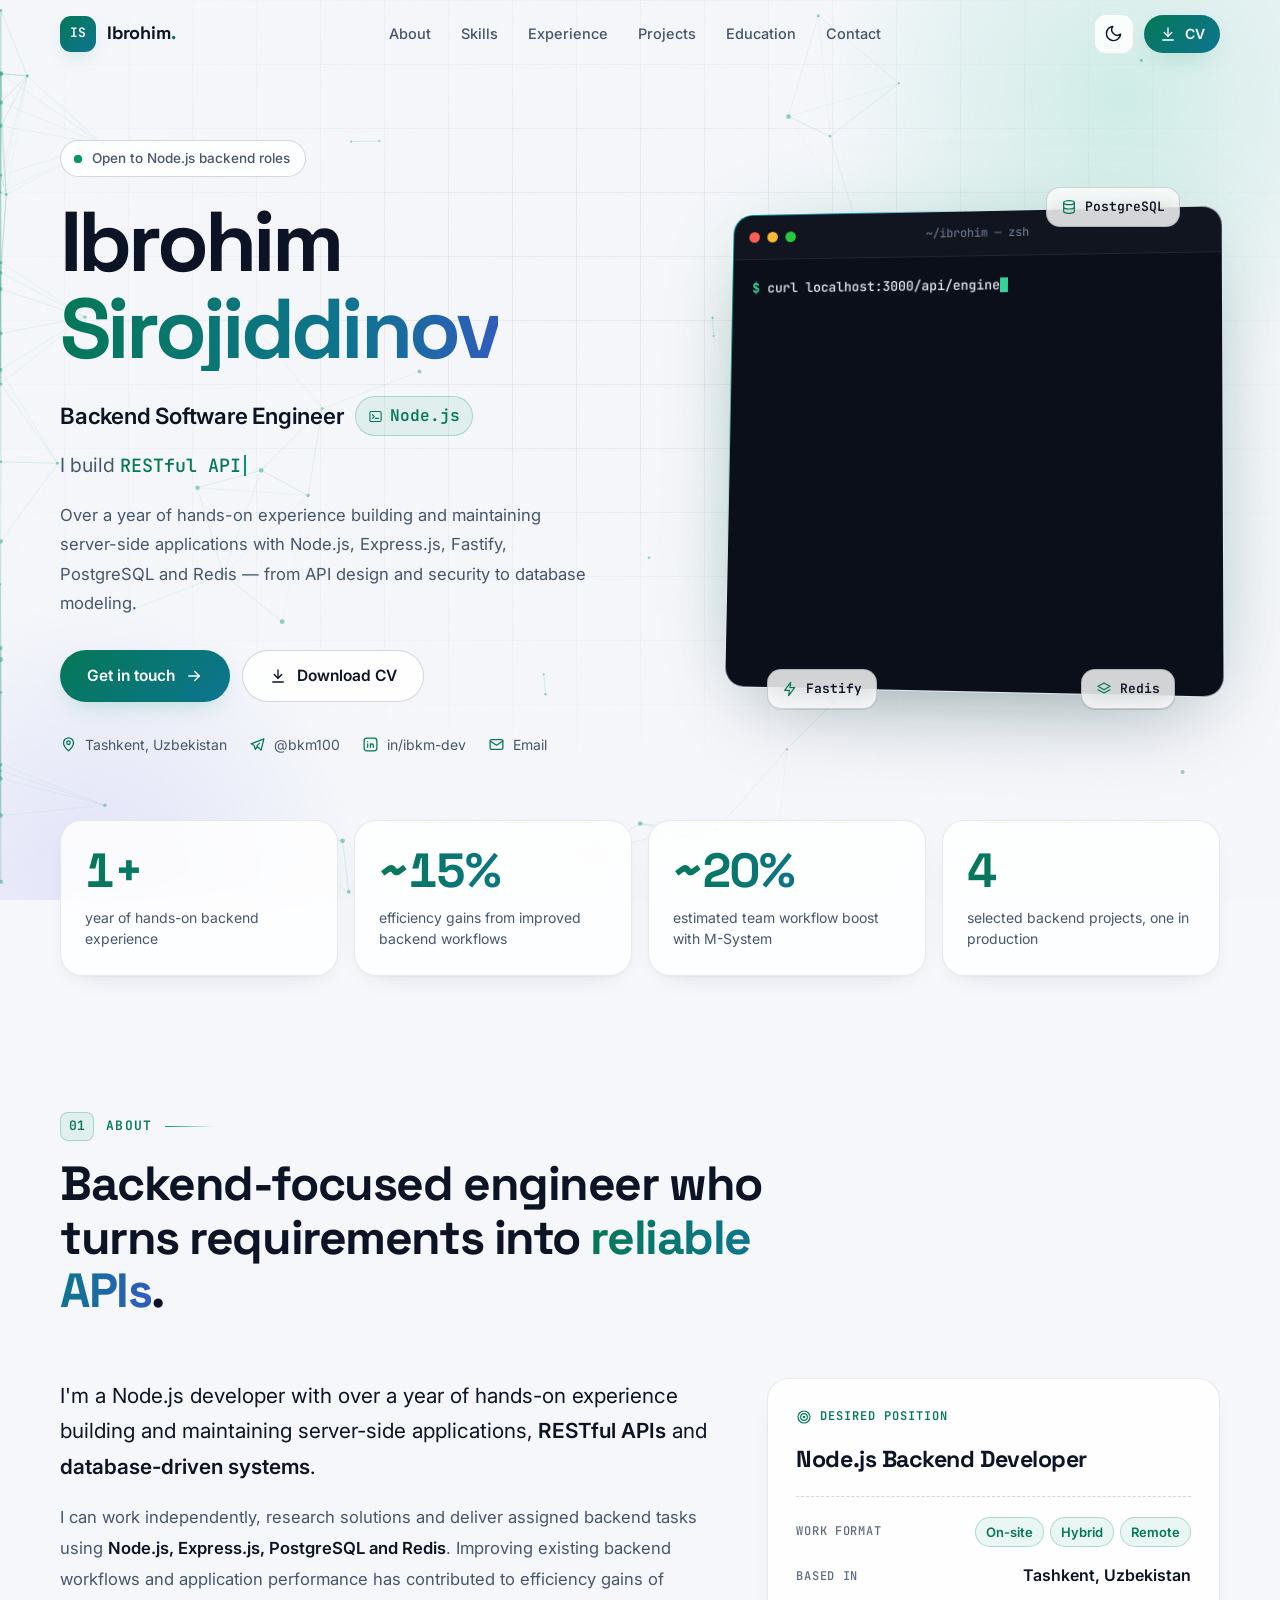
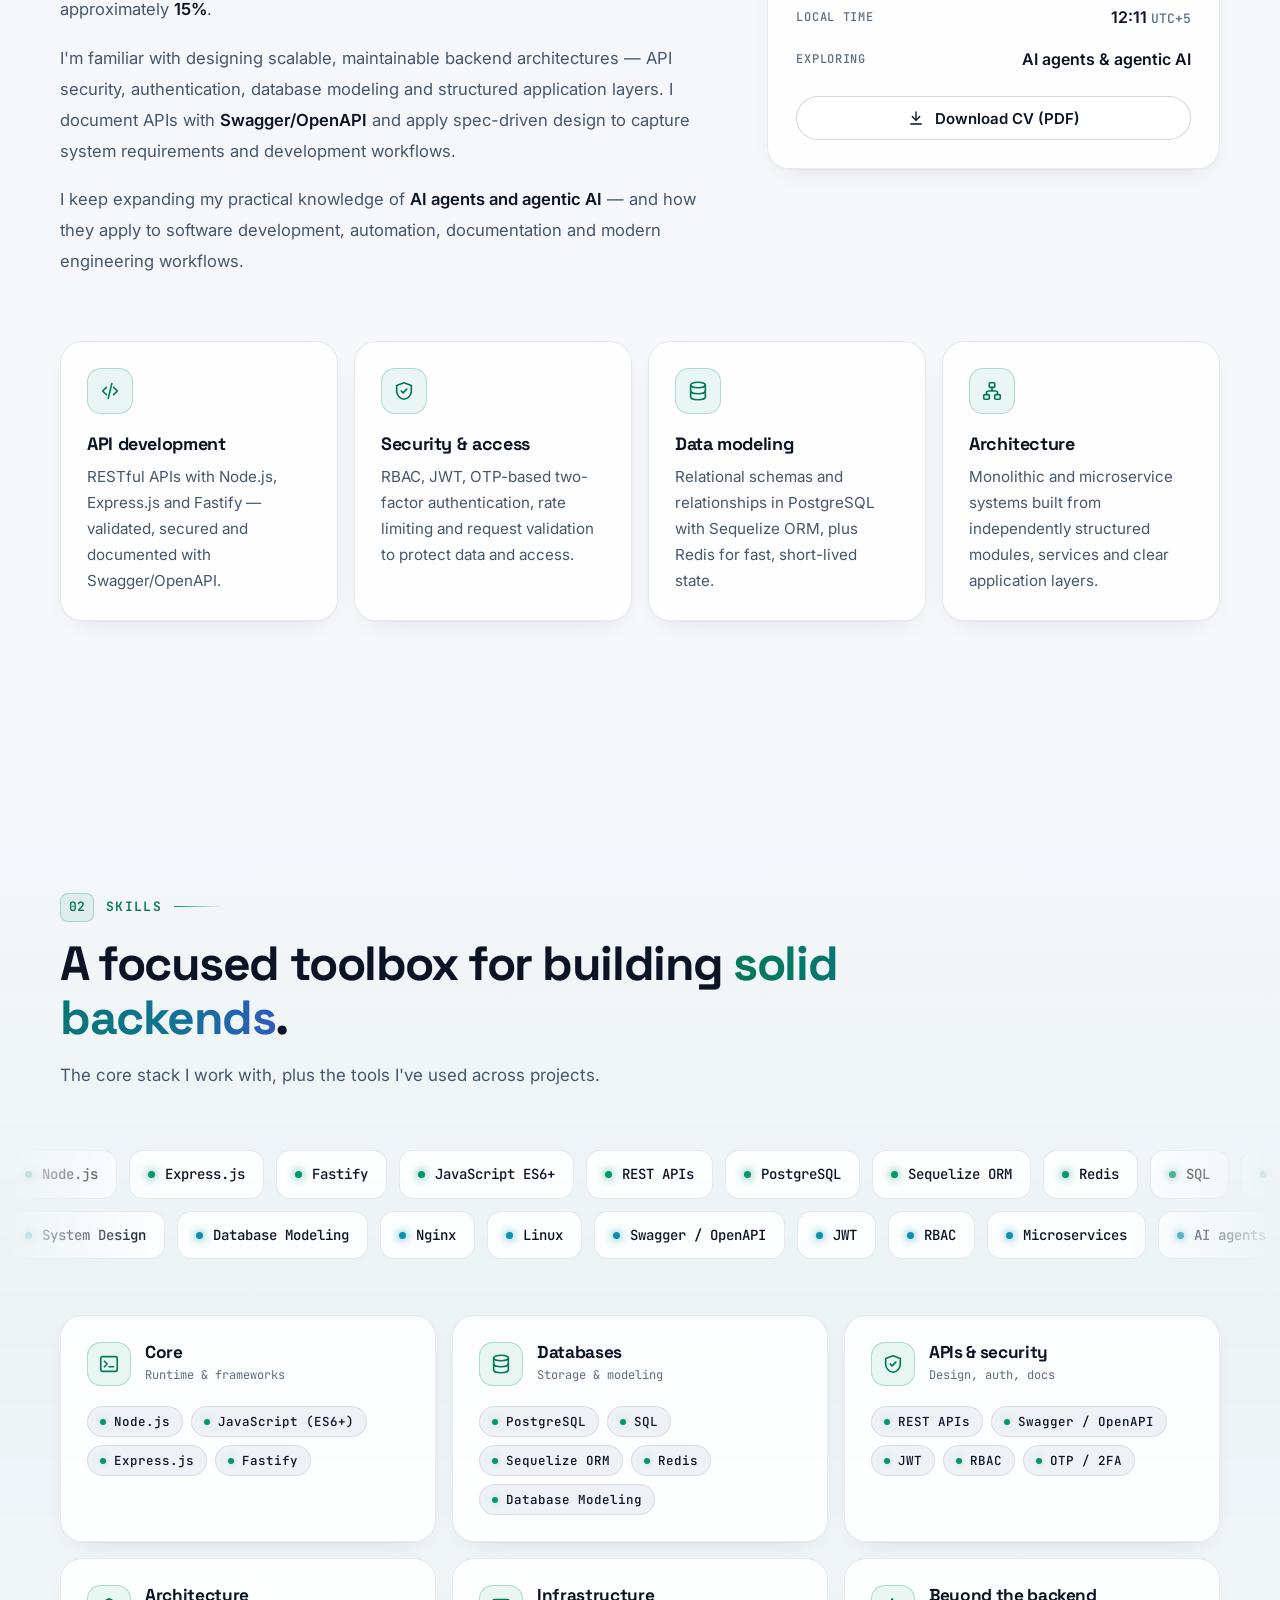
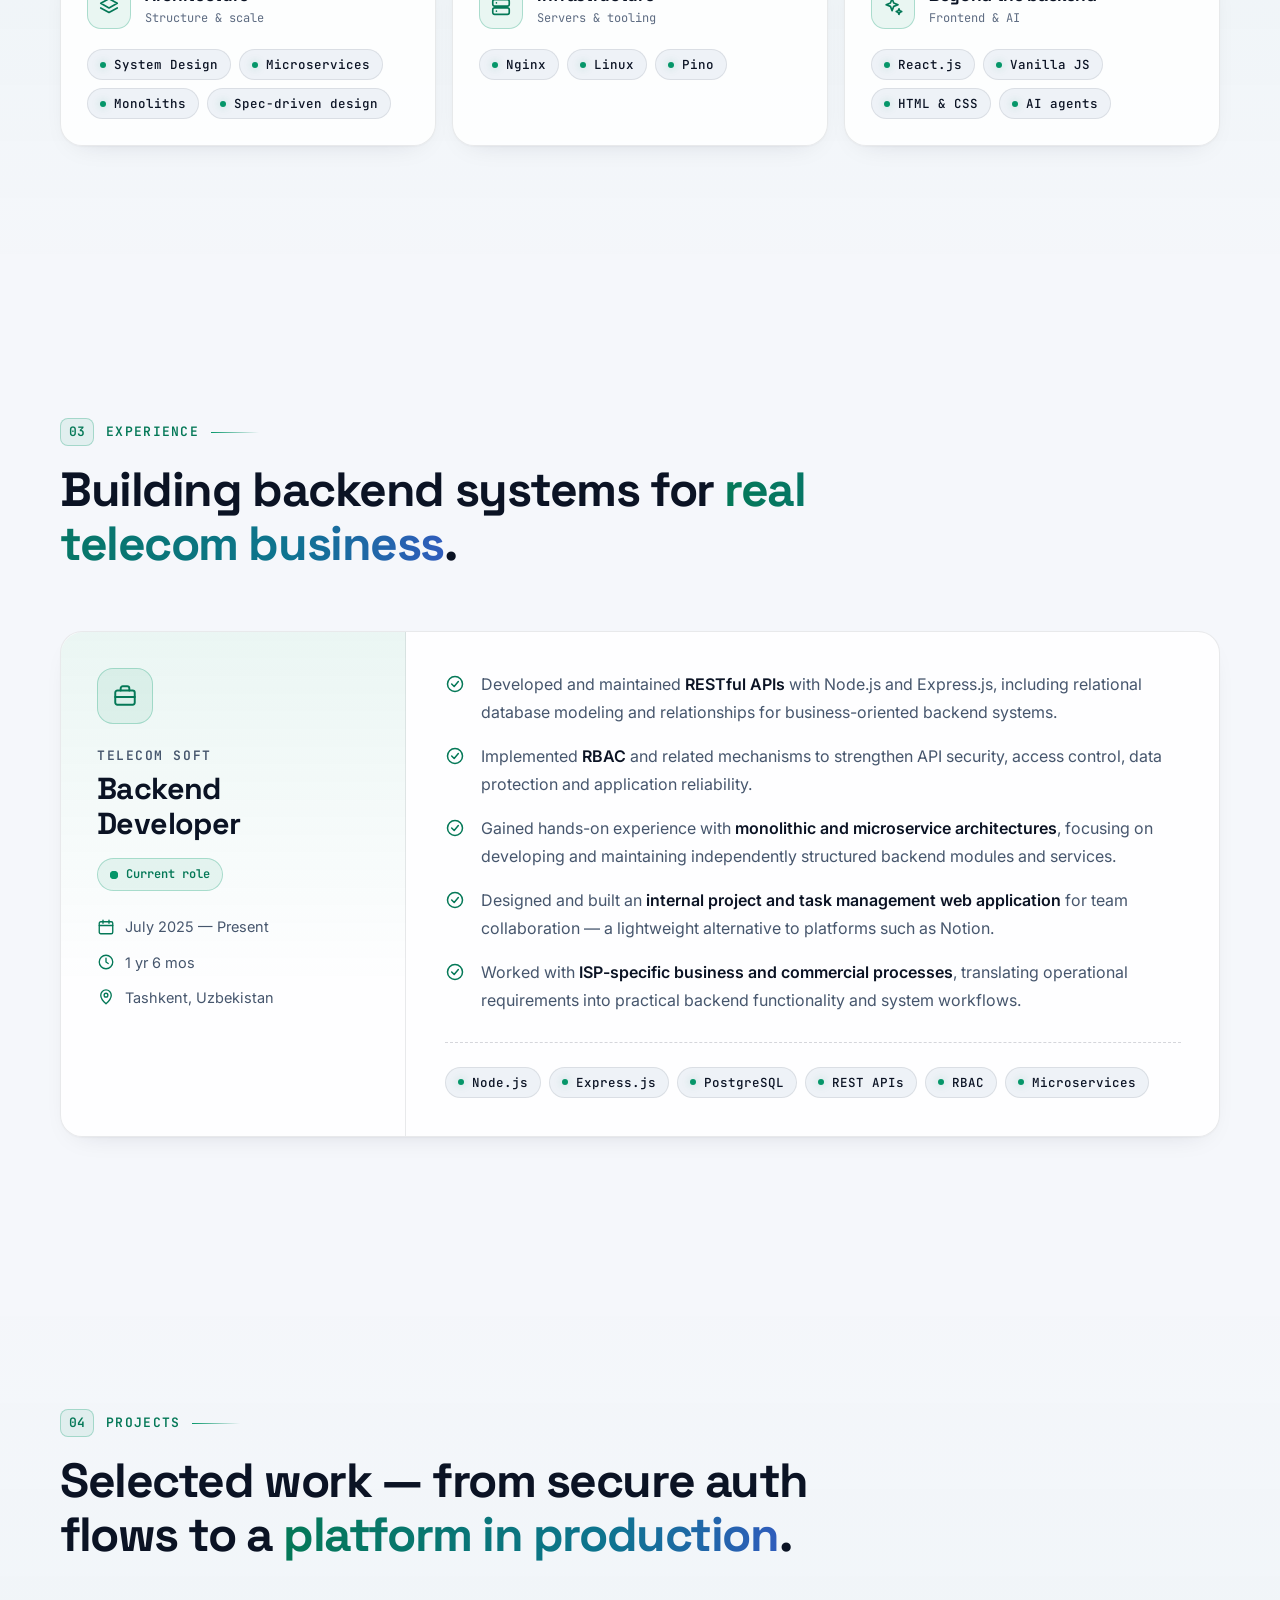
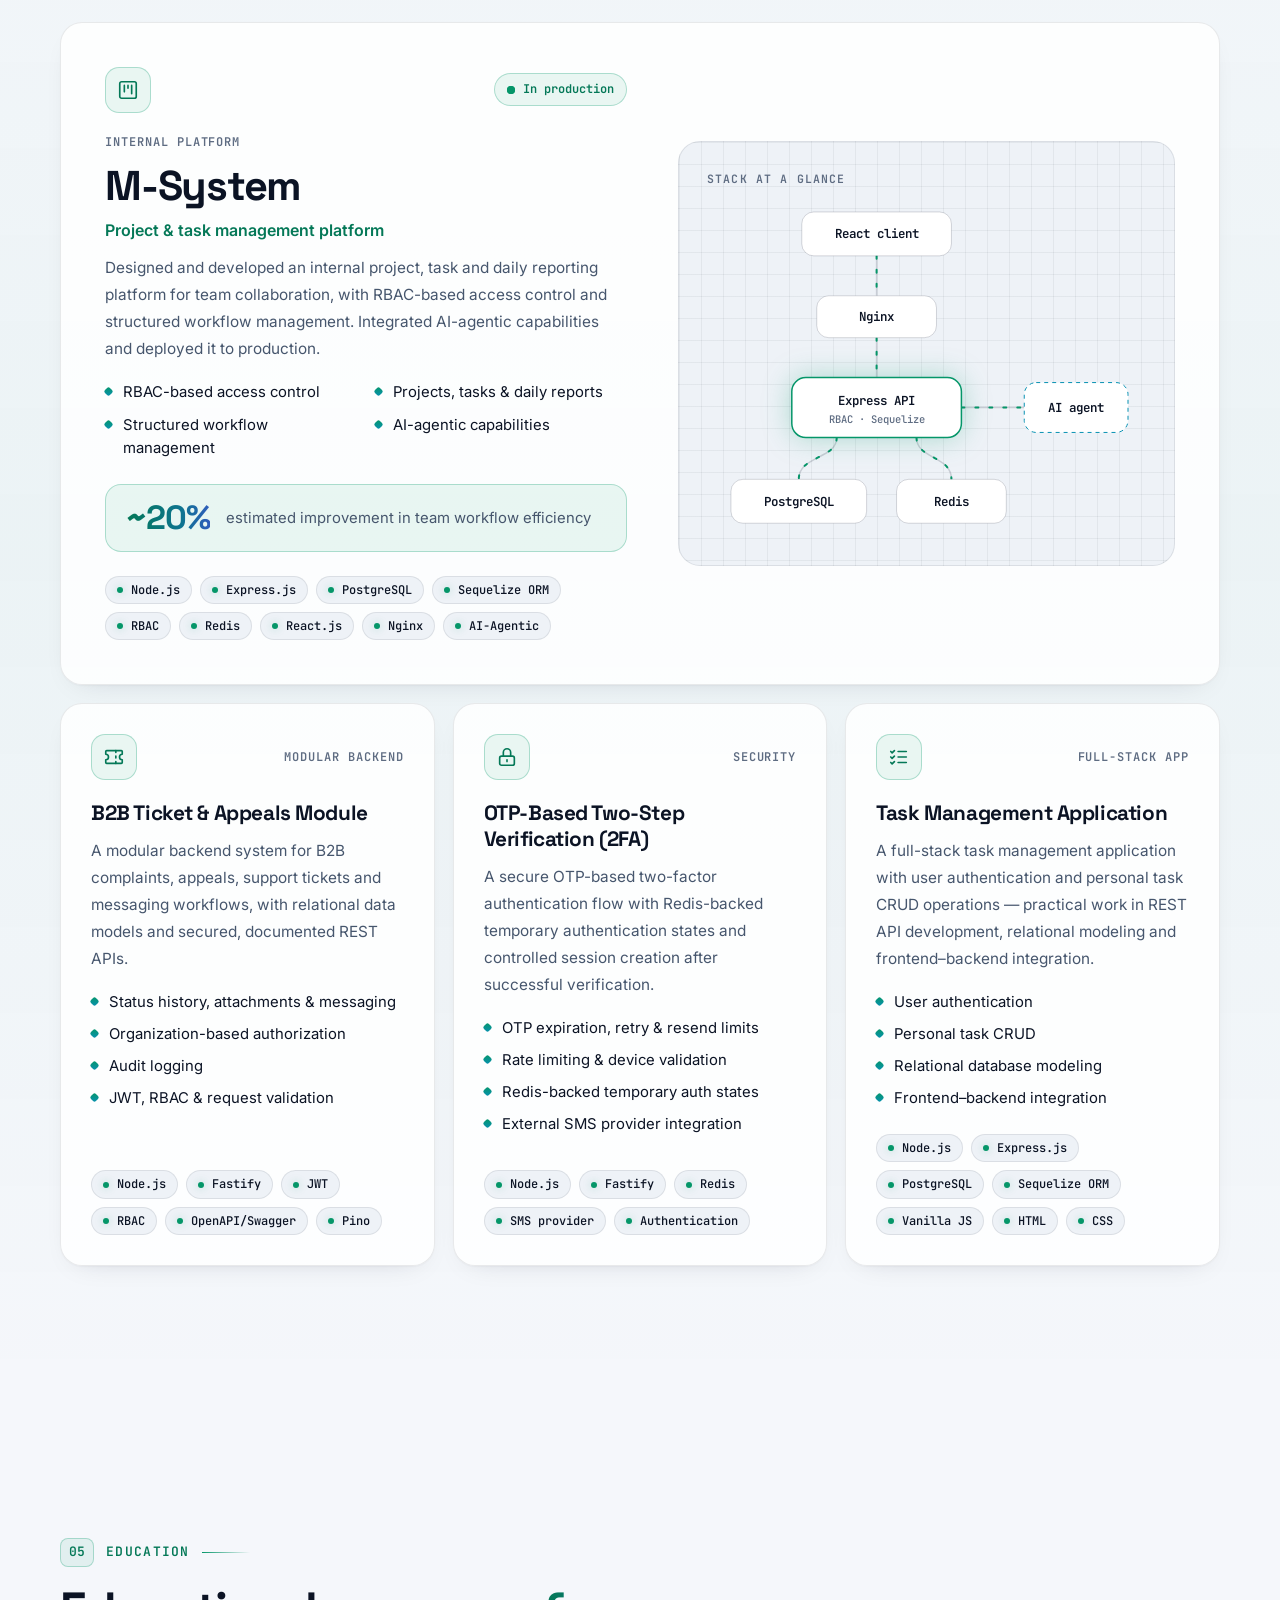
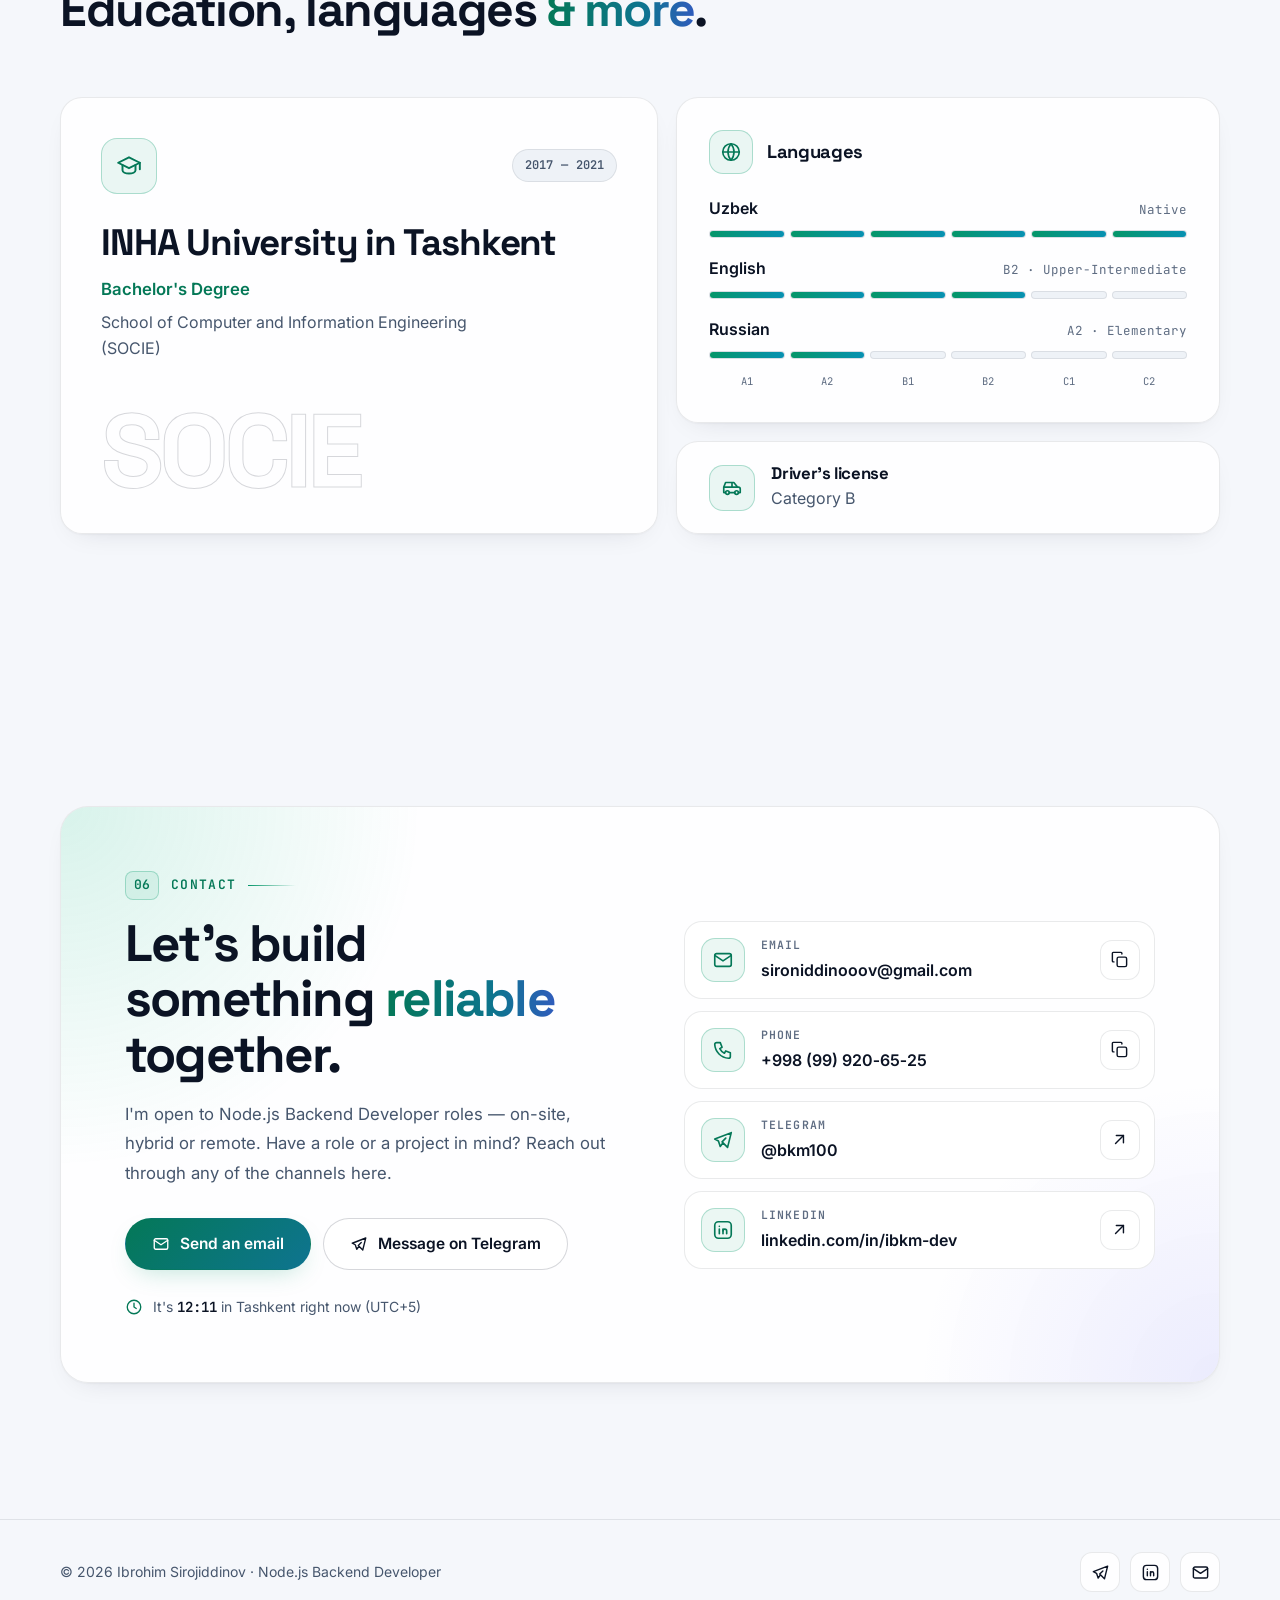
==== index.html @ a5672de3 "Сайт-резюме Ibrohim Sirojiddinov — Node.js Backend Developer Одностраничный адаптивный сайт на чисты" ====
<!DOCTYPE html>
<html lang="en">
<head>
  <meta charset="utf-8">
  <meta name="viewport" content="width=device-width, initial-scale=1, viewport-fit=cover">
  <title>Ibrohim Sirojiddinov — Node.js Backend Developer</title>
  <meta name="description" content="Ibrohim Sirojiddinov — Backend Software Engineer (Node.js) in Tashkent, Uzbekistan. RESTful APIs and database-driven systems with Express.js, Fastify, PostgreSQL and Redis.">
  <meta name="author" content="Ibrohim Sirojiddinov">
  <meta name="color-scheme" content="dark light">
  <meta name="theme-color" content="#070b12">

  <meta property="og:type" content="profile">
  <meta property="og:site_name" content="Ibrohim Sirojiddinov">
  <meta property="og:title" content="Ibrohim Sirojiddinov — Node.js Backend Developer">
  <meta property="og:description" content="Backend Software Engineer from Tashkent building RESTful APIs and database-driven systems with Node.js, Express.js, Fastify, PostgreSQL and Redis.">
  <meta property="og:url" content="https://muza005.github.io/CV-Ibrohim/">
  <meta property="og:image" content="https://muza005.github.io/CV-Ibrohim/assets/img/og-image.png">
  <meta property="og:image:width" content="1200">
  <meta property="og:image:height" content="630">
  <meta property="og:image:alt" content="Ibrohim Sirojiddinov — Backend Software Engineer (Node.js), Tashkent, Uzbekistan">
  <meta property="profile:first_name" content="Ibrohim">
  <meta property="profile:last_name" content="Sirojiddinov">
  <meta name="twitter:card" content="summary_large_image">

  <link rel="icon" href="assets/img/favicon.svg" type="image/svg+xml">
  <link rel="apple-touch-icon" href="assets/img/apple-touch-icon.png">

  <script>
    // Apply the saved (or system) theme before the first paint to avoid a flash.
    (function () {
      var root = document.documentElement;
      var theme = null;
      root.classList.add('js');
      try { theme = localStorage.getItem('theme'); } catch (e) {}
      if (theme !== 'light' && theme !== 'dark') {
        theme = window.matchMedia && window.matchMedia('(prefers-color-scheme: light)').matches ? 'light' : 'dark';
      }
      root.setAttribute('data-theme', theme);
    })();
  </script>

  <link rel="preconnect" href="https://fonts.googleapis.com">
  <link rel="preconnect" href="https://fonts.gstatic.com" crossorigin>
  <link rel="stylesheet" href="https://fonts.googleapis.com/css2?family=Inter:wght@400;500;600;700&family=JetBrains+Mono:wght@400;500;600&family=Space+Grotesk:wght@500;600;700&display=swap">
  <link rel="stylesheet" href="assets/css/style.css">
  <script src="assets/js/main.js" defer></script>

  <script type="application/ld+json">
  {
    "@context": "https://schema.org",
    "@type": "Person",
    "name": "Ibrohim Sirojiddinov",
    "jobTitle": "Backend Software Engineer (Node.js)",
    "email": "mailto:sironiddinooov@gmail.com",
    "telephone": "+998999206525",
    "address": { "@type": "PostalAddress", "addressLocality": "Tashkent", "addressCountry": "UZ" },
    "worksFor": { "@type": "Organization", "name": "Telecom Soft" },
    "alumniOf": { "@type": "CollegeOrUniversity", "name": "INHA University in Tashkent" },
    "knowsAbout": ["Node.js", "Express.js", "Fastify", "JavaScript", "REST APIs", "PostgreSQL", "Sequelize ORM", "Redis", "System Design", "Database Modeling", "SQL", "Nginx", "Linux"],
    "knowsLanguage": ["uz", "en", "ru"],
    "sameAs": ["https://www.linkedin.com/in/ibkm-dev", "https://t.me/bkm100"]
  }
  </script>
</head>
<body>
  <svg class="sprite" aria-hidden="true" focusable="false" xmlns="http://www.w3.org/2000/svg">
    <symbol id="i-pin" viewBox="0 0 24 24"><path d="M12 21s-7-6.2-7-11.5a7 7 0 0 1 14 0C19 14.8 12 21 12 21z"/><circle cx="12" cy="9.5" r="2.5"/></symbol>
    <symbol id="i-mail" viewBox="0 0 24 24"><rect x="3" y="5" width="18" height="14" rx="2"/><path d="m3 7 9 6 9-6"/></symbol>
    <symbol id="i-phone" viewBox="0 0 24 24"><path d="M5 4h4l2 5-2.5 1.5a11 11 0 0 0 5 5L15 13l5 2v4a2 2 0 0 1-2 2A16 16 0 0 1 3 6a2 2 0 0 1 2-2"/></symbol>
    <symbol id="i-telegram" viewBox="0 0 24 24"><path d="m15 10-4 4 6 6 4-16-18 7 4 2 2 6 3-4"/></symbol>
    <symbol id="i-linkedin" viewBox="0 0 24 24"><path d="M8 11v5"/><path d="M8 8v.01"/><path d="M12 16v-5"/><path d="M16 16v-3a2 2 0 1 0-4 0"/><path d="M3 7a4 4 0 0 1 4-4h10a4 4 0 0 1 4 4v10a4 4 0 0 1-4 4H7a4 4 0 0 1-4-4z"/></symbol>
    <symbol id="i-download" viewBox="0 0 24 24"><path d="M12 4v11"/><path d="m7 10 5 5 5-5"/><path d="M5 20h14"/></symbol>
    <symbol id="i-arrow-right" viewBox="0 0 24 24"><path d="M5 12h14"/><path d="m13 6 6 6-6 6"/></symbol>
    <symbol id="i-arrow-up-right" viewBox="0 0 24 24"><path d="M7 17 17 7"/><path d="M8 7h9v9"/></symbol>
    <symbol id="i-arrow-up" viewBox="0 0 24 24"><path d="M12 19V5"/><path d="m6 11 6-6 6 6"/></symbol>
    <symbol id="i-copy" viewBox="0 0 24 24"><rect x="9" y="9" width="12" height="12" rx="2"/><path d="M5 15H4a1 1 0 0 1-1-1V4a1 1 0 0 1 1-1h10a1 1 0 0 1 1 1v1"/></symbol>
    <symbol id="i-check" viewBox="0 0 24 24"><path d="m5 12 5 5L20 7"/></symbol>
    <symbol id="i-check-circle" viewBox="0 0 24 24"><circle cx="12" cy="12" r="9"/><path d="m8 12 3 3 5-6"/></symbol>
    <symbol id="i-sun" viewBox="0 0 24 24"><circle cx="12" cy="12" r="4"/><path d="M12 2v2M12 20v2M4.9 4.9l1.4 1.4M17.7 17.7l1.4 1.4M2 12h2M20 12h2M4.9 19.1l1.4-1.4M17.7 6.3l1.4-1.4"/></symbol>
    <symbol id="i-moon" viewBox="0 0 24 24"><path d="M21 12.8A9 9 0 1 1 11.2 3a7 7 0 0 0 9.8 9.8z"/></symbol>
    <symbol id="i-code" viewBox="0 0 24 24"><path d="m8 8-4 4 4 4"/><path d="m16 8 4 4-4 4"/><path d="m14 4-4 16"/></symbol>
    <symbol id="i-shield" viewBox="0 0 24 24"><path d="M12 3 4 6v6c0 4.5 3.4 8.3 8 9 4.6-.7 8-4.5 8-9V6l-8-3z"/><path d="m9 12 2 2 4-4"/></symbol>
    <symbol id="i-database" viewBox="0 0 24 24"><ellipse cx="12" cy="5.5" rx="8" ry="3"/><path d="M4 5.5v6.5c0 1.7 3.6 3 8 3s8-1.3 8-3V5.5"/><path d="M4 12v6.5c0 1.7 3.6 3 8 3s8-1.3 8-3V12"/></symbol>
    <symbol id="i-network" viewBox="0 0 24 24"><rect x="9" y="3" width="6" height="5" rx="1"/><rect x="3" y="16" width="6" height="5" rx="1"/><rect x="15" y="16" width="6" height="5" rx="1"/><path d="M12 8v4M6 16v-2a2 2 0 0 1 2-2h8a2 2 0 0 1 2 2v2"/></symbol>
    <symbol id="i-layers" viewBox="0 0 24 24"><path d="m12 3 9 5-9 5-9-5 9-5z"/><path d="m3 13 9 5 9-5"/></symbol>
    <symbol id="i-server" viewBox="0 0 24 24"><rect x="3" y="4" width="18" height="7" rx="2"/><rect x="3" y="13" width="18" height="7" rx="2"/><path d="M7 7.5h.01M7 16.5h.01"/></symbol>
    <symbol id="i-sparkles" viewBox="0 0 24 24"><path d="M11 3l1.8 4.7L17.5 9.5l-4.7 1.8L11 16l-1.8-4.7L4.5 9.5l4.7-1.8z"/><path d="M18.5 14l.9 2.1 2.1.9-2.1.9-.9 2.1-.9-2.1-2.1-.9 2.1-.9z"/></symbol>
    <symbol id="i-terminal" viewBox="0 0 24 24"><rect x="3" y="4" width="18" height="16" rx="2"/><path d="m7 9 3 3-3 3"/><path d="M12 15h5"/></symbol>
    <symbol id="i-briefcase" viewBox="0 0 24 24"><rect x="3" y="7" width="18" height="13" rx="2"/><path d="M8 7V5a2 2 0 0 1 2-2h4a2 2 0 0 1 2 2v2"/><path d="M3 13h18"/></symbol>
    <symbol id="i-calendar" viewBox="0 0 24 24"><rect x="3" y="5" width="18" height="16" rx="2"/><path d="M16 3v4M8 3v4M3 10h18"/></symbol>
    <symbol id="i-clock" viewBox="0 0 24 24"><circle cx="12" cy="12" r="9"/><path d="M12 7v5l3 2"/></symbol>
    <symbol id="i-cap" viewBox="0 0 24 24"><path d="M22 9 12 4 2 9l10 5 10-5z"/><path d="M6 11v5c0 1.7 2.7 3 6 3s6-1.3 6-3v-5"/><path d="M22 9v6"/></symbol>
    <symbol id="i-globe" viewBox="0 0 24 24"><circle cx="12" cy="12" r="9"/><path d="M3 12h18"/><path d="M12 3a14 14 0 0 1 0 18 14 14 0 0 1 0-18"/></symbol>
    <symbol id="i-car" viewBox="0 0 24 24"><circle cx="7" cy="17" r="2"/><circle cx="17" cy="17" r="2"/><path d="M5 17H3v-6l2-5h9l4 5h1a2 2 0 0 1 2 2v4h-2M15 17H9M3 11h15M12 11V6"/></symbol>
    <symbol id="i-target" viewBox="0 0 24 24"><circle cx="12" cy="12" r="9"/><circle cx="12" cy="12" r="5"/><circle cx="12" cy="12" r="1"/></symbol>
    <symbol id="i-zap" viewBox="0 0 24 24"><path d="M13 2 4 14h7l-1 8 9-12h-7l1-8z"/></symbol>
    <symbol id="i-lock" viewBox="0 0 24 24"><rect x="4" y="11" width="16" height="10" rx="2"/><path d="M8 11V7a4 4 0 0 1 8 0v4"/><path d="M12 15v2"/></symbol>
    <symbol id="i-ticket" viewBox="0 0 24 24"><path d="M4 5h16a1 1 0 0 1 1 1v3a3 3 0 0 0 0 6v3a1 1 0 0 1-1 1H4a1 1 0 0 1-1-1v-3a3 3 0 0 0 0-6V6a1 1 0 0 1 1-1z"/><path d="M14 5v2M14 11v2M14 17v2"/></symbol>
    <symbol id="i-list-check" viewBox="0 0 24 24"><path d="M11 6h9M11 12h9M11 18h9"/><path d="m3 6 1.5 1.5L7 5M3 12l1.5 1.5L7 11M3 18l1.5 1.5L7 17"/></symbol>
    <symbol id="i-kanban" viewBox="0 0 24 24"><rect x="3" y="3" width="18" height="18" rx="2"/><path d="M8 7v7M12 7v3M16 7v9"/></symbol>
  </svg>

  <a class="skip-link" href="#main">Skip to content</a>
  <div class="progress" aria-hidden="true"><span class="progress-bar"></span></div>
  <div class="bg-noise" aria-hidden="true"></div>

  <header class="site-header" data-header>
    <div class="container header-inner">
      <a class="brand" href="#top" aria-label="Ibrohim Sirojiddinov — back to top">
        <span class="brand-mark" aria-hidden="true">IS</span>
        <span class="brand-name" aria-hidden="true">Ibrohim<span class="brand-dot">.</span></span>
      </a>

      <nav class="nav" aria-label="Main">
        <ul class="nav-list">
          <li><a class="nav-link" href="#about">About</a></li>
          <li><a class="nav-link" href="#skills">Skills</a></li>
          <li><a class="nav-link" href="#experience">Experience</a></li>
          <li><a class="nav-link" href="#projects">Projects</a></li>
          <li><a class="nav-link" href="#education">Education</a></li>
          <li><a class="nav-link" href="#contact">Contact</a></li>
        </ul>
        <span class="nav-indicator" aria-hidden="true"></span>
      </nav>

      <div class="header-actions">
        <button class="icon-btn theme-toggle" type="button" data-theme-toggle aria-label="Switch color theme">
          <svg class="icon icon-sun" aria-hidden="true"><use href="#i-sun"/></svg>
          <svg class="icon icon-moon" aria-hidden="true"><use href="#i-moon"/></svg>
        </button>
        <a class="btn btn-primary btn-sm" href="assets/Ibrohim-Sirojiddinov-CV.pdf" download>
          <svg class="icon" aria-hidden="true"><use href="#i-download"/></svg>
          <span>CV</span>
        </a>
        <button class="icon-btn menu-toggle" type="button" data-menu-toggle aria-expanded="false" aria-controls="mobile-menu" aria-label="Open menu">
          <span class="burger" aria-hidden="true"><span></span><span></span><span></span></span>
        </button>
      </div>
    </div>
  </header>

  <div class="mobile-menu" id="mobile-menu" data-menu inert>
    <nav aria-label="Mobile">
      <ul class="mobile-list">
        <li style="--i:0"><a href="#about"><span class="mono">01</span>About</a></li>
        <li style="--i:1"><a href="#skills"><span class="mono">02</span>Skills</a></li>
        <li style="--i:2"><a href="#experience"><span class="mono">03</span>Experience</a></li>
        <li style="--i:3"><a href="#projects"><span class="mono">04</span>Projects</a></li>
        <li style="--i:4"><a href="#education"><span class="mono">05</span>Education</a></li>
        <li style="--i:5"><a href="#contact"><span class="mono">06</span>Contact</a></li>
      </ul>
    </nav>
    <div class="mobile-foot">
      <a class="btn btn-primary" href="assets/Ibrohim-Sirojiddinov-CV.pdf" download>
        <svg class="icon" aria-hidden="true"><use href="#i-download"/></svg>
        Download CV
      </a>
      <div class="social-row">
        <a class="icon-btn" href="https://t.me/bkm100" target="_blank" rel="noopener" aria-label="Telegram"><svg class="icon" aria-hidden="true"><use href="#i-telegram"/></svg></a>
        <a class="icon-btn" href="https://www.linkedin.com/in/ibkm-dev" target="_blank" rel="noopener" aria-label="LinkedIn"><svg class="icon" aria-hidden="true"><use href="#i-linkedin"/></svg></a>
        <a class="icon-btn" href="mailto:sironiddinooov@gmail.com" aria-label="Email"><svg class="icon" aria-hidden="true"><use href="#i-mail"/></svg></a>
      </div>
    </div>
  </div>

  <main id="main">
    <!-- Hero -->
    <section class="hero" id="top" aria-labelledby="hero-title">
      <div class="hero-bg" aria-hidden="true">
        <canvas class="hero-canvas" data-network></canvas>
        <div class="hero-grid"></div>
        <div class="hero-orb hero-orb-1"></div>
        <div class="hero-orb hero-orb-2"></div>
      </div>

      <div class="container hero-inner">
        <div class="hero-copy">
          <p class="status-pill intro" style="--i:0">
            <span class="pulse-dot" aria-hidden="true"></span>
            Open to Node.js backend roles
          </p>

          <h1 class="hero-title" id="hero-title">
            <span class="line-mask"><span class="line" style="--l:0">Ibrohim</span></span>
            <span class="line-mask"><span class="line gradient-text" style="--l:1">Sirojiddinov</span></span>
          </h1>

          <p class="hero-role intro" style="--i:2">
            Backend Software Engineer
            <span class="hero-role-tag"><svg class="icon" aria-hidden="true"><use href="#i-terminal"/></svg>Node.js</span>
          </p>

          <p class="hero-typed intro" style="--i:3">
            <span class="visually-hidden">I build RESTful APIs, database-driven systems, secure authentication flows and maintainable backend architectures.</span>
            <span aria-hidden="true">I build <span class="typed" data-typed='["RESTful APIs","database-driven systems","secure auth flows","RBAC &amp; access control","maintainable backends"]'>RESTful APIs</span><span class="typed-caret"></span></span>
          </p>

          <p class="hero-desc intro" style="--i:4">
            Over a year of hands-on experience building and maintaining server-side applications with
            Node.js, Express.js, Fastify, PostgreSQL and Redis — from API design and security to database modeling.
          </p>

          <div class="hero-cta intro" style="--i:5">
            <a class="btn btn-primary btn-lg" href="#contact">
              Get in touch
              <svg class="icon icon-arrow" aria-hidden="true"><use href="#i-arrow-right"/></svg>
            </a>
            <a class="btn btn-ghost btn-lg" href="assets/Ibrohim-Sirojiddinov-CV.pdf" download>
              <svg class="icon" aria-hidden="true"><use href="#i-download"/></svg>
              Download CV
            </a>
          </div>

          <ul class="hero-links intro" style="--i:6">
            <li><svg class="icon" aria-hidden="true"><use href="#i-pin"/></svg>Tashkent, Uzbekistan</li>
            <li><a href="https://t.me/bkm100" target="_blank" rel="noopener"><svg class="icon" aria-hidden="true"><use href="#i-telegram"/></svg>@bkm100</a></li>
            <li><a href="https://www.linkedin.com/in/ibkm-dev" target="_blank" rel="noopener"><svg class="icon" aria-hidden="true"><use href="#i-linkedin"/></svg>in/ibkm-dev</a></li>
            <li><a href="mailto:sironiddinooov@gmail.com"><svg class="icon" aria-hidden="true"><use href="#i-mail"/></svg>Email</a></li>
          </ul>
        </div>

        <div class="hero-visual intro" style="--i:3" aria-hidden="true">
          <div class="terminal-frame">
            <div class="terminal" data-terminal>
              <div class="terminal-bar">
                <span class="tdot tdot-r"></span><span class="tdot tdot-y"></span><span class="tdot tdot-g"></span>
                <span class="terminal-title">~/ibrohim — zsh</span>
              </div>
              <div class="terminal-body">
                <div class="t-line"><span class="t-prompt">$</span> <span class="t-cmd">curl localhost:3000/api/engineer</span></div>
                <div class="t-line"><span class="t-dim">HTTP/1.1</span> <span class="t-ok">200 OK</span></div>
                <div class="t-line"><span class="t-dim">content-type: application/json</span></div>
                <div class="t-line"> </div>
                <div class="t-line"><span class="t-p">{</span></div>
                <div class="t-line">  <span class="t-k">"name"</span><span class="t-p">:</span> <span class="t-s">"Ibrohim Sirojiddinov"</span><span class="t-p">,</span></div>
                <div class="t-line">  <span class="t-k">"role"</span><span class="t-p">:</span> <span class="t-s">"Node.js Backend Developer"</span><span class="t-p">,</span></div>
                <div class="t-line">  <span class="t-k">"experience"</span><span class="t-p">:</span> <span class="t-s">"1+ year"</span><span class="t-p">,</span></div>
                <div class="t-line">  <span class="t-k">"stack"</span><span class="t-p">: [</span></div>
                <div class="t-line">    <span class="t-s">"Express.js"</span><span class="t-p">,</span> <span class="t-s">"Fastify"</span><span class="t-p">,</span></div>
                <div class="t-line">    <span class="t-s">"PostgreSQL"</span><span class="t-p">,</span> <span class="t-s">"Redis"</span></div>
                <div class="t-line">  <span class="t-p">],</span></div>
                <div class="t-line">  <span class="t-k">"focus"</span><span class="t-p">: [</span><span class="t-s">"REST APIs"</span><span class="t-p">,</span> <span class="t-s">"RBAC"</span><span class="t-p">],</span></div>
                <div class="t-line">  <span class="t-k">"location"</span><span class="t-p">:</span> <span class="t-s">"Tashkent, UZ"</span><span class="t-p">,</span></div>
                <div class="t-line">  <span class="t-k">"openTo"</span><span class="t-p">:</span> <span class="t-s">"On-site | Hybrid | Remote"</span></div>
                <div class="t-line"><span class="t-p">}</span></div>
                <div class="t-line"><span class="t-prompt">$</span> <span class="t-caret"></span></div>
              </div>
            </div>
          </div>
          <span class="float-badge fb-1"><svg class="icon"><use href="#i-database"/></svg>PostgreSQL</span>
          <span class="float-badge fb-2"><svg class="icon"><use href="#i-zap"/></svg>Fastify</span>
          <span class="float-badge fb-3"><svg class="icon"><use href="#i-layers"/></svg>Redis</span>
        </div>
      </div>
    </section>

    <!-- Highlights -->
    <section class="stats" aria-label="Highlights">
      <div class="container">
        <ul class="stats-grid">
          <li class="card stat" data-spotlight>
            <span class="stat-value gradient-text" aria-hidden="true" data-count="1" data-suffix="+">1+</span>
            <span class="visually-hidden">More than 1</span>
            <span class="stat-label">year of hands-on backend experience</span>
          </li>
          <li class="card stat" data-spotlight>
            <span class="stat-value gradient-text" aria-hidden="true" data-count="15" data-prefix="~" data-suffix="%">~15%</span>
            <span class="visually-hidden">About 15%</span>
            <span class="stat-label">efficiency gains from improved backend workflows</span>
          </li>
          <li class="card stat" data-spotlight>
            <span class="stat-value gradient-text" aria-hidden="true" data-count="20" data-prefix="~" data-suffix="%">~20%</span>
            <span class="visually-hidden">About 20%</span>
            <span class="stat-label">estimated team workflow boost with M-System</span>
          </li>
          <li class="card stat" data-spotlight>
            <span class="stat-value gradient-text" aria-hidden="true" data-count="4">4</span>
            <span class="visually-hidden">4</span>
            <span class="stat-label">selected backend projects, one in production</span>
          </li>
        </ul>
      </div>
    </section>

    <!-- About -->
    <section class="section" id="about" aria-labelledby="about-title">
      <div class="container">
        <header class="section-head reveal">
          <p class="eyebrow"><span>01</span>About</p>
          <h2 class="section-title" id="about-title">Backend-focused engineer who turns requirements into <span class="gradient-text">reliable APIs</span>.</h2>
        </header>

        <div class="about-grid">
          <div class="about-text reveal">
            <p class="lead">I'm a Node.js developer with over a year of hands-on experience building and maintaining server-side applications, <strong>RESTful APIs</strong> and <strong>database-driven systems</strong>.</p>
            <p>I can work independently, research solutions and deliver assigned backend tasks using <strong>Node.js, Express.js, PostgreSQL and Redis</strong>. Improving existing backend workflows and application performance has contributed to efficiency gains of approximately <strong>15%</strong>.</p>
            <p>I'm familiar with designing scalable, maintainable backend architectures — API security, authentication, database modeling and structured application layers. I document APIs with <strong>Swagger/OpenAPI</strong> and apply spec-driven design to capture system requirements and development workflows.</p>
            <p>I keep expanding my practical knowledge of <strong>AI agents and agentic AI</strong> — and how they apply to software development, automation, documentation and modern engineering workflows.</p>
          </div>

          <aside class="card position-card reveal" data-spotlight aria-labelledby="position-title">
            <p class="pc-eyebrow"><svg class="icon" aria-hidden="true"><use href="#i-target"/></svg>Desired position</p>
            <p class="pc-title" id="position-title">Node.js Backend Developer</p>
            <dl class="pc-list">
              <div class="pc-row">
                <dt>Work format</dt>
                <dd>
                  <ul class="format-chips">
                    <li>On-site</li>
                    <li>Hybrid</li>
                    <li>Remote</li>
                  </ul>
                </dd>
              </div>
              <div class="pc-row">
                <dt>Based in</dt>
                <dd>Tashkent, Uzbekistan</dd>
              </div>
              <div class="pc-row">
                <dt>Local time</dt>
                <dd><span data-local-time>—</span> <span class="pc-muted">UTC+5</span></dd>
              </div>
              <div class="pc-row">
                <dt>Exploring</dt>
                <dd>AI agents &amp; agentic AI</dd>
              </div>
            </dl>
            <a class="btn btn-ghost btn-block" href="assets/Ibrohim-Sirojiddinov-CV.pdf" download>
              <svg class="icon" aria-hidden="true"><use href="#i-download"/></svg>
              Download CV (PDF)
            </a>
          </aside>
        </div>

        <ul class="focus-grid" data-stagger>
          <li class="card focus-card reveal" data-spotlight>
            <span class="icon-tile" aria-hidden="true"><svg class="icon"><use href="#i-code"/></svg></span>
            <h3>API development</h3>
            <p>RESTful APIs with Node.js, Express.js and Fastify — validated, secured and documented with Swagger/OpenAPI.</p>
          </li>
          <li class="card focus-card reveal" data-spotlight>
            <span class="icon-tile" aria-hidden="true"><svg class="icon"><use href="#i-shield"/></svg></span>
            <h3>Security &amp; access</h3>
            <p>RBAC, JWT, OTP-based two-factor authentication, rate limiting and request validation to protect data and access.</p>
          </li>
          <li class="card focus-card reveal" data-spotlight>
            <span class="icon-tile" aria-hidden="true"><svg class="icon"><use href="#i-database"/></svg></span>
            <h3>Data modeling</h3>
            <p>Relational schemas and relationships in PostgreSQL with Sequelize ORM, plus Redis for fast, short-lived state.</p>
          </li>
          <li class="card focus-card reveal" data-spotlight>
            <span class="icon-tile" aria-hidden="true"><svg class="icon"><use href="#i-network"/></svg></span>
            <h3>Architecture</h3>
            <p>Monolithic and microservice systems built from independently structured modules, services and clear application layers.</p>
          </li>
        </ul>
      </div>
    </section>

    <!-- Skills -->
    <section class="section section-alt" id="skills" aria-labelledby="skills-title">
      <div class="container">
        <header class="section-head reveal">
          <p class="eyebrow"><span>02</span>Skills</p>
          <h2 class="section-title" id="skills-title">A focused toolbox for building <span class="gradient-text">solid backends</span>.</h2>
          <p class="section-lead">The core stack I work with, plus the tools I've used across projects.</p>
        </header>
      </div>

      <div class="marquee-group reveal" aria-hidden="true">
        <div class="marquee" data-marquee>
          <div class="marquee-track">
            <span class="marquee-item">Node.js</span>
            <span class="marquee-item">Express.js</span>
            <span class="marquee-item">Fastify</span>
            <span class="marquee-item">JavaScript ES6+</span>
            <span class="marquee-item">REST APIs</span>
            <span class="marquee-item">PostgreSQL</span>
            <span class="marquee-item">Sequelize ORM</span>
            <span class="marquee-item">Redis</span>
            <span class="marquee-item">SQL</span>
          </div>
        </div>
        <div class="marquee marquee-reverse" data-marquee>
          <div class="marquee-track">
            <span class="marquee-item">System Design</span>
            <span class="marquee-item">Database Modeling</span>
            <span class="marquee-item">Nginx</span>
            <span class="marquee-item">Linux</span>
            <span class="marquee-item">Swagger / OpenAPI</span>
            <span class="marquee-item">JWT</span>
            <span class="marquee-item">RBAC</span>
            <span class="marquee-item">Microservices</span>
            <span class="marquee-item">AI agents</span>
          </div>
        </div>
      </div>

      <div class="container">
        <ul class="skills-grid" data-stagger>
          <li class="card skill-card reveal" data-spotlight>
            <div class="skill-head">
              <span class="icon-tile" aria-hidden="true"><svg class="icon"><use href="#i-terminal"/></svg></span>
              <div><h3>Core</h3><p class="skill-sub">Runtime &amp; frameworks</p></div>
            </div>
            <ul class="chips">
              <li class="chip">Node.js</li>
              <li class="chip">JavaScript (ES6+)</li>
              <li class="chip">Express.js</li>
              <li class="chip">Fastify</li>
            </ul>
          </li>
          <li class="card skill-card reveal" data-spotlight>
            <div class="skill-head">
              <span class="icon-tile" aria-hidden="true"><svg class="icon"><use href="#i-database"/></svg></span>
              <div><h3>Databases</h3><p class="skill-sub">Storage &amp; modeling</p></div>
            </div>
            <ul class="chips">
              <li class="chip">PostgreSQL</li>
              <li class="chip">SQL</li>
              <li class="chip">Sequelize ORM</li>
              <li class="chip">Redis</li>
              <li class="chip">Database Modeling</li>
            </ul>
          </li>
          <li class="card skill-card reveal" data-spotlight>
            <div class="skill-head">
              <span class="icon-tile" aria-hidden="true"><svg class="icon"><use href="#i-shield"/></svg></span>
              <div><h3>APIs &amp; security</h3><p class="skill-sub">Design, auth, docs</p></div>
            </div>
            <ul class="chips">
              <li class="chip">REST APIs</li>
              <li class="chip">Swagger / OpenAPI</li>
              <li class="chip">JWT</li>
              <li class="chip">RBAC</li>
              <li class="chip">OTP / 2FA</li>
            </ul>
          </li>
          <li class="card skill-card reveal" data-spotlight>
            <div class="skill-head">
              <span class="icon-tile" aria-hidden="true"><svg class="icon"><use href="#i-layers"/></svg></span>
              <div><h3>Architecture</h3><p class="skill-sub">Structure &amp; scale</p></div>
            </div>
            <ul class="chips">
              <li class="chip">System Design</li>
              <li class="chip">Microservices</li>
              <li class="chip">Monoliths</li>
              <li class="chip">Spec-driven design</li>
            </ul>
          </li>
          <li class="card skill-card reveal" data-spotlight>
            <div class="skill-head">
              <span class="icon-tile" aria-hidden="true"><svg class="icon"><use href="#i-server"/></svg></span>
              <div><h3>Infrastructure</h3><p class="skill-sub">Servers &amp; tooling</p></div>
            </div>
            <ul class="chips">
              <li class="chip">Nginx</li>
              <li class="chip">Linux</li>
              <li class="chip">Pino</li>
            </ul>
          </li>
          <li class="card skill-card reveal" data-spotlight>
            <div class="skill-head">
              <span class="icon-tile" aria-hidden="true"><svg class="icon"><use href="#i-sparkles"/></svg></span>
              <div><h3>Beyond the backend</h3><p class="skill-sub">Frontend &amp; AI</p></div>
            </div>
            <ul class="chips">
              <li class="chip">React.js</li>
              <li class="chip">Vanilla JS</li>
              <li class="chip">HTML &amp; CSS</li>
              <li class="chip">AI agents</li>
            </ul>
          </li>
        </ul>
      </div>
    </section>

    <!-- Experience -->
    <section class="section" id="experience" aria-labelledby="experience-title">
      <div class="container">
        <header class="section-head reveal">
          <p class="eyebrow"><span>03</span>Experience</p>
          <h2 class="section-title" id="experience-title">Building backend systems for <span class="gradient-text">real telecom business</span>.</h2>
        </header>

        <article class="card job reveal" data-spotlight aria-labelledby="job-title">
          <div class="job-aside">
            <span class="icon-tile icon-tile-lg" aria-hidden="true"><svg class="icon"><use href="#i-briefcase"/></svg></span>
            <p class="job-company">TELECOM SOFT</p>
            <h3 class="job-role" id="job-title">Backend Developer</h3>
            <span class="badge"><span class="pulse-dot" aria-hidden="true"></span>Current role</span>
            <ul class="job-meta">
              <li><svg class="icon" aria-hidden="true"><use href="#i-calendar"/></svg><span><time datetime="2025-07">July 2025</time> — Present</span></li>
              <li><svg class="icon" aria-hidden="true"><use href="#i-clock"/></svg><span data-since="2025-07">1 yr 4 mos</span></li>
              <li><svg class="icon" aria-hidden="true"><use href="#i-pin"/></svg><span>Tashkent, Uzbekistan</span></li>
            </ul>
          </div>

          <div class="job-main">
            <ul class="job-points">
              <li><svg class="icon" aria-hidden="true"><use href="#i-check-circle"/></svg><span>Developed and maintained <strong>RESTful APIs</strong> with Node.js and Express.js, including relational database modeling and relationships for business-oriented backend systems.</span></li>
              <li><svg class="icon" aria-hidden="true"><use href="#i-check-circle"/></svg><span>Implemented <strong>RBAC</strong> and related mechanisms to strengthen API security, access control, data protection and application reliability.</span></li>
              <li><svg class="icon" aria-hidden="true"><use href="#i-check-circle"/></svg><span>Gained hands-on experience with <strong>monolithic and microservice architectures</strong>, focusing on developing and maintaining independently structured backend modules and services.</span></li>
              <li><svg class="icon" aria-hidden="true"><use href="#i-check-circle"/></svg><span>Designed and built an <strong>internal project and task management web application</strong> for team collaboration — a lightweight alternative to platforms such as Notion.</span></li>
              <li><svg class="icon" aria-hidden="true"><use href="#i-check-circle"/></svg><span>Worked with <strong>ISP-specific business and commercial processes</strong>, translating operational requirements into practical backend functionality and system workflows.</span></li>
            </ul>
            <ul class="chips job-chips">
              <li class="chip">Node.js</li>
              <li class="chip">Express.js</li>
              <li class="chip">PostgreSQL</li>
              <li class="chip">REST APIs</li>
              <li class="chip">RBAC</li>
              <li class="chip">Microservices</li>
            </ul>
          </div>
        </article>
      </div>
    </section>

    <!-- Projects -->
    <section class="section section-alt" id="projects" aria-labelledby="projects-title">
      <div class="container">
        <header class="section-head reveal">
          <p class="eyebrow"><span>04</span>Projects</p>
          <h2 class="section-title" id="projects-title">Selected work — from secure auth flows to a <span class="gradient-text">platform in production</span>.</h2>
        </header>

        <div class="projects-grid" data-stagger>
          <article class="card project-card project-featured reveal" data-spotlight aria-labelledby="p-msystem">
            <div class="project-body">
              <div class="project-top">
                <span class="icon-tile" aria-hidden="true"><svg class="icon"><use href="#i-kanban"/></svg></span>
                <span class="badge"><span class="pulse-dot" aria-hidden="true"></span>In production</span>
              </div>
              <p class="project-kind">Internal platform</p>
              <h3 class="project-title" id="p-msystem">M-System</h3>
              <p class="project-subtitle">Project &amp; task management platform</p>
              <p class="project-desc">Designed and developed an internal project, task and daily reporting platform for team collaboration, with RBAC-based access control and structured workflow management. Integrated AI-agentic capabilities and deployed it to production.</p>
              <ul class="project-points">
                <li>RBAC-based access control</li>
                <li>Projects, tasks &amp; daily reports</li>
                <li>Structured workflow management</li>
                <li>AI-agentic capabilities</li>
              </ul>
              <div class="project-impact">
                <strong class="gradient-text">~20%</strong>
                <span>estimated improvement in team workflow efficiency</span>
              </div>
              <ul class="chips">
                <li class="chip">Node.js</li>
                <li class="chip">Express.js</li>
                <li class="chip">PostgreSQL</li>
                <li class="chip">Sequelize ORM</li>
                <li class="chip">RBAC</li>
                <li class="chip">Redis</li>
                <li class="chip">React.js</li>
                <li class="chip">Nginx</li>
                <li class="chip">AI-Agentic</li>
              </ul>
            </div>

            <figure class="arch-wrap" aria-hidden="true">
              <figcaption class="arch-caption">stack at a glance</figcaption>
              <svg class="arch" viewBox="0 0 440 340">
                <g class="arch-edges">
                  <path d="M170 58V98"/>
                  <path d="M170 140v40"/>
                  <path d="M255 210h63"/>
                  <path d="M130 240c0 22-38 18-38 42"/>
                  <path d="M210 240c0 22 35 18 35 42"/>
                </g>
                <g class="arch-flows">
                  <path d="M170 58V98"/>
                  <path d="M170 140v40"/>
                  <path d="M255 210h63"/>
                  <path d="M130 240c0 22-38 18-38 42"/>
                  <path d="M210 240c0 22 35 18 35 42"/>
                </g>
                <g class="arch-node" transform="translate(95 14)"><rect width="150" height="44" rx="12"/><text x="75" y="22">React client</text></g>
                <g class="arch-node" transform="translate(110 98)"><rect width="120" height="42" rx="12"/><text x="60" y="21">Nginx</text></g>
                <g class="arch-node arch-core" transform="translate(85 180)"><rect width="170" height="60" rx="14"/><text x="85" y="23">Express API</text><text class="arch-sub" x="85" y="42">RBAC · Sequelize</text></g>
                <g class="arch-node arch-ai" transform="translate(318 185)"><rect width="104" height="50" rx="12"/><text x="52" y="25">AI agent</text></g>
                <g class="arch-node" transform="translate(24 282)"><rect width="136" height="44" rx="12"/><text x="68" y="22">PostgreSQL</text></g>
                <g class="arch-node" transform="translate(190 282)"><rect width="110" height="44" rx="12"/><text x="55" y="22">Redis</text></g>
              </svg>
            </figure>
          </article>

          <article class="card project-card reveal" data-spotlight aria-labelledby="p-b2b">
            <div class="project-top">
              <span class="icon-tile" aria-hidden="true"><svg class="icon"><use href="#i-ticket"/></svg></span>
              <span class="project-kind">Modular backend</span>
            </div>
            <h3 class="project-title" id="p-b2b">B2B Ticket &amp; Appeals Module</h3>
            <p class="project-desc">A modular backend system for B2B complaints, appeals, support tickets and messaging workflows, with relational data models and secured, documented REST APIs.</p>
            <ul class="project-points">
              <li>Status history, attachments &amp; messaging</li>
              <li>Organization-based authorization</li>
              <li>Audit logging</li>
              <li>JWT, RBAC &amp; request validation</li>
            </ul>
            <ul class="chips">
              <li class="chip">Node.js</li>
              <li class="chip">Fastify</li>
              <li class="chip">JWT</li>
              <li class="chip">RBAC</li>
              <li class="chip">OpenAPI/Swagger</li>
              <li class="chip">Pino</li>
            </ul>
          </article>

          <article class="card project-card reveal" data-spotlight aria-labelledby="p-otp">
            <div class="project-top">
              <span class="icon-tile" aria-hidden="true"><svg class="icon"><use href="#i-lock"/></svg></span>
              <span class="project-kind">Security</span>
            </div>
            <h3 class="project-title" id="p-otp">OTP-Based Two-Step Verification (2FA)</h3>
            <p class="project-desc">A secure OTP-based two-factor authentication flow with Redis-backed temporary authentication states and controlled session creation after successful verification.</p>
            <ul class="project-points">
              <li>OTP expiration, retry &amp; resend limits</li>
              <li>Rate limiting &amp; device validation</li>
              <li>Redis-backed temporary auth states</li>
              <li>External SMS provider integration</li>
            </ul>
            <ul class="chips">
              <li class="chip">Node.js</li>
              <li class="chip">Fastify</li>
              <li class="chip">Redis</li>
              <li class="chip">SMS provider</li>
              <li class="chip">Authentication</li>
            </ul>
          </article>

          <article class="card project-card reveal" data-spotlight aria-labelledby="p-tasks">
            <div class="project-top">
              <span class="icon-tile" aria-hidden="true"><svg class="icon"><use href="#i-list-check"/></svg></span>
              <span class="project-kind">Full-stack app</span>
            </div>
            <h3 class="project-title" id="p-tasks">Task Management Application</h3>
            <p class="project-desc">A full-stack task management application with user authentication and personal task CRUD operations — practical work in REST API development, relational modeling and frontend–backend integration.</p>
            <ul class="project-points">
              <li>User authentication</li>
              <li>Personal task CRUD</li>
              <li>Relational database modeling</li>
              <li>Frontend–backend integration</li>
            </ul>
            <ul class="chips">
              <li class="chip">Node.js</li>
              <li class="chip">Express.js</li>
              <li class="chip">PostgreSQL</li>
              <li class="chip">Sequelize ORM</li>
              <li class="chip">Vanilla JS</li>
              <li class="chip">HTML</li>
              <li class="chip">CSS</li>
            </ul>
          </article>
        </div>
      </div>
    </section>

    <!-- Education & languages -->
    <section class="section" id="education" aria-labelledby="education-title">
      <div class="container">
        <header class="section-head reveal">
          <p class="eyebrow"><span>05</span>Education</p>
          <h2 class="section-title" id="education-title">Education, languages <span class="gradient-text">&amp; more</span>.</h2>
        </header>

        <div class="edu-grid" data-stagger>
          <article class="card edu-card reveal" data-spotlight aria-labelledby="edu-school">
            <div class="edu-top">
              <span class="icon-tile icon-tile-lg" aria-hidden="true"><svg class="icon"><use href="#i-cap"/></svg></span>
              <span class="badge badge-muted"><time datetime="2017">2017</time> — <time datetime="2021">2021</time></span>
            </div>
            <h3 class="edu-school" id="edu-school">INHA University in Tashkent</h3>
            <p class="edu-degree">Bachelor's Degree</p>
            <p class="edu-faculty">School of Computer and Information Engineering (SOCIE)</p>
            <span class="edu-watermark" aria-hidden="true">SOCIE</span>
          </article>

          <div class="edu-side">
            <article class="card lang-card reveal" data-spotlight aria-labelledby="lang-title">
              <div class="lang-title-row">
                <span class="icon-tile" aria-hidden="true"><svg class="icon"><use href="#i-globe"/></svg></span>
                <h3 id="lang-title">Languages</h3>
              </div>
              <ul class="langs">
                <li class="lang">
                  <div class="lang-head"><span class="lang-name">Uzbek</span><span class="lang-level">Native</span></div>
                  <div class="lang-bar" aria-hidden="true"><span class="on" style="--s:0"></span><span class="on" style="--s:1"></span><span class="on" style="--s:2"></span><span class="on" style="--s:3"></span><span class="on" style="--s:4"></span><span class="on" style="--s:5"></span></div>
                </li>
                <li class="lang">
                  <div class="lang-head"><span class="lang-name">English</span><span class="lang-level">B2 · Upper-Intermediate</span></div>
                  <div class="lang-bar" aria-hidden="true"><span class="on" style="--s:0"></span><span class="on" style="--s:1"></span><span class="on" style="--s:2"></span><span class="on" style="--s:3"></span><span></span><span></span></div>
                </li>
                <li class="lang">
                  <div class="lang-head"><span class="lang-name">Russian</span><span class="lang-level">A2 · Elementary</span></div>
                  <div class="lang-bar" aria-hidden="true"><span class="on" style="--s:0"></span><span class="on" style="--s:1"></span><span></span><span></span><span></span><span></span></div>
                </li>
              </ul>
              <div class="lang-scale" aria-hidden="true"><span>A1</span><span>A2</span><span>B1</span><span>B2</span><span>C1</span><span>C2</span></div>
            </article>

            <article class="card extra-card reveal" data-spotlight aria-labelledby="extra-title">
              <span class="icon-tile" aria-hidden="true"><svg class="icon"><use href="#i-car"/></svg></span>
              <div>
                <h3 id="extra-title">Driver's license</h3>
                <p>Category B</p>
              </div>
            </article>
          </div>
        </div>
      </div>
    </section>

    <!-- Contact -->
    <section class="section contact" id="contact" aria-labelledby="contact-title">
      <div class="container">
        <div class="contact-panel reveal">
          <div class="contact-intro">
            <p class="eyebrow"><span>06</span>Contact</p>
            <h2 class="contact-title" id="contact-title">Let's build something <span class="gradient-text">reliable</span> together.</h2>
            <p class="contact-text">I'm open to Node.js Backend Developer roles — on-site, hybrid or remote. Have a role or a project in mind? Reach out through any of the channels here.</p>
            <div class="contact-actions">
              <a class="btn btn-primary btn-lg" href="mailto:sironiddinooov@gmail.com?subject=Node.js%20Backend%20Developer%20opportunity">
                <svg class="icon" aria-hidden="true"><use href="#i-mail"/></svg>
                Send an email
              </a>
              <a class="btn btn-ghost btn-lg" href="https://t.me/bkm100" target="_blank" rel="noopener">
                <svg class="icon" aria-hidden="true"><use href="#i-telegram"/></svg>
                Message on Telegram
              </a>
            </div>
            <p class="contact-local">
              <svg class="icon" aria-hidden="true"><use href="#i-clock"/></svg>
              <span>It's <strong data-local-time>—</strong> in Tashkent right now (UTC+5)</span>
            </p>
          </div>

          <ul class="contact-list">
            <li class="contact-item">
              <span class="icon-tile" aria-hidden="true"><svg class="icon"><use href="#i-mail"/></svg></span>
              <div class="contact-body">
                <span class="contact-label">Email</span>
                <a class="contact-value" href="mailto:sironiddinooov@gmail.com">sironiddinooov@gmail.com</a>
              </div>
              <button class="icon-btn copy-btn" type="button" data-copy="sironiddinooov@gmail.com" aria-label="Copy email address">
                <svg class="icon" aria-hidden="true"><use href="#i-copy"/></svg>
              </button>
            </li>
            <li class="contact-item">
              <span class="icon-tile" aria-hidden="true"><svg class="icon"><use href="#i-phone"/></svg></span>
              <div class="contact-body">
                <span class="contact-label">Phone</span>
                <a class="contact-value" href="tel:+998999206525">+998&nbsp;(99)&nbsp;920&#8209;65&#8209;25</a>
              </div>
              <button class="icon-btn copy-btn" type="button" data-copy="+998 99 920 65 25" aria-label="Copy phone number">
                <svg class="icon" aria-hidden="true"><use href="#i-copy"/></svg>
              </button>
            </li>
            <li class="contact-item">
              <span class="icon-tile" aria-hidden="true"><svg class="icon"><use href="#i-telegram"/></svg></span>
              <div class="contact-body">
                <span class="contact-label">Telegram</span>
                <a class="contact-value" href="https://t.me/bkm100" target="_blank" rel="noopener">@bkm100</a>
              </div>
              <a class="icon-btn" href="https://t.me/bkm100" target="_blank" rel="noopener" aria-label="Open Telegram chat" tabindex="-1">
                <svg class="icon" aria-hidden="true"><use href="#i-arrow-up-right"/></svg>
              </a>
            </li>
            <li class="contact-item">
              <span class="icon-tile" aria-hidden="true"><svg class="icon"><use href="#i-linkedin"/></svg></span>
              <div class="contact-body">
                <span class="contact-label">LinkedIn</span>
                <a class="contact-value" href="https://www.linkedin.com/in/ibkm-dev" target="_blank" rel="noopener">linkedin.com/in/ibkm-dev</a>
              </div>
              <a class="icon-btn" href="https://www.linkedin.com/in/ibkm-dev" target="_blank" rel="noopener" aria-label="Open LinkedIn profile" tabindex="-1">
                <svg class="icon" aria-hidden="true"><use href="#i-arrow-up-right"/></svg>
              </a>
            </li>
          </ul>
        </div>
      </div>
    </section>
  </main>

  <footer class="site-footer">
    <div class="container footer-inner">
      <p>© <span data-year>2026</span> Ibrohim Sirojiddinov · Node.js Backend Developer</p>
      <div class="social-row">
        <a class="icon-btn" href="https://t.me/bkm100" target="_blank" rel="noopener" aria-label="Telegram"><svg class="icon" aria-hidden="true"><use href="#i-telegram"/></svg></a>
        <a class="icon-btn" href="https://www.linkedin.com/in/ibkm-dev" target="_blank" rel="noopener" aria-label="LinkedIn"><svg class="icon" aria-hidden="true"><use href="#i-linkedin"/></svg></a>
        <a class="icon-btn" href="mailto:sironiddinooov@gmail.com" aria-label="Email"><svg class="icon" aria-hidden="true"><use href="#i-mail"/></svg></a>
      </div>
    </div>
  </footer>

  <button class="to-top" type="button" data-to-top aria-label="Back to top">
    <svg class="icon" aria-hidden="true"><use href="#i-arrow-up"/></svg>
  </button>

  <div class="toast" data-toast role="status" aria-live="polite">
    <svg class="icon" aria-hidden="true"><use href="#i-check-circle"/></svg>
    <span data-toast-text></span>
  </div>
</body>
</html>
---- assets/css/style.css ----
/* =========================================================
   Ibrohim Sirojiddinov — CV website
   Plain CSS, no build step. Design tokens live at the top.
   ========================================================= */

/* ---------- Design tokens ---------- */
:root {
  --font-sans: "Inter", system-ui, -apple-system, "Segoe UI", Roboto, "Helvetica Neue", Arial, sans-serif;
  --font-display: "Space Grotesk", "Inter", system-ui, -apple-system, "Segoe UI", sans-serif;
  --font-mono: "JetBrains Mono", ui-monospace, SFMono-Regular, Menlo, Consolas, "Liberation Mono", monospace;

  --ease-out: cubic-bezier(.16, 1, .3, 1);
  --ease-spring: cubic-bezier(.34, 1.56, .64, 1);
  --radius-sm: 12px;
  --radius: 16px;
  --radius-lg: 22px;
  --container: 1160px;
  --gutter: clamp(16px, 4vw, 32px);
  --header-h: 68px;

  /* Dark theme (default) */
  color-scheme: dark;
  --bg: #070b12;
  --surface: rgba(16, 23, 37, .72);
  --surface-solid: #0e1523;
  --surface-2: #121b2b;
  --surface-glass: rgba(14, 21, 35, .72);
  --header-bg: rgba(7, 11, 18, .72);
  --menu-bg: rgba(7, 11, 18, .97);
  --border: rgba(148, 163, 184, .13);
  --border-strong: rgba(148, 163, 184, .26);
  --text: #e8eef7;
  --text-muted: #9caabd;
  --text-dim: #7d8ca2;
  --accent: #34d399;
  --accent-2: #22d3ee;
  --accent-text: #34d399;
  --accent-ink: #04130d;
  --accent-soft: rgba(52, 211, 153, .1);
  --accent-border: rgba(52, 211, 153, .3);
  --accent-glow: rgba(52, 211, 153, .35);
  --btn-from: #34d399;
  --btn-to: #22d3ee;
  --g1: #34d399;
  --g2: #22d3ee;
  --g3: #a5b4fc;
  --spot: rgba(52, 211, 153, .09);
  --grid-line: rgba(148, 163, 184, .07);
  --orb-1: rgba(52, 211, 153, .2);
  --orb-2: rgba(129, 140, 248, .18);
  --card-shadow: inset 0 1px 0 rgba(255, 255, 255, .03);
  --shadow: 0 18px 40px -18px rgba(0, 0, 0, .7);
  --shadow-lg: 0 40px 80px -30px rgba(0, 0, 0, .8);
  --net-rgb: 52, 211, 153;
  --net-packet: #67e8f9;
  --net-line-alpha: .16;
  --net-node-alpha: .55;
  --noise-opacity: .035;
}

:root[data-theme="light"] {
  color-scheme: light;
  --bg: #f5f7fb;
  --surface: rgba(255, 255, 255, .84);
  --surface-solid: #ffffff;
  --surface-2: #eef2f7;
  --surface-glass: rgba(255, 255, 255, .82);
  --header-bg: rgba(245, 247, 251, .8);
  --menu-bg: rgba(245, 247, 251, .98);
  --border: rgba(15, 23, 42, .09);
  --border-strong: rgba(15, 23, 42, .17);
  --text: #0b1324;
  --text-muted: #46566d;
  --text-dim: #5e6c82;
  --accent: #059669;
  --accent-2: #0891b2;
  --accent-text: #047857;
  --accent-ink: #ffffff;
  --accent-soft: rgba(5, 150, 105, .08);
  --accent-border: rgba(5, 150, 105, .28);
  --accent-glow: rgba(5, 150, 105, .28);
  --btn-from: #047857;
  --btn-to: #0e7490;
  --g1: #047857;
  --g2: #0e7490;
  --g3: #4f46e5;
  --spot: rgba(5, 150, 105, .07);
  --grid-line: rgba(15, 23, 42, .055);
  --orb-1: rgba(16, 185, 129, .16);
  --orb-2: rgba(99, 102, 241, .12);
  --card-shadow: 0 1px 2px rgba(15, 23, 42, .04), 0 10px 30px -18px rgba(15, 23, 42, .18);
  --shadow: 0 18px 40px -20px rgba(15, 23, 42, .25);
  --shadow-lg: 0 40px 80px -36px rgba(15, 23, 42, .35);
  --net-rgb: 5, 150, 105;
  --net-packet: #0891b2;
  --net-line-alpha: .14;
  --net-node-alpha: .4;
  --noise-opacity: .025;
}

/* ---------- Base ---------- */
*,
*::before,
*::after { box-sizing: border-box; }

html {
  -webkit-text-size-adjust: 100%;
  text-size-adjust: 100%;
  scroll-behavior: smooth;
  scroll-padding-top: calc(var(--header-h) + 16px);
  scrollbar-color: var(--border-strong) transparent;
}

body {
  margin: 0;
  min-height: 100vh;
  font-family: var(--font-sans);
  font-size: 16px;
  line-height: 1.6;
  color: var(--text);
  background-color: var(--bg);
  -webkit-font-smoothing: antialiased;
  -moz-osx-font-smoothing: grayscale;
  overflow-x: hidden;
  overflow-x: clip;
}

h1, h2, h3, h4 {
  margin: 0;
  font-family: var(--font-display);
  font-weight: 700;
  line-height: 1.15;
  letter-spacing: -.02em;
}

p, figure, dl, dd { margin: 0; }
ul { margin: 0; padding: 0; list-style: none; }
a { color: inherit; text-decoration: none; }
strong { font-weight: 600; color: var(--text); }

button {
  font: inherit;
  color: inherit;
  background: none;
  border: 0;
  padding: 0;
  cursor: pointer;
}

::selection { background: var(--accent); color: var(--accent-ink); }

:focus-visible {
  outline: 2px solid var(--accent);
  outline-offset: 3px;
  border-radius: 8px;
}

.sprite { position: absolute; width: 0; height: 0; overflow: hidden; }

.icon {
  display: inline-block;
  flex-shrink: 0;
  width: 1.15em;
  height: 1.15em;
  fill: none;
  stroke: currentColor;
  stroke-width: 1.8;
  stroke-linecap: round;
  stroke-linejoin: round;
}

/* ---------- Utilities ---------- */
.container {
  width: 100%;
  max-width: calc(var(--container) + var(--gutter) * 2);
  margin-inline: auto;
  padding-inline: var(--gutter);
}

.visually-hidden {
  position: absolute !important;
  width: 1px;
  height: 1px;
  margin: -1px;
  padding: 0;
  overflow: hidden;
  clip: rect(0 0 0 0);
  white-space: nowrap;
  border: 0;
}

.mono { font-family: var(--font-mono); }

.gradient-text {
  background-image: linear-gradient(90deg, var(--g1) 0%, var(--g2) 33%, var(--g3) 66%, var(--g1) 100%);
  background-size: 200% 100%;
  -webkit-background-clip: text;
  background-clip: text;
  color: transparent;
  -webkit-text-fill-color: transparent;
}

.skip-link {
  position: fixed;
  top: 12px;
  left: 12px;
  z-index: 100;
  padding: 10px 16px;
  border-radius: 10px;
  background: var(--accent);
  color: var(--accent-ink);
  font-weight: 600;
  transform: translateY(-160%);
  transition: transform .2s;
}
.skip-link:focus { transform: none; }

/* Scroll progress + background texture */
.progress {
  position: fixed;
  inset: 0 0 auto;
  z-index: 60;
  height: 2px;
  pointer-events: none;
}
.progress-bar {
  display: block;
  height: 100%;
  transform: scaleX(0);
  transform-origin: 0 50%;
  background: linear-gradient(90deg, var(--accent), var(--accent-2), var(--g3));
  box-shadow: 0 0 12px var(--accent-glow);
}

.bg-noise {
  position: fixed;
  inset: 0;
  z-index: -1;
  pointer-events: none;
  opacity: var(--noise-opacity);
  background-image: url("data:image/svg+xml,%3Csvg xmlns='http://www.w3.org/2000/svg' width='160' height='160'%3E%3Cfilter id='n'%3E%3CfeTurbulence type='fractalNoise' baseFrequency='.85' numOctaves='3' stitchTiles='stitch'/%3E%3C/filter%3E%3Crect width='100%25' height='100%25' filter='url(%23n)'/%3E%3C/svg%3E");
}

/* ---------- Buttons ---------- */
.btn {
  position: relative;
  display: inline-flex;
  align-items: center;
  justify-content: center;
  gap: 10px;
  height: 44px;
  padding: 0 20px;
  border-radius: 999px;
  border: 1px solid transparent;
  font-size: 15px;
  font-weight: 600;
  line-height: 1;
  white-space: nowrap;
  overflow: hidden;
  isolation: isolate;
  transition: transform .3s var(--ease-out), box-shadow .3s, border-color .3s, color .3s, background-color .3s;
}
.btn-sm { height: 38px; padding: 0 14px; font-size: 14px; gap: 8px; }
.btn-lg { height: 52px; padding: 0 26px; font-size: 15.5px; }
.btn-block { width: 100%; }

.btn-primary {
  color: var(--accent-ink);
  background: linear-gradient(135deg, var(--btn-from), var(--btn-to));
  box-shadow: 0 10px 26px -10px var(--accent-glow);
}
.btn-primary::after {
  content: "";
  position: absolute;
  inset: 0;
  z-index: -1;
  background: linear-gradient(120deg, transparent 30%, rgba(255, 255, 255, .45) 50%, transparent 70%);
  transform: translateX(-120%);
  transition: transform .8s var(--ease-out);
}
.btn-primary:hover {
  transform: translateY(-2px);
  box-shadow: 0 16px 36px -12px var(--accent-glow);
}
.btn-primary:hover::after { transform: translateX(120%); }

.btn-ghost {
  color: var(--text);
  background: var(--surface);
  border-color: var(--border-strong);
}
.btn-ghost:hover {
  transform: translateY(-2px);
  color: var(--accent-text);
  border-color: var(--accent-border);
}

.btn .icon { width: 18px; height: 18px; }
.btn .icon-arrow { transition: transform .3s var(--ease-out); }
.btn:hover .icon-arrow { transform: translateX(4px); }

.icon-btn {
  display: inline-grid;
  place-items: center;
  flex-shrink: 0;
  width: 40px;
  height: 40px;
  border-radius: 12px;
  color: var(--text);
  background: var(--surface);
  border: 1px solid var(--border);
  transition: transform .25s var(--ease-out), border-color .25s, color .25s, background-color .25s;
}
.icon-btn:hover {
  transform: translateY(-2px);
  color: var(--accent-text);
  border-color: var(--accent-border);
}
.icon-btn .icon { width: 19px; height: 19px; }

/* ---------- Header ---------- */
.site-header {
  position: fixed;
  inset: 0 0 auto;
  z-index: 50;
  height: var(--header-h);
  border-bottom: 1px solid transparent;
  transition: background-color .35s, border-color .35s;
}
.site-header.is-scrolled,
.menu-open .site-header {
  background-color: var(--header-bg);
  border-bottom-color: var(--border);
  -webkit-backdrop-filter: saturate(160%) blur(16px);
  backdrop-filter: saturate(160%) blur(16px);
}

.header-inner {
  height: 100%;
  display: flex;
  align-items: center;
  justify-content: space-between;
  gap: 16px;
}

.brand {
  display: inline-flex;
  align-items: center;
  gap: 11px;
  font-family: var(--font-display);
  font-size: 18px;
  font-weight: 700;
  letter-spacing: -.01em;
}
.brand-mark {
  display: grid;
  place-items: center;
  width: 36px;
  height: 36px;
  border-radius: 11px;
  font-family: var(--font-mono);
  font-size: 13px;
  font-weight: 600;
  color: var(--accent-ink);
  background: linear-gradient(135deg, var(--btn-from), var(--btn-to));
  box-shadow: 0 8px 20px -8px var(--accent-glow);
  transition: transform .5s var(--ease-spring);
}
.brand:hover .brand-mark { transform: rotate(-8deg) scale(1.06); }
.brand-dot { color: var(--accent-text); }

.nav { position: relative; }
.nav-list { display: flex; align-items: center; gap: 2px; }
.nav-link {
  position: relative;
  z-index: 1;
  display: block;
  padding: 8px 14px;
  border-radius: 999px;
  font-size: 14.5px;
  font-weight: 500;
  color: var(--text-muted);
  transition: color .25s;
}
.nav-link:hover,
.nav-link.is-active { color: var(--text); }

.nav-indicator {
  position: absolute;
  top: 50%;
  left: 0;
  width: var(--w, 0);
  height: 36px;
  border-radius: 999px;
  background: var(--surface-2);
  border: 1px solid var(--border);
  opacity: 0;
  transform: translate(var(--x, 0), -50%);
  transition: transform .5s var(--ease-out), width .5s var(--ease-out), opacity .3s;
  pointer-events: none;
}
.nav-indicator.is-visible { opacity: 1; }

.header-actions { display: flex; align-items: center; gap: 10px; }

.theme-toggle { position: relative; overflow: hidden; }
.theme-toggle .icon {
  position: absolute;
  transition: transform .6s var(--ease-spring), opacity .3s;
}
[data-theme="dark"] .theme-toggle .icon-moon,
[data-theme="light"] .theme-toggle .icon-sun {
  opacity: 0;
  transform: rotate(-90deg) scale(.4);
}

.menu-toggle { display: none; }
.burger { position: relative; width: 18px; height: 12px; }
.burger span {
  position: absolute;
  left: 0;
  width: 100%;
  height: 2px;
  border-radius: 2px;
  background: currentColor;
  transition: transform .4s var(--ease-out), opacity .2s, top .4s var(--ease-out);
}
.burger span:nth-child(1) { top: 0; }
.burger span:nth-child(2) { top: 5px; }
.burger span:nth-child(3) { top: 10px; }
.menu-open .burger span:nth-child(1) { top: 5px; transform: rotate(45deg); }
.menu-open .burger span:nth-child(2) { opacity: 0; }
.menu-open .burger span:nth-child(3) { top: 5px; transform: rotate(-45deg); }

/* Mobile menu */
.mobile-menu {
  position: fixed;
  inset: var(--header-h) 0 0;
  z-index: 45;
  display: flex;
  flex-direction: column;
  justify-content: space-between;
  gap: 32px;
  padding: 20px var(--gutter) calc(28px + env(safe-area-inset-bottom));
  overflow-y: auto;
  background: var(--menu-bg);
  -webkit-backdrop-filter: blur(18px);
  backdrop-filter: blur(18px);
  opacity: 0;
  visibility: hidden;
  transform: translateY(-10px);
  transition: opacity .3s, transform .45s var(--ease-out), visibility 0s .45s;
}
.menu-open .mobile-menu {
  opacity: 1;
  visibility: visible;
  transform: none;
  transition: opacity .3s, transform .45s var(--ease-out), visibility 0s;
}
.menu-open body { overflow: hidden; }

.mobile-list a {
  display: flex;
  align-items: baseline;
  gap: 16px;
  padding: 15px 0;
  border-bottom: 1px solid var(--border);
  font-family: var(--font-display);
  font-size: clamp(1.6rem, 7vw, 2.1rem);
  font-weight: 600;
  letter-spacing: -.02em;
  opacity: 0;
  transform: translateY(16px);
  transition: opacity .4s, transform .55s var(--ease-out), color .2s;
}
.mobile-list a:hover { color: var(--accent-text); }
.mobile-list .mono { font-size: 13px; font-weight: 500; color: var(--accent-text); letter-spacing: 0; }
.menu-open .mobile-list a {
  opacity: 1;
  transform: none;
  transition-delay: calc(var(--i, 0) * 50ms + 80ms);
}
.mobile-foot { display: grid; gap: 18px; }
.social-row { display: flex; gap: 10px; }

/* ---------- Hero ---------- */
.hero {
  position: relative;
  isolation: isolate;
  display: flex;
  align-items: center;
  min-height: 100vh;
  min-height: 100svh;
  padding: calc(var(--header-h) + clamp(28px, 6vh, 64px)) 0 clamp(110px, 14vh, 150px);
  overflow: hidden;
}

.hero-bg { position: absolute; inset: 0; z-index: -1; pointer-events: none; }
.hero-canvas { position: absolute; inset: 0; width: 100%; height: 100%; }
.hero-grid {
  position: absolute;
  inset: 0;
  background-image:
    linear-gradient(var(--grid-line) 1px, transparent 1px),
    linear-gradient(90deg, var(--grid-line) 1px, transparent 1px);
  background-size: 64px 64px;
  -webkit-mask-image: radial-gradient(ellipse 75% 65% at 50% 35%, #000 25%, transparent 80%);
  mask-image: radial-gradient(ellipse 75% 65% at 50% 35%, #000 25%, transparent 80%);
}
.hero-orb {
  position: absolute;
  border-radius: 50%;
  will-change: transform;
}
.hero-orb-1 {
  top: -220px;
  right: -160px;
  width: 640px;
  height: 640px;
  background: radial-gradient(circle, var(--orb-1), transparent 65%);
  animation: orb 18s ease-in-out infinite alternate;
}
.hero-orb-2 {
  bottom: -260px;
  left: -200px;
  width: 580px;
  height: 580px;
  background: radial-gradient(circle, var(--orb-2), transparent 65%);
  animation: orb 22s ease-in-out infinite alternate-reverse;
}

.hero-inner {
  display: grid;
  grid-template-columns: minmax(0, 1.08fr) minmax(0, .92fr);
  align-items: center;
  gap: clamp(40px, 6vw, 80px);
}

.status-pill {
  display: inline-flex;
  align-items: center;
  gap: 10px;
  padding: 7px 15px 7px 13px;
  border-radius: 999px;
  border: 1px solid var(--border-strong);
  background: var(--surface-glass);
  -webkit-backdrop-filter: blur(10px);
  backdrop-filter: blur(10px);
  font-size: 13.5px;
  font-weight: 500;
  color: var(--text-muted);
}

.pulse-dot {
  position: relative;
  flex-shrink: 0;
  width: 8px;
  height: 8px;
  border-radius: 50%;
  background: var(--accent);
}
.pulse-dot::after {
  content: "";
  position: absolute;
  inset: 0;
  border-radius: 50%;
  background: var(--accent);
  animation: pulse 2s var(--ease-out) infinite;
}

.hero-title {
  margin-top: 24px;
  font-size: clamp(2.7rem, 1.2rem + 5.6vw, 5.3rem);
  line-height: .98;
  letter-spacing: -.045em;
}
.line-mask {
  display: block;
  overflow: hidden;
  padding-bottom: .12em;
  margin-bottom: -.08em;
}
.line { display: inline-block; }

.hero-role {
  margin-top: 22px;
  display: flex;
  flex-wrap: wrap;
  align-items: center;
  gap: 10px 12px;
  font-size: clamp(1.1rem, .95rem + .6vw, 1.4rem);
  font-weight: 600;
  letter-spacing: -.01em;
}
.hero-role-tag {
  display: inline-flex;
  align-items: center;
  gap: 7px;
  padding: 6px 12px;
  border-radius: 999px;
  font-family: var(--font-mono);
  font-size: .72em;
  font-weight: 600;
  letter-spacing: 0;
  color: var(--accent-text);
  background: var(--accent-soft);
  border: 1px solid var(--accent-border);
}
.hero-role-tag .icon { width: 15px; height: 15px; }

.hero-typed {
  margin-top: 14px;
  min-height: 1.7em;
  font-size: clamp(1.02rem, .92rem + .45vw, 1.22rem);
  color: var(--text-muted);
}
.typed {
  font-family: var(--font-mono);
  font-size: .94em;
  font-weight: 500;
  color: var(--accent-text);
}
.typed-caret {
  display: inline-block;
  width: 2px;
  height: 1.1em;
  margin-left: 3px;
  vertical-align: -.2em;
  background: var(--accent);
  animation: blink 1s steps(1) infinite;
}

.hero-desc {
  margin-top: 18px;
  max-width: 54ch;
  font-size: 1.04rem;
  line-height: 1.75;
  color: var(--text-muted);
}

.hero-cta { margin-top: 32px; display: flex; flex-wrap: wrap; gap: 12px; }

.hero-links {
  margin-top: 32px;
  display: flex;
  flex-wrap: wrap;
  gap: 10px 22px;
  font-size: 14px;
  color: var(--text-muted);
}
.hero-links li,
.hero-links a {
  display: inline-flex;
  align-items: center;
  gap: 8px;
}
.hero-links a { transition: color .2s; }
.hero-links a:hover { color: var(--accent-text); }
.hero-links .icon { width: 17px; height: 17px; color: var(--accent-text); }

/* Terminal */
.hero-visual { position: relative; }

@property --beam {
  syntax: "<angle>";
  inherits: false;
  initial-value: 0deg;
}

.terminal-frame {
  position: relative;
  padding: 1px;
  border-radius: 20px;
  background: conic-gradient(from var(--beam),
    rgba(148, 163, 184, .16) 0deg,
    rgba(148, 163, 184, .16) 240deg,
    var(--accent) 300deg,
    var(--accent-2) 330deg,
    rgba(148, 163, 184, .16) 360deg);
  box-shadow: var(--shadow-lg), 0 0 90px -30px var(--accent-glow);
  transform: perspective(1400px) rotateY(-7deg) rotateX(4deg);
  transition: transform .9s var(--ease-out);
  animation: beam 6s linear infinite;
}
.hero-visual:hover .terminal-frame { transform: perspective(1400px) rotateY(0) rotateX(0); }

.terminal {
  border-radius: 19px;
  background: #0a0f1a;
  overflow: hidden;
}
.terminal-bar {
  display: flex;
  align-items: center;
  gap: 8px;
  padding: 13px 16px;
  background: rgba(255, 255, 255, .025);
  border-bottom: 1px solid rgba(148, 163, 184, .12);
}
.tdot { width: 11px; height: 11px; border-radius: 50%; }
.tdot-r { background: #ff5f57; }
.tdot-y { background: #febc2e; }
.tdot-g { background: #28c840; }
.terminal-title {
  flex: 1;
  margin-right: 49px;
  text-align: center;
  font-family: var(--font-mono);
  font-size: 12px;
  color: #74839b;
}
.terminal-body {
  padding: 18px 20px 22px;
  font-family: var(--font-mono);
  font-size: clamp(10.5px, 2.9vw, 13.5px);
  font-weight: 500;
  line-height: 1.72;
  color: #c7d2e1;
}
.t-line { min-height: 1.72em; white-space: pre; }
.terminal.is-animating .t-line:not(.is-shown) { visibility: hidden; }
.terminal.is-animating .t-line.is-shown { animation: tline .35s var(--ease-out) both; }
.t-prompt { color: #34d399; font-weight: 700; }
.t-cmd { color: #e2e8f0; }
.t-ok { color: #34d399; font-weight: 700; }
.t-dim { color: #64748b; }
.t-k { color: #7dd3fc; }
.t-s { color: #a7f3d0; }
.t-p { color: #64748b; }
.t-caret {
  display: inline-block;
  width: .6em;
  height: 1.15em;
  vertical-align: -.22em;
  background: #34d399;
  animation: blink 1s steps(1) infinite;
}

.float-badge {
  position: absolute;
  display: inline-flex;
  align-items: center;
  gap: 8px;
  padding: 9px 14px;
  border-radius: 14px;
  font-family: var(--font-mono);
  font-size: 13px;
  font-weight: 600;
  color: var(--text);
  background: var(--surface-glass);
  border: 1px solid var(--border-strong);
  -webkit-backdrop-filter: blur(12px);
  backdrop-filter: blur(12px);
  box-shadow: var(--shadow);
  animation: float 6s ease-in-out infinite;
}
.float-badge .icon { width: 16px; height: 16px; color: var(--accent-text); }
.fb-1 { top: -20px; right: 8%; animation-delay: -1s; }
.fb-2 { bottom: -20px; left: 9%; animation-delay: -3s; }
.fb-3 { bottom: -20px; right: 9%; animation-delay: -4.5s; }

/* ---------- Cards ---------- */
.card {
  position: relative;
  isolation: isolate;
  border-radius: var(--radius-lg);
  background: var(--surface);
  border: 1px solid var(--border);
  box-shadow: var(--card-shadow);
  transition: transform .45s var(--ease-out), border-color .45s, box-shadow .45s;
}
.card::before {
  content: "";
  position: absolute;
  inset: 0;
  z-index: -1;
  border-radius: inherit;
  background: radial-gradient(520px circle at var(--mx, 50%) var(--my, 0%), var(--spot), transparent 42%);
  opacity: 0;
  transition: opacity .45s;
  pointer-events: none;
}
.card::after {
  content: "";
  position: absolute;
  inset: -1px;
  padding: 1px;
  border-radius: inherit;
  background: radial-gradient(340px circle at var(--mx, 50%) var(--my, 0%), var(--accent), transparent 42%);
  -webkit-mask: linear-gradient(#000 0 0) content-box, linear-gradient(#000 0 0);
  -webkit-mask-composite: xor;
  mask-composite: exclude;
  opacity: 0;
  transition: opacity .45s;
  pointer-events: none;
}
.card:hover {
  transform: translateY(-4px);
  border-color: var(--border-strong);
  box-shadow: var(--shadow);
}
.card:hover::before,
.card:hover::after { opacity: 1; }

.icon-tile {
  display: grid;
  place-items: center;
  flex-shrink: 0;
  width: 46px;
  height: 46px;
  border-radius: 14px;
  color: var(--accent-text);
  background: var(--accent-soft);
  border: 1px solid var(--accent-border);
  transition: transform .5s var(--ease-spring);
}
.icon-tile .icon { width: 22px; height: 22px; }
.icon-tile-lg { width: 56px; height: 56px; border-radius: 16px; }
.icon-tile-lg .icon { width: 26px; height: 26px; }
.card:hover .icon-tile { transform: rotate(-6deg) scale(1.06); }

.badge {
  display: inline-flex;
  align-items: center;
  gap: 8px;
  padding: 6px 12px;
  border-radius: 999px;
  font-family: var(--font-mono);
  font-size: 12px;
  font-weight: 600;
  white-space: nowrap;
  color: var(--accent-text);
  background: var(--accent-soft);
  border: 1px solid var(--accent-border);
}
.badge-muted {
  color: var(--text-muted);
  background: var(--surface-2);
  border-color: var(--border);
}

.chips { display: flex; flex-wrap: wrap; gap: 8px; }
.chip {
  display: inline-flex;
  align-items: center;
  gap: 8px;
  padding: 7px 12px;
  border-radius: 999px;
  font-family: var(--font-mono);
  font-size: 12.5px;
  font-weight: 500;
  line-height: 1.2;
  color: var(--text);
  background: var(--surface-2);
  border: 1px solid var(--border);
  transition: transform .25s var(--ease-out), border-color .25s, color .25s;
}
.chip::before {
  content: "";
  flex-shrink: 0;
  width: 6px;
  height: 6px;
  border-radius: 50%;
  background: var(--accent);
  box-shadow: 0 0 8px var(--accent-glow);
}
.chip:hover {
  transform: translateY(-2px);
  color: var(--accent-text);
  border-color: var(--accent-border);
}

/* ---------- Stats ---------- */
.stats {
  position: relative;
  z-index: 2;
  margin-top: clamp(-80px, -7vw, -48px);
}
.stats-grid {
  display: grid;
  grid-template-columns: repeat(4, minmax(0, 1fr));
  gap: 16px;
}
.stat {
  display: flex;
  flex-direction: column;
  padding: 26px 24px;
  background: var(--surface-glass);
  -webkit-backdrop-filter: blur(14px);
  backdrop-filter: blur(14px);
}
.stat-value {
  font-family: var(--font-display);
  font-size: clamp(2.1rem, 1.5rem + 2vw, 3rem);
  font-weight: 700;
  line-height: 1;
  letter-spacing: -.03em;
  font-variant-numeric: tabular-nums;
}
.stat-label {
  margin-top: 12px;
  font-size: 14px;
  line-height: 1.5;
  color: var(--text-muted);
}

/* ---------- Sections ---------- */
.section {
  position: relative;
  padding-block: clamp(84px, 11vw, 136px);
}
.section-alt::before {
  content: "";
  position: absolute;
  inset: 0;
  z-index: -1;
  background: linear-gradient(180deg, transparent, var(--accent-soft) 50%, transparent);
  opacity: .5;
  pointer-events: none;
}

.section-head {
  max-width: 800px;
  margin-bottom: clamp(40px, 5vw, 60px);
}
.eyebrow {
  display: inline-flex;
  align-items: center;
  gap: 12px;
  font-family: var(--font-mono);
  font-size: 13px;
  font-weight: 600;
  letter-spacing: .1em;
  text-transform: uppercase;
  color: var(--accent-text);
}
.eyebrow span {
  padding: 3px 8px;
  border-radius: 8px;
  letter-spacing: 0;
  background: var(--accent-soft);
  border: 1px solid var(--accent-border);
}
.eyebrow::after {
  content: "";
  width: 48px;
  height: 1px;
  background: linear-gradient(90deg, var(--accent), transparent);
}
.section-title {
  margin-top: 16px;
  font-size: clamp(1.9rem, 1.2rem + 2.6vw, 3rem);
  line-height: 1.12;
  letter-spacing: -.03em;
}
.section-lead {
  margin-top: 16px;
  max-width: 62ch;
  font-size: 1.06rem;
  line-height: 1.75;
  color: var(--text-muted);
}

/* ---------- About ---------- */
.about-grid {
  display: grid;
  grid-template-columns: minmax(0, 1.45fr) minmax(0, 1fr);
  align-items: start;
  gap: clamp(28px, 4vw, 56px);
}
.about-text p {
  font-size: 1.04rem;
  line-height: 1.85;
  color: var(--text-muted);
}
.about-text p + p { margin-top: 18px; }
.about-text .lead {
  font-size: clamp(1.15rem, 1.05rem + .4vw, 1.3rem);
  line-height: 1.7;
  color: var(--text);
}

.position-card { padding: 28px; }
.pc-eyebrow {
  display: inline-flex;
  align-items: center;
  gap: 8px;
  font-family: var(--font-mono);
  font-size: 12px;
  font-weight: 600;
  letter-spacing: .08em;
  text-transform: uppercase;
  color: var(--accent-text);
}
.pc-eyebrow .icon { width: 16px; height: 16px; }
.pc-title {
  margin-top: 12px;
  font-family: var(--font-display);
  font-size: 1.45rem;
  font-weight: 700;
  line-height: 1.25;
  letter-spacing: -.02em;
}
.pc-list {
  margin: 22px 0 24px;
  padding-top: 20px;
  display: grid;
  gap: 16px;
  border-top: 1px dashed var(--border-strong);
}
.pc-row {
  display: flex;
  flex-wrap: wrap;
  align-items: center;
  justify-content: space-between;
  gap: 8px 16px;
}
.pc-row dt {
  font-family: var(--font-mono);
  font-size: 12px;
  font-weight: 500;
  letter-spacing: .06em;
  text-transform: uppercase;
  color: var(--text-dim);
}
.pc-row dd { font-weight: 600; text-align: right; }
.pc-muted { color: var(--text-dim); font-weight: 500; font-family: var(--font-mono); font-size: 13px; }
.format-chips { display: flex; flex-wrap: wrap; justify-content: flex-end; gap: 6px; }
.format-chips li {
  padding: 4px 10px;
  border-radius: 999px;
  font-size: 13px;
  font-weight: 600;
  color: var(--accent-text);
  background: var(--accent-soft);
  border: 1px solid var(--accent-border);
}

.focus-grid {
  margin-top: clamp(40px, 5vw, 64px);
  display: grid;
  grid-template-columns: repeat(4, minmax(0, 1fr));
  gap: 16px;
}
.focus-card { padding: 26px; }
.focus-card .icon-tile { margin-bottom: 20px; }
.focus-card h3 { font-size: 1.12rem; }
.focus-card p {
  margin-top: 10px;
  font-size: .95rem;
  line-height: 1.7;
  color: var(--text-muted);
}

/* ---------- Skills ---------- */
.marquee-group {
  display: grid;
  gap: 12px;
  margin-bottom: clamp(40px, 5vw, 56px);
}
.marquee {
  overflow: hidden;
  -webkit-mask-image: linear-gradient(90deg, transparent, #000 12%, #000 88%, transparent);
  mask-image: linear-gradient(90deg, transparent, #000 12%, #000 88%, transparent);
}
.marquee-track {
  display: flex;
  gap: 12px;
  width: max-content;
  padding-inline: 6px;
}
.marquee.is-ready .marquee-track { animation: marquee 46s linear infinite; }
.marquee-reverse.is-ready .marquee-track { animation-duration: 52s; animation-direction: reverse; }
.marquee:hover .marquee-track { animation-play-state: paused; }
.marquee-item {
  display: inline-flex;
  align-items: center;
  gap: 10px;
  padding: 12px 18px;
  border-radius: 14px;
  font-family: var(--font-mono);
  font-size: 14px;
  font-weight: 500;
  white-space: nowrap;
  color: var(--text);
  background: var(--surface);
  border: 1px solid var(--border);
}
.marquee-item::before {
  content: "";
  width: 7px;
  height: 7px;
  border-radius: 50%;
  background: var(--accent);
  box-shadow: 0 0 10px var(--accent);
}
.marquee-reverse .marquee-item::before { background: var(--accent-2); box-shadow: 0 0 10px var(--accent-2); }

.skills-grid {
  display: grid;
  grid-template-columns: repeat(3, minmax(0, 1fr));
  gap: 16px;
}
.skill-card { padding: 26px; }
.skill-head { display: flex; align-items: center; gap: 14px; margin-bottom: 20px; }
.skill-head .icon-tile { width: 44px; height: 44px; }
.skill-card h3 { font-size: 1.08rem; }
.skill-sub {
  margin-top: 3px;
  font-family: var(--font-mono);
  font-size: 12px;
  color: var(--text-dim);
}

/* ---------- Experience ---------- */
.job {
  display: grid;
  grid-template-columns: minmax(0, .85fr) minmax(0, 2fr);
}
.job-aside {
  display: flex;
  flex-direction: column;
  align-items: flex-start;
  padding: clamp(26px, 3vw, 36px);
  border-right: 1px solid var(--border);
  border-radius: var(--radius-lg) 0 0 var(--radius-lg);
  background: linear-gradient(180deg, var(--accent-soft), transparent 70%);
}
.job-company {
  margin-top: 22px;
  font-family: var(--font-mono);
  font-size: 13px;
  font-weight: 600;
  letter-spacing: .12em;
  color: var(--text-muted);
}
.job-role {
  margin-top: 6px;
  margin-bottom: 16px;
  font-size: clamp(1.5rem, 1.2rem + 1vw, 1.9rem);
}
.job-meta {
  margin-top: 24px;
  display: grid;
  gap: 12px;
  font-size: 14.5px;
  color: var(--text-muted);
}
.job-meta li { display: flex; align-items: center; gap: 10px; }
.job-meta .icon { width: 18px; height: 18px; color: var(--accent-text); }

.job-main { padding: clamp(26px, 3vw, 40px); }
.job-points { display: grid; gap: 16px; }
.job-points li {
  display: grid;
  grid-template-columns: 22px 1fr;
  gap: 14px;
  line-height: 1.75;
  color: var(--text-muted);
}
.job-points .icon { width: 20px; height: 20px; margin-top: 4px; color: var(--accent-text); }
.job-chips {
  margin-top: 28px;
  padding-top: 24px;
  border-top: 1px dashed var(--border-strong);
}

/* ---------- Projects ---------- */
.projects-grid {
  display: grid;
  grid-template-columns: repeat(3, minmax(0, 1fr));
  gap: 18px;
}
.project-card {
  display: flex;
  flex-direction: column;
  padding: clamp(24px, 2.6vw, 30px);
}
.project-top {
  display: flex;
  align-items: center;
  justify-content: space-between;
  gap: 12px;
  margin-bottom: 20px;
}
.project-kind {
  font-family: var(--font-mono);
  font-size: 12px;
  font-weight: 600;
  letter-spacing: .08em;
  text-transform: uppercase;
  color: var(--text-dim);
}
.project-title { font-size: 1.3rem; line-height: 1.25; }
.project-desc {
  margin-top: 12px;
  font-size: .96rem;
  line-height: 1.75;
  color: var(--text-muted);
}
.project-points { margin-top: 18px; display: grid; gap: 9px; }
.project-points li {
  display: flex;
  align-items: flex-start;
  gap: 11px;
  font-size: .93rem;
  line-height: 1.55;
}
.project-points li::before {
  content: "";
  flex-shrink: 0;
  width: 7px;
  height: 7px;
  margin-top: .5em;
  border-radius: 2px;
  background: linear-gradient(135deg, var(--accent), var(--accent-2));
  transform: rotate(45deg);
}
.project-card > .chips,
.project-body > .chips { margin-top: auto; padding-top: 24px; }
.project-card .chip { font-size: 12px; padding: 6px 11px; }

.project-featured {
  grid-column: 1 / -1;
  display: grid;
  grid-template-columns: minmax(0, 1.05fr) minmax(0, 1fr);
  align-items: center;
  gap: clamp(28px, 4vw, 56px);
  padding: clamp(26px, 3.5vw, 44px);
}
.project-body { display: flex; flex-direction: column; height: 100%; }
.project-featured .project-kind { margin-bottom: 8px; }
.project-featured .project-title { font-size: clamp(1.9rem, 1.4rem + 1.6vw, 2.6rem); letter-spacing: -.03em; }
.project-subtitle { margin-top: 6px; font-weight: 600; color: var(--accent-text); }
.project-featured .project-points { grid-template-columns: repeat(2, minmax(0, 1fr)); gap: 10px 18px; }
.project-impact {
  margin-top: 24px;
  display: flex;
  align-items: center;
  gap: 16px;
  padding: 16px 20px;
  border-radius: var(--radius);
  background: var(--accent-soft);
  border: 1px solid var(--accent-border);
}
.project-impact strong {
  font-family: var(--font-display);
  font-size: 2.1rem;
  font-weight: 700;
  line-height: 1;
  letter-spacing: -.03em;
}
.project-impact span { font-size: .93rem; line-height: 1.5; color: var(--text-muted); }

/* Architecture diagram */
.arch-wrap {
  position: relative;
  padding: clamp(18px, 2.5vw, 28px);
  border-radius: var(--radius-lg);
  background-color: var(--surface-2);
  background-image:
    linear-gradient(var(--grid-line) 1px, transparent 1px),
    linear-gradient(90deg, var(--grid-line) 1px, transparent 1px);
  background-size: 22px 22px;
  border: 1px solid var(--border);
}
.arch-caption {
  margin-bottom: 10px;
  font-family: var(--font-mono);
  font-size: 11.5px;
  font-weight: 600;
  letter-spacing: .1em;
  text-transform: uppercase;
  color: var(--text-dim);
}
.arch { display: block; width: 100%; height: auto; overflow: visible; }
.arch-edges path { fill: none; stroke: var(--border-strong); stroke-width: 1.5; }
.arch-flows path {
  fill: none;
  stroke: var(--accent);
  stroke-width: 2;
  stroke-linecap: round;
  stroke-dasharray: 3 11;
  animation: flow 1.1s linear infinite;
}
.arch-node rect {
  fill: var(--surface-solid);
  stroke: var(--border-strong);
  stroke-width: 1;
}
.arch-node text {
  fill: var(--text);
  font-family: var(--font-mono);
  font-size: 12.5px;
  font-weight: 600;
  text-anchor: middle;
  dominant-baseline: central;
}
.arch-node .arch-sub { fill: var(--text-dim); font-size: 10.5px; font-weight: 500; }
.arch-core rect { stroke: var(--accent); stroke-width: 1.5; }
.arch-core { filter: drop-shadow(0 0 14px var(--accent-glow)); animation: glow 3s ease-in-out infinite; }
.arch-ai rect { stroke: var(--accent-2); stroke-dasharray: 4 4; }

/* ---------- Education ---------- */
.edu-grid {
  display: grid;
  grid-template-columns: minmax(0, 1.1fr) minmax(0, 1fr);
  gap: 18px;
}
.edu-card {
  display: flex;
  flex-direction: column;
  padding: clamp(26px, 3.5vw, 40px);
  overflow: hidden;
}
.edu-top { display: flex; align-items: center; justify-content: space-between; gap: 12px; }
.edu-school {
  margin-top: 28px;
  font-size: clamp(1.6rem, 1.2rem + 1.4vw, 2.3rem);
  letter-spacing: -.03em;
}
.edu-degree { margin-top: 12px; font-size: 1.05rem; font-weight: 600; color: var(--accent-text); }
.edu-faculty { margin-top: 6px; max-width: 40ch; line-height: 1.65; color: var(--text-muted); }
.edu-watermark {
  margin-top: auto;
  padding-top: 32px;
  font-family: var(--font-display);
  font-size: clamp(3.5rem, 2rem + 6vw, 6.5rem);
  font-weight: 700;
  line-height: .8;
  letter-spacing: -.05em;
  color: transparent;
  -webkit-text-stroke: 1px var(--border-strong);
  user-select: none;
  transition: -webkit-text-stroke-color .45s;
}
.edu-card:hover .edu-watermark { -webkit-text-stroke-color: var(--accent-border); }

.edu-side { display: grid; gap: 18px; }
.lang-card { padding: clamp(24px, 3vw, 32px); }
.lang-title-row { display: flex; align-items: center; gap: 14px; margin-bottom: 22px; }
.lang-title-row .icon-tile { width: 44px; height: 44px; }
.lang-title-row h3 { font-size: 1.15rem; }
.langs { display: grid; gap: 18px; }
.lang-head {
  display: flex;
  align-items: baseline;
  justify-content: space-between;
  gap: 12px;
  margin-bottom: 9px;
}
.lang-name { font-weight: 600; }
.lang-level {
  font-family: var(--font-mono);
  font-size: 12.5px;
  text-align: right;
  color: var(--text-dim);
}
.lang-bar,
.lang-scale {
  display: grid;
  grid-template-columns: repeat(6, minmax(0, 1fr));
  gap: 5px;
}
.lang-bar span {
  position: relative;
  height: 8px;
  overflow: hidden;
  border-radius: 4px;
  background: var(--surface-2);
  border: 1px solid var(--border);
}
.lang-bar span.on::after {
  content: "";
  position: absolute;
  inset: 0;
  background: linear-gradient(90deg, var(--accent), var(--accent-2));
  transform-origin: 0 50%;
  transition: transform .5s var(--ease-out);
  transition-delay: calc(var(--s, 0) * 90ms + 200ms);
}
.js-ready .lang-card:not(.is-visible) .lang-bar span.on::after { transform: scaleX(0); }
.lang-scale {
  margin-top: 14px;
  font-family: var(--font-mono);
  font-size: 10.5px;
  text-align: center;
  color: var(--text-dim);
}

.extra-card {
  display: flex;
  align-items: center;
  gap: 16px;
  padding: 22px clamp(24px, 3vw, 32px);
}
.extra-card h3 { font-size: 1.05rem; }
.extra-card p { margin-top: 2px; color: var(--text-muted); }

/* ---------- Contact ---------- */
.contact-panel {
  position: relative;
  isolation: isolate;
  display: grid;
  grid-template-columns: minmax(0, 1.05fr) minmax(0, 1fr);
  align-items: center;
  gap: clamp(32px, 5vw, 64px);
  padding: clamp(20px, 5vw, 64px);
  overflow: hidden;
  border-radius: 28px;
  background: var(--surface);
  border: 1px solid var(--border);
  box-shadow: var(--card-shadow);
}
.contact-panel::before {
  content: "";
  position: absolute;
  inset: 0;
  z-index: -1;
  background:
    radial-gradient(600px circle at 0% 0%, var(--orb-1), transparent 60%),
    radial-gradient(500px circle at 100% 100%, var(--orb-2), transparent 60%);
  pointer-events: none;
}
.contact-title {
  margin-top: 16px;
  font-size: clamp(2rem, 1.3rem + 2.6vw, 3.2rem);
  line-height: 1.08;
  letter-spacing: -.035em;
}
.contact-text {
  margin-top: 18px;
  max-width: 46ch;
  font-size: 1.05rem;
  line-height: 1.75;
  color: var(--text-muted);
}
.contact-actions { margin-top: 30px; display: flex; flex-wrap: wrap; gap: 12px; }
.contact-local {
  margin-top: 26px;
  display: flex;
  align-items: center;
  gap: 10px;
  font-size: 14px;
  color: var(--text-muted);
}
.contact-local .icon { width: 18px; height: 18px; color: var(--accent-text); }
.contact-local strong { font-family: var(--font-mono); font-variant-numeric: tabular-nums; }

.contact-list { display: grid; grid-template-columns: minmax(0, 1fr); gap: 12px; }
.contact-item {
  display: flex;
  align-items: center;
  min-width: 0;
  gap: 16px;
  padding: 14px 14px 14px 16px;
  border-radius: 18px;
  background: var(--surface-solid);
  border: 1px solid var(--border);
  transition: transform .35s var(--ease-out), border-color .35s, box-shadow .35s;
}
.contact-item:hover {
  transform: translateX(4px);
  border-color: var(--accent-border);
  box-shadow: var(--shadow);
}
.contact-item .icon-tile { width: 44px; height: 44px; }
.contact-item:hover .icon-tile { transform: rotate(-6deg) scale(1.06); }
.contact-body { flex: 1; min-width: 0; display: flex; flex-direction: column; gap: 4px; }
.contact-label {
  font-family: var(--font-mono);
  font-size: 11.5px;
  font-weight: 600;
  letter-spacing: .1em;
  text-transform: uppercase;
  color: var(--text-dim);
}
.contact-value {
  overflow: hidden;
  font-weight: 600;
  white-space: nowrap;
  text-overflow: ellipsis;
  transition: color .2s;
}
.contact-value:hover { color: var(--accent-text); }
.copy-btn.is-copied { color: var(--accent-text); border-color: var(--accent-border); }

/* ---------- Footer, back-to-top, toast ---------- */
.site-footer {
  padding: 32px 0 calc(32px + env(safe-area-inset-bottom));
  border-top: 1px solid var(--border);
}
.footer-inner {
  display: flex;
  flex-wrap: wrap;
  align-items: center;
  justify-content: space-between;
  gap: 16px 24px;
  font-size: 14px;
  color: var(--text-muted);
}

.to-top {
  position: fixed;
  right: max(16px, env(safe-area-inset-right));
  bottom: max(16px, env(safe-area-inset-bottom));
  z-index: 40;
  display: grid;
  place-items: center;
  width: 46px;
  height: 46px;
  border-radius: 14px;
  color: var(--text);
  background: var(--surface-solid);
  border: 1px solid var(--border-strong);
  box-shadow: var(--shadow);
  opacity: 0;
  visibility: hidden;
  transform: translateY(14px);
  transition: opacity .3s, transform .35s var(--ease-out), visibility 0s .35s, border-color .2s, color .2s;
}
.to-top.is-visible {
  opacity: 1;
  visibility: visible;
  transform: none;
  transition: opacity .3s, transform .35s var(--ease-out), visibility 0s, border-color .2s, color .2s;
}
.to-top:hover { color: var(--accent-text); border-color: var(--accent-border); }
.to-top .icon { width: 20px; height: 20px; }

.toast {
  position: fixed;
  left: 50%;
  bottom: max(24px, env(safe-area-inset-bottom));
  z-index: 70;
  display: flex;
  align-items: center;
  gap: 10px;
  max-width: calc(100vw - 32px);
  padding: 12px 18px;
  border-radius: 14px;
  font-size: 14px;
  font-weight: 500;
  color: var(--text);
  background: var(--surface-solid);
  border: 1px solid var(--accent-border);
  box-shadow: var(--shadow-lg);
  opacity: 0;
  transform: translate(-50%, 20px);
  transition: opacity .3s, transform .45s var(--ease-out);
  pointer-events: none;
}
.toast.is-visible { opacity: 1; transform: translate(-50%, 0); }
.toast .icon { width: 18px; height: 18px; color: var(--accent-text); }

/* ---------- Motion ---------- */
.js .intro {
  opacity: 0;
  animation: rise 1s var(--ease-out) forwards;
  animation-delay: calc(var(--i, 0) * 90ms + 250ms);
}
.js .hero-title .line {
  transform: translateY(110%);
  animation: line-up 1.1s var(--ease-out) forwards;
  animation-delay: calc(var(--l, 0) * 120ms + 120ms);
}
.js .hero-title .line.gradient-text {
  animation:
    line-up 1.1s var(--ease-out) calc(var(--l, 0) * 120ms + 120ms) forwards,
    shimmer 9s linear 1.4s infinite;
}

.js-ready .reveal { opacity: 0; }
.js-ready .reveal.is-visible { animation: reveal .9s var(--ease-out) var(--d, 0ms) both; }

.theme-anim,
.theme-anim *,
.theme-anim *::before,
.theme-anim *::after {
  transition: background-color .45s ease, border-color .45s ease, color .45s ease, fill .45s ease, stroke .45s ease !important;
  transition-delay: 0s !important;
}

@keyframes rise {
  from { opacity: 0; transform: translateY(22px); }
  to { opacity: 1; transform: none; }
}
@keyframes line-up { to { transform: translateY(0); } }
@keyframes reveal {
  from { opacity: 0; translate: 0 28px; }
  to { opacity: 1; translate: 0 0; }
}
@keyframes shimmer { to { background-position: -200% 0; } }
@keyframes pulse {
  0% { transform: scale(1); opacity: .7; }
  100% { transform: scale(3.2); opacity: 0; }
}
@keyframes blink { 50% { opacity: 0; } }
@keyframes orb { to { transform: translate3d(-60px, 50px, 0) scale(1.08); } }
@keyframes beam { to { --beam: 360deg; } }
@keyframes float {
  0%, 100% { transform: translateY(0); }
  50% { transform: translateY(-10px); }
}
@keyframes tline {
  from { opacity: 0; transform: translateX(-6px); }
  to { opacity: 1; transform: none; }
}
@keyframes marquee { to { transform: translateX(calc(-50% - 6px)); } }
@keyframes flow { to { stroke-dashoffset: -14; } }
@keyframes glow {
  0%, 100% { filter: drop-shadow(0 0 8px var(--accent-glow)); }
  50% { filter: drop-shadow(0 0 18px var(--accent-glow)); }
}

/* ---------- Responsive ---------- */
@media (max-width: 1080px) {
  .focus-grid { grid-template-columns: repeat(2, minmax(0, 1fr)); }
  .projects-grid { grid-template-columns: repeat(2, minmax(0, 1fr)); }
  .projects-grid > :last-child { grid-column: 1 / -1; }
}

@media (max-width: 980px) {
  .hero-inner { grid-template-columns: minmax(0, 1fr); }
  .hero-visual { max-width: 560px; margin-top: 12px; }
  .terminal-frame,
  .hero-visual:hover .terminal-frame { transform: none; }
  .skills-grid { grid-template-columns: repeat(2, minmax(0, 1fr)); }
  .about-grid,
  .edu-grid,
  .contact-panel { grid-template-columns: minmax(0, 1fr); }
  .project-featured { grid-template-columns: minmax(0, 1fr); }
  .arch-wrap { max-width: 520px; }
}

@media (max-width: 920px) {
  .nav { display: none; }
  .menu-toggle { display: inline-grid; }
}

@media (min-width: 921px) {
  .mobile-menu { display: none; }
}

@media (max-width: 860px) {
  .stats-grid { grid-template-columns: repeat(2, minmax(0, 1fr)); }
  .job { grid-template-columns: minmax(0, 1fr); }
  .job-aside {
    border-right: 0;
    border-bottom: 1px solid var(--border);
    border-radius: var(--radius-lg) var(--radius-lg) 0 0;
  }
}

@media (max-width: 640px) {
  .focus-grid,
  .skills-grid,
  .projects-grid { grid-template-columns: minmax(0, 1fr); }
  .projects-grid > :last-child { grid-column: auto; }
  .project-featured .project-points { grid-template-columns: minmax(0, 1fr); }
  .stat { padding: 20px 18px; }
  .stat-label { font-size: 13px; }
  .hero-cta .btn { flex: 1 1 auto; }
  .pc-row { flex-direction: column; align-items: flex-start; }
  .pc-row dd { text-align: left; }
  .format-chips { justify-content: flex-start; }
  .footer-inner { flex-direction: column; text-align: center; }
}

@media (max-width: 420px) {
  .contact-item { gap: 12px; padding: 12px 12px 12px 16px; }
  .contact-item .icon-tile { display: none; }
  .float-badge { padding: 7px 11px; font-size: 12px; }
}

@media (max-width: 360px) {
  .brand-name { display: none; }
  .contact-value { font-size: 15px; white-space: normal; overflow-wrap: anywhere; }
}

@media (hover: none) {
  .card:hover,
  .contact-item:hover { transform: none; }
}

@media (prefers-reduced-motion: reduce) {
  html { scroll-behavior: auto; }
  *,
  *::before,
  *::after {
    animation-duration: .001ms !important;
    animation-iteration-count: 1 !important;
    transition-duration: .001ms !important;
    scroll-behavior: auto !important;
  }
  .js .intro,
  .js .hero-title .line,
  .js-ready .reveal { opacity: 1; transform: none; animation: none !important; }
  .marquee-group { display: none; }
  .terminal-frame { transform: none; }
}

@media (forced-colors: active) {
  .gradient-text {
    background: none;
    color: CanvasText;
    -webkit-text-fill-color: CanvasText;
  }
}

/* ---------- Print ---------- */
@media print {
  :root,
  :root[data-theme] {
    --bg: #fff;
    --surface: #fff;
    --surface-solid: #fff;
    --surface-2: #fff;
    --text: #000;
    --text-muted: #222;
    --text-dim: #444;
    --border: #ccc;
    --border-strong: #bbb;
    --accent-text: #000;
    --accent-soft: transparent;
    --accent-border: #bbb;
  }
  body { font-size: 12pt; }
  .site-header, .mobile-menu, .progress, .bg-noise, .hero-bg, .hero-visual,
  .marquee-group, .to-top, .toast, .skip-link, .hero-cta, .contact-actions,
  .copy-btn, .contact-item a.icon-btn, .arch-wrap, .edu-watermark, .site-footer .social-row,
  .position-card .btn, .contact-local { display: none !important; }
  .hero { min-height: 0; padding: 0 0 16pt; }
  .stats { margin-top: 0; }
  .section { padding-block: 18pt; }
  .card, .contact-panel { box-shadow: none !important; break-inside: avoid; backdrop-filter: none !important; }
  .card::before, .card::after, .contact-panel::before, .section-alt::before { display: none; }
  .gradient-text { background: none !important; color: #000 !important; -webkit-text-fill-color: #000 !important; }
  .js .intro, .js .hero-title .line, .js-ready .reveal { opacity: 1 !important; transform: none !important; animation: none !important; }
  .contact-value[href^="http"]::after { content: " (" attr(href) ")"; font-weight: 400; color: #444; }
}
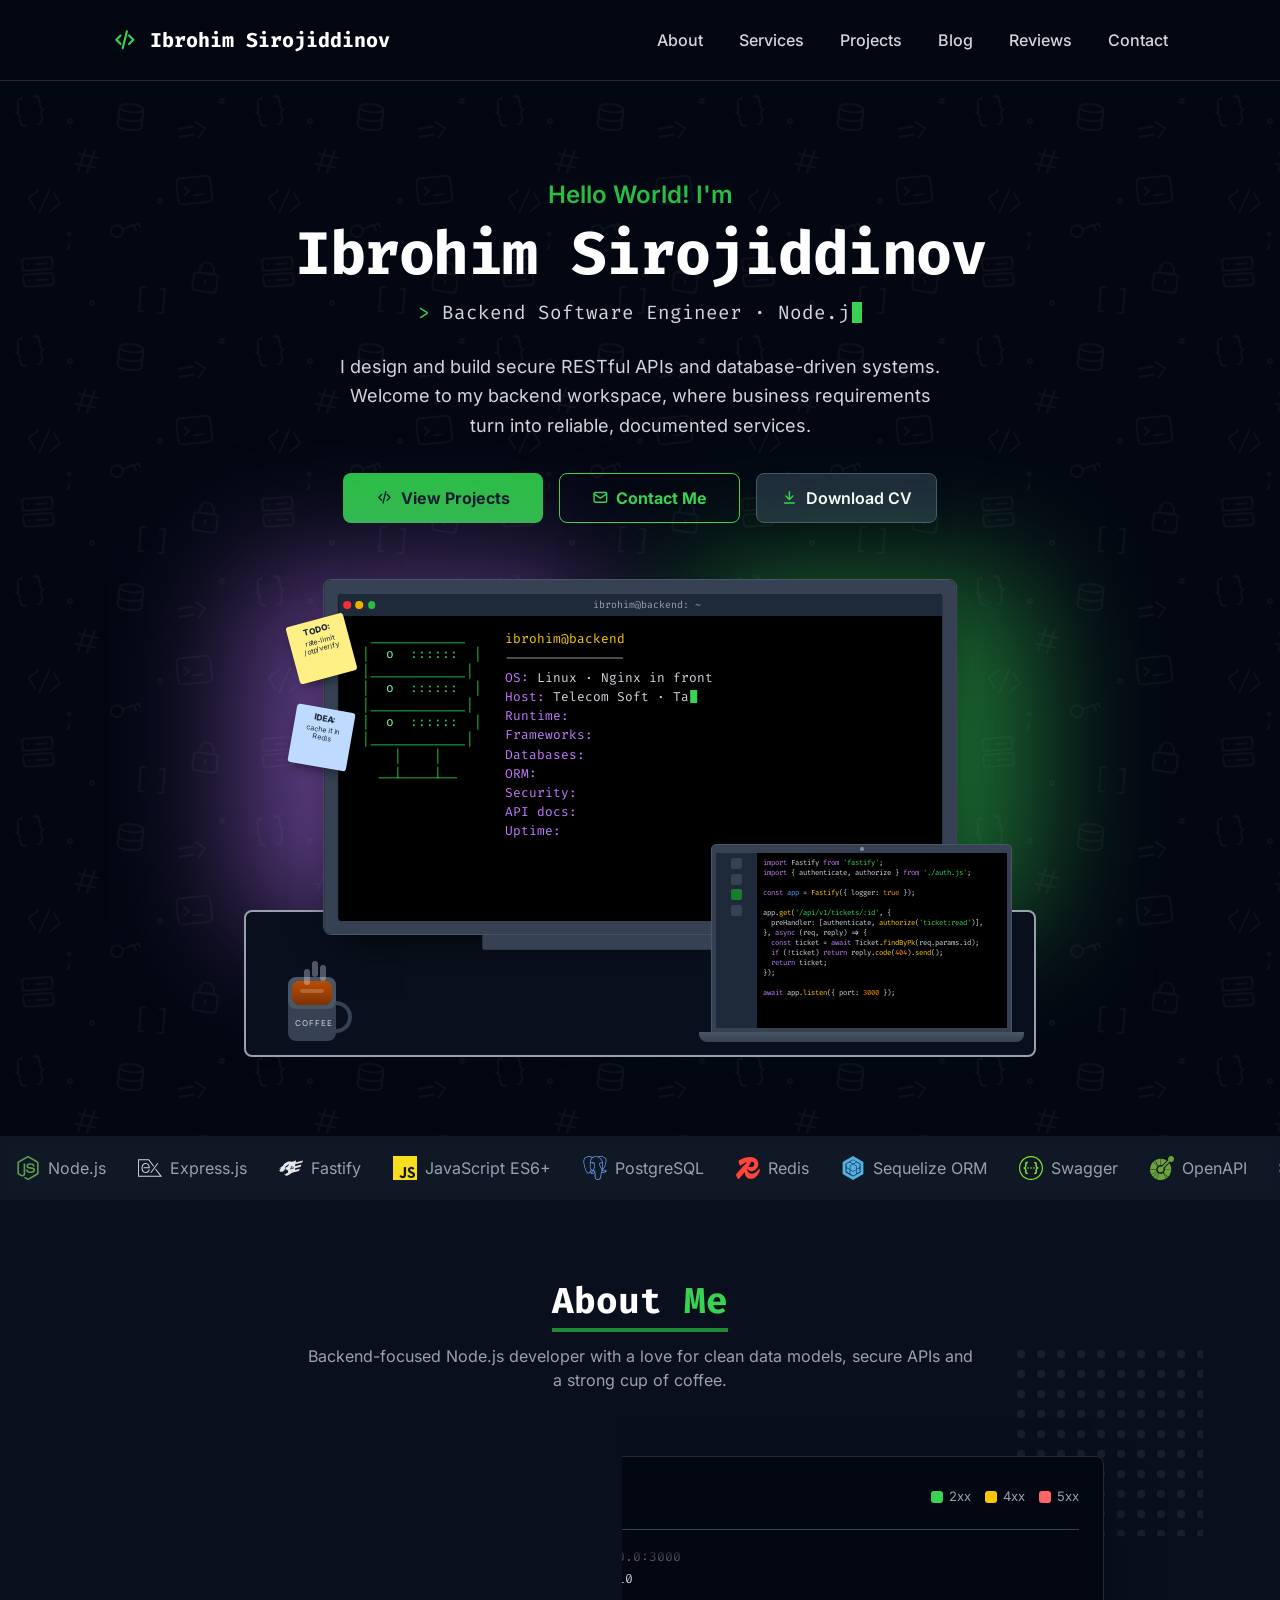
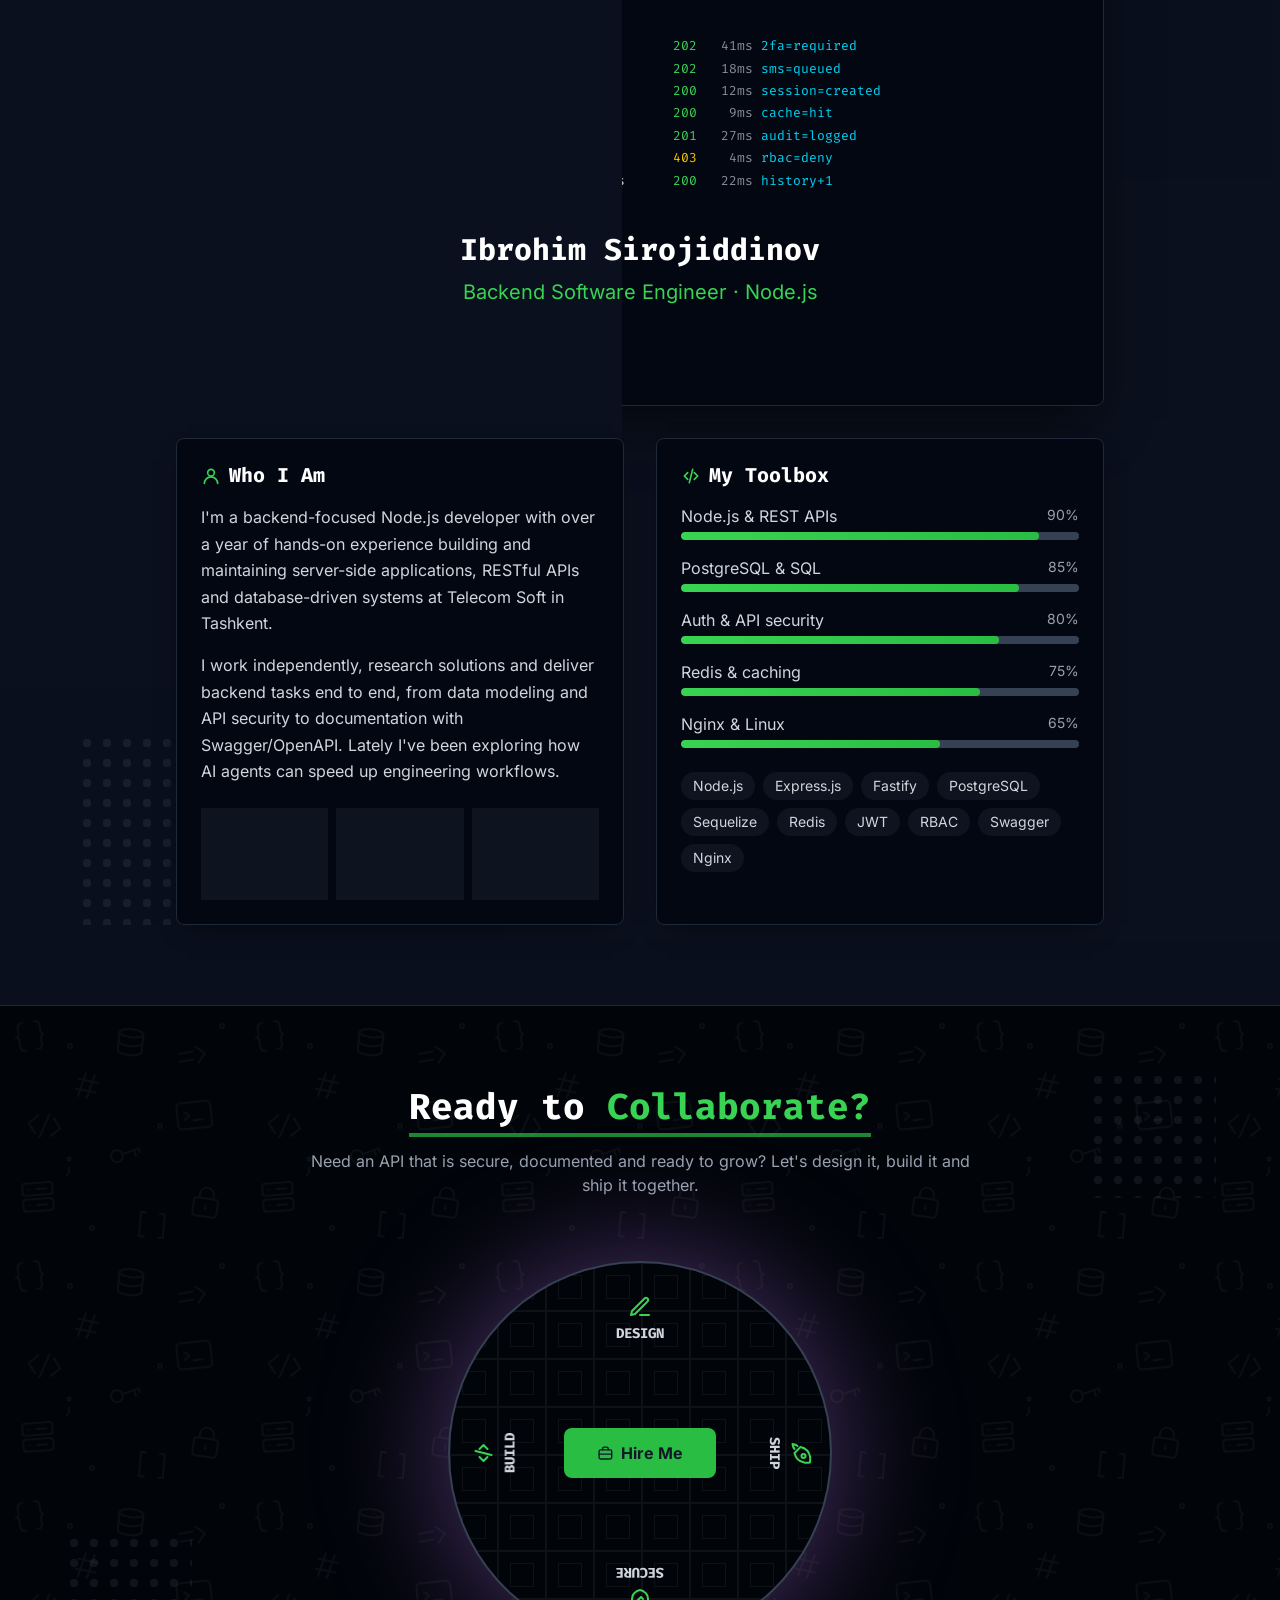
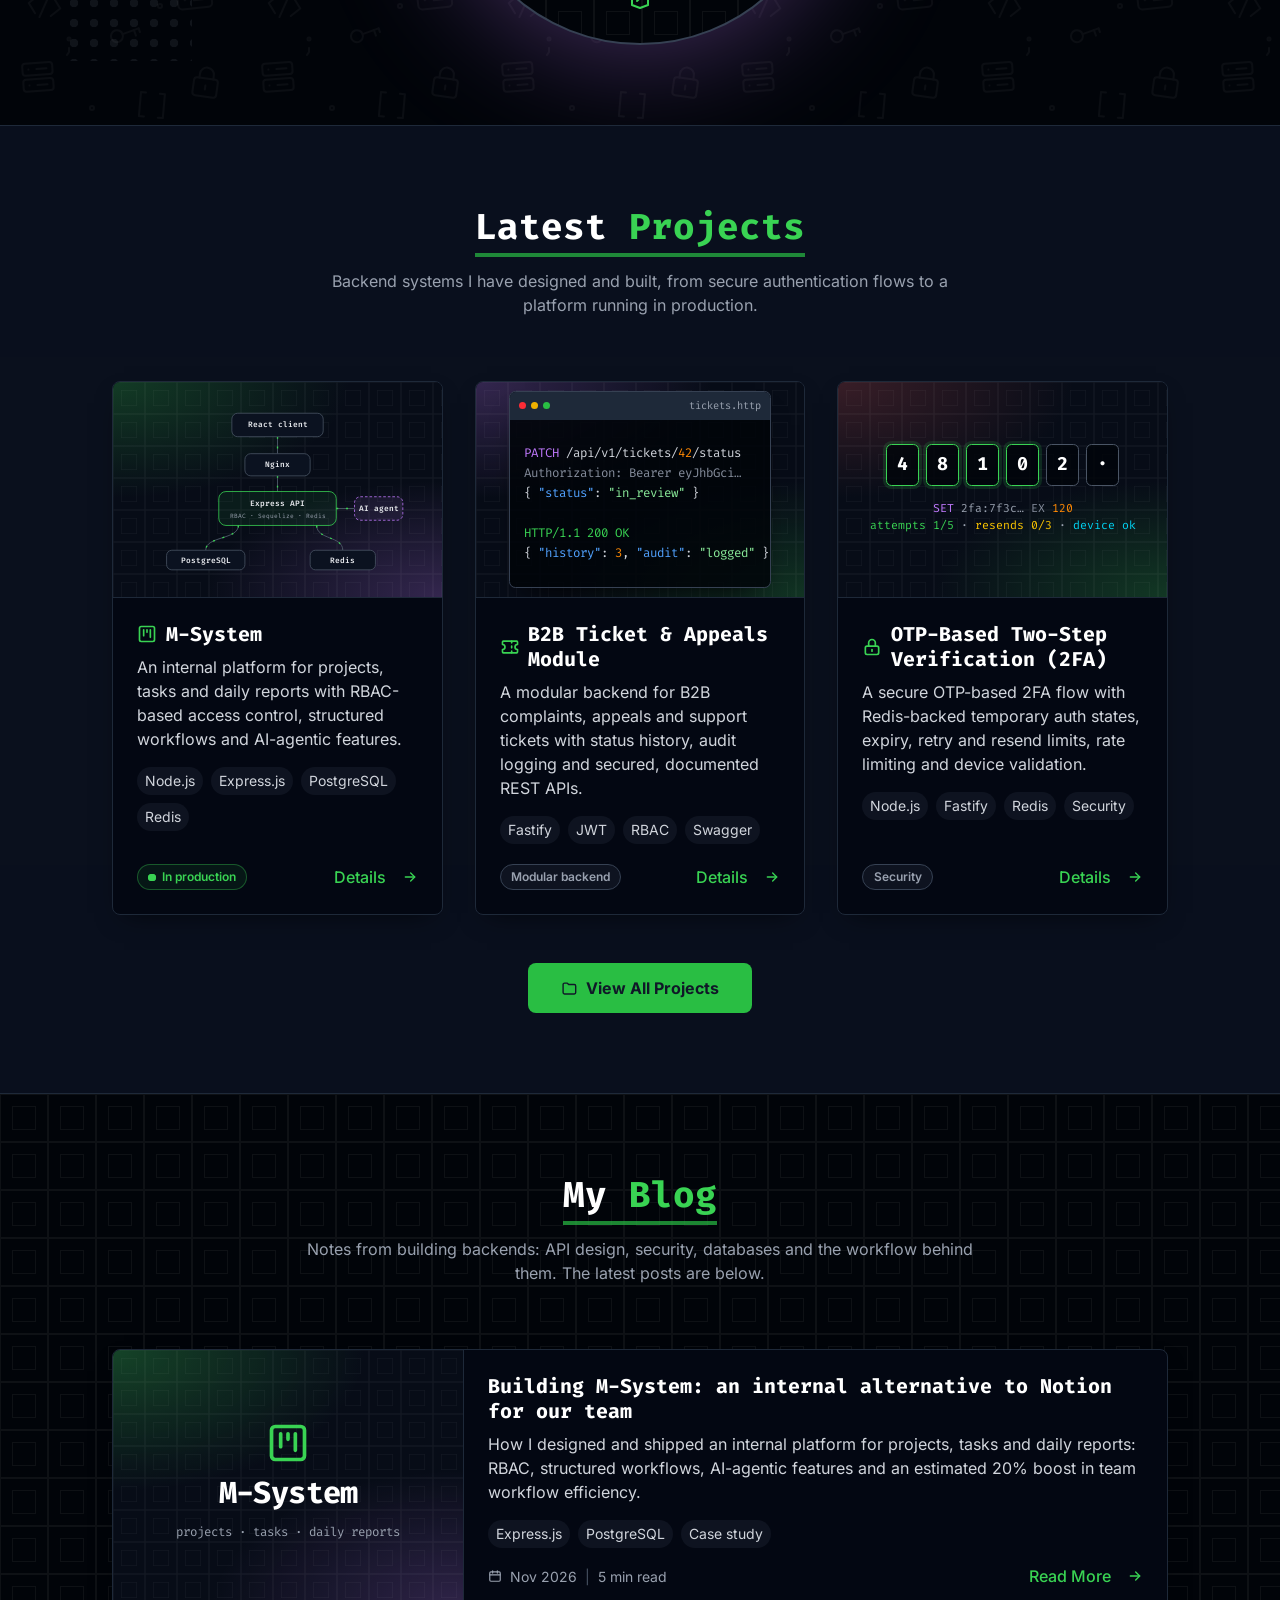
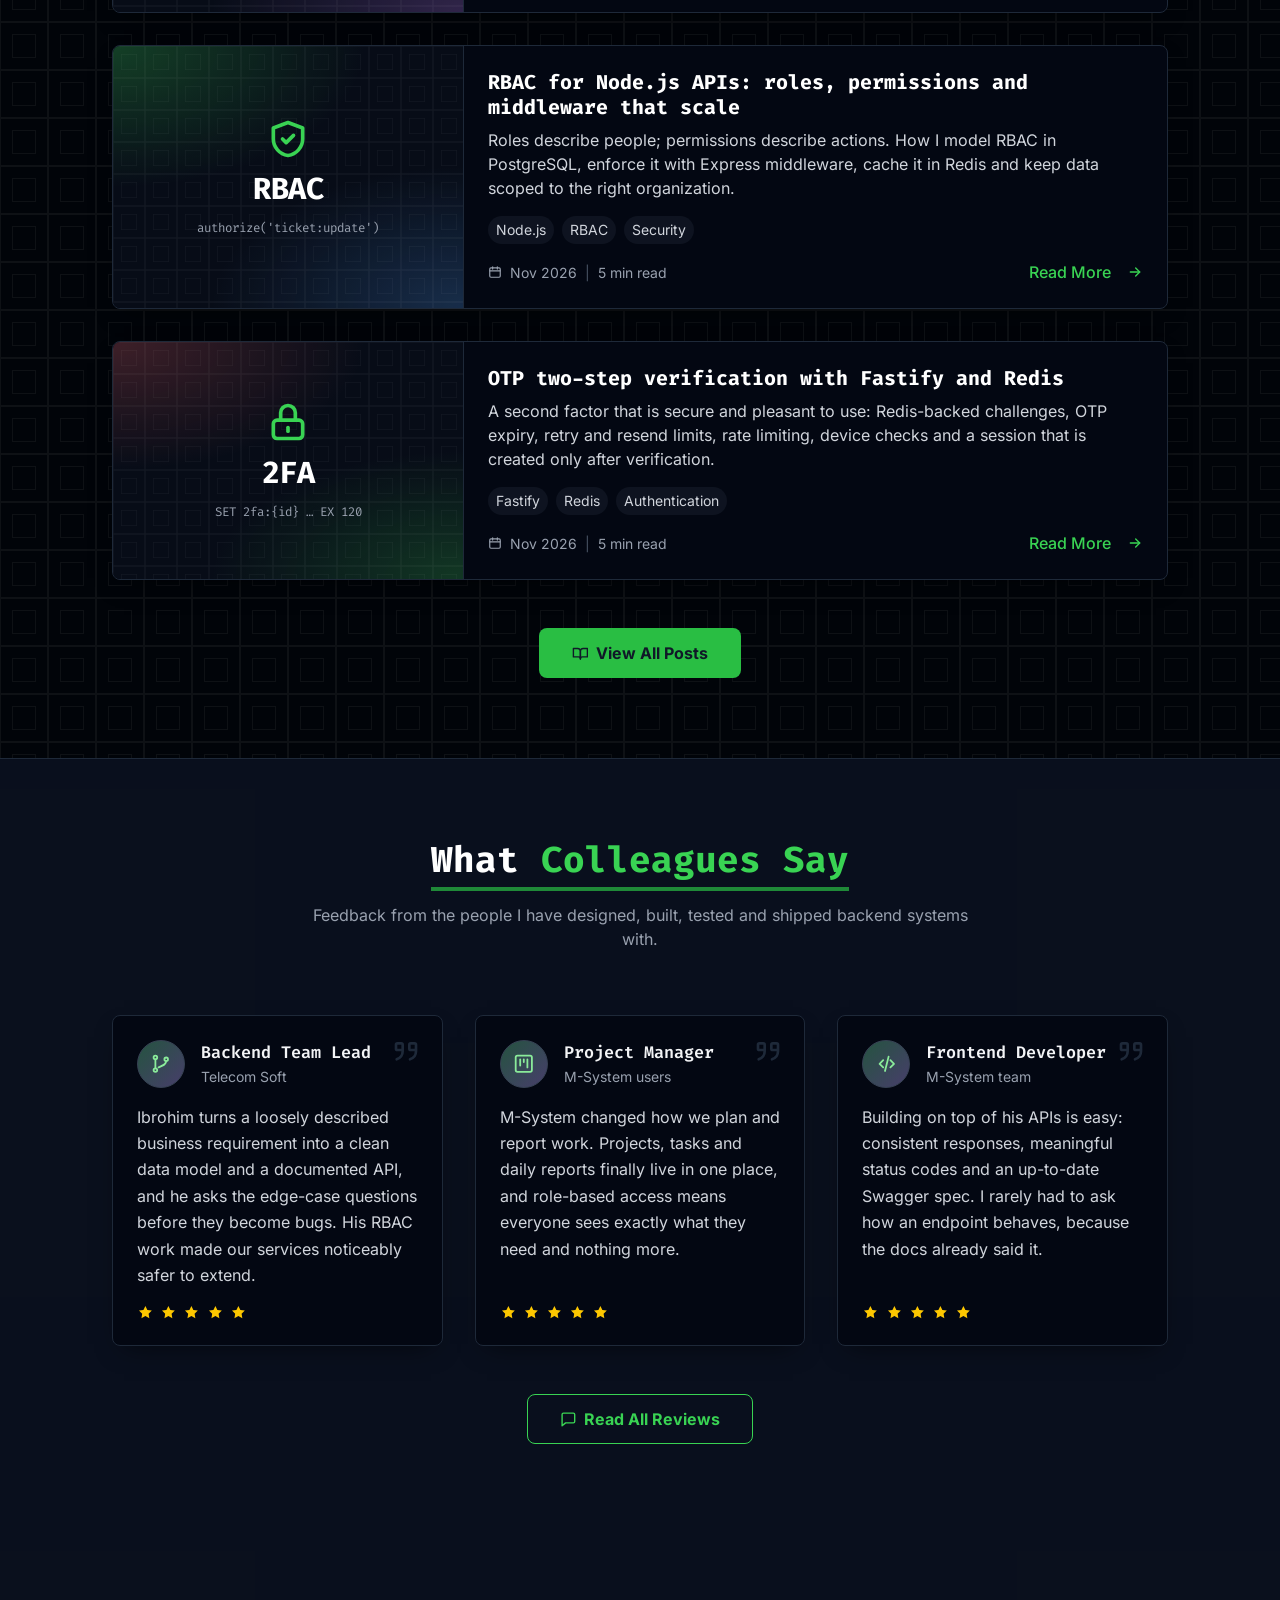
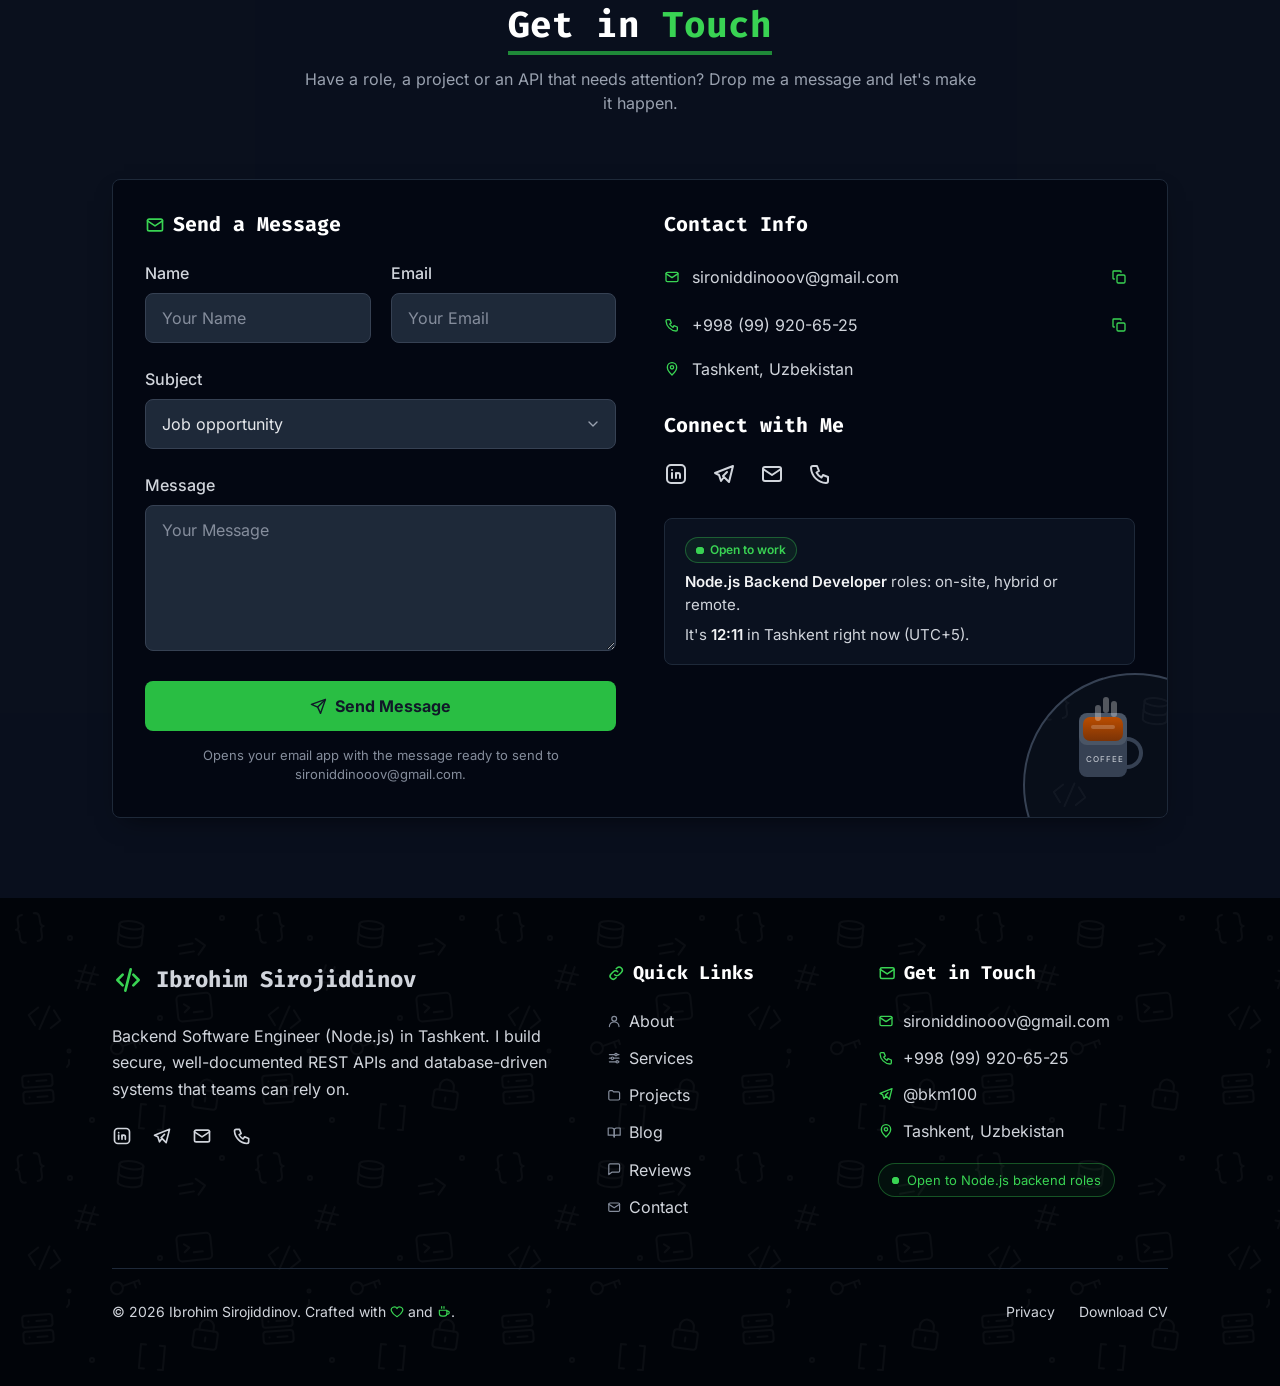
==== commit c81487eb: "Новое портфолио для Vercel в стиле шаблона DevPro (бэкенд) Многостраничный сайт на HTML, CSS и JS бе" ====
--- a/index.html
+++ b/index.html
@@ -1,807 +1,646 @@
 <!DOCTYPE html>
-<html lang="en">
+<html lang="en" class="no-js">
 <head>
   <meta charset="utf-8">
   <meta name="viewport" content="width=device-width, initial-scale=1, viewport-fit=cover">
-  <title>Ibrohim Sirojiddinov — Node.js Backend Developer</title>
-  <meta name="description" content="Ibrohim Sirojiddinov — Backend Software Engineer (Node.js) in Tashkent, Uzbekistan. RESTful APIs and database-driven systems with Express.js, Fastify, PostgreSQL and Redis.">
+  <title>Ibrohim Sirojiddinov · Backend Software Engineer (Node.js)</title>
+  <meta name="description" content="Ibrohim Sirojiddinov, Backend Software Engineer (Node.js) in Tashkent. Secure REST APIs and database-driven systems with Express.js, Fastify, PostgreSQL and Redis.">
   <meta name="author" content="Ibrohim Sirojiddinov">
-  <meta name="color-scheme" content="dark light">
-  <meta name="theme-color" content="#070b12">
+  <meta name="theme-color" content="#030712">
+  <meta name="color-scheme" content="dark">
 
   <meta property="og:type" content="profile">
   <meta property="og:site_name" content="Ibrohim Sirojiddinov">
-  <meta property="og:title" content="Ibrohim Sirojiddinov — Node.js Backend Developer">
-  <meta property="og:description" content="Backend Software Engineer from Tashkent building RESTful APIs and database-driven systems with Node.js, Express.js, Fastify, PostgreSQL and Redis.">
-  <meta property="og:url" content="https://muza005.github.io/CV-Ibrohim/">
-  <meta property="og:image" content="https://muza005.github.io/CV-Ibrohim/assets/img/og-image.png">
+  <meta property="og:title" content="Ibrohim Sirojiddinov · Backend Software Engineer (Node.js)">
+  <meta property="og:description" content="Ibrohim Sirojiddinov, Backend Software Engineer (Node.js) in Tashkent. Secure REST APIs and database-driven systems with Express.js, Fastify, PostgreSQL and Redis.">
+  <meta property="og:url" content="https://ibrohim-sirojiddinov.vercel.app/">
+  <meta property="og:image" content="https://ibrohim-sirojiddinov.vercel.app/assets/img/og-image.png">
   <meta property="og:image:width" content="1200">
   <meta property="og:image:height" content="630">
-  <meta property="og:image:alt" content="Ibrohim Sirojiddinov — Backend Software Engineer (Node.js), Tashkent, Uzbekistan">
-  <meta property="profile:first_name" content="Ibrohim">
-  <meta property="profile:last_name" content="Sirojiddinov">
+  <meta property="og:image:alt" content="Ibrohim Sirojiddinov, Backend Software Engineer (Node.js), Tashkent">
   <meta name="twitter:card" content="summary_large_image">
 
   <link rel="icon" href="assets/img/favicon.svg" type="image/svg+xml">
   <link rel="apple-touch-icon" href="assets/img/apple-touch-icon.png">
-
-  <script>
-    // Apply the saved (or system) theme before the first paint to avoid a flash.
-    (function () {
-      var root = document.documentElement;
-      var theme = null;
-      root.classList.add('js');
-      try { theme = localStorage.getItem('theme'); } catch (e) {}
-      if (theme !== 'light' && theme !== 'dark') {
-        theme = window.matchMedia && window.matchMedia('(prefers-color-scheme: light)').matches ? 'light' : 'dark';
-      }
-      root.setAttribute('data-theme', theme);
-    })();
-  </script>
-
-  <link rel="preconnect" href="https://fonts.googleapis.com">
-  <link rel="preconnect" href="https://fonts.gstatic.com" crossorigin>
-  <link rel="stylesheet" href="https://fonts.googleapis.com/css2?family=Inter:wght@400;500;600;700&family=JetBrains+Mono:wght@400;500;600&family=Space+Grotesk:wght@500;600;700&display=swap">
+  <link rel="preload" href="assets/fonts/inter-latin-wght-normal.woff2" as="font" type="font/woff2" crossorigin>
+  <link rel="preload" href="assets/fonts/fira-code-latin-wght-normal.woff2" as="font" type="font/woff2" crossorigin>
   <link rel="stylesheet" href="assets/css/style.css">
-  <script src="assets/js/main.js" defer></script>
-
+  <script>document.documentElement.classList.replace('no-js', 'js');</script>
+  <script src="assets/js/main.js" defer onerror="document.documentElement.classList.replace('js', 'no-js')"></script>
   <script type="application/ld+json">
   {
     "@context": "https://schema.org",
     "@type": "Person",
     "name": "Ibrohim Sirojiddinov",
     "jobTitle": "Backend Software Engineer (Node.js)",
+    "url": "https://ibrohim-sirojiddinov.vercel.app/",
+    "image": "https://ibrohim-sirojiddinov.vercel.app/assets/img/ibrohim.jpg",
     "email": "mailto:sironiddinooov@gmail.com",
     "telephone": "+998999206525",
     "address": { "@type": "PostalAddress", "addressLocality": "Tashkent", "addressCountry": "UZ" },
     "worksFor": { "@type": "Organization", "name": "Telecom Soft" },
     "alumniOf": { "@type": "CollegeOrUniversity", "name": "INHA University in Tashkent" },
-    "knowsAbout": ["Node.js", "Express.js", "Fastify", "JavaScript", "REST APIs", "PostgreSQL", "Sequelize ORM", "Redis", "System Design", "Database Modeling", "SQL", "Nginx", "Linux"],
+    "knowsAbout": ["Node.js", "Express.js", "Fastify", "JavaScript", "REST APIs", "PostgreSQL", "Sequelize ORM", "Redis", "System Design", "Database Modeling", "SQL", "Nginx", "Linux", "RBAC", "OpenAPI"],
     "knowsLanguage": ["uz", "en", "ru"],
     "sameAs": ["https://www.linkedin.com/in/ibkm-dev", "https://t.me/bkm100"]
   }
   </script>
 </head>
 <body>
-  <svg class="sprite" aria-hidden="true" focusable="false" xmlns="http://www.w3.org/2000/svg">
-    <symbol id="i-pin" viewBox="0 0 24 24"><path d="M12 21s-7-6.2-7-11.5a7 7 0 0 1 14 0C19 14.8 12 21 12 21z"/><circle cx="12" cy="9.5" r="2.5"/></symbol>
-    <symbol id="i-mail" viewBox="0 0 24 24"><rect x="3" y="5" width="18" height="14" rx="2"/><path d="m3 7 9 6 9-6"/></symbol>
-    <symbol id="i-phone" viewBox="0 0 24 24"><path d="M5 4h4l2 5-2.5 1.5a11 11 0 0 0 5 5L15 13l5 2v4a2 2 0 0 1-2 2A16 16 0 0 1 3 6a2 2 0 0 1 2-2"/></symbol>
-    <symbol id="i-telegram" viewBox="0 0 24 24"><path d="m15 10-4 4 6 6 4-16-18 7 4 2 2 6 3-4"/></symbol>
-    <symbol id="i-linkedin" viewBox="0 0 24 24"><path d="M8 11v5"/><path d="M8 8v.01"/><path d="M12 16v-5"/><path d="M16 16v-3a2 2 0 1 0-4 0"/><path d="M3 7a4 4 0 0 1 4-4h10a4 4 0 0 1 4 4v10a4 4 0 0 1-4 4H7a4 4 0 0 1-4-4z"/></symbol>
-    <symbol id="i-download" viewBox="0 0 24 24"><path d="M12 4v11"/><path d="m7 10 5 5 5-5"/><path d="M5 20h14"/></symbol>
-    <symbol id="i-arrow-right" viewBox="0 0 24 24"><path d="M5 12h14"/><path d="m13 6 6 6-6 6"/></symbol>
-    <symbol id="i-arrow-up-right" viewBox="0 0 24 24"><path d="M7 17 17 7"/><path d="M8 7h9v9"/></symbol>
-    <symbol id="i-arrow-up" viewBox="0 0 24 24"><path d="M12 19V5"/><path d="m6 11 6-6 6 6"/></symbol>
-    <symbol id="i-copy" viewBox="0 0 24 24"><rect x="9" y="9" width="12" height="12" rx="2"/><path d="M5 15H4a1 1 0 0 1-1-1V4a1 1 0 0 1 1-1h10a1 1 0 0 1 1 1v1"/></symbol>
-    <symbol id="i-check" viewBox="0 0 24 24"><path d="m5 12 5 5L20 7"/></symbol>
-    <symbol id="i-check-circle" viewBox="0 0 24 24"><circle cx="12" cy="12" r="9"/><path d="m8 12 3 3 5-6"/></symbol>
-    <symbol id="i-sun" viewBox="0 0 24 24"><circle cx="12" cy="12" r="4"/><path d="M12 2v2M12 20v2M4.9 4.9l1.4 1.4M17.7 17.7l1.4 1.4M2 12h2M20 12h2M4.9 19.1l1.4-1.4M17.7 6.3l1.4-1.4"/></symbol>
-    <symbol id="i-moon" viewBox="0 0 24 24"><path d="M21 12.8A9 9 0 1 1 11.2 3a7 7 0 0 0 9.8 9.8z"/></symbol>
-    <symbol id="i-code" viewBox="0 0 24 24"><path d="m8 8-4 4 4 4"/><path d="m16 8 4 4-4 4"/><path d="m14 4-4 16"/></symbol>
-    <symbol id="i-shield" viewBox="0 0 24 24"><path d="M12 3 4 6v6c0 4.5 3.4 8.3 8 9 4.6-.7 8-4.5 8-9V6l-8-3z"/><path d="m9 12 2 2 4-4"/></symbol>
-    <symbol id="i-database" viewBox="0 0 24 24"><ellipse cx="12" cy="5.5" rx="8" ry="3"/><path d="M4 5.5v6.5c0 1.7 3.6 3 8 3s8-1.3 8-3V5.5"/><path d="M4 12v6.5c0 1.7 3.6 3 8 3s8-1.3 8-3V12"/></symbol>
-    <symbol id="i-network" viewBox="0 0 24 24"><rect x="9" y="3" width="6" height="5" rx="1"/><rect x="3" y="16" width="6" height="5" rx="1"/><rect x="15" y="16" width="6" height="5" rx="1"/><path d="M12 8v4M6 16v-2a2 2 0 0 1 2-2h8a2 2 0 0 1 2 2v2"/></symbol>
-    <symbol id="i-layers" viewBox="0 0 24 24"><path d="m12 3 9 5-9 5-9-5 9-5z"/><path d="m3 13 9 5 9-5"/></symbol>
-    <symbol id="i-server" viewBox="0 0 24 24"><rect x="3" y="4" width="18" height="7" rx="2"/><rect x="3" y="13" width="18" height="7" rx="2"/><path d="M7 7.5h.01M7 16.5h.01"/></symbol>
-    <symbol id="i-sparkles" viewBox="0 0 24 24"><path d="M11 3l1.8 4.7L17.5 9.5l-4.7 1.8L11 16l-1.8-4.7L4.5 9.5l4.7-1.8z"/><path d="M18.5 14l.9 2.1 2.1.9-2.1.9-.9 2.1-.9-2.1-2.1-.9 2.1-.9z"/></symbol>
-    <symbol id="i-terminal" viewBox="0 0 24 24"><rect x="3" y="4" width="18" height="16" rx="2"/><path d="m7 9 3 3-3 3"/><path d="M12 15h5"/></symbol>
-    <symbol id="i-briefcase" viewBox="0 0 24 24"><rect x="3" y="7" width="18" height="13" rx="2"/><path d="M8 7V5a2 2 0 0 1 2-2h4a2 2 0 0 1 2 2v2"/><path d="M3 13h18"/></symbol>
-    <symbol id="i-calendar" viewBox="0 0 24 24"><rect x="3" y="5" width="18" height="16" rx="2"/><path d="M16 3v4M8 3v4M3 10h18"/></symbol>
-    <symbol id="i-clock" viewBox="0 0 24 24"><circle cx="12" cy="12" r="9"/><path d="M12 7v5l3 2"/></symbol>
-    <symbol id="i-cap" viewBox="0 0 24 24"><path d="M22 9 12 4 2 9l10 5 10-5z"/><path d="M6 11v5c0 1.7 2.7 3 6 3s6-1.3 6-3v-5"/><path d="M22 9v6"/></symbol>
-    <symbol id="i-globe" viewBox="0 0 24 24"><circle cx="12" cy="12" r="9"/><path d="M3 12h18"/><path d="M12 3a14 14 0 0 1 0 18 14 14 0 0 1 0-18"/></symbol>
-    <symbol id="i-car" viewBox="0 0 24 24"><circle cx="7" cy="17" r="2"/><circle cx="17" cy="17" r="2"/><path d="M5 17H3v-6l2-5h9l4 5h1a2 2 0 0 1 2 2v4h-2M15 17H9M3 11h15M12 11V6"/></symbol>
-    <symbol id="i-target" viewBox="0 0 24 24"><circle cx="12" cy="12" r="9"/><circle cx="12" cy="12" r="5"/><circle cx="12" cy="12" r="1"/></symbol>
-    <symbol id="i-zap" viewBox="0 0 24 24"><path d="M13 2 4 14h7l-1 8 9-12h-7l1-8z"/></symbol>
-    <symbol id="i-lock" viewBox="0 0 24 24"><rect x="4" y="11" width="16" height="10" rx="2"/><path d="M8 11V7a4 4 0 0 1 8 0v4"/><path d="M12 15v2"/></symbol>
-    <symbol id="i-ticket" viewBox="0 0 24 24"><path d="M4 5h16a1 1 0 0 1 1 1v3a3 3 0 0 0 0 6v3a1 1 0 0 1-1 1H4a1 1 0 0 1-1-1v-3a3 3 0 0 0 0-6V6a1 1 0 0 1 1-1z"/><path d="M14 5v2M14 11v2M14 17v2"/></symbol>
-    <symbol id="i-list-check" viewBox="0 0 24 24"><path d="M11 6h9M11 12h9M11 18h9"/><path d="m3 6 1.5 1.5L7 5M3 12l1.5 1.5L7 11M3 18l1.5 1.5L7 17"/></symbol>
-    <symbol id="i-kanban" viewBox="0 0 24 24"><rect x="3" y="3" width="18" height="18" rx="2"/><path d="M8 7v7M12 7v3M16 7v9"/></symbol>
-  </svg>
-
+  <svg class="sprite" aria-hidden="true" focusable="false" xmlns="http://www.w3.org/2000/svg"><symbol id="i-arrow-right" viewBox="0 0 24 24"><path d="M5 12h14"/><path d="m13 6 6 6-6 6"/></symbol><symbol id="i-arrow-up" viewBox="0 0 24 24"><path d="M12 19V5"/><path d="m6 11 6-6 6 6"/></symbol><symbol id="i-book" viewBox="0 0 24 24"><path d="M2 5h6a4 4 0 0 1 4 4v11a3 3 0 0 0-3-3H2z"/><path d="M22 5h-6a4 4 0 0 0-4 4v11a3 3 0 0 1 3-3h7z"/></symbol><symbol id="i-briefcase" viewBox="0 0 24 24"><rect x="3" y="7" width="18" height="13" rx="2"/><path d="M8 7V5a2 2 0 0 1 2-2h4a2 2 0 0 1 2 2v2"/><path d="M3 13h18"/></symbol><symbol id="i-calendar" viewBox="0 0 24 24"><rect x="3" y="5" width="18" height="16" rx="2"/><path d="M16 3v4M8 3v4M3 10h18"/></symbol><symbol id="i-check-circle" viewBox="0 0 24 24"><circle cx="12" cy="12" r="9"/><path d="m8 12 3 3 5-6"/></symbol><symbol id="i-code" viewBox="0 0 24 24"><path d="m8 8-4 4 4 4"/><path d="m16 8 4 4-4 4"/><path d="m14 4-4 16"/></symbol><symbol id="i-coffee" viewBox="0 0 24 24"><path d="M4 9h13v5a5 5 0 0 1-5 5H9a5 5 0 0 1-5-5z"/><path d="M17 10.5h1.5a2.5 2.5 0 0 1 0 5H17"/><path d="M8 2.5v3M12 2.5v3"/></symbol><symbol id="i-copy" viewBox="0 0 24 24"><rect x="9" y="9" width="12" height="12" rx="2"/><path d="M5 15H4a1 1 0 0 1-1-1V4a1 1 0 0 1 1-1h10a1 1 0 0 1 1 1v1"/></symbol><symbol id="i-download" viewBox="0 0 24 24"><path d="M12 4v11"/><path d="m7 10 5 5 5-5"/><path d="M5 20h14"/></symbol><symbol id="i-external" viewBox="0 0 24 24"><path d="M14 4h6v6"/><path d="M20 4 10 14"/><path d="M18 14v5a1 1 0 0 1-1 1H5a1 1 0 0 1-1-1V7a1 1 0 0 1 1-1h5"/></symbol><symbol id="i-folder" viewBox="0 0 24 24"><path d="M3 6.5a2 2 0 0 1 2-2h4l2 2h8a2 2 0 0 1 2 2V18a2 2 0 0 1-2 2H5a2 2 0 0 1-2-2z"/></symbol><symbol id="i-git-branch" viewBox="0 0 24 24"><circle cx="6" cy="5" r="2"/><circle cx="6" cy="19" r="2"/><circle cx="18" cy="7" r="2"/><path d="M6 7v10"/><path d="M18 9c0 4-4 5-8.5 7"/></symbol><symbol id="i-heart" viewBox="0 0 24 24"><path d="M12 20s-7.5-4.6-9.3-9.4A5 5 0 0 1 12 6.2a5 5 0 0 1 9.3 4.4C19.5 15.4 12 20 12 20z"/></symbol><symbol id="i-kanban" viewBox="0 0 24 24"><rect x="3" y="3" width="18" height="18" rx="2"/><path d="M8 7v7M12 7v3M16 7v9"/></symbol><symbol id="i-link" viewBox="0 0 24 24"><path d="M10 14a4 4 0 0 0 5.7 0l3-3a4 4 0 0 0-5.7-5.7l-1 1"/><path d="M14 10a4 4 0 0 0-5.7 0l-3 3a4 4 0 0 0 5.7 5.7l1-1"/></symbol><symbol id="i-linkedin" viewBox="0 0 24 24"><path d="M8 11v5"/><path d="M8 8v.01"/><path d="M12 16v-5"/><path d="M16 16v-3a2 2 0 1 0-4 0"/><path d="M3 7a4 4 0 0 1 4-4h10a4 4 0 0 1 4 4v10a4 4 0 0 1-4 4H7a4 4 0 0 1-4-4z"/></symbol><symbol id="i-lock" viewBox="0 0 24 24"><rect x="4" y="11" width="16" height="10" rx="2"/><path d="M8 11V7a4 4 0 0 1 8 0v4"/><path d="M12 15v2"/></symbol><symbol id="i-mail" viewBox="0 0 24 24"><rect x="3" y="5" width="18" height="14" rx="2"/><path d="m3 7 9 6 9-6"/></symbol><symbol id="i-menu" viewBox="0 0 24 24"><path d="M4 7h16M4 12h16M4 17h16"/></symbol><symbol id="i-message" viewBox="0 0 24 24"><path d="M21 15a2 2 0 0 1-2 2H8l-5 4V5a2 2 0 0 1 2-2h14a2 2 0 0 1 2 2z"/></symbol><symbol id="i-pen" viewBox="0 0 24 24"><path d="M12 20h9"/><path d="M16.5 3.5a2.1 2.1 0 0 1 3 3L7 19l-4 1 1-4z"/></symbol><symbol id="i-phone" viewBox="0 0 24 24"><path d="M5 4h4l2 5-2.5 1.5a11 11 0 0 0 5 5L15 13l5 2v4a2 2 0 0 1-2 2A16 16 0 0 1 3 6a2 2 0 0 1 2-2"/></symbol><symbol id="i-pin" viewBox="0 0 24 24"><path d="M12 21s-7-6.2-7-11.5a7 7 0 0 1 14 0C19 14.8 12 21 12 21z"/><circle cx="12" cy="9.5" r="2.5"/></symbol><symbol id="i-quote" viewBox="0 0 24 24"><path d="M9.5 10.5H5.5a1 1 0 0 1-1-1V6.5a1 1 0 0 1 1-1h3a1 1 0 0 1 1 1v5c0 3-1.6 5-4.5 6"/><path d="M19.5 10.5h-4a1 1 0 0 1-1-1V6.5a1 1 0 0 1 1-1h3a1 1 0 0 1 1 1v5c0 3-1.6 5-4.5 6"/></symbol><symbol id="i-rocket" viewBox="0 0 24 24"><path d="M5 15c-1.5 1.5-2 5-2 5s3.5-.5 5-2"/><path d="m9 15-3-3c1-4.5 4.5-8.5 9.5-9.5 1.9-.4 3.8-.3 5.9 0 .3 2.1.4 4 0 5.9C20.5 13.5 16.5 17 12 18z"/><circle cx="15" cy="9" r="2"/></symbol><symbol id="i-send" viewBox="0 0 24 24"><path d="M22 2 11 13"/><path d="M22 2 15 22l-4-9-9-4z"/></symbol><symbol id="i-shield" viewBox="0 0 24 24"><path d="M12 3 4 6v6c0 4.5 3.4 8.3 8 9 4.6-.7 8-4.5 8-9V6l-8-3z"/><path d="m9 12 2 2 4-4"/></symbol><symbol id="i-sliders" viewBox="0 0 24 24"><path d="M4 6h9M17 6h3M4 12h3M11 12h9M4 18h11M19 18h1"/><circle cx="15" cy="6" r="2"/><circle cx="9" cy="12" r="2"/><circle cx="17" cy="18" r="2"/></symbol><symbol id="i-star" viewBox="0 0 24 24"><path fill="currentColor" stroke="none" d="M12 2.8l2.83 5.74 6.33.92-4.58 4.47 1.08 6.3L12 17.25l-5.66 2.98 1.08-6.3L2.84 9.46l6.33-.92z"/></symbol><symbol id="i-telegram" viewBox="0 0 24 24"><path d="m15 10-4 4 6 6 4-16-18 7 4 2 2 6 3-4"/></symbol><symbol id="i-ticket" viewBox="0 0 24 24"><path d="M4 5h16a1 1 0 0 1 1 1v3a3 3 0 0 0 0 6v3a1 1 0 0 1-1 1H4a1 1 0 0 1-1-1v-3a3 3 0 0 0 0-6V6a1 1 0 0 1 1-1z"/><path d="M14 5v2M14 11v2M14 17v2"/></symbol><symbol id="i-user" viewBox="0 0 24 24"><circle cx="12" cy="8" r="4"/><path d="M4 21a8 8 0 0 1 16 0"/></symbol><symbol id="i-x" viewBox="0 0 24 24"><path d="M6 6l12 12M18 6 6 18"/></symbol><symbol id="b-express" viewBox="0 0 24 24"><path d="M12.262 16.666h1.146l6.975-9.325H19.22zm9.778 1.441v.004l-4.334-5.706-.557.74 4.873 6.682H.945V4.173h9.505l5.026 6.7.574-.772-4.374-5.928h.003l-.719-.945H0v17.544h24zM10.917 8.705a3.8 3.8 0 0 0-1.292-1.183q-.796-.45-1.916-.45c-.746 0-1.37.14-1.906.424a3.76 3.76 0 0 0-1.31 1.12 4.9 4.9 0 0 0-.75 1.581 7.17 7.17 0 0 0 0 3.696c.148.567.402 1.101.75 1.573a3.5 3.5 0 0 0 1.31 1.066q.803.39 1.906.389 1.77 0 2.739-.868.966-.867 1.328-2.457h-1.139q-.271 1.084-.977 1.734-.704.651-1.952.65-.812 0-1.392-.342a3.1 3.1 0 0 1-.957-.869 3.5 3.5 0 0 1-.551-1.182 5 5 0 0 1-.17-1.133 9 9 0 0 0-.015-.286 4.5 4.5 0 0 1 .015-.829c.047-.418.147-.83.296-1.223A3.7 3.7 0 0 1 5.54 9.05a2.9 2.9 0 0 1 .922-.742q.541-.28 1.246-.28c.47 0 .869.093 1.23.28q.541.281.922.742.379.461.587 1.057t.225 1.246H5.625l.004.957h6.182a7.3 7.3 0 0 0-.18-1.924 4.9 4.9 0 0 0-.715-1.68z"/></symbol><symbol id="b-fastify" viewBox="0 0 24 24"><path d="M23.245 6.49L24 4.533l-.031-.121-7.473 1.967c.797-1.153.523-2.078.523-2.078s-2.387 1.524-4.193 1.485c-1.804-.04-2.387-.52-5.155.362-2.768.882-3.551 3.59-4.351 4.173-.804.583-3.32 2.477-3.32 2.477l.006.034 2.27-.724s-.622.585-1.945 2.37l-.062-.057.002.011s1.064 1.626 2.107 1.324a2.14 2.14 0 0 0 .353-.147c.419.234.967.463 1.572.525 0 0-.41-.475-.752-1.017l.238-.154.865.318-.096-.812c.003-.003.006-.003.008-.006l.849.311-.105-.738a5.65 5.65 0 0 1 .322-.158l.885-3.345 3.662-2.497-.291.733c-.741 1.826-2.135 2.256-2.135 2.256l-.582.22c-.433.512-.614.637-.764 2.353.348-.088.682-.107.984-.028 1.564.421 2.107 2.307 1.685 2.827-.104.13-.356.354-.673.617H7.77l-.008.514-.065.051h-.645l-.009.504-.17.127c-.607.011-1.373-.518-1.373-.518 0 .481.401 1.225.401 1.225l.07-.034-.061.045s1.625 1.083 2.646.681c.91-.356 3.263-2.213 5.296-3.093l6.15-1.62.811-2.1-4.688 1.235v-1.889l5.5-1.448.811-2.1-6.31 1.662V8.367zm-11.163 4l1.459-.384.02.074-.455 1.179-1.513.398zm.503 2.526l-1.512.398.489-1.266 1.459-.385.02.074zm1.971-.424l-1.513.398.49-1.266 1.459-.385.02.073Z"/></symbol><symbol id="b-js" viewBox="0 0 24 24"><path d="M0 0h24v24H0V0zm22.034 18.276c-.175-1.095-.888-2.015-3.003-2.873-.736-.345-1.554-.585-1.797-1.14-.091-.33-.105-.51-.046-.705.15-.646.915-.84 1.515-.66.39.12.75.42.976.9 1.034-.676 1.034-.676 1.755-1.125-.27-.42-.404-.601-.586-.78-.63-.705-1.469-1.065-2.834-1.034l-.705.089c-.676.165-1.32.525-1.71 1.005-1.14 1.291-.811 3.541.569 4.471 1.365 1.02 3.361 1.244 3.616 2.205.24 1.17-.87 1.545-1.966 1.41-.811-.18-1.26-.586-1.755-1.336l-1.83 1.051c.21.48.45.689.81 1.109 1.74 1.756 6.09 1.666 6.871-1.004.029-.09.24-.705.074-1.65l.046.067zm-8.983-7.245h-2.248c0 1.938-.009 3.864-.009 5.805 0 1.232.063 2.363-.138 2.711-.33.689-1.18.601-1.566.48-.396-.196-.597-.466-.83-.855-.063-.105-.11-.196-.127-.196l-1.825 1.125c.305.63.75 1.172 1.324 1.517.855.51 2.004.675 3.207.405.783-.226 1.458-.691 1.811-1.411.51-.93.402-2.07.397-3.346.012-2.054 0-4.109 0-6.179l.004-.056z"/></symbol><symbol id="b-jwt" viewBox="0 0 24 24"><path d="M10.2 0v6.456L12 8.928l1.8-2.472V0zm3.6 6.456v3.072l2.904-.96L20.52 3.36l-2.928-2.136zm2.904 2.112l-1.8 2.496 2.928.936 6.144-1.992-1.128-3.432zM17.832 12l-2.928.936 1.8 2.496 6.144 1.992 1.128-3.432zm-1.128 3.432l-2.904-.96v3.072l3.792 5.232 2.928-2.136zM13.8 17.544L12 15.072l-1.8 2.472V24h3.6zm-3.6 0v-3.072l-2.904.96L3.48 20.64l2.928 2.136zm-2.904-2.112l1.8-2.496L6.168 12 .024 13.992l1.128 3.432zM6.168 12l2.928-.936-1.8-2.496-6.144-1.992-1.128 3.432zm1.128-3.432l2.904.96V6.456L6.408 1.224 3.48 3.36Z"/></symbol><symbol id="b-linux" viewBox="0 0 24 24"><path d="M12.504 0c-.155 0-.315.008-.48.021-4.226.333-3.105 4.807-3.17 6.298-.076 1.092-.3 1.953-1.05 3.02-.885 1.051-2.127 2.75-2.716 4.521-.278.832-.41 1.684-.287 2.489a.424.424 0 00-.11.135c-.26.268-.45.6-.663.839-.199.199-.485.267-.797.4-.313.136-.658.269-.864.68-.09.189-.136.394-.132.602 0 .199.027.4.055.536.058.399.116.728.04.97-.249.68-.28 1.145-.106 1.484.174.334.535.47.94.601.81.2 1.91.135 2.774.6.926.466 1.866.67 2.616.47.526-.116.97-.464 1.208-.946.587-.003 1.23-.269 2.26-.334.699-.058 1.574.267 2.577.2.025.134.063.198.114.333l.003.003c.391.778 1.113 1.132 1.884 1.071.771-.06 1.592-.536 2.257-1.306.631-.765 1.683-1.084 2.378-1.503.348-.199.629-.469.649-.853.023-.4-.2-.811-.714-1.376v-.097l-.003-.003c-.17-.2-.25-.535-.338-.926-.085-.401-.182-.786-.492-1.046h-.003c-.059-.054-.123-.067-.188-.135a.357.357 0 00-.19-.064c.431-1.278.264-2.55-.173-3.694-.533-1.41-1.465-2.638-2.175-3.483-.796-1.005-1.576-1.957-1.56-3.368.026-2.152.236-6.133-3.544-6.139zm.529 3.405h.013c.213 0 .396.062.584.198.19.135.33.332.438.533.105.259.158.459.166.724 0-.02.006-.04.006-.06v.105a.086.086 0 01-.004-.021l-.004-.024a1.807 1.807 0 01-.15.706.953.953 0 01-.213.335.71.71 0 00-.088-.042c-.104-.045-.198-.064-.284-.133a1.312 1.312 0 00-.22-.066c.05-.06.146-.133.183-.198.053-.128.082-.264.088-.402v-.02a1.21 1.21 0 00-.061-.4c-.045-.134-.101-.2-.183-.333-.084-.066-.167-.132-.267-.132h-.016c-.093 0-.176.03-.262.132a.8.8 0 00-.205.334 1.18 1.18 0 00-.09.4v.019c.002.089.008.179.02.267-.193-.067-.438-.135-.607-.202a1.635 1.635 0 01-.018-.2v-.02a1.772 1.772 0 01.15-.768c.082-.22.232-.406.43-.533a.985.985 0 01.594-.2zm-2.962.059h.036c.142 0 .27.048.399.135.146.129.264.288.344.465.09.199.14.4.153.667v.004c.007.134.006.2-.002.266v.08c-.03.007-.056.018-.083.024-.152.055-.274.135-.393.2.012-.09.013-.18.003-.267v-.015c-.012-.133-.04-.2-.082-.333a.613.613 0 00-.166-.267.248.248 0 00-.183-.064h-.021c-.071.006-.13.04-.186.132a.552.552 0 00-.12.27.944.944 0 00-.023.33v.015c.012.135.037.2.08.334.046.134.098.2.166.268.01.009.02.018.034.024-.07.057-.117.07-.176.136a.304.304 0 01-.131.068 2.62 2.62 0 01-.275-.402 1.772 1.772 0 01-.155-.667 1.759 1.759 0 01.08-.668 1.43 1.43 0 01.283-.535c.128-.133.26-.2.418-.2zm1.37 1.706c.332 0 .733.065 1.216.399.293.2.523.269 1.052.468h.003c.255.136.405.266.478.399v-.131a.571.571 0 01.016.47c-.123.31-.516.643-1.063.842v.002c-.268.135-.501.333-.775.465-.276.135-.588.292-1.012.267a1.139 1.139 0 01-.448-.067 3.566 3.566 0 01-.322-.198c-.195-.135-.363-.332-.612-.465v-.005h-.005c-.4-.246-.616-.512-.686-.71-.07-.268-.005-.47.193-.6.224-.135.38-.271.483-.336.104-.074.143-.102.176-.131h.002v-.003c.169-.202.436-.47.839-.601.139-.036.294-.065.466-.065zm2.8 2.142c.358 1.417 1.196 3.475 1.735 4.473.286.534.855 1.659 1.102 3.024.156-.005.33.018.513.064.646-1.671-.546-3.467-1.089-3.966-.22-.2-.232-.335-.123-.335.59.534 1.365 1.572 1.646 2.757.13.535.16 1.104.021 1.67.067.028.135.06.205.067 1.032.534 1.413.938 1.23 1.537v-.043c-.06-.003-.12 0-.18 0h-.016c.151-.467-.182-.825-1.065-1.224-.915-.4-1.646-.336-1.77.465-.008.043-.013.066-.018.135-.068.023-.139.053-.209.064-.43.268-.662.669-.793 1.187-.13.533-.17 1.156-.205 1.869v.003c-.02.334-.17.838-.319 1.35-1.5 1.072-3.58 1.538-5.348.334a2.645 2.645 0 00-.402-.533 1.45 1.45 0 00-.275-.333c.182 0 .338-.03.465-.067a.615.615 0 00.314-.334c.108-.267 0-.697-.345-1.163-.345-.467-.931-.995-1.788-1.521-.63-.4-.986-.87-1.15-1.396-.165-.534-.143-1.085-.015-1.645.245-1.07.873-2.11 1.274-2.763.107-.065.037.135-.408.974-.396.751-1.14 2.497-.122 3.854a8.123 8.123 0 01.647-2.876c.564-1.278 1.743-3.504 1.836-5.268.048.036.217.135.289.202.218.133.38.333.59.465.21.201.477.335.876.335.039.003.075.006.11.006.412 0 .73-.134.997-.268.29-.134.52-.334.74-.4h.005c.467-.135.835-.402 1.044-.7zm2.185 8.958c.037.6.343 1.245.882 1.377.588.134 1.434-.333 1.791-.765l.211-.01c.315-.007.577.01.847.268l.003.003c.208.199.305.53.391.876.085.4.154.78.409 1.066.486.527.645.906.636 1.14l.003-.007v.018l-.003-.012c-.015.262-.185.396-.498.595-.63.401-1.746.712-2.457 1.57-.618.737-1.37 1.14-2.036 1.191-.664.053-1.237-.2-1.574-.898l-.005-.003c-.21-.4-.12-1.025.056-1.69.176-.668.428-1.344.463-1.897.037-.714.076-1.335.195-1.814.12-.465.308-.797.641-.984l.045-.022zm-10.814.049h.01c.053 0 .105.005.157.014.376.055.706.333 1.023.752l.91 1.664.003.003c.243.533.754 1.064 1.189 1.637.434.598.77 1.131.729 1.57v.006c-.057.744-.48 1.148-1.125 1.294-.645.135-1.52.002-2.395-.464-.968-.536-2.118-.469-2.857-.602-.369-.066-.61-.2-.723-.4-.11-.2-.113-.602.123-1.23v-.004l.002-.003c.117-.334.03-.752-.027-1.118-.055-.401-.083-.71.043-.94.16-.334.396-.4.69-.533.294-.135.64-.202.915-.47h.002v-.002c.256-.268.445-.601.668-.838.19-.201.38-.336.663-.336zm7.159-9.074c-.435.201-.945.535-1.488.535-.542 0-.97-.267-1.28-.466-.154-.134-.28-.268-.373-.335-.164-.134-.144-.333-.074-.333.109.016.129.134.199.2.096.066.215.2.36.333.292.2.68.467 1.167.467.485 0 1.053-.267 1.398-.466.195-.135.445-.334.648-.467.156-.136.149-.267.279-.267.128.016.034.134-.147.332a8.097 8.097 0 01-.69.468zm-1.082-1.583V5.64c-.006-.02.013-.042.029-.05.074-.043.18-.027.26.004.063 0 .16.067.15.135-.006.049-.085.066-.135.066-.055 0-.092-.043-.141-.068-.052-.018-.146-.008-.163-.065zm-.551 0c-.02.058-.113.049-.166.066-.047.025-.086.068-.14.068-.05 0-.13-.02-.136-.068-.01-.066.088-.133.15-.133.08-.031.184-.047.259-.005.019.009.036.03.03.05v.02h.003z"/></symbol><symbol id="b-nginx" viewBox="0 0 24 24"><path d="M12 0L1.605 6v12L12 24l10.395-6V6L12 0zm6 16.59c0 .705-.646 1.29-1.529 1.29-.631 0-1.351-.255-1.801-.81l-6-7.141v6.66c0 .721-.57 1.29-1.274 1.29H7.32c-.721 0-1.29-.6-1.29-1.29V7.41c0-.705.63-1.29 1.5-1.29.646 0 1.38.255 1.83.81l5.97 7.141V7.41c0-.721.6-1.29 1.29-1.29h.075c.72 0 1.29.6 1.29 1.29v9.18H18z"/></symbol><symbol id="b-node" viewBox="0 0 24 24"><path d="M11.998,24c-0.321,0-0.641-0.084-0.922-0.247l-2.936-1.737c-0.438-0.245-0.224-0.332-0.08-0.383 c0.585-0.203,0.703-0.25,1.328-0.604c0.065-0.037,0.151-0.023,0.218,0.017l2.256,1.339c0.082,0.045,0.197,0.045,0.272,0l8.795-5.076 c0.082-0.047,0.134-0.141,0.134-0.238V6.921c0-0.099-0.053-0.192-0.137-0.242l-8.791-5.072c-0.081-0.047-0.189-0.047-0.271,0 L3.075,6.68C2.99,6.729,2.936,6.825,2.936,6.921v10.15c0,0.097,0.054,0.189,0.139,0.235l2.409,1.392 c1.307,0.654,2.108-0.116,2.108-0.89V7.787c0-0.142,0.114-0.253,0.256-0.253h1.115c0.139,0,0.255,0.112,0.255,0.253v10.021 c0,1.745-0.95,2.745-2.604,2.745c-0.508,0-0.909,0-2.026-0.551L2.28,18.675c-0.57-0.329-0.922-0.945-0.922-1.604V6.921 c0-0.659,0.353-1.275,0.922-1.603l8.795-5.082c0.557-0.315,1.296-0.315,1.848,0l8.794,5.082c0.57,0.329,0.924,0.944,0.924,1.603 v10.15c0,0.659-0.354,1.273-0.924,1.604l-8.794,5.078C12.643,23.916,12.324,24,11.998,24z M19.099,13.993 c0-1.9-1.284-2.406-3.987-2.763c-2.731-0.361-3.009-0.548-3.009-1.187c0-0.528,0.235-1.233,2.258-1.233 c1.807,0,2.473,0.389,2.747,1.607c0.024,0.115,0.129,0.199,0.247,0.199h1.141c0.071,0,0.138-0.031,0.186-0.081 c0.048-0.054,0.074-0.123,0.067-0.196c-0.177-2.098-1.571-3.076-4.388-3.076c-2.508,0-4.004,1.058-4.004,2.833 c0,1.925,1.488,2.457,3.895,2.695c2.88,0.282,3.103,0.703,3.103,1.269c0,0.983-0.789,1.402-2.642,1.402 c-2.327,0-2.839-0.584-3.011-1.742c-0.02-0.124-0.126-0.215-0.253-0.215h-1.137c-0.141,0-0.254,0.112-0.254,0.253 c0,1.482,0.806,3.248,4.655,3.248C17.501,17.007,19.099,15.91,19.099,13.993z"/></symbol><symbol id="b-openapi" viewBox="0 0 24 24"><path d="M21.039 0a2.959 2.959 0 00-2.65 4.274l-6.447 6.447a2.96 2.96 0 101.335 1.336l6.447-6.447A2.959 2.959 0 1021.04 0zM10.628 2.745c-.072 0-.143.003-.214.004-.072.002-.143.002-.215.005-.447.018-.893.064-1.335.138l-.03.005-.185.033-.105.02a7.718 7.718 0 00-.289.062l-.032.008a10.69 10.69 0 00-2.55.95l-.155.089c-.063.034-.125.07-.187.105-.046.027-.093.051-.14.079H5.19l-.01.005-.036.02v.002l.111.184 3.15 5.23a4.168 4.168 0 01.38-.202 4.294 4.294 0 011.628-.413c.071-.004.143-.008.214-.008zm.428.01v6.333c.325.034.647.103.96.209l4.66-4.66c-.173-.12-.348-.237-.528-.347l-.026-.015c-.056-.035-.112-.067-.168-.1l-.098-.056-.099-.055a12.735 12.735 0 00-.171-.092l-.027-.014a10.628 10.628 0 00-1.425-.617c-.69-.241-1.403-.41-2.128-.505l-.089-.012-.09-.01a6.56 6.56 0 00-.17-.019l-.049-.004-.204-.017a6.44 6.44 0 00-.255-.015c-.031-.003-.062-.003-.093-.004zM4.782 4.498a9.92 9.92 0 00-1.36 1.062l4.461 4.461.018.018c.049-.04.098-.078.149-.116l-.011-.018zm-1.67 1.36c-.05.05-.098.103-.147.154l-.149.155c-.33.357-.63.73-.902 1.118l-.039.056a10.588 10.588 0 00-.216.326 10.6 10.6 0 00-1.65 5.276l-.006.215-.003.214h6.317c0-.072.007-.143.01-.214.005-.072.006-.144.013-.215.081-.822.399-1.625.952-2.3.045-.055.096-.106.144-.16.048-.052.093-.107.144-.158zm16.255 1.464l-4.663 4.663c.106.312.175.634.21.959h6.332l-.004-.094a11.579 11.579 0 00-.032-.456l-.005-.052a13.044 13.044 0 00-.026-.241v-.009l-.033-.24v-.009a10.618 10.618 0 00-.327-1.493l-.003-.01a15.839 15.839 0 00-.07-.228l-.01-.03a14.111 14.111 0 00-.069-.204l-.02-.055a5.65 5.65 0 00-.153-.405 7.84 7.84 0 00-.093-.227 16.67 16.67 0 00-.063-.144l-.037-.081a13.776 13.776 0 00-.08-.171l-.024-.052-.096-.194-.014-.027a11.2 11.2 0 00-.112-.212l-.004-.008a10.615 10.615 0 00-.604-.98zm-4.43 6.05c0 .071-.006.142-.01.214-.003.072-.005.143-.012.214a4.29 4.29 0 01-.952 2.301c-.045.055-.096.107-.144.16-.048.053-.093.108-.144.159l4.467 4.467c.051-.051.099-.104.148-.155.05-.052.1-.103.148-.155.331-.358.633-.733.905-1.122l.032-.046.098-.144.085-.13.04-.063a10.597 10.597 0 001.647-5.272c.003-.071.004-.143.006-.214.001-.071.004-.143.004-.214zM.01 13.8l.004.093.01.179.005.076.017.206.005.046c.007.076.015.153.024.228l.003.022a9.605 9.605 0 00.033.248c.072.505.182 1.005.327 1.497l.002.006c.022.077.047.154.071.23l.004.014.005.014a15.737 15.737 0 00.153.439l.03.08.059.148a7.702 7.702 0 00.093.228l.062.14.038.084.078.169.027.054a10.677 10.677 0 00.225.441l.025.043 5.408-3.258.02-.012a4.314 4.314 0 01-.395-1.414h-.025zm.505 2.846l-.206.058.002.005zm6.425-1.052l-5.415 3.262c.083.139.17.273.259.406l.008.014.004.005.008.014h.001c.007.012.014.022.022.032l.001.002v.001a10.634 10.634 0 00.298.417l.006.008a9.963 9.963 0 00.29.368l.033.04c.043.052.086.103.13.153l.057.065.112.127.064.069.029.031.083.09.035.035c.049.051.098.103.149.153L7.58 16.42a3.86 3.86 0 01-.285-.321 4.422 4.422 0 01-.356-.505zm6.416 1.111c-.05.04-.1.079-.15.116l.011.018 3.257 5.407c.151-.099.3-.2.446-.307.315-.232.62-.484.914-.756l-4.46-4.46zm-5.457.003l-.015.015-4.46 4.46a8.966 8.966 0 00.195.176c.022.02.043.04.065.058l.152.13a10.622 10.622 0 00.215.174l.023.017.191.148.008.005c.268.2.547.389.834.564l.03.018.164.097.101.057a5.458 5.458 0 00.27.148c.008.004.016.01.025.013.162.085.327.164.493.24l.158-.385 2.243-5.448.009-.02a4.328 4.328 0 01-.701-.467zm4.951.353c-.061.037-.124.07-.187.104a4.318 4.318 0 01-3.271.336c-.069-.02-.135-.047-.203-.071-.067-.024-.136-.044-.202-.072l-2.242 5.444-.088.213-.075.183v.001l.017.007a.137.137 0 00.019.007l.005.003c.052.021.106.04.159.06.067.027.133.053.2.077l.102.04c.702.247 1.43.42 2.168.518l.087.012.09.01.172.019a7.173 7.173 0 00.252.022c.023.001.048.001.071.003l.184.011.112.005a7.06 7.06 0 00.358.007h.05a10.667 10.667 0 001.793-.15l.185-.034.105-.02.109-.023.18-.04.032-.008a10.684 10.684 0 002.55-.95c.052-.028.104-.06.156-.089.063-.034.125-.07.187-.105.043-.024.087-.047.13-.073h.001l.002-.002.002-.001.002-.001.007-.004.042-.025-.11-.183-.11-.184zm3.262 5.414l-.042.025.042-.024zm-.05.029zm-.005.004h-.002z"/></symbol><symbol id="b-pino" viewBox="0 0 24 24"><path d="m9.225 5.555 2.789 5.472 2.756-5.505L11.999 0M1.979 20.123h13.769v-.037L8.862 6.29m3.524 5.522 4.131 8.311h5.505L15.137 6.291M4.5 24h14.87l-1.554-3.188H6.056"/></symbol><symbol id="b-postgres" viewBox="0 0 24 24"><path d="M23.5594 14.7228a.5269.5269 0 0 0-.0563-.1191c-.139-.2632-.4768-.3418-1.0074-.2321-1.6533.3411-2.2935.1312-2.5256-.0191 1.342-2.0482 2.445-4.522 3.0411-6.8297.2714-1.0507.7982-3.5237.1222-4.7316a1.5641 1.5641 0 0 0-.1509-.235C21.6931.9086 19.8007.0248 17.5099.0005c-1.4947-.0158-2.7705.3461-3.1161.4794a9.449 9.449 0 0 0-.5159-.0816 8.044 8.044 0 0 0-1.3114-.1278c-1.1822-.0184-2.2038.2642-3.0498.8406-.8573-.3211-4.7888-1.645-7.2219.0788C.9359 2.1526.3086 3.8733.4302 6.3043c.0409.818.5069 3.334 1.2423 5.7436.4598 1.5065.9387 2.7019 1.4334 3.582.553.9942 1.1259 1.5933 1.7143 1.7895.4474.1491 1.1327.1441 1.8581-.7279.8012-.9635 1.5903-1.8258 1.9446-2.2069.4351.2355.9064.3625 1.39.3772a.0569.0569 0 0 0 .0004.0041 11.0312 11.0312 0 0 0-.2472.3054c-.3389.4302-.4094.5197-1.5002.7443-.3102.064-1.1344.2339-1.1464.8115-.0025.1224.0329.2309.0919.3268.2269.4231.9216.6097 1.015.6331 1.3345.3335 2.5044.092 3.3714-.6787-.017 2.231.0775 4.4174.3454 5.0874.2212.5529.7618 1.9045 2.4692 1.9043.2505 0 .5263-.0291.8296-.0941 1.7819-.3821 2.5557-1.1696 2.855-2.9059.1503-.8707.4016-2.8753.5388-4.1012.0169-.0703.0357-.1207.057-.1362.0007-.0005.0697-.0471.4272.0307a.3673.3673 0 0 0 .0443.0068l.2539.0223.0149.001c.8468.0384 1.9114-.1426 2.5312-.4308.6438-.2988 1.8057-1.0323 1.5951-1.6698zM2.371 11.8765c-.7435-2.4358-1.1779-4.8851-1.2123-5.5719-.1086-2.1714.4171-3.6829 1.5623-4.4927 1.8367-1.2986 4.8398-.5408 6.108-.13-.0032.0032-.0066.0061-.0098.0094-2.0238 2.044-1.9758 5.536-1.9708 5.7495-.0002.0823.0066.1989.0162.3593.0348.5873.0996 1.6804-.0735 2.9184-.1609 1.1504.1937 2.2764.9728 3.0892.0806.0841.1648.1631.2518.2374-.3468.3714-1.1004 1.1926-1.9025 2.1576-.5677.6825-.9597.5517-1.0886.5087-.3919-.1307-.813-.5871-1.2381-1.3223-.4796-.839-.9635-2.0317-1.4155-3.5126zm6.0072 5.0871c-.1711-.0428-.3271-.1132-.4322-.1772.0889-.0394.2374-.0902.4833-.1409 1.2833-.2641 1.4815-.4506 1.9143-1.0002.0992-.126.2116-.2687.3673-.4426a.3549.3549 0 0 0 .0737-.1298c.1708-.1513.2724-.1099.4369-.0417.156.0646.3078.26.3695.4752.0291.1016.0619.2945-.0452.4444-.9043 1.2658-2.2216 1.2494-3.1676 1.0128zm2.094-3.988-.0525.141c-.133.3566-.2567.6881-.3334 1.003-.6674-.0021-1.3168-.2872-1.8105-.8024-.6279-.6551-.9131-1.5664-.7825-2.5004.1828-1.3079.1153-2.4468.079-3.0586-.005-.0857-.0095-.1607-.0122-.2199.2957-.2621 1.6659-.9962 2.6429-.7724.4459.1022.7176.4057.8305.928.5846 2.7038.0774 3.8307-.3302 4.7363-.084.1866-.1633.3629-.2311.5454zm7.3637 4.5725c-.0169.1768-.0358.376-.0618.5959l-.146.4383a.3547.3547 0 0 0-.0182.1077c-.0059.4747-.054.6489-.115.8693-.0634.2292-.1353.4891-.1794 1.0575-.11 1.4143-.8782 2.2267-2.4172 2.5565-1.5155.3251-1.7843-.4968-2.0212-1.2217a6.5824 6.5824 0 0 0-.0769-.2266c-.2154-.5858-.1911-1.4119-.1574-2.5551.0165-.5612-.0249-1.9013-.3302-2.6462.0044-.2932.0106-.5909.019-.8918a.3529.3529 0 0 0-.0153-.1126 1.4927 1.4927 0 0 0-.0439-.208c-.1226-.4283-.4213-.7866-.7797-.9351-.1424-.059-.4038-.1672-.7178-.0869.067-.276.1831-.5875.309-.9249l.0529-.142c.0595-.16.134-.3257.213-.5012.4265-.9476 1.0106-2.2453.3766-5.1772-.2374-1.0981-1.0304-1.6343-2.2324-1.5098-.7207.0746-1.3799.3654-1.7088.5321a5.6716 5.6716 0 0 0-.1958.1041c.0918-1.1064.4386-3.1741 1.7357-4.4823a4.0306 4.0306 0 0 1 .3033-.276.3532.3532 0 0 0 .1447-.0644c.7524-.5706 1.6945-.8506 2.802-.8325.4091.0067.8017.0339 1.1742.081 1.939.3544 3.2439 1.4468 4.0359 2.3827.8143.9623 1.2552 1.9315 1.4312 2.4543-1.3232-.1346-2.2234.1268-2.6797.779-.9926 1.4189.543 4.1729 1.2811 5.4964.1353.2426.2522.4522.2889.5413.2403.5825.5515.9713.7787 1.2552.0696.087.1372.1714.1885.245-.4008.1155-1.1208.3825-1.0552 1.717-.0123.1563-.0423.4469-.0834.8148-.0461.2077-.0702.4603-.0994.7662zm.8905-1.6211c-.0405-.8316.2691-.9185.5967-1.0105a2.8566 2.8566 0 0 0 .135-.0406 1.202 1.202 0 0 0 .1342.103c.5703.3765 1.5823.4213 3.0068.1344-.2016.1769-.5189.3994-.9533.6011-.4098.1903-1.0957.333-1.7473.3636-.7197.0336-1.0859-.0807-1.1721-.151zm.5695-9.2712c-.0059.3508-.0542.6692-.1054 1.0017-.055.3576-.112.7274-.1264 1.1762-.0142.4368.0404.8909.0932 1.3301.1066.887.216 1.8003-.2075 2.7014a3.5272 3.5272 0 0 1-.1876-.3856c-.0527-.1276-.1669-.3326-.3251-.6162-.6156-1.1041-2.0574-3.6896-1.3193-4.7446.3795-.5427 1.3408-.5661 2.1781-.463zm.2284 7.0137a12.3762 12.3762 0 0 0-.0853-.1074l-.0355-.0444c.7262-1.1995.5842-2.3862.4578-3.4385-.0519-.4318-.1009-.8396-.0885-1.2226.0129-.4061.0666-.7543.1185-1.0911.0639-.415.1288-.8443.1109-1.3505.0134-.0531.0188-.1158.0118-.1902-.0457-.4855-.5999-1.938-1.7294-3.253-.6076-.7073-1.4896-1.4972-2.6889-2.0395.5251-.1066 1.2328-.2035 2.0244-.1859 2.0515.0456 3.6746.8135 4.8242 2.2824a.908.908 0 0 1 .0667.1002c.7231 1.3556-.2762 6.2751-2.9867 10.5405zm-8.8166-6.1162c-.025.1794-.3089.4225-.6211.4225a.5821.5821 0 0 1-.0809-.0056c-.1873-.026-.3765-.144-.5059-.3156-.0458-.0605-.1203-.178-.1055-.2844.0055-.0401.0261-.0985.0925-.1488.1182-.0894.3518-.1226.6096-.0867.3163.0441.6426.1938.6113.4186zm7.9305-.4114c.0111.0792-.049.201-.1531.3102-.0683.0717-.212.1961-.4079.2232a.5456.5456 0 0 1-.075.0052c-.2935 0-.5414-.2344-.5607-.3717-.024-.1765.2641-.3106.5611-.352.297-.0414.6111.0088.6356.1851z"/></symbol><symbol id="b-react" viewBox="0 0 24 24"><path d="M14.23 12.004a2.236 2.236 0 0 1-2.235 2.236 2.236 2.236 0 0 1-2.236-2.236 2.236 2.236 0 0 1 2.235-2.236 2.236 2.236 0 0 1 2.236 2.236zm2.648-10.69c-1.346 0-3.107.96-4.888 2.622-1.78-1.653-3.542-2.602-4.887-2.602-.41 0-.783.093-1.106.278-1.375.793-1.683 3.264-.973 6.365C1.98 8.917 0 10.42 0 12.004c0 1.59 1.99 3.097 5.043 4.03-.704 3.113-.39 5.588.988 6.38.32.187.69.275 1.102.275 1.345 0 3.107-.96 4.888-2.624 1.78 1.654 3.542 2.603 4.887 2.603.41 0 .783-.09 1.106-.275 1.374-.792 1.683-3.263.973-6.365C22.02 15.096 24 13.59 24 12.004c0-1.59-1.99-3.097-5.043-4.032.704-3.11.39-5.587-.988-6.38-.318-.184-.688-.277-1.092-.278zm-.005 1.09v.006c.225 0 .406.044.558.127.666.382.955 1.835.73 3.704-.054.46-.142.945-.25 1.44-.96-.236-2.006-.417-3.107-.534-.66-.905-1.345-1.727-2.035-2.447 1.592-1.48 3.087-2.292 4.105-2.295zm-9.77.02c1.012 0 2.514.808 4.11 2.28-.686.72-1.37 1.537-2.02 2.442-1.107.117-2.154.298-3.113.538-.112-.49-.195-.964-.254-1.42-.23-1.868.054-3.32.714-3.707.19-.09.4-.127.563-.132zm4.882 3.05c.455.468.91.992 1.36 1.564-.44-.02-.89-.034-1.345-.034-.46 0-.915.01-1.36.034.44-.572.895-1.096 1.345-1.565zM12 8.1c.74 0 1.477.034 2.202.093.406.582.802 1.203 1.183 1.86.372.64.71 1.29 1.018 1.946-.308.655-.646 1.31-1.013 1.95-.38.66-.773 1.288-1.18 1.87-.728.063-1.466.098-2.21.098-.74 0-1.477-.035-2.202-.093-.406-.582-.802-1.204-1.183-1.86-.372-.64-.71-1.29-1.018-1.946.303-.657.646-1.313 1.013-1.954.38-.66.773-1.286 1.18-1.868.728-.064 1.466-.098 2.21-.098zm-3.635.254c-.24.377-.48.763-.704 1.16-.225.39-.435.782-.635 1.174-.265-.656-.49-1.31-.676-1.947.64-.15 1.315-.283 2.015-.386zm7.26 0c.695.103 1.365.23 2.006.387-.18.632-.405 1.282-.66 1.933-.2-.39-.41-.783-.64-1.174-.225-.392-.465-.774-.705-1.146zm3.063.675c.484.15.944.317 1.375.498 1.732.74 2.852 1.708 2.852 2.476-.005.768-1.125 1.74-2.857 2.475-.42.18-.88.342-1.355.493-.28-.958-.646-1.956-1.1-2.98.45-1.017.81-2.01 1.085-2.964zm-13.395.004c.278.96.645 1.957 1.1 2.98-.45 1.017-.812 2.01-1.086 2.964-.484-.15-.944-.318-1.37-.5-1.732-.737-2.852-1.706-2.852-2.474 0-.768 1.12-1.742 2.852-2.476.42-.18.88-.342 1.356-.494zm11.678 4.28c.265.657.49 1.312.676 1.948-.64.157-1.316.29-2.016.39.24-.375.48-.762.705-1.158.225-.39.435-.788.636-1.18zm-9.945.02c.2.392.41.783.64 1.175.23.39.465.772.705 1.143-.695-.102-1.365-.23-2.006-.386.18-.63.406-1.282.66-1.933zM17.92 16.32c.112.493.2.968.254 1.423.23 1.868-.054 3.32-.714 3.708-.147.09-.338.128-.563.128-1.012 0-2.514-.807-4.11-2.28.686-.72 1.37-1.536 2.02-2.44 1.107-.118 2.154-.3 3.113-.54zm-11.83.01c.96.234 2.006.415 3.107.532.66.905 1.345 1.727 2.035 2.446-1.595 1.483-3.092 2.295-4.11 2.295-.22-.005-.406-.05-.553-.132-.666-.38-.955-1.834-.73-3.703.054-.46.142-.944.25-1.438zm4.56.64c.44.02.89.034 1.345.034.46 0 .915-.01 1.36-.034-.44.572-.895 1.095-1.345 1.565-.455-.47-.91-.993-1.36-1.565z"/></symbol><symbol id="b-redis" viewBox="0 0 24 24"><path d="M22.71 13.145c-1.66 2.092-3.452 4.483-7.038 4.483-3.203 0-4.397-2.825-4.48-5.12.701 1.484 2.073 2.685 4.214 2.63 4.117-.133 6.94-3.852 6.94-7.239 0-4.05-3.022-6.972-8.268-6.972-3.752 0-8.4 1.428-11.455 3.685C2.59 6.937 3.885 9.958 4.35 9.626c2.648-1.904 4.748-3.13 6.784-3.744C8.12 9.244.886 17.05 0 18.425c.1 1.261 1.66 4.648 2.424 4.648.232 0 .431-.133.664-.365a100.49 100.49 0 0 0 5.54-6.765c.222 3.104 1.748 6.898 6.014 6.898 3.819 0 7.604-2.756 9.33-8.965.2-.764-.73-1.361-1.261-.73zm-4.349-5.013c0 1.959-1.926 2.922-3.685 2.922-.941 0-1.664-.247-2.235-.568 1.051-1.592 2.092-3.225 3.21-4.973 1.972.334 2.71 1.43 2.71 2.619z"/></symbol><symbol id="b-sequelize" viewBox="0 0 24 24"><path d="M12.0264 0 1.5947 5.9922v12.0156L12.0264 24l10.3789-5.9922V5.9922L12.0264 0zm-.0274 3.4844 7.4297 4.2266v8.5781l-7.4297 4.2266-7.3476-4.1817-.0801-8.623 7.4277-4.2266zm.0489.5898c-.9765.5627-1.9519 1.1274-2.9277 1.6914v.2539l2.6074 1.5234v.4824c.1355-.0781.2616-.1511.4023-.2324l.2559.1504v-.3359c.8844-.5068 1.8073-1.0412 2.5684-1.4805.0035-.1232.0027-.2534.0039-.373-.9703-.5596-1.9403-1.1197-2.9102-1.6797zM8.335 6.1387c-.9705.553-1.9312 1.1228-2.8926 1.6914v3.4023c.965.5553 1.9287 1.1127 2.8926 1.6699l.4023-.2324v-2.916c.8561-.4945 1.7522-1.0126 2.4902-1.4395v-.4843L8.335 6.1387zm7.4433.0879-2.8926 1.6699v.3379l2.6367 1.541v3.0664c.0854.0494.1705.0991.2559.1484l2.8926-1.6699V7.918l-2.8926-1.6914zm-3.6484 2.1445c-.9636.5584-1.9281 1.1151-2.8926 1.6719v3.4238c.965.5553 1.9287 1.1127 2.8926 1.6699l2.8926-1.6719v-3.4023l-2.8926-1.6914zm-6.1973 3.7227c-.1627.0962-.3275.1889-.4902.2852v3.4023c.9643.5571 1.9284 1.1145 2.8926 1.6719l.4023-.2324v-2.918c.1625-.0939.3086-.1787.4727-.2734-.1629-.0945-.3047-.1763-.4727-.2734v-.508l-.4023.2325c-.8251-.4771-1.6902-.976-2.4024-1.3867zm12.2481.0859-2.4023 1.3887c-.088-.0509-.1672-.0972-.2559-.1484v.334l-.4922.2852.4922.2871v3.0664c.0854.0494.1705.0991.2559.1484l2.8926-1.6719v-3.4023l-.4903-.2872zm-8.4688 2.1387c-.1581.0913-.3165.1821-.4746.2734v3.4238c.9637.5575 1.9282 1.1136 2.8926 1.6699l2.8926-1.6699v-3.4023l-.4902-.2871-2.4023 1.3887c-.8307-.4804-1.7013-.9829-2.4181-1.3965z"/></symbol><symbol id="b-swagger" viewBox="0 0 24 24"><path d="M12 0C5.383 0 0 5.383 0 12s5.383 12 12 12c6.616 0 12-5.383 12-12S18.616 0 12 0zm0 1.144c5.995 0 10.856 4.86 10.856 10.856 0 5.995-4.86 10.856-10.856 10.856-5.996 0-10.856-4.86-10.856-10.856C1.144 6.004 6.004 1.144 12 1.144zM8.37 5.868a6.707 6.707 0 0 0-.423.005c-.983.056-1.573.517-1.735 1.472-.115.665-.096 1.348-.143 2.017-.013.35-.05.697-.115 1.038-.134.609-.397.798-1.016.83a2.65 2.65 0 0 0-.244.042v1.463c1.126.055 1.278.452 1.37 1.629.033.429-.013.858.015 1.287.018.406.073.808.156 1.2.259 1.075 1.307 1.435 2.575 1.218v-1.283c-.203 0-.383.005-.558 0-.43-.013-.591-.12-.632-.535-.056-.535-.042-1.08-.075-1.62-.064-1.001-.175-1.988-1.153-2.625.503-.37.868-.812.983-1.398.083-.41.134-.821.166-1.237.028-.415-.023-.84.014-1.25.06-.665.102-.937.9-.91.12 0 .235-.017.369-.027v-1.31c-.16 0-.31-.004-.454-.006zm7.593.009a4.247 4.247 0 0 0-.813.06v1.274c.245 0 .434 0 .623.005.328.004.577.13.61.494.032.332.031.669.064 1.006.065.669.101 1.347.217 2.007.102.544.475.95.941 1.283-.817.549-1.057 1.333-1.098 2.215-.023.604-.037 1.213-.069 1.822-.028.554-.222.734-.78.748-.157.004-.31.018-.484.028v1.305c.327 0 .627.019.927 0 .932-.055 1.495-.507 1.68-1.412.078-.498.124-1 .138-1.504.032-.461.028-.927.074-1.384.069-.715.397-1.01 1.112-1.057a.972.972 0 0 0 .199-.046v-1.463c-.12-.014-.204-.027-.291-.032-.536-.023-.804-.203-.937-.71a5.146 5.146 0 0 1-.152-.993c-.037-.618-.033-1.241-.074-1.86-.08-1.192-.794-1.753-1.887-1.786zm-6.89 5.28a.844.844 0 0 0-.083 1.684h.055a.83.83 0 0 0 .877-.78v-.046a.845.845 0 0 0-.83-.858zm2.911 0a.808.808 0 0 0-.834.78c0 .027 0 .05.004.078 0 .503.342.826.859.826.507 0 .826-.332.826-.853-.005-.503-.342-.836-.855-.831zm2.963 0a.861.861 0 0 0-.876.835c0 .47.378.849.849.849h.009c.425.074.853-.337.881-.83.023-.457-.392-.854-.863-.854z"/></symbol></svg>
   <a class="skip-link" href="#main">Skip to content</a>
-  <div class="progress" aria-hidden="true"><span class="progress-bar"></span></div>
-  <div class="bg-noise" aria-hidden="true"></div>
 
   <header class="site-header" data-header>
-    <div class="container header-inner">
-      <a class="brand" href="#top" aria-label="Ibrohim Sirojiddinov — back to top">
-        <span class="brand-mark" aria-hidden="true">IS</span>
-        <span class="brand-name" aria-hidden="true">Ibrohim<span class="brand-dot">.</span></span>
-      </a>
-
+    <div class="container">
       <nav class="nav" aria-label="Main">
-        <ul class="nav-list">
-          <li><a class="nav-link" href="#about">About</a></li>
-          <li><a class="nav-link" href="#skills">Skills</a></li>
-          <li><a class="nav-link" href="#experience">Experience</a></li>
-          <li><a class="nav-link" href="#projects">Projects</a></li>
-          <li><a class="nav-link" href="#education">Education</a></li>
-          <li><a class="nav-link" href="#contact">Contact</a></li>
+        <a class="brand" href="index.html"><svg class="icon led-glow" aria-hidden="true" focusable="false"><use href="#i-code"/></svg><span>Ibrohim Sirojiddinov</span></a>
+        <ul class="nav-links">
+          <li><a class="nav-link" href="about.html">About</a></li>
+          <li><a class="nav-link" href="services.html">Services</a></li>
+          <li><a class="nav-link" href="projects.html">Projects</a></li>
+          <li><a class="nav-link" href="blog.html">Blog</a></li>
+          <li><a class="nav-link" href="reviews.html">Reviews</a></li>
+          <li><a class="nav-link" href="contact.html">Contact</a></li>
         </ul>
-        <span class="nav-indicator" aria-hidden="true"></span>
+        <button class="menu-toggle" type="button" data-menu-toggle aria-expanded="false" aria-controls="mobile-menu" aria-label="Open menu"><svg class="icon icon-open" aria-hidden="true" focusable="false"><use href="#i-menu"/></svg><svg class="icon icon-close" aria-hidden="true" focusable="false"><use href="#i-x"/></svg></button>
       </nav>
-
-      <div class="header-actions">
-        <button class="icon-btn theme-toggle" type="button" data-theme-toggle aria-label="Switch color theme">
-          <svg class="icon icon-sun" aria-hidden="true"><use href="#i-sun"/></svg>
-          <svg class="icon icon-moon" aria-hidden="true"><use href="#i-moon"/></svg>
-        </button>
-        <a class="btn btn-primary btn-sm" href="assets/Ibrohim-Sirojiddinov-CV.pdf" download>
-          <svg class="icon" aria-hidden="true"><use href="#i-download"/></svg>
-          <span>CV</span>
-        </a>
-        <button class="icon-btn menu-toggle" type="button" data-menu-toggle aria-expanded="false" aria-controls="mobile-menu" aria-label="Open menu">
-          <span class="burger" aria-hidden="true"><span></span><span></span><span></span></span>
-        </button>
-      </div>
-    </div>
+    </div>
+    <nav class="mobile-menu" id="mobile-menu" data-menu aria-label="Mobile">
+      <a href="about.html"><svg class="icon" aria-hidden="true" focusable="false"><use href="#i-user"/></svg>About</a>
+      <a href="services.html"><svg class="icon" aria-hidden="true" focusable="false"><use href="#i-sliders"/></svg>Services</a>
+      <a href="projects.html"><svg class="icon" aria-hidden="true" focusable="false"><use href="#i-folder"/></svg>Projects</a>
+      <a href="blog.html"><svg class="icon" aria-hidden="true" focusable="false"><use href="#i-book"/></svg>Blog</a>
+      <a href="reviews.html"><svg class="icon" aria-hidden="true" focusable="false"><use href="#i-message"/></svg>Reviews</a>
+      <a href="contact.html"><svg class="icon" aria-hidden="true" focusable="false"><use href="#i-mail"/></svg>Contact</a>
+    </nav>
   </header>
 
-  <div class="mobile-menu" id="mobile-menu" data-menu inert>
-    <nav aria-label="Mobile">
-      <ul class="mobile-list">
-        <li style="--i:0"><a href="#about"><span class="mono">01</span>About</a></li>
-        <li style="--i:1"><a href="#skills"><span class="mono">02</span>Skills</a></li>
-        <li style="--i:2"><a href="#experience"><span class="mono">03</span>Experience</a></li>
-        <li style="--i:3"><a href="#projects"><span class="mono">04</span>Projects</a></li>
-        <li style="--i:4"><a href="#education"><span class="mono">05</span>Education</a></li>
-        <li style="--i:5"><a href="#contact"><span class="mono">06</span>Contact</a></li>
-      </ul>
-    </nav>
-    <div class="mobile-foot">
-      <a class="btn btn-primary" href="assets/Ibrohim-Sirojiddinov-CV.pdf" download>
-        <svg class="icon" aria-hidden="true"><use href="#i-download"/></svg>
-        Download CV
-      </a>
-      <div class="social-row">
-        <a class="icon-btn" href="https://t.me/bkm100" target="_blank" rel="noopener" aria-label="Telegram"><svg class="icon" aria-hidden="true"><use href="#i-telegram"/></svg></a>
-        <a class="icon-btn" href="https://www.linkedin.com/in/ibkm-dev" target="_blank" rel="noopener" aria-label="LinkedIn"><svg class="icon" aria-hidden="true"><use href="#i-linkedin"/></svg></a>
-        <a class="icon-btn" href="mailto:sironiddinooov@gmail.com" aria-label="Email"><svg class="icon" aria-hidden="true"><use href="#i-mail"/></svg></a>
-      </div>
-    </div>
-  </div>
-
   <main id="main">
+
     <!-- Hero -->
-    <section class="hero" id="top" aria-labelledby="hero-title">
-      <div class="hero-bg" aria-hidden="true">
-        <canvas class="hero-canvas" data-network></canvas>
-        <div class="hero-grid"></div>
-        <div class="hero-orb hero-orb-1"></div>
-        <div class="hero-orb hero-orb-2"></div>
-      </div>
-
+    <section class="hero pattern-code" aria-labelledby="hero-title">
       <div class="container hero-inner">
         <div class="hero-copy">
-          <p class="status-pill intro" style="--i:0">
-            <span class="pulse-dot" aria-hidden="true"></span>
-            Open to Node.js backend roles
-          </p>
-
-          <h1 class="hero-title" id="hero-title">
-            <span class="line-mask"><span class="line" style="--l:0">Ibrohim</span></span>
-            <span class="line-mask"><span class="line gradient-text" style="--l:1">Sirojiddinov</span></span>
-          </h1>
-
-          <p class="hero-role intro" style="--i:2">
-            Backend Software Engineer
-            <span class="hero-role-tag"><svg class="icon" aria-hidden="true"><use href="#i-terminal"/></svg>Node.js</span>
-          </p>
-
-          <p class="hero-typed intro" style="--i:3">
-            <span class="visually-hidden">I build RESTful APIs, database-driven systems, secure authentication flows and maintainable backend architectures.</span>
-            <span aria-hidden="true">I build <span class="typed" data-typed='["RESTful APIs","database-driven systems","secure auth flows","RBAC &amp; access control","maintainable backends"]'>RESTful APIs</span><span class="typed-caret"></span></span>
-          </p>
-
-          <p class="hero-desc intro" style="--i:4">
-            Over a year of hands-on experience building and maintaining server-side applications with
-            Node.js, Express.js, Fastify, PostgreSQL and Redis — from API design and security to database modeling.
-          </p>
-
-          <div class="hero-cta intro" style="--i:5">
-            <a class="btn btn-primary btn-lg" href="#contact">
-              Get in touch
-              <svg class="icon icon-arrow" aria-hidden="true"><use href="#i-arrow-right"/></svg>
-            </a>
-            <a class="btn btn-ghost btn-lg" href="assets/Ibrohim-Sirojiddinov-CV.pdf" download>
-              <svg class="icon" aria-hidden="true"><use href="#i-download"/></svg>
-              Download CV
-            </a>
-          </div>
-
-          <ul class="hero-links intro" style="--i:6">
-            <li><svg class="icon" aria-hidden="true"><use href="#i-pin"/></svg>Tashkent, Uzbekistan</li>
-            <li><a href="https://t.me/bkm100" target="_blank" rel="noopener"><svg class="icon" aria-hidden="true"><use href="#i-telegram"/></svg>@bkm100</a></li>
-            <li><a href="https://www.linkedin.com/in/ibkm-dev" target="_blank" rel="noopener"><svg class="icon" aria-hidden="true"><use href="#i-linkedin"/></svg>in/ibkm-dev</a></li>
-            <li><a href="mailto:sironiddinooov@gmail.com"><svg class="icon" aria-hidden="true"><use href="#i-mail"/></svg>Email</a></li>
-          </ul>
-        </div>
-
-        <div class="hero-visual intro" style="--i:3" aria-hidden="true">
-          <div class="terminal-frame">
-            <div class="terminal" data-terminal>
-              <div class="terminal-bar">
-                <span class="tdot tdot-r"></span><span class="tdot tdot-y"></span><span class="tdot tdot-g"></span>
-                <span class="terminal-title">~/ibrohim — zsh</span>
-              </div>
-              <div class="terminal-body">
-                <div class="t-line"><span class="t-prompt">$</span> <span class="t-cmd">curl localhost:3000/api/engineer</span></div>
-                <div class="t-line"><span class="t-dim">HTTP/1.1</span> <span class="t-ok">200 OK</span></div>
-                <div class="t-line"><span class="t-dim">content-type: application/json</span></div>
-                <div class="t-line"> </div>
-                <div class="t-line"><span class="t-p">{</span></div>
-                <div class="t-line">  <span class="t-k">"name"</span><span class="t-p">:</span> <span class="t-s">"Ibrohim Sirojiddinov"</span><span class="t-p">,</span></div>
-                <div class="t-line">  <span class="t-k">"role"</span><span class="t-p">:</span> <span class="t-s">"Node.js Backend Developer"</span><span class="t-p">,</span></div>
-                <div class="t-line">  <span class="t-k">"experience"</span><span class="t-p">:</span> <span class="t-s">"1+ year"</span><span class="t-p">,</span></div>
-                <div class="t-line">  <span class="t-k">"stack"</span><span class="t-p">: [</span></div>
-                <div class="t-line">    <span class="t-s">"Express.js"</span><span class="t-p">,</span> <span class="t-s">"Fastify"</span><span class="t-p">,</span></div>
-                <div class="t-line">    <span class="t-s">"PostgreSQL"</span><span class="t-p">,</span> <span class="t-s">"Redis"</span></div>
-                <div class="t-line">  <span class="t-p">],</span></div>
-                <div class="t-line">  <span class="t-k">"focus"</span><span class="t-p">: [</span><span class="t-s">"REST APIs"</span><span class="t-p">,</span> <span class="t-s">"RBAC"</span><span class="t-p">],</span></div>
-                <div class="t-line">  <span class="t-k">"location"</span><span class="t-p">:</span> <span class="t-s">"Tashkent, UZ"</span><span class="t-p">,</span></div>
-                <div class="t-line">  <span class="t-k">"openTo"</span><span class="t-p">:</span> <span class="t-s">"On-site | Hybrid | Remote"</span></div>
-                <div class="t-line"><span class="t-p">}</span></div>
-                <div class="t-line"><span class="t-prompt">$</span> <span class="t-caret"></span></div>
-              </div>
-            </div>
-          </div>
-          <span class="float-badge fb-1"><svg class="icon"><use href="#i-database"/></svg>PostgreSQL</span>
-          <span class="float-badge fb-2"><svg class="icon"><use href="#i-zap"/></svg>Fastify</span>
-          <span class="float-badge fb-3"><svg class="icon"><use href="#i-layers"/></svg>Redis</span>
-        </div>
-      </div>
-    </section>
-
-    <!-- Highlights -->
-    <section class="stats" aria-label="Highlights">
-      <div class="container">
-        <ul class="stats-grid">
-          <li class="card stat" data-spotlight>
-            <span class="stat-value gradient-text" aria-hidden="true" data-count="1" data-suffix="+">1+</span>
-            <span class="visually-hidden">More than 1</span>
-            <span class="stat-label">year of hands-on backend experience</span>
-          </li>
-          <li class="card stat" data-spotlight>
-            <span class="stat-value gradient-text" aria-hidden="true" data-count="15" data-prefix="~" data-suffix="%">~15%</span>
-            <span class="visually-hidden">About 15%</span>
-            <span class="stat-label">efficiency gains from improved backend workflows</span>
-          </li>
-          <li class="card stat" data-spotlight>
-            <span class="stat-value gradient-text" aria-hidden="true" data-count="20" data-prefix="~" data-suffix="%">~20%</span>
-            <span class="visually-hidden">About 20%</span>
-            <span class="stat-label">estimated team workflow boost with M-System</span>
-          </li>
-          <li class="card stat" data-spotlight>
-            <span class="stat-value gradient-text" aria-hidden="true" data-count="4">4</span>
-            <span class="visually-hidden">4</span>
-            <span class="stat-label">selected backend projects, one in production</span>
-          </li>
-        </ul>
-      </div>
+          <div>
+            <p class="hero-hello" data-animate>Hello World! I'm</p>
+            <h1 class="hero-title" id="hero-title" data-animate style="--delay:.1s">Ibrohim Sirojiddinov</h1>
+            <p class="hero-role" data-animate style="--delay:.2s">
+              <span class="visually-hidden">Backend Software Engineer working with Node.js, Express.js, Fastify, PostgreSQL and Redis</span>
+              <span aria-hidden="true"><span class="prompt">&gt;</span> Backend Software Engineer · <span data-rotate='["Node.js","Express.js","Fastify","PostgreSQL","Redis"]'>Node.js</span><span class="typed-caret"></span></span>
+            </p>
+          </div>
+          <p class="hero-desc" data-animate style="--delay:.3s">I design and build secure RESTful APIs and database-driven systems. Welcome to my backend workspace, where business requirements turn into reliable, documented services.</p>
+          <div class="hero-cta">
+            <a class="btn btn-primary" href="#projects" data-animate style="--delay:.45s"><svg class="icon" aria-hidden="true" focusable="false"><use href="#i-code"/></svg> View Projects</a>
+            <a class="btn btn-outline" href="#contact" data-animate style="--delay:.55s"><svg class="icon" aria-hidden="true" focusable="false"><use href="#i-mail"/></svg> Contact Me</a>
+            <a class="btn btn-dark" href="assets/Ibrohim-Sirojiddinov-CV.pdf" download data-animate style="--delay:.65s"><svg class="icon" aria-hidden="true" focusable="false"><use href="#i-download"/></svg> Download CV</a>
+          </div>
+        </div>
+
+        <div class="workspace" aria-hidden="true">
+          <div class="ws-stage">
+            <div class="ws-glow ws-glow-l"></div>
+            <div class="ws-glow ws-glow-r"></div>
+            <div class="ws-desk"></div>
+
+            <div class="ws-monitor">
+              <div class="ws-screen">
+                <div class="ws-terminal">
+                  <div class="ws-term-bar"><i class="dot-r"></i><i class="dot-y"></i><i class="dot-g"></i><span class="ws-term-title">ibrohim@backend: ~</span></div>
+                  <div class="ws-term-body" data-typing-root>
+<pre class="ws-ascii">
+  ____________
+ |  <span class="led">o</span>  ::::::  |
+ |____________|
+ |  <span class="led l2">o</span>  ::::::  |
+ |____________|
+ |  <span class="led l3">o</span>  ::::::  |
+ |____________|
+     |    |
+   __|____|__
+</pre>
+                    <div class="ws-info">
+                      <div><span class="t-user">ibrohim@backend</span></div>
+                      <div><span class="t-sep">---------------</span></div>
+                      <div><span class="t-key">OS:</span> <span data-type="Linux · Nginx in front">Linux · Nginx in front</span></div>
+                      <div><span class="t-key">Host:</span> <span data-type="Telecom Soft · Tashkent">Telecom Soft · Tashkent</span></div>
+                      <div><span class="t-key">Runtime:</span> <span data-type="Node.js · JavaScript ES6+">Node.js · JavaScript ES6+</span></div>
+                      <div><span class="t-key">Frameworks:</span> <span data-type="Express.js, Fastify">Express.js, Fastify</span></div>
+                      <div><span class="t-key">Databases:</span> <span data-type="PostgreSQL, Redis">PostgreSQL, Redis</span></div>
+                      <div><span class="t-key">ORM:</span> <span data-type="Sequelize">Sequelize</span></div>
+                      <div><span class="t-key">Security:</span> <span data-type="JWT, RBAC, OTP 2FA">JWT, RBAC, OTP 2FA</span></div>
+                      <div><span class="t-key">API docs:</span> <span data-type="Swagger / OpenAPI">Swagger / OpenAPI</span></div>
+                      <div><span class="t-key">Uptime:</span> <span data-type="1+ year in production">1+ year in production</span></div>
+                    </div>
+                  </div>
+                </div>
+              </div>
+              <div class="ws-monitor-stand"></div>
+            </div>
+
+            <div class="ws-laptop">
+              <div class="ws-laptop-screen">
+                <div class="ws-laptop-cam"></div>
+                <div class="ws-editor">
+                  <div class="ws-editor-side"><i></i><i></i><i class="on"></i><i></i></div>
+<pre class="ws-editor-code"><span class="c-k">import</span> Fastify <span class="c-k">from</span> <span class="c-s">'fastify'</span>;
+<span class="c-k">import</span> { authenticate, authorize } <span class="c-k">from</span> <span class="c-s">'./auth.js'</span>;
+
+<span class="c-k">const</span> <span class="c-v">app</span> = <span class="c-f">Fastify</span>({ logger: <span class="c-n">true</span> });
+
+app.<span class="c-f">get</span>(<span class="c-s">'/api/v1/tickets/:id'</span>, {
+  preHandler: [authenticate, <span class="c-f">authorize</span>(<span class="c-s">'ticket:read'</span>)],
+}, <span class="c-k">async</span> (req, reply) =&gt; {
+  <span class="c-k">const</span> ticket = <span class="c-k">await</span> Ticket.<span class="c-f">findByPk</span>(req.params.id);
+  <span class="c-k">if</span> (!ticket) <span class="c-k">return</span> reply.<span class="c-f">code</span>(<span class="c-n">404</span>).<span class="c-f">send</span>();
+  <span class="c-k">return</span> ticket;
+});
+
+<span class="c-k">await</span> app.<span class="c-f">listen</span>({ port: <span class="c-n">3000</span> });</pre>
+                </div>
+              </div>
+              <div class="ws-laptop-base"></div>
+            </div>
+
+            <div class="ws-note ws-note-1"><b>TODO:</b><span>rate-limit /otp/verify</span></div>
+            <div class="ws-note ws-note-2"><b>IDEA:</b><span>cache it in Redis</span></div>
+            <div class="coffee" aria-hidden="true">
+  <span class="coffee-handle"></span><span class="coffee-body"></span><span class="coffee-top"></span><span class="coffee-shine"></span>
+  <span class="coffee-steam s1"></span><span class="coffee-steam s2"></span><span class="coffee-steam s3"></span>
+  <span class="coffee-label">COFFEE</span>
+</div>
+          </div>
+        </div>
+      </div>
+    </section>
+
+    <!-- Tech stack -->
+    <section class="techstack" aria-label="Tech stack">
+      <ul class="marquee-track">
+        <li class="tech-item"><svg class="icon icon-brand" style="color:#5fa04e" aria-hidden="true" focusable="false"><use href="#b-node"/></svg>Node.js</li>
+        <li class="tech-item"><svg class="icon icon-brand" style="color:#d1d5dc" aria-hidden="true" focusable="false"><use href="#b-express"/></svg>Express.js</li>
+        <li class="tech-item"><svg class="icon icon-brand" style="color:#e5e7eb" aria-hidden="true" focusable="false"><use href="#b-fastify"/></svg>Fastify</li>
+        <li class="tech-item"><svg class="icon icon-brand" style="color:#f7df1e" aria-hidden="true" focusable="false"><use href="#b-js"/></svg>JavaScript ES6+</li>
+        <li class="tech-item"><svg class="icon icon-brand" style="color:#6b9cf0" aria-hidden="true" focusable="false"><use href="#b-postgres"/></svg>PostgreSQL</li>
+        <li class="tech-item"><svg class="icon icon-brand" style="color:#ff4438" aria-hidden="true" focusable="false"><use href="#b-redis"/></svg>Redis</li>
+        <li class="tech-item"><svg class="icon icon-brand" style="color:#52b0e7" aria-hidden="true" focusable="false"><use href="#b-sequelize"/></svg>Sequelize ORM</li>
+        <li class="tech-item"><svg class="icon icon-brand" style="color:#85ea2d" aria-hidden="true" focusable="false"><use href="#b-swagger"/></svg>Swagger</li>
+        <li class="tech-item"><svg class="icon icon-brand" style="color:#6ba539" aria-hidden="true" focusable="false"><use href="#b-openapi"/></svg>OpenAPI</li>
+        <li class="tech-item"><svg class="icon icon-brand" style="color:#d63aff" aria-hidden="true" focusable="false"><use href="#b-jwt"/></svg>JWT</li>
+        <li class="tech-item"><svg class="icon icon-brand" style="color:#2bb673" aria-hidden="true" focusable="false"><use href="#b-nginx"/></svg>Nginx</li>
+        <li class="tech-item"><svg class="icon icon-brand" style="color:#fcc624" aria-hidden="true" focusable="false"><use href="#b-linux"/></svg>Linux</li>
+        <li class="tech-item"><svg class="icon icon-brand" style="color:#9fbf55" aria-hidden="true" focusable="false"><use href="#b-pino"/></svg>Pino</li>
+        <li class="tech-item"><svg class="icon icon-brand" style="color:#61dafb" aria-hidden="true" focusable="false"><use href="#b-react"/></svg>React.js</li>
+        <li class="tech-item dup" aria-hidden="true"><svg class="icon icon-brand" style="color:#5fa04e" aria-hidden="true" focusable="false"><use href="#b-node"/></svg>Node.js</li>
+        <li class="tech-item dup" aria-hidden="true"><svg class="icon icon-brand" style="color:#d1d5dc" aria-hidden="true" focusable="false"><use href="#b-express"/></svg>Express.js</li>
+        <li class="tech-item dup" aria-hidden="true"><svg class="icon icon-brand" style="color:#e5e7eb" aria-hidden="true" focusable="false"><use href="#b-fastify"/></svg>Fastify</li>
+        <li class="tech-item dup" aria-hidden="true"><svg class="icon icon-brand" style="color:#f7df1e" aria-hidden="true" focusable="false"><use href="#b-js"/></svg>JavaScript ES6+</li>
+        <li class="tech-item dup" aria-hidden="true"><svg class="icon icon-brand" style="color:#6b9cf0" aria-hidden="true" focusable="false"><use href="#b-postgres"/></svg>PostgreSQL</li>
+        <li class="tech-item dup" aria-hidden="true"><svg class="icon icon-brand" style="color:#ff4438" aria-hidden="true" focusable="false"><use href="#b-redis"/></svg>Redis</li>
+        <li class="tech-item dup" aria-hidden="true"><svg class="icon icon-brand" style="color:#52b0e7" aria-hidden="true" focusable="false"><use href="#b-sequelize"/></svg>Sequelize ORM</li>
+        <li class="tech-item dup" aria-hidden="true"><svg class="icon icon-brand" style="color:#85ea2d" aria-hidden="true" focusable="false"><use href="#b-swagger"/></svg>Swagger</li>
+        <li class="tech-item dup" aria-hidden="true"><svg class="icon icon-brand" style="color:#6ba539" aria-hidden="true" focusable="false"><use href="#b-openapi"/></svg>OpenAPI</li>
+        <li class="tech-item dup" aria-hidden="true"><svg class="icon icon-brand" style="color:#d63aff" aria-hidden="true" focusable="false"><use href="#b-jwt"/></svg>JWT</li>
+        <li class="tech-item dup" aria-hidden="true"><svg class="icon icon-brand" style="color:#2bb673" aria-hidden="true" focusable="false"><use href="#b-nginx"/></svg>Nginx</li>
+        <li class="tech-item dup" aria-hidden="true"><svg class="icon icon-brand" style="color:#fcc624" aria-hidden="true" focusable="false"><use href="#b-linux"/></svg>Linux</li>
+        <li class="tech-item dup" aria-hidden="true"><svg class="icon icon-brand" style="color:#9fbf55" aria-hidden="true" focusable="false"><use href="#b-pino"/></svg>Pino</li>
+        <li class="tech-item dup" aria-hidden="true"><svg class="icon icon-brand" style="color:#61dafb" aria-hidden="true" focusable="false"><use href="#b-react"/></svg>React.js</li>
+      </ul>
     </section>
 
     <!-- About -->
-    <section class="section" id="about" aria-labelledby="about-title">
-      <div class="container">
-        <header class="section-head reveal">
-          <p class="eyebrow"><span>01</span>About</p>
-          <h2 class="section-title" id="about-title">Backend-focused engineer who turns requirements into <span class="gradient-text">reliable APIs</span>.</h2>
-        </header>
-
-        <div class="about-grid">
-          <div class="about-text reveal">
-            <p class="lead">I'm a Node.js developer with over a year of hands-on experience building and maintaining server-side applications, <strong>RESTful APIs</strong> and <strong>database-driven systems</strong>.</p>
-            <p>I can work independently, research solutions and deliver assigned backend tasks using <strong>Node.js, Express.js, PostgreSQL and Redis</strong>. Improving existing backend workflows and application performance has contributed to efficiency gains of approximately <strong>15%</strong>.</p>
-            <p>I'm familiar with designing scalable, maintainable backend architectures — API security, authentication, database modeling and structured application layers. I document APIs with <strong>Swagger/OpenAPI</strong> and apply spec-driven design to capture system requirements and development workflows.</p>
-            <p>I keep expanding my practical knowledge of <strong>AI agents and agentic AI</strong> — and how they apply to software development, automation, documentation and modern engineering workflows.</p>
-          </div>
-
-          <aside class="card position-card reveal" data-spotlight aria-labelledby="position-title">
-            <p class="pc-eyebrow"><svg class="icon" aria-hidden="true"><use href="#i-target"/></svg>Desired position</p>
-            <p class="pc-title" id="position-title">Node.js Backend Developer</p>
-            <dl class="pc-list">
-              <div class="pc-row">
-                <dt>Work format</dt>
-                <dd>
-                  <ul class="format-chips">
-                    <li>On-site</li>
-                    <li>Hybrid</li>
-                    <li>Remote</li>
-                  </ul>
-                </dd>
-              </div>
-              <div class="pc-row">
-                <dt>Based in</dt>
-                <dd>Tashkent, Uzbekistan</dd>
-              </div>
-              <div class="pc-row">
-                <dt>Local time</dt>
-                <dd><span data-local-time>—</span> <span class="pc-muted">UTC+5</span></dd>
-              </div>
-              <div class="pc-row">
-                <dt>Exploring</dt>
-                <dd>AI agents &amp; agentic AI</dd>
-              </div>
-            </dl>
-            <a class="btn btn-ghost btn-block" href="assets/Ibrohim-Sirojiddinov-CV.pdf" download>
-              <svg class="icon" aria-hidden="true"><use href="#i-download"/></svg>
-              Download CV (PDF)
-            </a>
-          </aside>
-        </div>
-
-        <ul class="focus-grid" data-stagger>
-          <li class="card focus-card reveal" data-spotlight>
-            <span class="icon-tile" aria-hidden="true"><svg class="icon"><use href="#i-code"/></svg></span>
-            <h3>API development</h3>
-            <p>RESTful APIs with Node.js, Express.js and Fastify — validated, secured and documented with Swagger/OpenAPI.</p>
-          </li>
-          <li class="card focus-card reveal" data-spotlight>
-            <span class="icon-tile" aria-hidden="true"><svg class="icon"><use href="#i-shield"/></svg></span>
-            <h3>Security &amp; access</h3>
-            <p>RBAC, JWT, OTP-based two-factor authentication, rate limiting and request validation to protect data and access.</p>
-          </li>
-          <li class="card focus-card reveal" data-spotlight>
-            <span class="icon-tile" aria-hidden="true"><svg class="icon"><use href="#i-database"/></svg></span>
-            <h3>Data modeling</h3>
-            <p>Relational schemas and relationships in PostgreSQL with Sequelize ORM, plus Redis for fast, short-lived state.</p>
-          </li>
-          <li class="card focus-card reveal" data-spotlight>
-            <span class="icon-tile" aria-hidden="true"><svg class="icon"><use href="#i-network"/></svg></span>
-            <h3>Architecture</h3>
-            <p>Monolithic and microservice systems built from independently structured modules, services and clear application layers.</p>
-          </li>
-        </ul>
-      </div>
-    </section>
-
-    <!-- Skills -->
-    <section class="section section-alt" id="skills" aria-labelledby="skills-title">
-      <div class="container">
-        <header class="section-head reveal">
-          <p class="eyebrow"><span>02</span>Skills</p>
-          <h2 class="section-title" id="skills-title">A focused toolbox for building <span class="gradient-text">solid backends</span>.</h2>
-          <p class="section-lead">The core stack I work with, plus the tools I've used across projects.</p>
-        </header>
-      </div>
-
-      <div class="marquee-group reveal" aria-hidden="true">
-        <div class="marquee" data-marquee>
-          <div class="marquee-track">
-            <span class="marquee-item">Node.js</span>
-            <span class="marquee-item">Express.js</span>
-            <span class="marquee-item">Fastify</span>
-            <span class="marquee-item">JavaScript ES6+</span>
-            <span class="marquee-item">REST APIs</span>
-            <span class="marquee-item">PostgreSQL</span>
-            <span class="marquee-item">Sequelize ORM</span>
-            <span class="marquee-item">Redis</span>
-            <span class="marquee-item">SQL</span>
-          </div>
-        </div>
-        <div class="marquee marquee-reverse" data-marquee>
-          <div class="marquee-track">
-            <span class="marquee-item">System Design</span>
-            <span class="marquee-item">Database Modeling</span>
-            <span class="marquee-item">Nginx</span>
-            <span class="marquee-item">Linux</span>
-            <span class="marquee-item">Swagger / OpenAPI</span>
-            <span class="marquee-item">JWT</span>
-            <span class="marquee-item">RBAC</span>
-            <span class="marquee-item">Microservices</span>
-            <span class="marquee-item">AI agents</span>
-          </div>
-        </div>
-      </div>
-
-      <div class="container">
-        <ul class="skills-grid" data-stagger>
-          <li class="card skill-card reveal" data-spotlight>
-            <div class="skill-head">
-              <span class="icon-tile" aria-hidden="true"><svg class="icon"><use href="#i-terminal"/></svg></span>
-              <div><h3>Core</h3><p class="skill-sub">Runtime &amp; frameworks</p></div>
-            </div>
-            <ul class="chips">
-              <li class="chip">Node.js</li>
-              <li class="chip">JavaScript (ES6+)</li>
-              <li class="chip">Express.js</li>
-              <li class="chip">Fastify</li>
-            </ul>
-          </li>
-          <li class="card skill-card reveal" data-spotlight>
-            <div class="skill-head">
-              <span class="icon-tile" aria-hidden="true"><svg class="icon"><use href="#i-database"/></svg></span>
-              <div><h3>Databases</h3><p class="skill-sub">Storage &amp; modeling</p></div>
-            </div>
-            <ul class="chips">
-              <li class="chip">PostgreSQL</li>
-              <li class="chip">SQL</li>
-              <li class="chip">Sequelize ORM</li>
-              <li class="chip">Redis</li>
-              <li class="chip">Database Modeling</li>
-            </ul>
-          </li>
-          <li class="card skill-card reveal" data-spotlight>
-            <div class="skill-head">
-              <span class="icon-tile" aria-hidden="true"><svg class="icon"><use href="#i-shield"/></svg></span>
-              <div><h3>APIs &amp; security</h3><p class="skill-sub">Design, auth, docs</p></div>
-            </div>
-            <ul class="chips">
-              <li class="chip">REST APIs</li>
-              <li class="chip">Swagger / OpenAPI</li>
-              <li class="chip">JWT</li>
-              <li class="chip">RBAC</li>
-              <li class="chip">OTP / 2FA</li>
-            </ul>
-          </li>
-          <li class="card skill-card reveal" data-spotlight>
-            <div class="skill-head">
-              <span class="icon-tile" aria-hidden="true"><svg class="icon"><use href="#i-layers"/></svg></span>
-              <div><h3>Architecture</h3><p class="skill-sub">Structure &amp; scale</p></div>
-            </div>
-            <ul class="chips">
-              <li class="chip">System Design</li>
-              <li class="chip">Microservices</li>
-              <li class="chip">Monoliths</li>
-              <li class="chip">Spec-driven design</li>
-            </ul>
-          </li>
-          <li class="card skill-card reveal" data-spotlight>
-            <div class="skill-head">
-              <span class="icon-tile" aria-hidden="true"><svg class="icon"><use href="#i-server"/></svg></span>
-              <div><h3>Infrastructure</h3><p class="skill-sub">Servers &amp; tooling</p></div>
-            </div>
-            <ul class="chips">
-              <li class="chip">Nginx</li>
-              <li class="chip">Linux</li>
-              <li class="chip">Pino</li>
-            </ul>
-          </li>
-          <li class="card skill-card reveal" data-spotlight>
-            <div class="skill-head">
-              <span class="icon-tile" aria-hidden="true"><svg class="icon"><use href="#i-sparkles"/></svg></span>
-              <div><h3>Beyond the backend</h3><p class="skill-sub">Frontend &amp; AI</p></div>
-            </div>
-            <ul class="chips">
-              <li class="chip">React.js</li>
-              <li class="chip">Vanilla JS</li>
-              <li class="chip">HTML &amp; CSS</li>
-              <li class="chip">AI agents</li>
-            </ul>
-          </li>
-        </ul>
-      </div>
-    </section>
-
-    <!-- Experience -->
-    <section class="section" id="experience" aria-labelledby="experience-title">
-      <div class="container">
-        <header class="section-head reveal">
-          <p class="eyebrow"><span>03</span>Experience</p>
-          <h2 class="section-title" id="experience-title">Building backend systems for <span class="gradient-text">real telecom business</span>.</h2>
-        </header>
-
-        <article class="card job reveal" data-spotlight aria-labelledby="job-title">
-          <div class="job-aside">
-            <span class="icon-tile icon-tile-lg" aria-hidden="true"><svg class="icon"><use href="#i-briefcase"/></svg></span>
-            <p class="job-company">TELECOM SOFT</p>
-            <h3 class="job-role" id="job-title">Backend Developer</h3>
-            <span class="badge"><span class="pulse-dot" aria-hidden="true"></span>Current role</span>
-            <ul class="job-meta">
-              <li><svg class="icon" aria-hidden="true"><use href="#i-calendar"/></svg><span><time datetime="2025-07">July 2025</time> — Present</span></li>
-              <li><svg class="icon" aria-hidden="true"><use href="#i-clock"/></svg><span data-since="2025-07">1 yr 4 mos</span></li>
-              <li><svg class="icon" aria-hidden="true"><use href="#i-pin"/></svg><span>Tashkent, Uzbekistan</span></li>
-            </ul>
-          </div>
-
-          <div class="job-main">
-            <ul class="job-points">
-              <li><svg class="icon" aria-hidden="true"><use href="#i-check-circle"/></svg><span>Developed and maintained <strong>RESTful APIs</strong> with Node.js and Express.js, including relational database modeling and relationships for business-oriented backend systems.</span></li>
-              <li><svg class="icon" aria-hidden="true"><use href="#i-check-circle"/></svg><span>Implemented <strong>RBAC</strong> and related mechanisms to strengthen API security, access control, data protection and application reliability.</span></li>
-              <li><svg class="icon" aria-hidden="true"><use href="#i-check-circle"/></svg><span>Gained hands-on experience with <strong>monolithic and microservice architectures</strong>, focusing on developing and maintaining independently structured backend modules and services.</span></li>
-              <li><svg class="icon" aria-hidden="true"><use href="#i-check-circle"/></svg><span>Designed and built an <strong>internal project and task management web application</strong> for team collaboration — a lightweight alternative to platforms such as Notion.</span></li>
-              <li><svg class="icon" aria-hidden="true"><use href="#i-check-circle"/></svg><span>Worked with <strong>ISP-specific business and commercial processes</strong>, translating operational requirements into practical backend functionality and system workflows.</span></li>
-            </ul>
-            <ul class="chips job-chips">
-              <li class="chip">Node.js</li>
-              <li class="chip">Express.js</li>
-              <li class="chip">PostgreSQL</li>
-              <li class="chip">REST APIs</li>
-              <li class="chip">RBAC</li>
-              <li class="chip">Microservices</li>
-            </ul>
-          </div>
-        </article>
-      </div>
+    <section class="section section-alt" id="about" aria-labelledby="about-title">
+      <div class="container section-inner">
+        <header class="section-head">
+  <h2 class="section-title" id="about-title">About <span class="accent">Me</span></h2>
+  <p class="section-lead">Backend-focused Node.js developer with a love for clean data models, secure APIs and a strong cup of coffee.</p>
+</header>
+
+        <div class="about-wrap">
+          <div class="card log-panel" data-animate>
+            <div class="log-head">
+              <div class="log-who"><img src="assets/img/ibrohim.jpg" alt="" width="32" height="32" loading="lazy"><code><span class="prompt">~/api $</span> tail -f logs/app.log</code></div>
+              <div class="log-legend" aria-hidden="true"><span><i style="background:var(--green-400)"></i>2xx</span><span><i style="background:var(--yellow-400)"></i>4xx</span><span><i style="background:var(--red-400)"></i>5xx</span></div>
+            </div>
+            <div class="log" data-log aria-hidden="true">
+              <div class="log-lines">
+                <div class="log-line"><span class="lt">[09:00:00<span class="lt-ms">.912</span>]</span><span class="lv lv-info">INFO</span><span class="lmsg">server listening at http://0.0.0.0:3000</span></div>
+                <div class="log-line"><span class="lt">[09:00:00<span class="lt-ms">.987</span>]</span><span class="lv lv-info">INFO</span><span class="lmsg">postgres connected · pool size 10</span></div>
+                <div class="log-line"><span class="lt">[09:00:01<span class="lt-ms">.004</span>]</span><span class="lv lv-info">INFO</span><span class="lmsg">redis connected · ready</span></div>
+                <div class="log-line"><span class="lt">[09:00:01<span class="lt-ms">.020</span>]</span><span class="lv lv-info">INFO</span><span class="lmsg">swagger docs available at /docs</span></div>
+                <div class="log-line"><span class="lt">[09:02:14<span class="lt-ms">.508</span>]</span><span class="lv lv-info">INFO</span><span class="lm">POST</span><span class="lp">/api/v1/auth/login</span><span class="ls ls2">202</span><span class="ld">41ms</span><span class="ln">2fa=required</span></div>
+                <div class="log-line"><span class="lt">[09:02:14<span class="lt-ms">.733</span>]</span><span class="lv lv-info">INFO</span><span class="lm">POST</span><span class="lp">/api/v1/auth/otp/send</span><span class="ls ls2">202</span><span class="ld">18ms</span><span class="ln">sms=queued</span></div>
+                <div class="log-line"><span class="lt">[09:02:31<span class="lt-ms">.774</span>]</span><span class="lv lv-info">INFO</span><span class="lm">POST</span><span class="lp">/api/v1/auth/otp/verify</span><span class="ls ls2">200</span><span class="ld">12ms</span><span class="ln">session=created</span></div>
+                <div class="log-line"><span class="lt">[09:04:10<span class="lt-ms">.661</span>]</span><span class="lv lv-info">INFO</span><span class="lm">GET</span><span class="lp">/api/v1/projects?page=1</span><span class="ls ls2">200</span><span class="ld">9ms</span><span class="ln">cache=hit</span></div>
+                <div class="log-line"><span class="lt">[09:04:12<span class="lt-ms">.090</span>]</span><span class="lv lv-info">INFO</span><span class="lm">POST</span><span class="lp">/api/v1/tasks</span><span class="ls ls2">201</span><span class="ld">27ms</span><span class="ln">audit=logged</span></div>
+                <div class="log-line"><span class="lt">[09:05:44<span class="lt-ms">.302</span>]</span><span class="lv lv-warn">WARN</span><span class="lm">DELETE</span><span class="lp">/api/v1/projects/7</span><span class="ls ls4">403</span><span class="ld">4ms</span><span class="ln">rbac=deny</span></div>
+                <div class="log-line"><span class="lt">[09:06:20<span class="lt-ms">.845</span>]</span><span class="lv lv-info">INFO</span><span class="lm">PATCH</span><span class="lp">/api/v1/tickets/42/status</span><span class="ls ls2">200</span><span class="ld">22ms</span><span class="ln">history+1</span></div>
+              </div>
+              <template data-log-source>
+                <div class="log-line"><span class="lt">[09:07:02<span class="lt-ms">.118</span>]</span><span class="lv lv-info">INFO</span><span class="lm">GET</span><span class="lp">/api/v1/tickets?status=open</span><span class="ls ls2">200</span><span class="ld">14ms</span><span class="ln">org=scoped</span></div>
+                <div class="log-line"><span class="lt">[09:07:05<span class="lt-ms">.402</span>]</span><span class="lv lv-warn">WARN</span><span class="lm">POST</span><span class="lp">/api/v1/auth/otp/verify</span><span class="ls ls4">429</span><span class="ld">3ms</span><span class="ln">rate_limited</span></div>
+                <div class="log-line"><span class="lt">[09:07:09<span class="lt-ms">.730</span>]</span><span class="lv lv-info">INFO</span><span class="lm">POST</span><span class="lp">/api/v1/reports/daily</span><span class="ls ls2">201</span><span class="ld">31ms</span><span class="ln">report=saved</span></div>
+                <div class="log-line"><span class="lt">[09:07:13<span class="lt-ms">.006</span>]</span><span class="lv lv-info">INFO</span><span class="lm">GET</span><span class="lp">/api/v1/tasks/118</span><span class="ls ls2">200</span><span class="ld">7ms</span><span class="ln">cache=hit</span></div>
+                <div class="log-line"><span class="lt">[09:07:16<span class="lt-ms">.551</span>]</span><span class="lv lv-warn">WARN</span><span class="lm">POST</span><span class="lp">/api/v1/auth/otp/verify</span><span class="ls ls4">401</span><span class="ld">6ms</span><span class="ln">attempts=2/5</span></div>
+                <div class="log-line"><span class="lt">[09:07:21<span class="lt-ms">.297</span>]</span><span class="lv lv-info">INFO</span><span class="lm">PATCH</span><span class="lp">/api/v1/tasks/118</span><span class="ls ls2">200</span><span class="ld">19ms</span><span class="ln">status=done</span></div>
+                <div class="log-line"><span class="lt">[09:07:24<span class="lt-ms">.640</span>]</span><span class="lv lv-info">INFO</span><span class="lm">GET</span><span class="lp">/docs/json</span><span class="ls ls2">200</span><span class="ld">5ms</span><span class="ln">openapi=3.0</span></div>
+                <div class="log-line"><span class="lt">[09:07:29<span class="lt-ms">.913</span>]</span><span class="lv lv-warn">WARN</span><span class="lm">PATCH</span><span class="lp">/api/v1/tickets/42/status</span><span class="ls ls4">409</span><span class="ld">5ms</span><span class="ln">invalid_transition</span></div>
+                <div class="log-line"><span class="lt">[09:07:33<span class="lt-ms">.184</span>]</span><span class="lv lv-info">INFO</span><span class="lm">POST</span><span class="lp">/api/v1/tickets/42/attachments</span><span class="ls ls2">201</span><span class="ld">58ms</span><span class="ln">file=stored</span></div>
+                <div class="log-line"><span class="lt">[09:07:38<span class="lt-ms">.455</span>]</span><span class="lv lv-error">ERROR</span><span class="lm">POST</span><span class="lp">/api/v1/sms/send</span><span class="ls ls5">502</span><span class="ld">612ms</span><span class="ln">provider_timeout retry=1</span></div>
+                <div class="log-line"><span class="lt">[09:07:39<span class="lt-ms">.302</span>]</span><span class="lv lv-info">INFO</span><span class="lm">POST</span><span class="lp">/api/v1/sms/send</span><span class="ls ls2">202</span><span class="ld">95ms</span><span class="ln">retry=ok</span></div>
+                <div class="log-line"><span class="lt">[09:07:44<span class="lt-ms">.761</span>]</span><span class="lv lv-info">INFO</span><span class="lm">GET</span><span class="lp">/api/v1/projects/12/members</span><span class="ls ls2">200</span><span class="ld">11ms</span><span class="ln">rbac=allow</span></div>
+                <div class="log-line"><span class="lt">[09:07:49<span class="lt-ms">.020</span>]</span><span class="lv lv-info">INFO</span><span class="lm">POST</span><span class="lp">/api/v1/agent/assist</span><span class="ls ls2">200</span><span class="ld">842ms</span><span class="ln">agent=ok audit=logged</span></div>
+                <div class="log-line"><span class="lt">[09:07:53<span class="lt-ms">.388</span>]</span><span class="lv lv-info">INFO</span><span class="lm">GET</span><span class="lp">/health</span><span class="ls ls2">200</span><span class="ld">1ms</span><span class="ln">pg=up redis=up</span></div>
+              </template>
+            </div>
+            <div class="log-id">
+              <h3 data-animate>Ibrohim Sirojiddinov</h3>
+              <p data-animate style="--delay:.1s">Backend Software Engineer · Node.js</p>
+              <a class="btn btn-dark" href="assets/Ibrohim-Sirojiddinov-CV.pdf" download data-animate style="--delay:.2s"><svg class="icon" aria-hidden="true" focusable="false"><use href="#i-download"/></svg> Download CV <span class="btn-badge">PDF</span></a>
+            </div>
+          </div>
+
+          <div class="grid-2">
+            <div class="card info-card" data-animate>
+              <h3 class="card-title"><svg class="icon" aria-hidden="true" focusable="false"><use href="#i-user"/></svg> Who I Am</h3>
+              <p>I'm a backend-focused Node.js developer with over a year of hands-on experience building and maintaining server-side applications, RESTful APIs and database-driven systems at Telecom Soft in Tashkent.</p>
+              <p>I work independently, research solutions and deliver backend tasks end to end, from data modeling and API security to documentation with Swagger/OpenAPI. Lately I've been exploring how AI agents can speed up engineering workflows.</p>
+              <ul class="mini-stats">
+                <li class="mini-stat" data-animate style="--delay:.1s"><strong data-count="1" data-suffix="+">1+</strong><span>Years backend experience</span></li>
+                <li class="mini-stat" data-animate style="--delay:.2s"><strong data-count="15" data-prefix="~" data-suffix="%">~15%</strong><span>Efficiency gains</span></li>
+                <li class="mini-stat" data-animate style="--delay:.3s"><strong data-count="20" data-prefix="~" data-suffix="%">~20%</strong><span>Team workflow boost</span></li>
+              </ul>
+            </div>
+
+            <div class="card info-card" data-animate style="--delay:.1s">
+              <h3 class="card-title"><svg class="icon" aria-hidden="true" focusable="false"><use href="#i-code"/></svg> My Toolbox</h3>
+              <div class="bars">
+                <div class="bar" data-progress="90">
+                  <div class="bar-head"><span>Node.js &amp; REST APIs</span><span data-progress-value>90%</span></div>
+                  <div class="bar-track"><div class="bar-fill" style="--w:90%"></div></div>
+                </div>
+                <div class="bar" data-progress="85">
+                  <div class="bar-head"><span>PostgreSQL &amp; SQL</span><span data-progress-value>85%</span></div>
+                  <div class="bar-track"><div class="bar-fill" style="--w:85%"></div></div>
+                </div>
+                <div class="bar" data-progress="80">
+                  <div class="bar-head"><span>Auth &amp; API security</span><span data-progress-value>80%</span></div>
+                  <div class="bar-track"><div class="bar-fill" style="--w:80%"></div></div>
+                </div>
+                <div class="bar" data-progress="75">
+                  <div class="bar-head"><span>Redis &amp; caching</span><span data-progress-value>75%</span></div>
+                  <div class="bar-track"><div class="bar-fill" style="--w:75%"></div></div>
+                </div>
+                <div class="bar" data-progress="65">
+                  <div class="bar-head"><span>Nginx &amp; Linux</span><span data-progress-value>65%</span></div>
+                  <div class="bar-track"><div class="bar-fill" style="--w:65%"></div></div>
+                </div>
+              </div>
+              <ul class="tags"><li class="tag">Node.js</li><li class="tag">Express.js</li><li class="tag">Fastify</li><li class="tag">PostgreSQL</li><li class="tag">Sequelize</li><li class="tag">Redis</li><li class="tag">JWT</li><li class="tag">RBAC</li><li class="tag">Swagger</li><li class="tag">Nginx</li></ul>
+            </div>
+          </div>
+        </div>
+      </div>
+      <div class="dot-field" style="top:9rem;right:6%" aria-hidden="true"></div>
+      <div class="dot-field" style="bottom:5rem;left:6%" aria-hidden="true"></div>
+    </section>
+
+    <!-- Collaborate -->
+    <section class="section section-dark pattern-code" aria-labelledby="cta-title">
+      <div class="container section-inner">
+        <header class="section-head">
+  <h2 class="section-title" id="cta-title">Ready to <span class="accent">Collaborate?</span></h2>
+  <p class="section-lead">Need an API that is secure, documented and ready to grow? Let&#39;s design it, build it and ship it together.</p>
+</header>
+        <div class="collab">
+          <div class="collab-ring" data-animate="zoom" style="--delay:.15s">
+            <div class="collab-glow" aria-hidden="true"></div>
+            <div class="collab-circle pattern-grid" aria-hidden="true">
+              <span class="collab-item ci-top"><svg class="icon" aria-hidden="true" focusable="false"><use href="#i-pen"/></svg>DESIGN</span>
+              <span class="collab-item ci-left"><svg class="icon" aria-hidden="true" focusable="false"><use href="#i-code"/></svg>BUILD</span>
+              <span class="collab-item ci-bottom"><svg class="icon" aria-hidden="true" focusable="false"><use href="#i-shield"/></svg>SECURE</span>
+              <span class="collab-item ci-right"><svg class="icon" aria-hidden="true" focusable="false"><use href="#i-rocket"/></svg>SHIP</span>
+            </div>
+            <a class="btn btn-primary" href="contact.html"><svg class="icon" aria-hidden="true" focusable="false"><use href="#i-briefcase"/></svg> Hire Me</a>
+          </div>
+        </div>
+      </div>
+      <div class="dot-field" style="top:4rem;right:5%;width:8rem;height:8rem" aria-hidden="true"></div>
+      <div class="dot-field" style="bottom:4rem;left:5%;width:8rem;height:8rem" aria-hidden="true"></div>
     </section>
 
     <!-- Projects -->
     <section class="section section-alt" id="projects" aria-labelledby="projects-title">
-      <div class="container">
-        <header class="section-head reveal">
-          <p class="eyebrow"><span>04</span>Projects</p>
-          <h2 class="section-title" id="projects-title">Selected work — from secure auth flows to a <span class="gradient-text">platform in production</span>.</h2>
-        </header>
-
-        <div class="projects-grid" data-stagger>
-          <article class="card project-card project-featured reveal" data-spotlight aria-labelledby="p-msystem">
+      <div class="container section-inner">
+        <header class="section-head">
+  <h2 class="section-title" id="projects-title">Latest <span class="accent">Projects</span></h2>
+  <p class="section-lead">Backend systems I have designed and built, from secure authentication flows to a platform running in production.</p>
+</header>
+        <div class="grid-3">
+          <article class="card card-hover project-card" data-animate style="--delay:0.0s">
+            <div class="cover" style="--c1:rgb(57 211 83 / .24);--c2:rgb(194 122 255 / .24)" aria-hidden="true">
+  <svg class="arch" viewBox="0 0 400 250" role="presentation">
+    <path class="arch-edge" d="M200 44v26"/><path class="arch-flow" d="M200 44v26"/>
+    <path class="arch-edge" d="M200 104v24"/><path class="arch-flow" d="M200 104v24"/>
+    <path class="arch-edge" d="M140 180c0 22-50 16-50 38"/><path class="arch-flow" d="M140 180c0 22-50 16-50 38"/>
+    <path class="arch-edge" d="M260 180c0 22 40 16 40 38"/><path class="arch-flow" d="M260 180c0 22 40 16 40 38"/>
+    <path class="arch-edge" d="M290 154h28"/><path class="arch-flow" d="M290 154h28"/>
+    <g class="arch-node" transform="translate(130 8)"><rect width="140" height="36" rx="9"/><text x="70" y="18">React client</text></g>
+    <g class="arch-node" transform="translate(150 70)"><rect width="100" height="34" rx="9"/><text x="50" y="17">Nginx</text></g>
+    <g class="arch-node arch-core" transform="translate(110 128)"><rect width="180" height="52" rx="11"/><text x="90" y="19">Express API</text><text class="sub" x="90" y="37">RBAC · Sequelize · Redis</text></g>
+    <g class="arch-node arch-ai" transform="translate(318 136)"><rect width="74" height="36" rx="9"/><text x="37" y="18">AI agent</text></g>
+    <g class="arch-node" transform="translate(30 218)"><rect width="120" height="30" rx="8"/><text x="60" y="15">PostgreSQL</text></g>
+    <g class="arch-node" transform="translate(250 218)"><rect width="100" height="30" rx="8"/><text x="50" y="15">Redis</text></g>
+  </svg>
+</div>
             <div class="project-body">
-              <div class="project-top">
-                <span class="icon-tile" aria-hidden="true"><svg class="icon"><use href="#i-kanban"/></svg></span>
+              <h3 class="project-title"><svg class="icon led-glow" aria-hidden="true" focusable="false"><use href="#i-kanban"/></svg> M-System</h3>
+              <p class="project-desc">An internal platform for projects, tasks and daily reports with RBAC-based access control, structured workflows and AI-agentic features.</p>
+              <ul class="tags tags-sm"><li class="tag">Node.js</li><li class="tag">Express.js</li><li class="tag">PostgreSQL</li><li class="tag">Redis</li></ul>
+              <div class="project-links">
                 <span class="badge"><span class="pulse-dot" aria-hidden="true"></span>In production</span>
-              </div>
-              <p class="project-kind">Internal platform</p>
-              <h3 class="project-title" id="p-msystem">M-System</h3>
-              <p class="project-subtitle">Project &amp; task management platform</p>
-              <p class="project-desc">Designed and developed an internal project, task and daily reporting platform for team collaboration, with RBAC-based access control and structured workflow management. Integrated AI-agentic capabilities and deployed it to production.</p>
-              <ul class="project-points">
-                <li>RBAC-based access control</li>
-                <li>Projects, tasks &amp; daily reports</li>
-                <li>Structured workflow management</li>
-                <li>AI-agentic capabilities</li>
-              </ul>
-              <div class="project-impact">
-                <strong class="gradient-text">~20%</strong>
-                <span>estimated improvement in team workflow efficiency</span>
-              </div>
-              <ul class="chips">
-                <li class="chip">Node.js</li>
-                <li class="chip">Express.js</li>
-                <li class="chip">PostgreSQL</li>
-                <li class="chip">Sequelize ORM</li>
-                <li class="chip">RBAC</li>
-                <li class="chip">Redis</li>
-                <li class="chip">React.js</li>
-                <li class="chip">Nginx</li>
-                <li class="chip">AI-Agentic</li>
-              </ul>
-            </div>
-
-            <figure class="arch-wrap" aria-hidden="true">
-              <figcaption class="arch-caption">stack at a glance</figcaption>
-              <svg class="arch" viewBox="0 0 440 340">
-                <g class="arch-edges">
-                  <path d="M170 58V98"/>
-                  <path d="M170 140v40"/>
-                  <path d="M255 210h63"/>
-                  <path d="M130 240c0 22-38 18-38 42"/>
-                  <path d="M210 240c0 22 35 18 35 42"/>
-                </g>
-                <g class="arch-flows">
-                  <path d="M170 58V98"/>
-                  <path d="M170 140v40"/>
-                  <path d="M255 210h63"/>
-                  <path d="M130 240c0 22-38 18-38 42"/>
-                  <path d="M210 240c0 22 35 18 35 42"/>
-                </g>
-                <g class="arch-node" transform="translate(95 14)"><rect width="150" height="44" rx="12"/><text x="75" y="22">React client</text></g>
-                <g class="arch-node" transform="translate(110 98)"><rect width="120" height="42" rx="12"/><text x="60" y="21">Nginx</text></g>
-                <g class="arch-node arch-core" transform="translate(85 180)"><rect width="170" height="60" rx="14"/><text x="85" y="23">Express API</text><text class="arch-sub" x="85" y="42">RBAC · Sequelize</text></g>
-                <g class="arch-node arch-ai" transform="translate(318 185)"><rect width="104" height="50" rx="12"/><text x="52" y="25">AI agent</text></g>
-                <g class="arch-node" transform="translate(24 282)"><rect width="136" height="44" rx="12"/><text x="68" y="22">PostgreSQL</text></g>
-                <g class="arch-node" transform="translate(190 282)"><rect width="110" height="44" rx="12"/><text x="55" y="22">Redis</text></g>
-              </svg>
-            </figure>
+                <a class="link-arrow" href="projects.html#m-system">Details<span class="visually-hidden">: M-System</span> <svg class="icon" aria-hidden="true" focusable="false"><use href="#i-arrow-right"/></svg></a>
+              </div>
+            </div>
           </article>
-
-          <article class="card project-card reveal" data-spotlight aria-labelledby="p-b2b">
-            <div class="project-top">
-              <span class="icon-tile" aria-hidden="true"><svg class="icon"><use href="#i-ticket"/></svg></span>
-              <span class="project-kind">Modular backend</span>
-            </div>
-            <h3 class="project-title" id="p-b2b">B2B Ticket &amp; Appeals Module</h3>
-            <p class="project-desc">A modular backend system for B2B complaints, appeals, support tickets and messaging workflows, with relational data models and secured, documented REST APIs.</p>
-            <ul class="project-points">
-              <li>Status history, attachments &amp; messaging</li>
-              <li>Organization-based authorization</li>
-              <li>Audit logging</li>
-              <li>JWT, RBAC &amp; request validation</li>
-            </ul>
-            <ul class="chips">
-              <li class="chip">Node.js</li>
-              <li class="chip">Fastify</li>
-              <li class="chip">JWT</li>
-              <li class="chip">RBAC</li>
-              <li class="chip">OpenAPI/Swagger</li>
-              <li class="chip">Pino</li>
-            </ul>
+          <article class="card card-hover project-card" data-animate style="--delay:0.1s">
+            <div class="cover" style="--c1:rgb(194 122 255 / .24);--c2:rgb(57 211 83 / .2)" aria-hidden="true">
+  <div class="cover-window">
+    <div class="cover-window-bar"><i class="dot-r"></i><i class="dot-y"></i><i class="dot-g"></i><small>tickets.http</small></div>
+<pre class="cover-mono"><span class="m-patch">PATCH</span> /api/v1/tickets/<span class="n">42</span>/status
+<span class="muted">Authorization: Bearer eyJhbGci…</span>
+{ <span class="b">"status"</span>: <span class="s">"in_review"</span> }
+
+<span class="st-ok">HTTP/1.1 200 OK</span>
+{ <span class="b">"history"</span>: <span class="n">3</span>, <span class="b">"audit"</span>: <span class="s">"logged"</span> }</pre>
+  </div>
+</div>
+            <div class="project-body">
+              <h3 class="project-title"><svg class="icon led-glow" aria-hidden="true" focusable="false"><use href="#i-ticket"/></svg> B2B Ticket &amp; Appeals Module</h3>
+              <p class="project-desc">A modular backend for B2B complaints, appeals and support tickets with status history, audit logging and secured, documented REST APIs.</p>
+              <ul class="tags tags-sm"><li class="tag">Fastify</li><li class="tag">JWT</li><li class="tag">RBAC</li><li class="tag">Swagger</li></ul>
+              <div class="project-links">
+                <span class="badge badge-muted">Modular backend</span>
+                <a class="link-arrow" href="projects.html#b2b-tickets">Details<span class="visually-hidden">: B2B Ticket &amp; Appeals Module</span> <svg class="icon" aria-hidden="true" focusable="false"><use href="#i-arrow-right"/></svg></a>
+              </div>
+            </div>
           </article>
-
-          <article class="card project-card reveal" data-spotlight aria-labelledby="p-otp">
-            <div class="project-top">
-              <span class="icon-tile" aria-hidden="true"><svg class="icon"><use href="#i-lock"/></svg></span>
-              <span class="project-kind">Security</span>
-            </div>
-            <h3 class="project-title" id="p-otp">OTP-Based Two-Step Verification (2FA)</h3>
-            <p class="project-desc">A secure OTP-based two-factor authentication flow with Redis-backed temporary authentication states and controlled session creation after successful verification.</p>
-            <ul class="project-points">
-              <li>OTP expiration, retry &amp; resend limits</li>
-              <li>Rate limiting &amp; device validation</li>
-              <li>Redis-backed temporary auth states</li>
-              <li>External SMS provider integration</li>
-            </ul>
-            <ul class="chips">
-              <li class="chip">Node.js</li>
-              <li class="chip">Fastify</li>
-              <li class="chip">Redis</li>
-              <li class="chip">SMS provider</li>
-              <li class="chip">Authentication</li>
-            </ul>
+          <article class="card card-hover project-card" data-animate style="--delay:0.2s">
+            <div class="cover" style="--c1:rgb(255 100 103 / .2);--c2:rgb(57 211 83 / .22)" aria-hidden="true">
+  <div class="otp">
+    <div class="otp-boxes"><span class="on">4</span><span class="on">8</span><span class="on">1</span><span class="on">0</span><span>2</span><span>·</span></div>
+    <p class="otp-meta"><span class="k">SET</span> 2fa:7f3c… <span class="muted">EX</span> <span class="n">120</span><br><span class="st-ok">attempts 1/5</span> · <span class="y">resends 0/3</span> · <span class="cy">device ok</span></p>
+  </div>
+</div>
+            <div class="project-body">
+              <h3 class="project-title"><svg class="icon led-glow" aria-hidden="true" focusable="false"><use href="#i-lock"/></svg> OTP-Based Two-Step Verification (2FA)</h3>
+              <p class="project-desc">A secure OTP-based 2FA flow with Redis-backed temporary auth states, expiry, retry and resend limits, rate limiting and device validation.</p>
+              <ul class="tags tags-sm"><li class="tag">Node.js</li><li class="tag">Fastify</li><li class="tag">Redis</li><li class="tag">Security</li></ul>
+              <div class="project-links">
+                <span class="badge badge-muted">Security</span>
+                <a class="link-arrow" href="projects.html#otp-2fa">Details<span class="visually-hidden">: OTP-Based Two-Step Verification (2FA)</span> <svg class="icon" aria-hidden="true" focusable="false"><use href="#i-arrow-right"/></svg></a>
+              </div>
+            </div>
           </article>
-
-          <article class="card project-card reveal" data-spotlight aria-labelledby="p-tasks">
-            <div class="project-top">
-              <span class="icon-tile" aria-hidden="true"><svg class="icon"><use href="#i-list-check"/></svg></span>
-              <span class="project-kind">Full-stack app</span>
-            </div>
-            <h3 class="project-title" id="p-tasks">Task Management Application</h3>
-            <p class="project-desc">A full-stack task management application with user authentication and personal task CRUD operations — practical work in REST API development, relational modeling and frontend–backend integration.</p>
-            <ul class="project-points">
-              <li>User authentication</li>
-              <li>Personal task CRUD</li>
-              <li>Relational database modeling</li>
-              <li>Frontend–backend integration</li>
-            </ul>
-            <ul class="chips">
-              <li class="chip">Node.js</li>
-              <li class="chip">Express.js</li>
-              <li class="chip">PostgreSQL</li>
-              <li class="chip">Sequelize ORM</li>
-              <li class="chip">Vanilla JS</li>
-              <li class="chip">HTML</li>
-              <li class="chip">CSS</li>
-            </ul>
-          </article>
-        </div>
-      </div>
-    </section>
-
-    <!-- Education & languages -->
-    <section class="section" id="education" aria-labelledby="education-title">
-      <div class="container">
-        <header class="section-head reveal">
-          <p class="eyebrow"><span>05</span>Education</p>
-          <h2 class="section-title" id="education-title">Education, languages <span class="gradient-text">&amp; more</span>.</h2>
-        </header>
-
-        <div class="edu-grid" data-stagger>
-          <article class="card edu-card reveal" data-spotlight aria-labelledby="edu-school">
-            <div class="edu-top">
-              <span class="icon-tile icon-tile-lg" aria-hidden="true"><svg class="icon"><use href="#i-cap"/></svg></span>
-              <span class="badge badge-muted"><time datetime="2017">2017</time> — <time datetime="2021">2021</time></span>
-            </div>
-            <h3 class="edu-school" id="edu-school">INHA University in Tashkent</h3>
-            <p class="edu-degree">Bachelor's Degree</p>
-            <p class="edu-faculty">School of Computer and Information Engineering (SOCIE)</p>
-            <span class="edu-watermark" aria-hidden="true">SOCIE</span>
-          </article>
-
-          <div class="edu-side">
-            <article class="card lang-card reveal" data-spotlight aria-labelledby="lang-title">
-              <div class="lang-title-row">
-                <span class="icon-tile" aria-hidden="true"><svg class="icon"><use href="#i-globe"/></svg></span>
-                <h3 id="lang-title">Languages</h3>
-              </div>
-              <ul class="langs">
-                <li class="lang">
-                  <div class="lang-head"><span class="lang-name">Uzbek</span><span class="lang-level">Native</span></div>
-                  <div class="lang-bar" aria-hidden="true"><span class="on" style="--s:0"></span><span class="on" style="--s:1"></span><span class="on" style="--s:2"></span><span class="on" style="--s:3"></span><span class="on" style="--s:4"></span><span class="on" style="--s:5"></span></div>
-                </li>
-                <li class="lang">
-                  <div class="lang-head"><span class="lang-name">English</span><span class="lang-level">B2 · Upper-Intermediate</span></div>
-                  <div class="lang-bar" aria-hidden="true"><span class="on" style="--s:0"></span><span class="on" style="--s:1"></span><span class="on" style="--s:2"></span><span class="on" style="--s:3"></span><span></span><span></span></div>
-                </li>
-                <li class="lang">
-                  <div class="lang-head"><span class="lang-name">Russian</span><span class="lang-level">A2 · Elementary</span></div>
-                  <div class="lang-bar" aria-hidden="true"><span class="on" style="--s:0"></span><span class="on" style="--s:1"></span><span></span><span></span><span></span><span></span></div>
-                </li>
-              </ul>
-              <div class="lang-scale" aria-hidden="true"><span>A1</span><span>A2</span><span>B1</span><span>B2</span><span>C1</span><span>C2</span></div>
-            </article>
-
-            <article class="card extra-card reveal" data-spotlight aria-labelledby="extra-title">
-              <span class="icon-tile" aria-hidden="true"><svg class="icon"><use href="#i-car"/></svg></span>
-              <div>
-                <h3 id="extra-title">Driver's license</h3>
-                <p>Category B</p>
-              </div>
-            </article>
-          </div>
-        </div>
+        </div>
+        <div class="section-foot"><a class="btn btn-primary" href="projects.html"><svg class="icon" aria-hidden="true" focusable="false"><use href="#i-folder"/></svg> View All Projects</a></div>
+      </div>
+    </section>
+
+    <!-- Blog -->
+    <section class="section section-dark pattern-grid" id="blog" aria-labelledby="blog-title">
+      <div class="container section-inner">
+        <header class="section-head">
+  <h2 class="section-title" id="blog-title">My <span class="accent">Blog</span></h2>
+  <p class="section-lead">Notes from building backends: API design, security, databases and the workflow behind them. The latest posts are below.</p>
+</header>
+        <div class="post-list">
+          <article class="card card-hover post-card" data-animate style="--delay:0.0s">
+  <a href="posts/building-m-system.html" tabindex="-1" aria-hidden="true" class="cover-link" style="display:contents"><div class="cover" style="--c1:rgb(57 211 83 / .28);--c2:rgb(194 122 255 / .22)" aria-hidden="true">
+  <div class="cover-type"><svg class="icon led-glow" aria-hidden="true" focusable="false"><use href="#i-kanban"/></svg><strong>M-System</strong><small>projects · tasks · daily reports</small></div>
+</div></a>
+  <div class="post-body">
+    <div>
+      <h3><a href="posts/building-m-system.html">Building M-System: an internal alternative to Notion for our team</a></h3>
+      <p class="post-excerpt">How I designed and shipped an internal platform for projects, tasks and daily reports: RBAC, structured workflows, AI-agentic features and an estimated 20% boost in team workflow efficiency.</p>
+      <ul class="tags tags-sm"><li class="tag">Express.js</li><li class="tag">PostgreSQL</li><li class="tag">Case study</li></ul>
+    </div>
+    <div class="post-foot">
+      <p class="post-date"><svg class="icon" aria-hidden="true" focusable="false"><use href="#i-calendar"/></svg><span>Nov 2026</span><span class="sep">|</span><span>5 min read</span></p>
+      <a class="link-arrow" href="posts/building-m-system.html">Read More<span class="visually-hidden">: Building M-System: an internal alternative to Notion for our team</span> <svg class="icon" aria-hidden="true" focusable="false"><use href="#i-arrow-right"/></svg></a>
+    </div>
+  </div>
+</article>
+          <article class="card card-hover post-card" data-animate style="--delay:0.1s">
+  <a href="posts/rbac-for-node-apis.html" tabindex="-1" aria-hidden="true" class="cover-link" style="display:contents"><div class="cover" style="--c1:rgb(57 211 83 / .26);--c2:rgb(81 162 255 / .22)" aria-hidden="true">
+  <div class="cover-type"><svg class="icon led-glow" aria-hidden="true" focusable="false"><use href="#i-shield"/></svg><strong>RBAC</strong><small>authorize(&#39;ticket:update&#39;)</small></div>
+</div></a>
+  <div class="post-body">
+    <div>
+      <h3><a href="posts/rbac-for-node-apis.html">RBAC for Node.js APIs: roles, permissions and middleware that scale</a></h3>
+      <p class="post-excerpt">Roles describe people; permissions describe actions. How I model RBAC in PostgreSQL, enforce it with Express middleware, cache it in Redis and keep data scoped to the right organization.</p>
+      <ul class="tags tags-sm"><li class="tag">Node.js</li><li class="tag">RBAC</li><li class="tag">Security</li></ul>
+    </div>
+    <div class="post-foot">
+      <p class="post-date"><svg class="icon" aria-hidden="true" focusable="false"><use href="#i-calendar"/></svg><span>Nov 2026</span><span class="sep">|</span><span>5 min read</span></p>
+      <a class="link-arrow" href="posts/rbac-for-node-apis.html">Read More<span class="visually-hidden">: RBAC for Node.js APIs: roles, permissions and middleware that scale</span> <svg class="icon" aria-hidden="true" focusable="false"><use href="#i-arrow-right"/></svg></a>
+    </div>
+  </div>
+</article>
+          <article class="card card-hover post-card" data-animate style="--delay:0.2s">
+  <a href="posts/otp-2fa-fastify-redis.html" tabindex="-1" aria-hidden="true" class="cover-link" style="display:contents"><div class="cover" style="--c1:rgb(255 100 103 / .22);--c2:rgb(57 211 83 / .22)" aria-hidden="true">
+  <div class="cover-type"><svg class="icon led-glow" aria-hidden="true" focusable="false"><use href="#i-lock"/></svg><strong>2FA</strong><small>SET 2fa:{id} … EX 120</small></div>
+</div></a>
+  <div class="post-body">
+    <div>
+      <h3><a href="posts/otp-2fa-fastify-redis.html">OTP two-step verification with Fastify and Redis</a></h3>
+      <p class="post-excerpt">A second factor that is secure and pleasant to use: Redis-backed challenges, OTP expiry, retry and resend limits, rate limiting, device checks and a session that is created only after verification.</p>
+      <ul class="tags tags-sm"><li class="tag">Fastify</li><li class="tag">Redis</li><li class="tag">Authentication</li></ul>
+    </div>
+    <div class="post-foot">
+      <p class="post-date"><svg class="icon" aria-hidden="true" focusable="false"><use href="#i-calendar"/></svg><span>Nov 2026</span><span class="sep">|</span><span>5 min read</span></p>
+      <a class="link-arrow" href="posts/otp-2fa-fastify-redis.html">Read More<span class="visually-hidden">: OTP two-step verification with Fastify and Redis</span> <svg class="icon" aria-hidden="true" focusable="false"><use href="#i-arrow-right"/></svg></a>
+    </div>
+  </div>
+</article>
+        </div>
+        <div class="section-foot"><a class="btn btn-primary" href="blog.html"><svg class="icon" aria-hidden="true" focusable="false"><use href="#i-book"/></svg> View All Posts</a></div>
+      </div>
+    </section>
+
+    <!-- Reviews -->
+    <section class="section section-alt" id="reviews" aria-labelledby="reviews-title">
+      <div class="container section-inner">
+        <header class="section-head">
+  <h2 class="section-title" id="reviews-title">What <span class="accent">Colleagues Say</span></h2>
+  <p class="section-lead">Feedback from the people I have designed, built, tested and shipped backend systems with.</p>
+</header>
+        <div class="grid-3">
+          <article class="card card-hover review" data-animate style="--delay:0.0s">
+  <svg class="icon review-quote" aria-hidden="true" focusable="false"><use href="#i-quote"/></svg>
+  <div class="review-head">
+    <span class="avatar"><svg class="icon" aria-hidden="true" focusable="false"><use href="#i-git-branch"/></svg></span>
+    <p><strong class="review-name font-code">Backend Team Lead</strong><br><span class="review-role">Telecom Soft</span></p>
+  </div>
+  <blockquote class="review-text"><p>Ibrohim turns a loosely described business requirement into a clean data model and a documented API, and he asks the edge-case questions before they become bugs. His RBAC work made our services noticeably safer to extend.</p></blockquote>
+  <p class="stars"><span class="visually-hidden">Rated 5 out of 5</span><svg class="icon" aria-hidden="true" focusable="false"><use href="#i-star"/></svg><svg class="icon" aria-hidden="true" focusable="false"><use href="#i-star"/></svg><svg class="icon" aria-hidden="true" focusable="false"><use href="#i-star"/></svg><svg class="icon" aria-hidden="true" focusable="false"><use href="#i-star"/></svg><svg class="icon" aria-hidden="true" focusable="false"><use href="#i-star"/></svg></p>
+</article>
+          <article class="card card-hover review" data-animate style="--delay:0.1s">
+  <svg class="icon review-quote" aria-hidden="true" focusable="false"><use href="#i-quote"/></svg>
+  <div class="review-head">
+    <span class="avatar"><svg class="icon" aria-hidden="true" focusable="false"><use href="#i-kanban"/></svg></span>
+    <p><strong class="review-name font-code">Project Manager</strong><br><span class="review-role">M-System users</span></p>
+  </div>
+  <blockquote class="review-text"><p>M-System changed how we plan and report work. Projects, tasks and daily reports finally live in one place, and role-based access means everyone sees exactly what they need and nothing more.</p></blockquote>
+  <p class="stars"><span class="visually-hidden">Rated 5 out of 5</span><svg class="icon" aria-hidden="true" focusable="false"><use href="#i-star"/></svg><svg class="icon" aria-hidden="true" focusable="false"><use href="#i-star"/></svg><svg class="icon" aria-hidden="true" focusable="false"><use href="#i-star"/></svg><svg class="icon" aria-hidden="true" focusable="false"><use href="#i-star"/></svg><svg class="icon" aria-hidden="true" focusable="false"><use href="#i-star"/></svg></p>
+</article>
+          <article class="card card-hover review" data-animate style="--delay:0.2s">
+  <svg class="icon review-quote" aria-hidden="true" focusable="false"><use href="#i-quote"/></svg>
+  <div class="review-head">
+    <span class="avatar"><svg class="icon" aria-hidden="true" focusable="false"><use href="#i-code"/></svg></span>
+    <p><strong class="review-name font-code">Frontend Developer</strong><br><span class="review-role">M-System team</span></p>
+  </div>
+  <blockquote class="review-text"><p>Building on top of his APIs is easy: consistent responses, meaningful status codes and an up-to-date Swagger spec. I rarely had to ask how an endpoint behaves, because the docs already said it.</p></blockquote>
+  <p class="stars"><span class="visually-hidden">Rated 5 out of 5</span><svg class="icon" aria-hidden="true" focusable="false"><use href="#i-star"/></svg><svg class="icon" aria-hidden="true" focusable="false"><use href="#i-star"/></svg><svg class="icon" aria-hidden="true" focusable="false"><use href="#i-star"/></svg><svg class="icon" aria-hidden="true" focusable="false"><use href="#i-star"/></svg><svg class="icon" aria-hidden="true" focusable="false"><use href="#i-star"/></svg></p>
+</article>
+        </div>
+        <div class="section-foot"><a class="btn btn-outline" href="reviews.html"><svg class="icon" aria-hidden="true" focusable="false"><use href="#i-message"/></svg> Read All Reviews</a></div>
       </div>
     </section>
 
     <!-- Contact -->
-    <section class="section contact" id="contact" aria-labelledby="contact-title">
-      <div class="container">
-        <div class="contact-panel reveal">
-          <div class="contact-intro">
-            <p class="eyebrow"><span>06</span>Contact</p>
-            <h2 class="contact-title" id="contact-title">Let's build something <span class="gradient-text">reliable</span> together.</h2>
-            <p class="contact-text">I'm open to Node.js Backend Developer roles — on-site, hybrid or remote. Have a role or a project in mind? Reach out through any of the channels here.</p>
-            <div class="contact-actions">
-              <a class="btn btn-primary btn-lg" href="mailto:sironiddinooov@gmail.com?subject=Node.js%20Backend%20Developer%20opportunity">
-                <svg class="icon" aria-hidden="true"><use href="#i-mail"/></svg>
-                Send an email
-              </a>
-              <a class="btn btn-ghost btn-lg" href="https://t.me/bkm100" target="_blank" rel="noopener">
-                <svg class="icon" aria-hidden="true"><use href="#i-telegram"/></svg>
-                Message on Telegram
-              </a>
-            </div>
-            <p class="contact-local">
-              <svg class="icon" aria-hidden="true"><use href="#i-clock"/></svg>
-              <span>It's <strong data-local-time>—</strong> in Tashkent right now (UTC+5)</span>
-            </p>
-          </div>
-
-          <ul class="contact-list">
-            <li class="contact-item">
-              <span class="icon-tile" aria-hidden="true"><svg class="icon"><use href="#i-mail"/></svg></span>
-              <div class="contact-body">
-                <span class="contact-label">Email</span>
-                <a class="contact-value" href="mailto:sironiddinooov@gmail.com">sironiddinooov@gmail.com</a>
-              </div>
-              <button class="icon-btn copy-btn" type="button" data-copy="sironiddinooov@gmail.com" aria-label="Copy email address">
-                <svg class="icon" aria-hidden="true"><use href="#i-copy"/></svg>
-              </button>
-            </li>
-            <li class="contact-item">
-              <span class="icon-tile" aria-hidden="true"><svg class="icon"><use href="#i-phone"/></svg></span>
-              <div class="contact-body">
-                <span class="contact-label">Phone</span>
-                <a class="contact-value" href="tel:+998999206525">+998&nbsp;(99)&nbsp;920&#8209;65&#8209;25</a>
-              </div>
-              <button class="icon-btn copy-btn" type="button" data-copy="+998 99 920 65 25" aria-label="Copy phone number">
-                <svg class="icon" aria-hidden="true"><use href="#i-copy"/></svg>
-              </button>
-            </li>
-            <li class="contact-item">
-              <span class="icon-tile" aria-hidden="true"><svg class="icon"><use href="#i-telegram"/></svg></span>
-              <div class="contact-body">
-                <span class="contact-label">Telegram</span>
-                <a class="contact-value" href="https://t.me/bkm100" target="_blank" rel="noopener">@bkm100</a>
-              </div>
-              <a class="icon-btn" href="https://t.me/bkm100" target="_blank" rel="noopener" aria-label="Open Telegram chat" tabindex="-1">
-                <svg class="icon" aria-hidden="true"><use href="#i-arrow-up-right"/></svg>
-              </a>
-            </li>
-            <li class="contact-item">
-              <span class="icon-tile" aria-hidden="true"><svg class="icon"><use href="#i-linkedin"/></svg></span>
-              <div class="contact-body">
-                <span class="contact-label">LinkedIn</span>
-                <a class="contact-value" href="https://www.linkedin.com/in/ibkm-dev" target="_blank" rel="noopener">linkedin.com/in/ibkm-dev</a>
-              </div>
-              <a class="icon-btn" href="https://www.linkedin.com/in/ibkm-dev" target="_blank" rel="noopener" aria-label="Open LinkedIn profile" tabindex="-1">
-                <svg class="icon" aria-hidden="true"><use href="#i-arrow-up-right"/></svg>
-              </a>
-            </li>
+    <section class="section section-alt" id="contact" aria-labelledby="contact-title">
+      <div class="container section-inner">
+        <header class="section-head">
+  <h2 class="section-title" id="contact-title">Get in <span class="accent">Touch</span></h2>
+  <p class="section-lead">Have a role, a project or an API that needs attention? Drop me a message and let&#39;s make it happen.</p>
+</header>
+        <div class="card contact-panel" data-animate>
+          <div class="contact-deco pattern-code" aria-hidden="true"></div>
+          <div class="contact-grid">
+            <div>
+              <h3 class="form-title"><svg class="icon led-glow" aria-hidden="true" focusable="false"><use href="#i-mail"/></svg> Send a Message</h3>
+              <form class="contact-form" data-mailto="sironiddinooov@gmail.com" action="mailto:sironiddinooov@gmail.com" method="post" enctype="text/plain" novalidate>
+  <div class="field-row">
+    <div class="field">
+      <label for="home-name">Name</label>
+      <input class="input" type="text" id="home-name" name="name" placeholder="Your Name" autocomplete="name" required maxlength="80">
+      <p class="field-error" hidden></p>
+    </div>
+    <div class="field">
+      <label for="home-email">Email</label>
+      <input class="input" type="email" id="home-email" name="email" placeholder="Your Email" autocomplete="email" required maxlength="120">
+      <p class="field-error" hidden></p>
+    </div>
+  </div>
+  <div class="field">
+    <label for="home-subject">Subject</label>
+    <select class="input" id="home-subject" name="subject">
+      <option value="Job opportunity">Job opportunity</option>
+      <option value="Project inquiry">Project or freelance work</option>
+      <option value="API or code review">API or code review</option>
+      <option value="Hello">Just saying hello</option>
+    </select>
+  </div>
+  <div class="field">
+    <label for="home-message">Message</label>
+    <textarea class="input" id="home-message" name="message" rows="5" placeholder="Your Message" required maxlength="1500"></textarea>
+    <p class="field-error" hidden></p>
+  </div>
+  <button class="btn btn-primary btn-block" type="submit"><svg class="icon" aria-hidden="true" focusable="false"><use href="#i-send"/></svg><span data-submit-label="Send Message">Send Message</span></button>
+  <p class="form-note">Opens your email app with the message ready to send to sironiddinooov@gmail.com.</p>
+  <div class="form-status" data-form-status role="status" hidden>
+    <p><strong>Your email app should open with the message ready.</strong> Just press <em>Send</em>.</p>
+    <p>Nothing opened? Send it another way:</p>
+    <div class="form-status-actions">
+      <a class="btn btn-dark btn-sm" data-mailto-link href="mailto:sironiddinooov@gmail.com"><svg class="icon" aria-hidden="true" focusable="false"><use href="#i-mail"/></svg>Open mail app</a>
+      <a class="btn btn-dark btn-sm" data-gmail href="https://mail.google.com/mail/?view=cm&amp;fs=1&amp;to=sironiddinooov@gmail.com" target="_blank" rel="noopener"><svg class="icon" aria-hidden="true" focusable="false"><use href="#i-external"/></svg>Open in Gmail</a>
+      <button class="btn btn-dark btn-sm" type="button" data-copy-message data-copy="sironiddinooov@gmail.com" data-copy-label="Message copied: paste it into any email"><svg class="icon" aria-hidden="true" focusable="false"><use href="#i-copy"/></svg>Copy message</button>
+    </div>
+  </div>
+</form>
+            </div>
+            <div class="contact-side">
+              <div class="contact-block">
+                <h3>Contact Info</h3>
+                <ul class="contact-list">
+                  <li><svg class="icon" aria-hidden="true" focusable="false"><use href="#i-mail"/></svg><a href="mailto:sironiddinooov@gmail.com">sironiddinooov@gmail.com</a><button class="copy-btn" type="button" data-copy="sironiddinooov@gmail.com" data-copy-label="Email address copied" aria-label="Copy email address"><svg class="icon" aria-hidden="true" focusable="false"><use href="#i-copy"/></svg></button></li>
+                  <li><svg class="icon" aria-hidden="true" focusable="false"><use href="#i-phone"/></svg><a href="tel:+998999206525">+998 (99) 920-65-25</a><button class="copy-btn" type="button" data-copy="+998 99 920 65 25" data-copy-label="Phone number copied" aria-label="Copy phone number"><svg class="icon" aria-hidden="true" focusable="false"><use href="#i-copy"/></svg></button></li>
+                  <li><svg class="icon" aria-hidden="true" focusable="false"><use href="#i-pin"/></svg><span>Tashkent, Uzbekistan</span></li>
+                </ul>
+              </div>
+              <div class="contact-block">
+                <h3>Connect with Me</h3>
+                <div class="socials">
+                  <a href="https://www.linkedin.com/in/ibkm-dev" target="_blank" rel="noopener" aria-label="LinkedIn"><svg class="icon" aria-hidden="true" focusable="false"><use href="#i-linkedin"/></svg></a>
+                  <a href="https://t.me/bkm100" target="_blank" rel="noopener" aria-label="Telegram"><svg class="icon" aria-hidden="true" focusable="false"><use href="#i-telegram"/></svg></a>
+                  <a href="mailto:sironiddinooov@gmail.com" aria-label="Email"><svg class="icon" aria-hidden="true" focusable="false"><use href="#i-mail"/></svg></a>
+                  <a href="tel:+998999206525" aria-label="Phone"><svg class="icon" aria-hidden="true" focusable="false"><use href="#i-phone"/></svg></a>
+                </div>
+              </div>
+              <div class="contact-block availability">
+                <p><span class="badge"><span class="pulse-dot" aria-hidden="true"></span>Open to work</span></p>
+                <p><strong>Node.js Backend Developer</strong> roles: on-site, hybrid or remote.</p>
+                <p>It's <strong data-local-time>--:--</strong> in Tashkent right now (UTC+5).</p>
+              </div>
+            </div>
+          </div>
+          <div class="coffee" aria-hidden="true">
+  <span class="coffee-handle"></span><span class="coffee-body"></span><span class="coffee-top"></span><span class="coffee-shine"></span>
+  <span class="coffee-steam s1"></span><span class="coffee-steam s2"></span><span class="coffee-steam s3"></span>
+  <span class="coffee-label">COFFEE</span>
+</div>
+        </div>
+      </div>
+    </section>
+  </main>
+
+  <footer class="site-footer pattern-code">
+    <div class="container">
+      <div class="footer-grid">
+        <div class="footer-about">
+          <p class="footer-brand"><svg class="icon led-glow" aria-hidden="true" focusable="false"><use href="#i-code"/></svg><span>Ibrohim Sirojiddinov</span></p>
+          <p>Backend Software Engineer (Node.js) in Tashkent. I build secure, well-documented REST APIs and database-driven systems that teams can rely on.</p>
+          <div class="socials">
+            <a href="https://www.linkedin.com/in/ibkm-dev" target="_blank" rel="noopener" aria-label="LinkedIn"><svg class="icon" aria-hidden="true" focusable="false"><use href="#i-linkedin"/></svg></a>
+            <a href="https://t.me/bkm100" target="_blank" rel="noopener" aria-label="Telegram"><svg class="icon" aria-hidden="true" focusable="false"><use href="#i-telegram"/></svg></a>
+            <a href="mailto:sironiddinooov@gmail.com" aria-label="Email"><svg class="icon" aria-hidden="true" focusable="false"><use href="#i-mail"/></svg></a>
+            <a href="tel:+998999206525" aria-label="Phone"><svg class="icon" aria-hidden="true" focusable="false"><use href="#i-phone"/></svg></a>
+          </div>
+        </div>
+        <div class="footer-col">
+          <h2><svg class="icon" aria-hidden="true" focusable="false"><use href="#i-link"/></svg> Quick Links</h2>
+          <ul class="footer-links">
+            <li><a href="about.html"><svg class="icon" aria-hidden="true" focusable="false"><use href="#i-user"/></svg> About</a></li>
+            <li><a href="services.html"><svg class="icon" aria-hidden="true" focusable="false"><use href="#i-sliders"/></svg> Services</a></li>
+            <li><a href="projects.html"><svg class="icon" aria-hidden="true" focusable="false"><use href="#i-folder"/></svg> Projects</a></li>
+            <li><a href="blog.html"><svg class="icon" aria-hidden="true" focusable="false"><use href="#i-book"/></svg> Blog</a></li>
+            <li><a href="reviews.html"><svg class="icon" aria-hidden="true" focusable="false"><use href="#i-message"/></svg> Reviews</a></li>
+            <li><a href="contact.html"><svg class="icon" aria-hidden="true" focusable="false"><use href="#i-mail"/></svg> Contact</a></li>
           </ul>
         </div>
-      </div>
-    </section>
-  </main>
-
-  <footer class="site-footer">
-    <div class="container footer-inner">
-      <p>© <span data-year>2026</span> Ibrohim Sirojiddinov · Node.js Backend Developer</p>
-      <div class="social-row">
-        <a class="icon-btn" href="https://t.me/bkm100" target="_blank" rel="noopener" aria-label="Telegram"><svg class="icon" aria-hidden="true"><use href="#i-telegram"/></svg></a>
-        <a class="icon-btn" href="https://www.linkedin.com/in/ibkm-dev" target="_blank" rel="noopener" aria-label="LinkedIn"><svg class="icon" aria-hidden="true"><use href="#i-linkedin"/></svg></a>
-        <a class="icon-btn" href="mailto:sironiddinooov@gmail.com" aria-label="Email"><svg class="icon" aria-hidden="true"><use href="#i-mail"/></svg></a>
+        <div class="footer-col">
+          <h2><svg class="icon" aria-hidden="true" focusable="false"><use href="#i-mail"/></svg> Get in Touch</h2>
+          <ul class="footer-contact">
+            <li><svg class="icon" aria-hidden="true" focusable="false"><use href="#i-mail"/></svg><a href="mailto:sironiddinooov@gmail.com">sironiddinooov@gmail.com</a></li>
+            <li><svg class="icon" aria-hidden="true" focusable="false"><use href="#i-phone"/></svg><a href="tel:+998999206525">+998 (99) 920-65-25</a></li>
+            <li><svg class="icon" aria-hidden="true" focusable="false"><use href="#i-telegram"/></svg><a href="https://t.me/bkm100" target="_blank" rel="noopener">@bkm100</a></li>
+            <li><svg class="icon" aria-hidden="true" focusable="false"><use href="#i-pin"/></svg><span>Tashkent, Uzbekistan</span></li>
+          </ul>
+          <p class="footer-status"><span class="pulse-dot" aria-hidden="true"></span>Open to Node.js backend roles</p>
+        </div>
+      </div>
+      <div class="footer-bottom">
+        <p>&copy; <span data-year>2026</span> Ibrohim Sirojiddinov. Crafted with <svg class="icon" aria-hidden="true" focusable="false"><use href="#i-heart"/></svg><span class="visually-hidden">love</span> and <span class="nowrap"><svg class="icon" aria-hidden="true" focusable="false"><use href="#i-coffee"/></svg><span class="visually-hidden">coffee</span>.</span></p>
+        <nav aria-label="Footer">
+          <a href="privacy.html">Privacy</a>
+          <a href="assets/Ibrohim-Sirojiddinov-CV.pdf" download>Download CV</a>
+        </nav>
       </div>
     </div>
   </footer>
 
-  <button class="to-top" type="button" data-to-top aria-label="Back to top">
-    <svg class="icon" aria-hidden="true"><use href="#i-arrow-up"/></svg>
-  </button>
-
-  <div class="toast" data-toast role="status" aria-live="polite">
-    <svg class="icon" aria-hidden="true"><use href="#i-check-circle"/></svg>
-    <span data-toast-text></span>
-  </div>
+  <button class="to-top" type="button" data-to-top aria-label="Back to top"><svg class="icon" aria-hidden="true" focusable="false"><use href="#i-arrow-up"/></svg></button>
+  <div class="toast" data-toast role="status" aria-live="polite"><svg class="icon" aria-hidden="true" focusable="false"><use href="#i-check-circle"/></svg><span data-toast-text></span></div>
 </body>
 </html>
--- a/assets/css/style.css
+++ b/assets/css/style.css
@@ -1,101 +1,78 @@
 /* =========================================================
-   Ibrohim Sirojiddinov — CV website
+   Ibrohim Sirojiddinov — Backend Engineer portfolio
    Plain CSS, no build step. Design tokens live at the top.
    ========================================================= */
 
+/* ---------- Fonts (self-hosted, SIL OFL — see assets/fonts) ---------- */
+@font-face {
+  font-family: "Inter";
+  font-style: normal;
+  font-weight: 100 900;
+  font-display: swap;
+  src: url("../fonts/inter-latin-wght-normal.woff2") format("woff2");
+  unicode-range: U+0000-00FF, U+0131, U+0152-0153, U+02BB-02BC, U+02C6, U+02DA, U+02DC, U+0304, U+0308, U+0329, U+2000-206F, U+20AC, U+2122, U+2191, U+2193, U+2212, U+2215, U+FEFF, U+FFFD;
+}
+
+@font-face {
+  font-family: "Fira Code";
+  font-style: normal;
+  font-weight: 300 700;
+  font-display: swap;
+  src: url("../fonts/fira-code-latin-wght-normal.woff2") format("woff2");
+  unicode-range: U+0000-00FF, U+0131, U+0152-0153, U+02BB-02BC, U+02C6, U+02DA, U+02DC, U+0304, U+0308, U+0329, U+2000-206F, U+20AC, U+2122, U+2191, U+2193, U+2212, U+2215, U+FEFF, U+FFFD;
+}
+
 /* ---------- Design tokens ---------- */
 :root {
-  --font-sans: "Inter", system-ui, -apple-system, "Segoe UI", Roboto, "Helvetica Neue", Arial, sans-serif;
-  --font-display: "Space Grotesk", "Inter", system-ui, -apple-system, "Segoe UI", sans-serif;
-  --font-mono: "JetBrains Mono", ui-monospace, SFMono-Regular, Menlo, Consolas, "Liberation Mono", monospace;
-
-  --ease-out: cubic-bezier(.16, 1, .3, 1);
-  --ease-spring: cubic-bezier(.34, 1.56, .64, 1);
-  --radius-sm: 12px;
-  --radius: 16px;
-  --radius-lg: 22px;
-  --container: 1160px;
-  --gutter: clamp(16px, 4vw, 32px);
-  --header-h: 68px;
-
-  /* Dark theme (default) */
   color-scheme: dark;
-  --bg: #070b12;
-  --surface: rgba(16, 23, 37, .72);
-  --surface-solid: #0e1523;
-  --surface-2: #121b2b;
-  --surface-glass: rgba(14, 21, 35, .72);
-  --header-bg: rgba(7, 11, 18, .72);
-  --menu-bg: rgba(7, 11, 18, .97);
-  --border: rgba(148, 163, 184, .13);
-  --border-strong: rgba(148, 163, 184, .26);
-  --text: #e8eef7;
-  --text-muted: #9caabd;
-  --text-dim: #7d8ca2;
-  --accent: #34d399;
-  --accent-2: #22d3ee;
-  --accent-text: #34d399;
-  --accent-ink: #04130d;
-  --accent-soft: rgba(52, 211, 153, .1);
-  --accent-border: rgba(52, 211, 153, .3);
-  --accent-glow: rgba(52, 211, 153, .35);
-  --btn-from: #34d399;
-  --btn-to: #22d3ee;
-  --g1: #34d399;
-  --g2: #22d3ee;
-  --g3: #a5b4fc;
-  --spot: rgba(52, 211, 153, .09);
-  --grid-line: rgba(148, 163, 184, .07);
-  --orb-1: rgba(52, 211, 153, .2);
-  --orb-2: rgba(129, 140, 248, .18);
-  --card-shadow: inset 0 1px 0 rgba(255, 255, 255, .03);
-  --shadow: 0 18px 40px -18px rgba(0, 0, 0, .7);
-  --shadow-lg: 0 40px 80px -30px rgba(0, 0, 0, .8);
-  --net-rgb: 52, 211, 153;
-  --net-packet: #67e8f9;
-  --net-line-alpha: .16;
-  --net-node-alpha: .55;
-  --noise-opacity: .035;
-}
-
-:root[data-theme="light"] {
-  color-scheme: light;
-  --bg: #f5f7fb;
-  --surface: rgba(255, 255, 255, .84);
-  --surface-solid: #ffffff;
-  --surface-2: #eef2f7;
-  --surface-glass: rgba(255, 255, 255, .82);
-  --header-bg: rgba(245, 247, 251, .8);
-  --menu-bg: rgba(245, 247, 251, .98);
-  --border: rgba(15, 23, 42, .09);
-  --border-strong: rgba(15, 23, 42, .17);
-  --text: #0b1324;
-  --text-muted: #46566d;
-  --text-dim: #5e6c82;
-  --accent: #059669;
-  --accent-2: #0891b2;
-  --accent-text: #047857;
-  --accent-ink: #ffffff;
-  --accent-soft: rgba(5, 150, 105, .08);
-  --accent-border: rgba(5, 150, 105, .28);
-  --accent-glow: rgba(5, 150, 105, .28);
-  --btn-from: #047857;
-  --btn-to: #0e7490;
-  --g1: #047857;
-  --g2: #0e7490;
-  --g3: #4f46e5;
-  --spot: rgba(5, 150, 105, .07);
-  --grid-line: rgba(15, 23, 42, .055);
-  --orb-1: rgba(16, 185, 129, .16);
-  --orb-2: rgba(99, 102, 241, .12);
-  --card-shadow: 0 1px 2px rgba(15, 23, 42, .04), 0 10px 30px -18px rgba(15, 23, 42, .18);
-  --shadow: 0 18px 40px -20px rgba(15, 23, 42, .25);
-  --shadow-lg: 0 40px 80px -36px rgba(15, 23, 42, .35);
-  --net-rgb: 5, 150, 105;
-  --net-packet: #0891b2;
-  --net-line-alpha: .14;
-  --net-node-alpha: .4;
-  --noise-opacity: .025;
+
+  --gray-100: #f3f4f6;
+  --gray-200: #e5e7eb;
+  --gray-300: #d1d5dc;
+  --gray-400: #99a1af;
+  --gray-500: #858d9c;
+  --gray-600: #4a5565;
+  --gray-700: #364153;
+  --gray-800: #1e2939;
+  --gray-900: #101828;
+  --gray-950: #030712;
+  --dark: #010409;
+
+  --green-300: #8aeb9a;
+  --green-400: #39d353;
+  --green-500: #29be43;
+  --green-600: #1c9d32;
+  --green-700: #197c2b;
+
+  --purple-400: #c27aff;
+  --yellow-200: #fff085;
+  --yellow-400: #fdc700;
+  --yellow-500: #efb100;
+  --blue-200: #bedbff;
+  --blue-400: #51a2ff;
+  --cyan-400: #00d3f2;
+  --orange-400: #ff8904;
+  --red-400: #ff6467;
+  --red-500: #fb2c36;
+  --amber-700: #bb4d00;
+  --amber-900: #7b3306;
+
+  --font-sans: "Inter", ui-sans-serif, system-ui, -apple-system, "Segoe UI", Roboto, "Helvetica Neue", Arial, sans-serif;
+  --font-code: "Fira Code", ui-monospace, SFMono-Regular, Menlo, Monaco, Consolas, "Liberation Mono", monospace;
+
+  --container: 72rem;
+  --gutter: 1.5rem;
+  --radius: .5rem;
+  --header-h: 5rem;
+  --ease: cubic-bezier(.16, 1, .3, 1);
+
+  --card-shadow: 0 10px 25px -12px rgb(0 0 0 / .65);
+  --card-shadow-hover: 0 24px 44px -18px rgb(0 0 0 / .8);
+  --window-shadow: 0 30px 60px -24px rgb(0 0 0 / .85), 0 0 48px -16px rgb(57 211 83 / .14);
+}
+
+@media (min-width: 1024px) {
+  :root { --gutter: 3rem; }
 }
 
 /* ---------- Base ---------- */
@@ -107,18 +84,17 @@
   -webkit-text-size-adjust: 100%;
   text-size-adjust: 100%;
   scroll-behavior: smooth;
-  scroll-padding-top: calc(var(--header-h) + 16px);
-  scrollbar-color: var(--border-strong) transparent;
+  scroll-padding-top: calc(var(--header-h) + 1rem);
 }
 
 body {
   margin: 0;
   min-height: 100vh;
   font-family: var(--font-sans);
-  font-size: 16px;
-  line-height: 1.6;
-  color: var(--text);
-  background-color: var(--bg);
+  font-size: 1rem;
+  line-height: 1.5;
+  color: var(--gray-100);
+  background-color: var(--gray-950);
   -webkit-font-smoothing: antialiased;
   -moz-osx-font-smoothing: grayscale;
   overflow-x: hidden;
@@ -127,52 +103,64 @@
 
 h1, h2, h3, h4 {
   margin: 0;
-  font-family: var(--font-display);
+  font-family: var(--font-code);
   font-weight: 700;
-  line-height: 1.15;
-  letter-spacing: -.02em;
-}
-
-p, figure, dl, dd { margin: 0; }
-ul { margin: 0; padding: 0; list-style: none; }
+  line-height: 1.25;
+  color: #fff;
+}
+
+p, figure, blockquote, dl, dd { margin: 0; }
+ul, ol { margin: 0; padding: 0; list-style: none; }
 a { color: inherit; text-decoration: none; }
-strong { font-weight: 600; color: var(--text); }
-
-button {
+img { display: block; max-width: 100%; height: auto; }
+strong { color: var(--gray-100); font-weight: 600; }
+code, kbd, pre, samp { font-family: var(--font-code); }
+
+button, input, select, textarea {
   font: inherit;
   color: inherit;
+  letter-spacing: inherit;
+}
+
+button {
   background: none;
   border: 0;
   padding: 0;
   cursor: pointer;
 }
 
-::selection { background: var(--accent); color: var(--accent-ink); }
+::selection { background: var(--green-500); color: var(--gray-950); }
 
 :focus-visible {
-  outline: 2px solid var(--accent);
+  outline: 2px solid var(--green-400);
   outline-offset: 3px;
-  border-radius: 8px;
-}
-
+  border-radius: 4px;
+}
+
+[hidden] { display: none !important; }
+
+/* ---------- Icons ---------- */
 .sprite { position: absolute; width: 0; height: 0; overflow: hidden; }
 
 .icon {
   display: inline-block;
   flex-shrink: 0;
-  width: 1.15em;
-  height: 1.15em;
+  width: 1em;
+  height: 1em;
+  vertical-align: -.125em;
   fill: none;
   stroke: currentColor;
-  stroke-width: 1.8;
+  stroke-width: 2;
   stroke-linecap: round;
   stroke-linejoin: round;
 }
+
+.icon-brand { fill: currentColor; stroke: none; }
 
 /* ---------- Utilities ---------- */
 .container {
   width: 100%;
-  max-width: calc(var(--container) + var(--gutter) * 2);
+  max-width: var(--container);
   margin-inline: auto;
   padding-inline: var(--gutter);
 }
@@ -189,1553 +177,3117 @@
   border: 0;
 }
 
-.mono { font-family: var(--font-mono); }
-
-.gradient-text {
-  background-image: linear-gradient(90deg, var(--g1) 0%, var(--g2) 33%, var(--g3) 66%, var(--g1) 100%);
-  background-size: 200% 100%;
-  -webkit-background-clip: text;
-  background-clip: text;
-  color: transparent;
-  -webkit-text-fill-color: transparent;
-}
-
 .skip-link {
   position: fixed;
-  top: 12px;
-  left: 12px;
+  top: .75rem;
+  left: .75rem;
   z-index: 100;
-  padding: 10px 16px;
-  border-radius: 10px;
-  background: var(--accent);
-  color: var(--accent-ink);
-  font-weight: 600;
+  padding: .6rem 1rem;
+  border-radius: var(--radius);
+  background: var(--green-500);
+  color: var(--gray-900);
+  font-weight: 700;
   transform: translateY(-160%);
-  transition: transform .2s;
-}
+  transition: transform .2s var(--ease);
+}
+
 .skip-link:focus { transform: none; }
 
-/* Scroll progress + background texture */
-.progress {
-  position: fixed;
-  inset: 0 0 auto;
-  z-index: 60;
-  height: 2px;
-  pointer-events: none;
-}
-.progress-bar {
-  display: block;
-  height: 100%;
-  transform: scaleX(0);
-  transform-origin: 0 50%;
-  background: linear-gradient(90deg, var(--accent), var(--accent-2), var(--g3));
-  box-shadow: 0 0 12px var(--accent-glow);
-}
-
-.bg-noise {
-  position: fixed;
-  inset: 0;
-  z-index: -1;
-  pointer-events: none;
-  opacity: var(--noise-opacity);
-  background-image: url("data:image/svg+xml,%3Csvg xmlns='http://www.w3.org/2000/svg' width='160' height='160'%3E%3Cfilter id='n'%3E%3CfeTurbulence type='fractalNoise' baseFrequency='.85' numOctaves='3' stitchTiles='stitch'/%3E%3C/filter%3E%3Crect width='100%25' height='100%25' filter='url(%23n)'/%3E%3C/svg%3E");
-}
-
-/* ---------- Buttons ---------- */
-.btn {
+.text-green { color: var(--green-400); }
+.nowrap,
+a[href^="tel:"] { white-space: nowrap; }
+.font-code { font-family: var(--font-code); }
+
+.led-glow { animation: led-glow 2s ease-in-out infinite alternate; }
+
+@keyframes led-glow {
+  from { filter: drop-shadow(0 0 2px rgb(57 211 83 / .6)); }
+  to { filter: drop-shadow(0 0 9px rgb(57 211 83 / .95)); }
+}
+
+/* Background patterns: an ::before layer above the section colour, below the content */
+.pattern-code,
+.pattern-grid {
   position: relative;
-  display: inline-flex;
-  align-items: center;
-  justify-content: center;
-  gap: 10px;
-  height: 44px;
-  padding: 0 20px;
-  border-radius: 999px;
-  border: 1px solid transparent;
-  font-size: 15px;
-  font-weight: 600;
-  line-height: 1;
-  white-space: nowrap;
-  overflow: hidden;
   isolation: isolate;
-  transition: transform .3s var(--ease-out), box-shadow .3s, border-color .3s, color .3s, background-color .3s;
-}
-.btn-sm { height: 38px; padding: 0 14px; font-size: 14px; gap: 8px; }
-.btn-lg { height: 52px; padding: 0 26px; font-size: 15.5px; }
-.btn-block { width: 100%; }
-
-.btn-primary {
-  color: var(--accent-ink);
-  background: linear-gradient(135deg, var(--btn-from), var(--btn-to));
-  box-shadow: 0 10px 26px -10px var(--accent-glow);
-}
-.btn-primary::after {
+}
+
+.pattern-code::before,
+.pattern-grid::before {
   content: "";
   position: absolute;
   inset: 0;
   z-index: -1;
-  background: linear-gradient(120deg, transparent 30%, rgba(255, 255, 255, .45) 50%, transparent 70%);
-  transform: translateX(-120%);
-  transition: transform .8s var(--ease-out);
-}
-.btn-primary:hover {
-  transform: translateY(-2px);
-  box-shadow: 0 16px 36px -12px var(--accent-glow);
-}
-.btn-primary:hover::after { transform: translateX(120%); }
-
-.btn-ghost {
-  color: var(--text);
-  background: var(--surface);
-  border-color: var(--border-strong);
-}
-.btn-ghost:hover {
-  transform: translateY(-2px);
-  color: var(--accent-text);
-  border-color: var(--accent-border);
-}
-
-.btn .icon { width: 18px; height: 18px; }
-.btn .icon-arrow { transition: transform .3s var(--ease-out); }
-.btn:hover .icon-arrow { transform: translateX(4px); }
-
-.icon-btn {
-  display: inline-grid;
-  place-items: center;
-  flex-shrink: 0;
-  width: 40px;
-  height: 40px;
-  border-radius: 12px;
-  color: var(--text);
-  background: var(--surface);
-  border: 1px solid var(--border);
-  transition: transform .25s var(--ease-out), border-color .25s, color .25s, background-color .25s;
-}
-.icon-btn:hover {
-  transform: translateY(-2px);
-  color: var(--accent-text);
-  border-color: var(--accent-border);
-}
-.icon-btn .icon { width: 19px; height: 19px; }
+  pointer-events: none;
+}
+
+.pattern-code::before {
+  background: url("../img/pattern.svg") repeat;
+  background-size: 240px 240px;
+  opacity: .04;
+}
+
+.pattern-grid::before {
+  background: url("../img/grid.svg") repeat;
+  background-size: 48px 48px;
+  opacity: .05;
+}
+
+.dot-field {
+  position: absolute;
+  width: 12rem;
+  height: 12rem;
+  opacity: .1;
+  pointer-events: none;
+  background-image: radial-gradient(circle, var(--gray-400) 4px, transparent 4.5px);
+  background-size: 1.25rem 1.25rem;
+}
+
+/* ---------- Buttons ---------- */
+.btn {
+  display: inline-flex;
+  align-items: center;
+  justify-content: center;
+  gap: .5rem;
+  padding: .75rem 2rem;
+  border: 1px solid transparent;
+  border-radius: var(--radius);
+  font-weight: 700;
+  line-height: 1.5;
+  white-space: nowrap;
+  cursor: pointer;
+  transition: background-color .2s, color .2s, border-color .2s, transform .2s var(--ease);
+}
+
+.btn .icon { width: 1.05em; height: 1.05em; }
+
+.btn-primary { background: var(--green-500); color: var(--gray-900); }
+.btn-primary:hover { background: var(--green-600); }
+
+.btn-outline { border-color: var(--green-400); color: var(--green-400); }
+.btn-outline:hover { background: var(--gray-800); }
+
+.btn-dark {
+  background: var(--gray-800);
+  border-color: var(--gray-600);
+  color: #fff;
+  font-weight: 600;
+  padding-inline: 1.5rem;
+  box-shadow: var(--card-shadow);
+}
+
+.btn-dark:hover { background: var(--gray-700); transform: scale(1.04); }
+.btn-dark .icon { color: var(--green-400); }
+
+.btn-block { width: 100%; }
+.btn-sm { padding: .5rem 1rem; font-size: .9375rem; }
+
+.btn-badge {
+  margin-left: .25rem;
+  padding: .125rem .5rem;
+  border-radius: 9999px;
+  background: var(--gray-700);
+  color: var(--gray-300);
+  font-size: .75rem;
+  font-weight: 600;
+}
+
+.link-arrow {
+  display: inline-flex;
+  align-items: center;
+  gap: .5rem;
+  color: var(--green-400);
+  font-weight: 500;
+  transition: color .2s, gap .2s var(--ease);
+}
+
+.link-arrow:hover { color: var(--green-300); gap: .7rem; }
+
+/* ---------- Tags ---------- */
+.tags { display: flex; flex-wrap: wrap; gap: .5rem; }
+
+.tag {
+  padding: .25rem .75rem;
+  border-radius: 9999px;
+  background: rgb(54 65 83 / .22);
+  color: var(--gray-300);
+  font-size: .875rem;
+  line-height: 1.25rem;
+}
+
+.tags-sm .tag { padding-inline: .5rem; }
 
 /* ---------- Header ---------- */
 .site-header {
-  position: fixed;
-  inset: 0 0 auto;
+  position: sticky;
+  top: 0;
   z-index: 50;
-  height: var(--header-h);
-  border-bottom: 1px solid transparent;
-  transition: background-color .35s, border-color .35s;
-}
-.site-header.is-scrolled,
-.menu-open .site-header {
-  background-color: var(--header-bg);
-  border-bottom-color: var(--border);
-  -webkit-backdrop-filter: saturate(160%) blur(16px);
-  backdrop-filter: saturate(160%) blur(16px);
-}
-
-.header-inner {
-  height: 100%;
+  background: rgb(3 7 18 / .95);
+  -webkit-backdrop-filter: blur(6px);
+  backdrop-filter: blur(6px);
+  border-bottom: 1px solid var(--gray-800);
+  transition: box-shadow .3s;
+}
+
+.site-header.is-scrolled { box-shadow: 0 10px 30px -18px rgb(0 0 0 / .9); }
+
+.nav {
   display: flex;
   align-items: center;
   justify-content: space-between;
-  gap: 16px;
+  gap: 1.5rem;
+  min-height: var(--header-h);
 }
 
 .brand {
   display: inline-flex;
   align-items: center;
-  gap: 11px;
-  font-family: var(--font-display);
-  font-size: 18px;
+  gap: .75rem;
+  min-width: 0;
+  font-family: var(--font-code);
+  font-size: 1.25rem;
   font-weight: 700;
-  letter-spacing: -.01em;
-}
-.brand-mark {
-  display: grid;
-  place-items: center;
-  width: 36px;
-  height: 36px;
-  border-radius: 11px;
-  font-family: var(--font-mono);
-  font-size: 13px;
-  font-weight: 600;
-  color: var(--accent-ink);
-  background: linear-gradient(135deg, var(--btn-from), var(--btn-to));
-  box-shadow: 0 8px 20px -8px var(--accent-glow);
-  transition: transform .5s var(--ease-spring);
-}
-.brand:hover .brand-mark { transform: rotate(-8deg) scale(1.06); }
-.brand-dot { color: var(--accent-text); }
-
-.nav { position: relative; }
-.nav-list { display: flex; align-items: center; gap: 2px; }
+  color: #fff;
+  white-space: nowrap;
+}
+
+.brand .icon { width: 1.6rem; height: 1.6rem; color: var(--green-400); }
+
+.nav-links { display: none; }
+
 .nav-link {
   position: relative;
-  z-index: 1;
-  display: block;
-  padding: 8px 14px;
-  border-radius: 999px;
-  font-size: 14.5px;
+  color: var(--gray-300);
   font-weight: 500;
-  color: var(--text-muted);
-  transition: color .25s;
-}
-.nav-link:hover,
-.nav-link.is-active { color: var(--text); }
-
-.nav-indicator {
-  position: absolute;
-  top: 50%;
-  left: 0;
-  width: var(--w, 0);
-  height: 36px;
-  border-radius: 999px;
-  background: var(--surface-2);
-  border: 1px solid var(--border);
-  opacity: 0;
-  transform: translate(var(--x, 0), -50%);
-  transition: transform .5s var(--ease-out), width .5s var(--ease-out), opacity .3s;
-  pointer-events: none;
-}
-.nav-indicator.is-visible { opacity: 1; }
-
-.header-actions { display: flex; align-items: center; gap: 10px; }
-
-.theme-toggle { position: relative; overflow: hidden; }
-.theme-toggle .icon {
-  position: absolute;
-  transition: transform .6s var(--ease-spring), opacity .3s;
-}
-[data-theme="dark"] .theme-toggle .icon-moon,
-[data-theme="light"] .theme-toggle .icon-sun {
-  opacity: 0;
-  transform: rotate(-90deg) scale(.4);
-}
-
-.menu-toggle { display: none; }
-.burger { position: relative; width: 18px; height: 12px; }
-.burger span {
+  transition: color .2s;
+}
+
+.nav-link::after {
+  content: "";
   position: absolute;
   left: 0;
-  width: 100%;
+  bottom: -.3rem;
+  width: 0;
   height: 2px;
-  border-radius: 2px;
-  background: currentColor;
-  transition: transform .4s var(--ease-out), opacity .2s, top .4s var(--ease-out);
-}
-.burger span:nth-child(1) { top: 0; }
-.burger span:nth-child(2) { top: 5px; }
-.burger span:nth-child(3) { top: 10px; }
-.menu-open .burger span:nth-child(1) { top: 5px; transform: rotate(45deg); }
-.menu-open .burger span:nth-child(2) { opacity: 0; }
-.menu-open .burger span:nth-child(3) { top: 5px; transform: rotate(-45deg); }
-
-/* Mobile menu */
+  background: var(--green-400);
+  transition: width .3s var(--ease);
+}
+
+.nav-link:hover,
+.nav-link[aria-current="page"] { color: var(--green-400); }
+
+.nav-link:hover::after,
+.nav-link[aria-current="page"]::after { width: 100%; }
+
+.menu-toggle {
+  display: inline-flex;
+  align-items: center;
+  justify-content: center;
+  width: 2.75rem;
+  height: 2.75rem;
+  margin-right: -.5rem;
+  border-radius: var(--radius);
+  color: var(--gray-300);
+  transition: color .2s;
+}
+
+.menu-toggle:hover { color: var(--green-400); }
+.menu-toggle .icon { width: 1.6rem; height: 1.6rem; }
+.menu-toggle .icon-close { display: none; }
+.menu-toggle[aria-expanded="true"] .icon-open { display: none; }
+.menu-toggle[aria-expanded="true"] .icon-close { display: inline-block; }
+
 .mobile-menu {
-  position: fixed;
-  inset: var(--header-h) 0 0;
-  z-index: 45;
+  position: absolute;
+  top: 100%;
+  left: 0;
+  right: 0;
   display: flex;
   flex-direction: column;
-  justify-content: space-between;
-  gap: 32px;
-  padding: 20px var(--gutter) calc(28px + env(safe-area-inset-bottom));
-  overflow-y: auto;
-  background: var(--menu-bg);
-  -webkit-backdrop-filter: blur(18px);
-  backdrop-filter: blur(18px);
+  gap: .25rem;
+  padding: 1rem var(--gutter) 1.5rem;
+  background: var(--gray-950);
+  border-bottom: 1px solid var(--gray-800);
+  box-shadow: 0 24px 40px -20px rgb(0 0 0 / .9);
   opacity: 0;
   visibility: hidden;
-  transform: translateY(-10px);
-  transition: opacity .3s, transform .45s var(--ease-out), visibility 0s .45s;
-}
-.menu-open .mobile-menu {
+  transform: translateY(-.5rem);
+  transition: opacity .25s var(--ease), transform .25s var(--ease), visibility 0s .25s;
+}
+
+.mobile-menu.is-open {
   opacity: 1;
   visibility: visible;
   transform: none;
-  transition: opacity .3s, transform .45s var(--ease-out), visibility 0s;
-}
-.menu-open body { overflow: hidden; }
-
-.mobile-list a {
-  display: flex;
-  align-items: baseline;
-  gap: 16px;
-  padding: 15px 0;
-  border-bottom: 1px solid var(--border);
-  font-family: var(--font-display);
-  font-size: clamp(1.6rem, 7vw, 2.1rem);
-  font-weight: 600;
-  letter-spacing: -.02em;
-  opacity: 0;
-  transform: translateY(16px);
-  transition: opacity .4s, transform .55s var(--ease-out), color .2s;
-}
-.mobile-list a:hover { color: var(--accent-text); }
-.mobile-list .mono { font-size: 13px; font-weight: 500; color: var(--accent-text); letter-spacing: 0; }
-.menu-open .mobile-list a {
+  transition: opacity .3s var(--ease), transform .3s var(--ease);
+}
+
+.mobile-menu a {
+  display: flex;
+  align-items: center;
+  gap: .75rem;
+  padding: .65rem 0;
+  color: var(--gray-300);
+  font-weight: 500;
+  transition: color .2s;
+}
+
+.mobile-menu a .icon { color: var(--gray-500); transition: color .2s; }
+.mobile-menu a:hover,
+.mobile-menu a[aria-current="page"] { color: var(--green-400); }
+.mobile-menu a:hover .icon,
+.mobile-menu a[aria-current="page"] .icon { color: var(--green-400); }
+
+.no-js .mobile-menu {
+  position: static;
   opacity: 1;
+  visibility: visible;
   transform: none;
-  transition-delay: calc(var(--i, 0) * 50ms + 80ms);
-}
-.mobile-foot { display: grid; gap: 18px; }
-.social-row { display: flex; gap: 10px; }
+  padding-inline: 0;
+  box-shadow: none;
+  border: 0;
+}
+
+.no-js .menu-toggle { display: none; }
+.no-js .nav { flex-wrap: wrap; }
+
+@media (min-width: 1024px) {
+  .nav-links { display: flex; align-items: center; gap: 2.25rem; }
+  .menu-toggle,
+  .mobile-menu,
+  .no-js .mobile-menu { display: none; }
+}
+
+@media (max-width: 380px) {
+  .brand { font-size: 1.05rem; gap: .55rem; }
+  .brand .icon { width: 1.35rem; height: 1.35rem; }
+}
+
+/* ---------- Sections ---------- */
+.section {
+  position: relative;
+  padding-block: 5rem;
+  overflow: hidden;
+}
+
+.section-alt { background-color: rgb(16 24 40 / .5); }
+
+.section-dark {
+  background-color: var(--dark);
+  border-block: 1px solid var(--gray-800);
+}
+
+.section-inner { position: relative; z-index: 1; }
+
+.section-head {
+  margin-bottom: 4rem;
+  text-align: center;
+}
+
+.section-title {
+  position: relative;
+  display: inline-block;
+  margin-bottom: .25rem;
+  font-size: 1.875rem;
+  line-height: 1.2;
+}
+
+.section-title::after {
+  content: "";
+  position: absolute;
+  left: 0;
+  right: 0;
+  bottom: -.5rem;
+  height: .25rem;
+  background: var(--green-500);
+  opacity: .7;
+}
+
+.section-title .accent,
+.accent { color: var(--green-400); }
+
+.section-lead {
+  max-width: 42rem;
+  margin: 1rem auto 0;
+  color: var(--gray-400);
+}
+
+.section-foot {
+  margin-top: 3rem;
+  text-align: center;
+}
+
+@media (min-width: 1024px) {
+  .section-title { font-size: 2.25rem; }
+}
+
+/* ---------- Cards ---------- */
+.card {
+  background: var(--gray-950);
+  border: 1px solid var(--gray-800);
+  border-radius: var(--radius);
+  box-shadow: var(--card-shadow);
+}
+
+.card-hover {
+  transition: transform .35s var(--ease), box-shadow .35s, border-color .35s;
+}
+
+.card-hover:hover {
+  transform: translateY(-.25rem);
+  box-shadow: var(--card-shadow-hover);
+  border-color: rgb(57 211 83 / .3);
+}
+
+.card-title {
+  display: flex;
+  align-items: center;
+  gap: .5rem;
+  margin-bottom: 1rem;
+  font-size: 1.25rem;
+}
+
+.card-title .icon { color: var(--green-400); }
+
+.grid-2,
+.grid-3 {
+  display: grid;
+  gap: 2rem;
+  grid-template-columns: minmax(0, 1fr);
+}
+
+@media (min-width: 768px) {
+  .grid-3 { grid-template-columns: repeat(2, minmax(0, 1fr)); }
+}
+
+@media (min-width: 1024px) {
+  .grid-2 { grid-template-columns: repeat(2, minmax(0, 1fr)); }
+  .grid-3 { grid-template-columns: repeat(3, minmax(0, 1fr)); }
+}
+
+/* ---------- Coffee cup (decorative) ---------- */
+.coffee {
+  position: absolute;
+  width: 3rem;
+  height: 4rem;
+  pointer-events: none;
+}
+
+.coffee > span { position: absolute; display: block; }
+
+.coffee-handle {
+  right: -1rem;
+  top: 1.5rem;
+  width: 2rem;
+  height: 2rem;
+  border: 4px solid var(--gray-700);
+  border-left: 0;
+  border-radius: 0 9999px 9999px 0;
+}
+
+.coffee-body {
+  bottom: 0;
+  width: 100%;
+  height: 2.5rem;
+  background: var(--gray-700);
+  border-radius: 0 0 .5rem .5rem;
+}
+
+.coffee-top {
+  bottom: 2rem;
+  width: 100%;
+  height: 2rem;
+  background: var(--gray-600);
+  border-radius: .5rem;
+}
+
+.coffee-top::after {
+  content: "";
+  position: absolute;
+  inset: .25rem;
+  border-radius: .45rem;
+  background: linear-gradient(to bottom, var(--amber-700), var(--amber-900));
+}
+
+.coffee-shine {
+  left: .75rem;
+  top: .75rem;
+  width: 1.5rem;
+  height: .25rem;
+  border-radius: 9999px;
+  background: rgb(255 255 255 / .2);
+}
+
+.coffee-steam {
+  width: .375rem;
+  height: 1rem;
+  border-radius: 9999px;
+  background: rgb(255 255 255 / .3);
+  animation: steam 2s ease-in-out infinite;
+}
+
+.coffee-steam.s1 { left: 1rem; top: -.5rem; }
+.coffee-steam.s2 { left: 1.5rem; top: -1rem; animation-delay: .5s; }
+.coffee-steam.s3 { left: 2rem; top: -.75rem; animation-delay: 1s; }
+
+.coffee-label {
+  left: .45rem;
+  bottom: .75rem;
+  font-size: 8px;
+  letter-spacing: .12em;
+  color: var(--gray-300);
+  font-family: var(--font-sans);
+}
+
+@keyframes steam {
+  0% { transform: translateY(0) scale(1); opacity: .3; }
+  100% { transform: translateY(-20px) scale(1.5); opacity: 0; }
+}
 
 /* ---------- Hero ---------- */
 .hero {
   position: relative;
-  isolation: isolate;
-  display: flex;
-  align-items: center;
-  min-height: 100vh;
-  min-height: 100svh;
-  padding: calc(var(--header-h) + clamp(28px, 6vh, 64px)) 0 clamp(110px, 14vh, 150px);
+  padding: 5rem 0 4rem;
   overflow: hidden;
 }
 
-.hero-bg { position: absolute; inset: 0; z-index: -1; pointer-events: none; }
-.hero-canvas { position: absolute; inset: 0; width: 100%; height: 100%; }
-.hero-grid {
+.hero-inner {
+  display: flex;
+  flex-direction: column;
+  align-items: center;
+  gap: 2rem;
+}
+
+.hero-copy {
+  display: grid;
+  gap: 1.5rem;
+  text-align: center;
+}
+
+.hero-hello {
+  color: var(--green-500);
+  font-size: 1.25rem;
+  font-weight: 600;
+}
+
+.hero-title {
+  margin-top: .5rem;
+  font-size: clamp(2.1rem, 8.5vw, 2.25rem);
+  letter-spacing: -.025em;
+  line-height: 1.1;
+}
+
+.hero-role {
+  margin-top: .75rem;
+  font-family: var(--font-code);
+  font-size: 1.05rem;
+  color: var(--gray-300);
+}
+
+.hero-role .prompt { color: var(--green-400); }
+
+.typed-caret {
+  display: inline-block;
+  width: .55em;
+  height: 1.1em;
+  margin-left: .1em;
+  vertical-align: -.2em;
+  background: var(--green-400);
+  animation: caret 1s steps(1) infinite;
+}
+
+@keyframes caret { 50% { opacity: 0; } }
+
+.hero-desc {
+  max-width: 38rem;
+  margin-inline: auto;
+  color: var(--gray-300);
+  font-size: 1.125rem;
+  line-height: 1.65;
+}
+
+.hero-cta {
+  display: flex;
+  flex-wrap: wrap;
+  justify-content: center;
+  gap: 1rem;
+  padding-block: .5rem;
+}
+
+@media (min-width: 768px) {
+  .hero-hello { font-size: 1.5rem; }
+  .hero-role { font-size: 1.2rem; }
+}
+
+@media (min-width: 1024px) {
+  .hero-title { font-size: 3.75rem; }
+}
+
+@media (min-width: 1280px) {
+  .hero { min-height: calc(100vh - var(--header-h)); }
+  .hero-inner { gap: 3rem; }
+  .hero-copy { padding-top: 1rem; }
+}
+
+@media (max-width: 479px) {
+  .hero-cta .btn { width: 100%; }
+}
+
+/* ---------- Workspace illustration (scales with its own width) ---------- */
+.workspace {
+  position: relative;
+  width: 100%;
+  margin: 0 auto 3rem;
+  container-type: inline-size;
+}
+
+@media (min-width: 1280px) {
+  .workspace { width: 75%; }
+}
+
+.ws-stage {
+  position: relative;
+  width: 100%;
+  aspect-ratio: 16 / 9;
+}
+
+.ws-glow {
+  position: absolute;
+  top: 0;
+  width: 44cqw;
+  height: 44cqw;
+  filter: blur(64px);
+  pointer-events: none;
+}
+
+.ws-glow-l { left: 0; background: rgb(194 122 255 / .5); }
+.ws-glow-r { right: 0; background: rgb(57 211 83 / .5); }
+
+.ws-desk {
+  position: absolute;
+  left: 0;
+  right: 0;
+  bottom: -2rem;
+  height: 18.5cqw;
+  border: 2px solid var(--gray-400);
+  border-radius: var(--radius);
+  background: #090f1d;
+  animation: neon 6s linear infinite;
+}
+
+@keyframes neon {
+  0%, 100% { box-shadow: 0 0 10px 2px rgb(0 255 255 / .8), 0 0 22px 5px rgb(0 255 255 / .45); border-color: rgb(0 255 255 / .9); }
+  25% { box-shadow: 0 0 10px 2px rgb(255 0 255 / .8), 0 0 22px 5px rgb(255 0 255 / .45); border-color: rgb(255 0 255 / .9); }
+  50% { box-shadow: 0 0 10px 2px rgb(255 255 0 / .75), 0 0 22px 5px rgb(255 255 0 / .4); border-color: rgb(255 255 0 / .9); }
+  75% { box-shadow: 0 0 10px 2px rgb(57 211 83 / .85), 0 0 22px 5px rgb(57 211 83 / .5); border-color: rgb(57 211 83 / .95); }
+}
+
+.ws-monitor {
+  position: absolute;
+  top: 0;
+  left: 50%;
+  width: 80%;
+  aspect-ratio: 16 / 9;
+  transform: translateX(-50%);
+  display: flex;
+  flex-direction: column;
+  background: #000;
+  border: 1px solid var(--gray-600);
+  border-radius: var(--radius);
+  box-shadow: 0 20px 40px -20px rgb(0 0 0 / .9);
+}
+
+.ws-monitor-stand {
+  position: absolute;
+  left: 50%;
+  bottom: 0;
+  width: 50%;
+  height: 2cqw;
+  transform: translate(-50%, 100%);
+  background: var(--gray-700);
+  border-radius: 0 0 2px 2px;
+}
+
+.ws-screen {
+  position: relative;
+  flex: 1;
+  background: var(--gray-700);
+  border-radius: calc(var(--radius) - 1px);
+}
+
+.ws-terminal {
+  position: absolute;
+  inset: 1.6cqw;
+  display: flex;
+  flex-direction: column;
+  overflow: hidden;
+  background: #000;
+  border: 1px solid var(--gray-700);
+  border-radius: 4px;
+}
+
+.ws-term-bar {
+  display: flex;
+  align-items: center;
+  gap: .6cqw;
+  padding: .5cqw .7cqw;
+  background: var(--gray-800);
+}
+
+.ws-term-bar i {
+  width: max(5px, .95cqw);
+  height: max(5px, .95cqw);
+  border-radius: 50%;
+}
+
+.ws-term-title {
+  margin-inline: auto;
+  font-family: var(--font-code);
+  font-size: clamp(6px, 1.25cqw, 12px);
+  color: var(--gray-400);
+  transform: translateX(-1.5cqw);
+}
+
+.ws-term-body {
+  display: flex;
+  gap: 3cqw;
+  flex: 1;
+  padding: 1.6cqw 2cqw;
+  font-family: var(--font-code);
+  font-size: clamp(5px, 1.62cqw, 14px);
+  line-height: 1.5;
+  color: var(--gray-300);
+}
+
+.ws-ascii { margin: 0; color: var(--green-500); font: inherit; line-height: 1.32; white-space: pre; }
+.ws-ascii .led { color: var(--green-300); animation: led-blink 1.6s steps(2) infinite; }
+.ws-ascii .led.l2 { animation-delay: .4s; }
+.ws-ascii .led.l3 { animation-delay: .9s; }
+
+@keyframes led-blink { 50% { color: var(--gray-700); } }
+
+.ws-info { min-width: 0; }
+.ws-info > div { white-space: nowrap; }
+.ws-info .t-user { color: var(--yellow-400); }
+.ws-info .t-sep { color: var(--gray-400); }
+.ws-info .t-key { color: var(--purple-400); }
+.ws-info .is-typing::after {
+  content: "";
+  display: inline-block;
+  width: .55em;
+  height: 1em;
+  margin-left: 1px;
+  vertical-align: -.15em;
+  background: var(--green-400);
+}
+
+.ws-laptop {
+  position: absolute;
+  right: 3%;
+  bottom: -4%;
+  width: 38%;
+}
+
+.ws-laptop-screen {
+  position: relative;
+  aspect-ratio: 16 / 10;
+  display: flex;
+  flex-direction: column;
+  padding: 0 .5cqw .5cqw;
+  background: var(--gray-700);
+  border: 1px solid var(--gray-600);
+  border-bottom: 0;
+  border-radius: .7cqw .7cqw 0 0;
+  overflow: hidden;
+}
+
+.ws-laptop-cam {
+  height: 1cqw;
+  display: grid;
+  place-items: center;
+}
+
+.ws-laptop-cam::before {
+  content: "";
+  width: .45cqw;
+  height: .45cqw;
+  border-radius: 50%;
+  background: var(--gray-500);
+}
+
+.ws-editor {
+  flex: 1;
+  display: flex;
+  min-height: 0;
+  background: #000;
+}
+
+.ws-editor-side {
+  width: 14%;
+  display: flex;
+  flex-direction: column;
+  align-items: center;
+  gap: .55cqw;
+  padding-top: .7cqw;
+  background: var(--gray-800);
+}
+
+.ws-editor-side i {
+  width: 1.4cqw;
+  height: 1.4cqw;
+  border-radius: 2px;
+  background: var(--gray-700);
+}
+
+.ws-editor-side i.on { background: var(--green-700); }
+
+.ws-editor-code {
+  flex: 1;
+  min-width: 0;
+  margin: 0;
+  padding: .6cqw .8cqw;
+  overflow: hidden;
+  font-family: var(--font-code);
+  font-size: clamp(3.5px, .92cqw, 8.5px);
+  line-height: 1.38;
+  white-space: pre;
+  color: var(--gray-300);
+}
+
+.ws-laptop-base {
+  height: 1.3cqw;
+  margin-inline: -4%;
+  background: linear-gradient(var(--gray-600), var(--gray-700));
+  border-radius: 0 0 1cqw 1cqw;
+  box-shadow: 0 10px 18px -8px rgb(0 0 0 / .8);
+}
+
+.c-k { color: var(--purple-400); }
+.c-f { color: var(--yellow-400); }
+.c-v { color: var(--blue-400); }
+.c-s { color: var(--green-400); }
+.c-n { color: var(--orange-400); }
+.c-c { color: var(--gray-500); }
+
+.ws-note {
+  position: absolute;
+  width: 7.5cqw;
+  aspect-ratio: 1;
+  padding: .45cqw;
+  border-radius: 3px;
+  color: var(--gray-800);
+  text-align: center;
+  transform: rotate(var(--r, 0deg));
+  box-shadow: 0 6px 12px -4px rgb(0 0 0 / .5);
+}
+
+.ws-note b {
+  display: block;
+  font-size: clamp(5px, 1.05cqw, 9px);
+  font-weight: 800;
+}
+
+.ws-note span {
+  display: block;
+  margin-top: .2cqw;
+  font-size: clamp(4px, .9cqw, 8px);
+  line-height: 1.2;
+}
+
+.ws-note-1 { top: 9%; left: 6%; background: var(--yellow-200); --r: -15deg; }
+.ws-note-2 { top: 29%; left: 6%; background: var(--blue-200); --r: 10deg; }
+
+.workspace .coffee { left: 5.5%; bottom: -1rem; transform: scale(var(--cup, 1)); transform-origin: bottom left; }
+
+@container (max-width: 520px) {
+  .workspace .coffee { --cup: .7; }
+  .ws-note { width: 9cqw; }
+}
+
+/* ---------- Tech marquee ---------- */
+.techstack {
+  position: relative;
+  display: flex;
+  align-items: center;
+  height: 4rem;
+  overflow: hidden;
+  background: rgb(30 41 57 / .5);
+  -webkit-backdrop-filter: blur(4px);
+  backdrop-filter: blur(4px);
+}
+
+.marquee-track {
+  display: flex;
+  align-items: center;
+  gap: 2rem;
+  width: max-content;
+  padding-inline: 1rem;
+  animation: marquee 45s linear infinite;
+}
+
+.techstack:hover .marquee-track { animation-play-state: paused; }
+
+.tech-item {
+  display: inline-flex;
+  align-items: center;
+  gap: .5rem;
+  color: var(--gray-400);
+  white-space: nowrap;
+}
+
+.tech-item .icon { width: 1.5rem; height: 1.5rem; }
+
+@keyframes marquee { to { transform: translateX(-50%); } }
+
+/* ---------- Home: about ---------- */
+.about-wrap {
+  max-width: 64rem;
+  margin-inline: auto;
+}
+
+@media (min-width: 1024px) {
+  .about-wrap { padding-inline: 3rem; }
+}
+
+.log-panel {
+  margin-bottom: 2rem;
+  padding: 1rem;
+  box-shadow: 0 25px 50px -12px rgb(0 0 0 / .6);
+}
+
+@media (min-width: 1024px) {
+  .log-panel { padding: 1.5rem; }
+}
+
+.log-head {
+  display: flex;
+  align-items: center;
+  justify-content: space-between;
+  gap: 1rem;
+  padding-bottom: 1rem;
+  margin-bottom: 1rem;
+  border-bottom: 1px solid var(--gray-700);
+}
+
+.log-who {
+  display: flex;
+  align-items: center;
+  gap: .6rem;
+  min-width: 0;
+}
+
+.log-who img {
+  width: 2rem;
+  height: 2rem;
+  border-radius: 50%;
+  object-fit: cover;
+  background: var(--gray-600);
+}
+
+.log-who code {
+  overflow: hidden;
+  text-overflow: ellipsis;
+  white-space: nowrap;
+  font-size: .875rem;
+  font-weight: 600;
+  color: var(--gray-300);
+}
+
+.log-who code .prompt { color: var(--green-400); }
+
+.log-legend {
+  display: none;
+  align-items: center;
+  gap: .9rem;
+  color: var(--gray-400);
+  font-size: .8125rem;
+  white-space: nowrap;
+}
+
+.log-legend span { display: inline-flex; align-items: center; gap: .35rem; }
+.log-legend i { width: .75rem; height: .75rem; border-radius: 3px; }
+
+@media (min-width: 768px) {
+  .log-legend { display: flex; }
+}
+
+.log {
+  position: relative;
+  height: 15.4rem;
+  overflow: hidden;
+  font-family: var(--font-code);
+  font-size: .75rem;
+  line-height: 1.4rem;
+  color: var(--gray-300);
+  -webkit-mask-image: linear-gradient(to bottom, transparent 0, #000 2.2rem);
+  mask-image: linear-gradient(to bottom, transparent 0, #000 2.2rem);
+}
+
+.log-lines {
+  position: absolute;
+  left: 0;
+  right: 0;
+  bottom: 0;
+}
+
+.log-line {
+  display: flex;
+  gap: 1ch;
+  white-space: pre;
+  overflow: hidden;
+}
+
+.log-line.is-new { animation: log-in .45s var(--ease); }
+
+@keyframes log-in {
+  from { opacity: 0; transform: translateY(.6rem); }
+  to { opacity: 1; transform: none; }
+}
+
+.log-line > span { flex-shrink: 0; }
+.log-line .lt { color: var(--gray-500); }
+.log-line .lv { width: 5ch; }
+.log-line .lv-info { color: var(--green-400); }
+.log-line .lv-warn { color: var(--yellow-400); }
+.log-line .lv-error { color: var(--red-400); }
+.log-line .lm { width: 6ch; color: var(--purple-400); }
+.log-line .lp { width: 30ch; min-width: 0; flex-shrink: 1; overflow: hidden; text-overflow: ellipsis; color: var(--gray-200); }
+.log-line .ls { width: 3ch; }
+.log-line .ls2 { color: var(--green-400); }
+.log-line .ls4 { color: var(--yellow-400); }
+.log-line .ls5 { color: var(--red-400); }
+.log-line .ld { width: 6ch; text-align: right; color: var(--gray-500); }
+.log-line .ln,
+.log-line .lmsg { flex: 1 1 auto; min-width: 0; overflow: hidden; text-overflow: ellipsis; }
+.log-line .ln { color: var(--cyan-400); }
+.log-line .lmsg { color: var(--gray-300); }
+
+@media (max-width: 639px) {
+  .log-line .lt-ms,
+  .log-line .lv,
+  .log-line .ld,
+  .log-line .ln { display: none; }
+}
+
+@media (min-width: 1024px) {
+  .log { font-size: .8125rem; }
+}
+
+.log-id {
+  margin-top: 2.5rem;
+  text-align: center;
+}
+
+.log-id h3 {
+  margin-bottom: .5rem;
+  font-size: 1.5rem;
+}
+
+.log-id p {
+  margin-bottom: 1.5rem;
+  color: var(--green-400);
+  font-size: 1.125rem;
+}
+
+@media (min-width: 1024px) {
+  .log-id h3 { font-size: 1.875rem; }
+  .log-id p { font-size: 1.25rem; }
+}
+
+.info-card { padding: 1.5rem; }
+
+.info-card p + p { margin-top: 1rem; }
+.info-card > p { color: var(--gray-300); line-height: 1.65; }
+
+.mini-stats {
+  display: grid;
+  grid-template-columns: repeat(3, minmax(0, 1fr));
+  gap: .5rem;
+  margin-top: 1.5rem;
+  text-align: center;
+}
+
+.mini-stat {
+  padding: .75rem .5rem;
+  border-radius: .25rem;
+  background: rgb(54 65 83 / .22);
+}
+
+.mini-stat strong {
+  display: block;
+  font-size: 1.5rem;
+  font-weight: 700;
+  color: var(--green-400);
+}
+
+.mini-stat span {
+  display: block;
+  font-size: .75rem;
+  color: var(--gray-400);
+  line-height: 1.3;
+}
+
+.bars { display: grid; gap: 1rem; }
+
+.bar-head {
+  display: flex;
+  justify-content: space-between;
+  gap: 1rem;
+  margin-bottom: .25rem;
+}
+
+.bar-head span:first-child { color: var(--gray-300); }
+.bar-head span:last-child { color: var(--gray-400); font-size: .875rem; }
+
+.bar-track {
+  height: .5rem;
+  border-radius: 9999px;
+  background: var(--gray-700);
+  overflow: hidden;
+}
+
+.bar-fill {
+  height: 100%;
+  width: var(--w, 0%);
+  border-radius: inherit;
+  background: linear-gradient(to right, var(--green-400), var(--green-500));
+  transition: width 1.5s ease-in-out;
+}
+
+.js .bar:not(.is-filled) .bar-fill { width: 0; }
+
+.info-card .tags { margin-top: 1.5rem; }
+
+/* ---------- Home: collaborate ---------- */
+.collab {
+  display: flex;
+  justify-content: center;
+}
+
+.collab-ring {
+  position: relative;
+  display: flex;
+  align-items: center;
+  justify-content: center;
+  width: min(20rem, 82vw);
+  aspect-ratio: 1;
+}
+
+@media (min-width: 1024px) {
+  .collab-ring { width: 24rem; }
+}
+
+.collab-glow {
   position: absolute;
   inset: 0;
-  background-image:
-    linear-gradient(var(--grid-line) 1px, transparent 1px),
-    linear-gradient(90deg, var(--grid-line) 1px, transparent 1px);
-  background-size: 64px 64px;
-  -webkit-mask-image: radial-gradient(ellipse 75% 65% at 50% 35%, #000 25%, transparent 80%);
-  mask-image: radial-gradient(ellipse 75% 65% at 50% 35%, #000 25%, transparent 80%);
-}
-.hero-orb {
+  border-radius: 50%;
+  background: rgb(194 122 255 / .4);
+  filter: blur(64px);
+  animation: pulse 2s cubic-bezier(.4, 0, .6, 1) infinite;
+}
+
+@keyframes pulse { 50% { opacity: .5; } }
+
+.collab-circle {
   position: absolute;
+  inset: 0;
+  overflow: hidden;
+  border: 2px solid var(--gray-700);
   border-radius: 50%;
-  will-change: transform;
-}
-.hero-orb-1 {
-  top: -220px;
-  right: -160px;
-  width: 640px;
-  height: 640px;
-  background: radial-gradient(circle, var(--orb-1), transparent 65%);
-  animation: orb 18s ease-in-out infinite alternate;
-}
-.hero-orb-2 {
-  bottom: -260px;
-  left: -200px;
-  width: 580px;
-  height: 580px;
-  background: radial-gradient(circle, var(--orb-2), transparent 65%);
-  animation: orb 22s ease-in-out infinite alternate-reverse;
-}
-
-.hero-inner {
-  display: grid;
-  grid-template-columns: minmax(0, 1.08fr) minmax(0, .92fr);
-  align-items: center;
-  gap: clamp(40px, 6vw, 80px);
-}
-
-.status-pill {
+  background: var(--dark);
+  animation: spin 22s linear infinite;
+}
+
+.collab-ring:hover .collab-circle { animation-play-state: paused; }
+
+@keyframes spin { to { transform: rotate(360deg); } }
+
+.collab-item {
+  position: absolute;
+  display: flex;
+  flex-direction: column;
+  align-items: center;
+  gap: .25rem;
+  font-family: var(--font-code);
+  font-size: .875rem;
+  font-weight: 700;
+  color: var(--gray-300);
+}
+
+.collab-item .icon { width: 1.5rem; height: 1.5rem; color: var(--green-400); }
+
+.ci-top { top: 2rem; left: 50%; transform: translateX(-50%); }
+.ci-left { left: 1.6rem; top: 50%; transform: translateY(-50%) rotate(-90deg); }
+.ci-bottom { bottom: 2rem; left: 50%; transform: translateX(-50%) rotate(180deg); }
+.ci-right { right: 1.6rem; top: 50%; transform: translateY(-50%) rotate(90deg); }
+
+.collab .btn { position: relative; z-index: 1; padding-inline: 2rem; }
+.collab .btn .icon { transition: transform .2s var(--ease); }
+.collab .btn:hover .icon { transform: scale(1.15); }
+
+/* ---------- Covers (project + blog artwork, pure CSS) ---------- */
+.cover {
+  position: relative;
+  isolation: isolate;
+  overflow: hidden;
+  display: flex;
+  align-items: center;
+  justify-content: center;
+  min-height: 12rem;
+  padding: 1.25rem 1rem;
+  background:
+    radial-gradient(120% 90% at 0% 0%, var(--c1, rgb(57 211 83 / .22)), transparent 60%),
+    radial-gradient(120% 90% at 100% 100%, var(--c2, rgb(194 122 255 / .2)), transparent 60%),
+    #070c17;
+  border-bottom: 1px solid var(--gray-800);
+}
+
+.cover::before {
+  content: "";
+  position: absolute;
+  inset: 0;
+  z-index: -1;
+  background: url("../img/grid.svg") repeat;
+  background-size: 32px 32px;
+  opacity: .05;
+}
+
+.cover-mono {
+  font-family: var(--font-code);
+  font-size: .78rem;
+  line-height: 1.6;
+  color: var(--gray-300);
+  white-space: pre;
+}
+
+.cover-window {
+  width: min(88%, 22rem);
+  overflow: hidden;
+  background: rgb(1 4 9 / .85);
+  border: 1px solid var(--gray-700);
+  border-radius: .4rem;
+  box-shadow: 0 18px 30px -16px rgb(0 0 0 / .9);
+  transition: transform .5s var(--ease);
+}
+
+.card-hover:hover .cover-window { transform: translateY(-3px) scale(1.02); }
+
+.cover-window-bar {
+  display: flex;
+  align-items: center;
+  gap: .3rem;
+  padding: .4rem .55rem;
+  background: var(--gray-800);
+}
+
+.cover-window-bar i { width: .45rem; height: .45rem; border-radius: 50%; }
+.cover-window-bar small {
+  margin-left: auto;
+  font-family: var(--font-code);
+  font-size: .65rem;
+  color: var(--gray-400);
+}
+
+.cover-window .cover-mono { padding: .7rem .85rem; }
+
+.dot-r { background: var(--red-500); }
+.dot-y { background: var(--yellow-500); }
+.dot-g { background: var(--green-500); }
+
+.m-get { color: var(--green-400); }
+.m-post { color: var(--yellow-400); }
+.m-patch { color: var(--purple-400); }
+.m-del { color: var(--red-400); }
+.st-ok { color: var(--green-400); }
+.st-warn { color: var(--yellow-400); }
+.muted { color: var(--gray-500); }
+.k { color: var(--purple-400); }
+.s { color: var(--green-300); }
+.n { color: var(--orange-400); }
+.y { color: var(--yellow-400); }
+.b { color: var(--blue-400); }
+.cy { color: var(--cyan-400); }
+
+/* architecture mini-diagram */
+.arch {
+  width: min(88%, 23rem);
+  height: auto;
+  overflow: visible;
+}
+
+.arch-edge { fill: none; stroke: var(--gray-600); stroke-width: 1.5; }
+.arch-flow {
+  fill: none;
+  stroke: var(--green-400);
+  stroke-width: 2;
+  stroke-dasharray: 3 12;
+  animation: flow 1.4s linear infinite;
+}
+
+@keyframes flow { to { stroke-dashoffset: -15; } }
+
+.arch-node rect { fill: #0b1220; stroke: var(--gray-600); stroke-width: 1.2; }
+.arch-node text {
+  fill: var(--gray-200);
+  font-family: var(--font-code);
+  font-size: 12px;
+  font-weight: 600;
+  text-anchor: middle;
+  dominant-baseline: central;
+}
+
+.arch-node .sub { fill: var(--gray-400); font-size: 9.5px; font-weight: 400; }
+.arch-core rect { stroke: var(--green-400); fill: rgb(57 211 83 / .08); }
+.arch-ai rect { stroke: var(--purple-400); stroke-dasharray: 4 3; fill: rgb(194 122 255 / .08); }
+
+/* OTP boxes */
+.otp {
+  display: grid;
+  justify-items: center;
+  gap: .9rem;
+}
+
+.otp-boxes { display: flex; gap: .4rem; }
+
+.otp-boxes span {
+  display: grid;
+  place-items: center;
+  width: 2.1rem;
+  height: 2.6rem;
+  border: 1px solid var(--gray-600);
+  border-radius: .35rem;
+  background: rgb(1 4 9 / .8);
+  font-family: var(--font-code);
+  font-size: 1.15rem;
+  font-weight: 700;
+  color: #fff;
+}
+
+.otp-boxes span.on { border-color: var(--green-400); box-shadow: 0 0 0 3px rgb(57 211 83 / .15); }
+
+.otp-meta {
+  font-family: var(--font-code);
+  font-size: .72rem;
+  color: var(--gray-400);
+  text-align: center;
+  line-height: 1.5;
+}
+
+/* Big typographic cover used for blog posts */
+.cover-type {
+  display: grid;
+  justify-items: center;
+  gap: .4rem;
+  text-align: center;
+  padding: 1.25rem;
+}
+
+.cover-type .icon {
+  width: 2.75rem;
+  height: 2.75rem;
+  color: var(--green-400);
+}
+
+.cover-type strong {
+  font-family: var(--font-code);
+  font-size: 1.9rem;
+  font-weight: 700;
+  color: #fff;
+  letter-spacing: -.02em;
+}
+
+.cover-type small {
+  font-family: var(--font-code);
+  font-size: .78rem;
+  color: var(--gray-400);
+}
+
+/* ---------- Projects ---------- */
+.project-card {
+  display: flex;
+  flex-direction: column;
+  overflow: hidden;
+}
+
+.project-card .cover,
+.project-grid .cover { height: 13.5rem; min-height: 0; }
+
+.project-body {
+  display: flex;
+  flex: 1;
+  flex-direction: column;
+  padding: 1.5rem;
+}
+
+.project-title {
+  display: flex;
+  align-items: center;
+  gap: .55rem;
+  margin-bottom: .5rem;
+  font-size: 1.25rem;
+}
+
+.project-title .icon { color: var(--green-400); }
+
+.project-desc {
+  margin-bottom: 1rem;
+  color: var(--gray-300);
+}
+
+.project-card .tags { margin-bottom: 1.25rem; }
+
+.project-links {
+  display: flex;
+  align-items: center;
+  justify-content: space-between;
+  gap: 1rem;
+  margin-top: auto;
+}
+
+.badge {
   display: inline-flex;
   align-items: center;
-  gap: 10px;
-  padding: 7px 15px 7px 13px;
-  border-radius: 999px;
-  border: 1px solid var(--border-strong);
-  background: var(--surface-glass);
-  -webkit-backdrop-filter: blur(10px);
-  backdrop-filter: blur(10px);
-  font-size: 13.5px;
-  font-weight: 500;
-  color: var(--text-muted);
+  gap: .4rem;
+  padding: .2rem .65rem;
+  border-radius: 9999px;
+  border: 1px solid rgb(57 211 83 / .35);
+  background: rgb(57 211 83 / .08);
+  color: var(--green-400);
+  font-size: .75rem;
+  font-weight: 600;
+  white-space: nowrap;
+}
+
+.badge-muted {
+  border-color: var(--gray-700);
+  background: rgb(54 65 83 / .22);
+  color: var(--gray-400);
 }
 
 .pulse-dot {
   position: relative;
-  flex-shrink: 0;
-  width: 8px;
-  height: 8px;
+  width: .45rem;
+  height: .45rem;
   border-radius: 50%;
-  background: var(--accent);
-}
+  background: var(--green-400);
+}
+
 .pulse-dot::after {
   content: "";
   position: absolute;
   inset: 0;
+  border-radius: inherit;
+  background: inherit;
+  animation: ping 1.8s cubic-bezier(0, 0, .2, 1) infinite;
+}
+
+@keyframes ping {
+  75%, 100% { transform: scale(2.4); opacity: 0; }
+}
+
+/* Projects page: detailed cards */
+.project-full {
+  display: grid;
+  overflow: hidden;
+}
+
+.project-full .cover { min-height: 15rem; border-bottom: 1px solid var(--gray-800); }
+
+.project-full-body { padding: 1.75rem 1.5rem; }
+
+@media (min-width: 1024px) {
+  .project-full.is-featured { grid-template-columns: minmax(0, 1.05fr) minmax(0, 1fr); }
+  .project-full.is-featured .cover { min-height: 100%; border-bottom: 0; border-left: 1px solid var(--gray-800); order: 2; }
+  .project-full-body { padding: 2rem; }
+}
+
+.project-meta {
+  display: flex;
+  flex-wrap: wrap;
+  align-items: center;
+  gap: .6rem;
+  margin-bottom: 1rem;
+}
+
+.project-kind {
+  font-family: var(--font-code);
+  font-size: .8rem;
+  color: var(--gray-400);
+}
+
+.project-full h2,
+.project-full h3 {
+  display: flex;
+  align-items: center;
+  gap: .6rem;
+  margin-bottom: .4rem;
+  font-size: 1.4rem;
+}
+
+.project-full h2 .icon,
+.project-full h3 .icon { color: var(--green-400); }
+
+.project-sub {
+  margin-bottom: 1rem;
+  color: var(--green-400);
+  font-family: var(--font-code);
+  font-size: .9rem;
+}
+
+.project-full p { color: var(--gray-300); line-height: 1.65; }
+
+.checklist {
+  display: grid;
+  gap: .55rem;
+  margin: 1.25rem 0;
+}
+
+.checklist li {
+  display: flex;
+  gap: .6rem;
+  color: var(--gray-300);
+  line-height: 1.5;
+}
+
+.checklist .icon {
+  margin-top: .2rem;
+  color: var(--green-400);
+}
+
+@media (min-width: 640px) {
+  .checklist-2 { grid-template-columns: repeat(2, minmax(0, 1fr)); column-gap: 1.5rem; }
+}
+
+.impact {
+  display: flex;
+  align-items: center;
+  gap: 1rem;
+  margin: 1.25rem 0;
+  padding: 1rem 1.25rem;
+  border: 1px dashed rgb(57 211 83 / .35);
+  border-radius: var(--radius);
+  background: rgb(57 211 83 / .05);
+}
+
+.impact strong {
+  font-family: var(--font-code);
+  font-size: 2rem;
+  color: var(--green-400);
+}
+
+.impact span { color: var(--gray-300); line-height: 1.45; }
+
+.project-grid {
+  display: grid;
+  gap: 2rem;
+  margin-top: 2rem;
+}
+
+@media (min-width: 1024px) {
+  .project-grid { grid-template-columns: repeat(3, minmax(0, 1fr)); }
+}
+
+.note-card {
+  display: flex;
+  flex-wrap: wrap;
+  align-items: center;
+  justify-content: space-between;
+  gap: 1.25rem;
+  margin-top: 2rem;
+  padding: 1.5rem;
+}
+
+.note-card p { color: var(--gray-300); max-width: 44rem; }
+.note-card strong { color: #fff; }
+
+/* ---------- Blog ---------- */
+.post-list { display: grid; gap: 2rem; }
+
+.post-card {
+  display: flex;
+  flex-direction: column;
+  overflow: hidden;
+}
+
+.post-card .cover { min-height: 12rem; border-bottom: 1px solid var(--gray-800); }
+
+.post-body {
+  display: flex;
+  flex-direction: column;
+  justify-content: space-between;
+  gap: 1rem;
+  padding: 1.5rem;
+}
+
+@media (min-width: 768px) {
+  .post-card { flex-direction: row; }
+  .post-card .cover { width: 33.333%; flex-shrink: 0; border-bottom: 0; border-right: 1px solid var(--gray-800); }
+  .post-body { width: 66.666%; }
+}
+
+.post-card h3 {
+  margin-bottom: .5rem;
+  font-size: 1.25rem;
+}
+
+.post-card h3 a { transition: color .2s; }
+.post-card h3 a:hover { color: var(--green-400); }
+
+.post-excerpt {
+  display: -webkit-box;
+  -webkit-line-clamp: 3;
+  -webkit-box-orient: vertical;
+  overflow: hidden;
+  margin-bottom: 1rem;
+  color: var(--gray-300);
+}
+
+.post-foot {
+  display: flex;
+  flex-wrap: wrap;
+  align-items: center;
+  justify-content: space-between;
+  gap: .75rem 1rem;
+}
+
+.post-date {
+  display: flex;
+  align-items: center;
+  gap: .5rem;
+  color: var(--gray-400);
+  font-size: .875rem;
+}
+
+.post-date .sep { color: var(--gray-600); }
+
+.blog-layout {
+  display: grid;
+  gap: 2rem;
+}
+
+@media (min-width: 1024px) {
+  .blog-layout { grid-template-columns: minmax(0, 1fr) minmax(0, 2fr); align-items: start; }
+  .blog-aside { position: sticky; top: calc(var(--header-h) + 1.5rem); }
+}
+
+.side-card {
+  padding: 1.5rem;
+  background: rgb(3 7 18 / .55);
+  border: 1px solid var(--gray-800);
+  border-radius: var(--radius);
+}
+
+.side-card + .side-card { margin-top: 1rem; }
+
+.side-card h2,
+.side-card h3 {
+  display: flex;
+  align-items: center;
+  gap: .5rem;
+  margin-bottom: 1.25rem;
+  font-size: 1.15rem;
+}
+
+.side-card h2 .icon,
+.side-card h3 .icon { color: var(--green-400); }
+
+.filter-list { display: grid; gap: .25rem; }
+
+.filter-btn {
+  display: flex;
+  align-items: center;
+  justify-content: space-between;
+  width: 100%;
+  padding: .45rem .7rem;
+  border-radius: .4rem;
+  color: var(--gray-300);
+  text-align: left;
+  transition: color .2s, background-color .2s;
+}
+
+.filter-btn:hover { color: var(--green-400); background: rgb(54 65 83 / .2); }
+
+.filter-btn[aria-pressed="true"] {
+  color: var(--green-400);
+  background: rgb(57 211 83 / .08);
+}
+
+.filter-btn .count {
+  min-width: 1.6rem;
+  padding: .05rem .45rem;
+  border-radius: 9999px;
+  background: rgb(54 65 83 / .35);
+  color: var(--gray-400);
+  font-size: .75rem;
+  text-align: center;
+}
+
+.author-mini {
+  display: flex;
+  align-items: center;
+  gap: .9rem;
+}
+
+.author-mini img {
+  width: 3.25rem;
+  height: 3.25rem;
   border-radius: 50%;
-  background: var(--accent);
-  animation: pulse 2s var(--ease-out) infinite;
-}
-
-.hero-title {
-  margin-top: 24px;
-  font-size: clamp(2.7rem, 1.2rem + 5.6vw, 5.3rem);
-  line-height: .98;
-  letter-spacing: -.045em;
-}
-.line-mask {
-  display: block;
+  object-fit: cover;
+}
+
+.author-mini strong { display: block; color: #fff; font-family: var(--font-code); }
+.author-mini span { color: var(--gray-400); font-size: .875rem; }
+.side-card p { color: var(--gray-300); font-size: .9375rem; margin-top: 1rem; }
+
+.filter-status { color: var(--gray-400); font-size: .875rem; margin-bottom: 1rem; }
+
+/* Single post */
+.read-progress {
+  position: fixed;
+  top: 0;
+  left: 0;
+  z-index: 60;
+  width: 100%;
+  height: 3px;
+  background: linear-gradient(90deg, var(--green-500), var(--green-300));
+  transform-origin: 0 50%;
+  transform: scaleX(0);
+}
+
+.post-wrap {
+  max-width: 50rem;
+  margin-inline: auto;
+}
+
+.breadcrumbs {
+  display: flex;
+  flex-wrap: wrap;
+  align-items: center;
+  gap: .4rem;
+  margin-bottom: 1.5rem;
+  font-family: var(--font-code);
+  font-size: .8125rem;
+  color: var(--gray-500);
+}
+
+.breadcrumbs a { color: var(--gray-400); transition: color .2s; }
+.breadcrumbs a:hover { color: var(--green-400); }
+.breadcrumbs .icon { width: .85rem; height: .85rem; }
+
+.post-head { margin-bottom: 2rem; }
+
+.post-head h1 {
+  margin-bottom: 1rem;
+  font-size: 1.875rem;
+  line-height: 1.2;
+}
+
+@media (min-width: 1024px) {
+  .post-head h1 { font-size: 2.25rem; }
+}
+
+.post-info {
+  display: flex;
+  flex-wrap: wrap;
+  align-items: center;
+  gap: .5rem .75rem;
+  color: var(--gray-400);
+  font-size: .9rem;
+}
+
+.post-info .icon { color: var(--green-400); }
+.post-info .sep { color: var(--gray-600); }
+
+.post-hero {
+  min-height: 15rem;
+  margin-bottom: 2.5rem;
+  border: 1px solid var(--gray-800);
+  border-radius: var(--radius);
+}
+
+@media (min-width: 768px) {
+  .post-hero { min-height: 19rem; }
+  .post-hero .cover-type strong { font-size: 2.6rem; }
+  .post-hero .cover-type .icon { width: 3.5rem; height: 3.5rem; }
+}
+
+.prose {
+  color: var(--gray-300);
+  font-size: 1.0625rem;
+  line-height: 1.8;
+}
+
+.prose > * + * { margin-top: 1.1rem; }
+
+.prose h2 {
+  margin-top: 2.6rem;
+  font-size: 1.55rem;
+  line-height: 1.3;
+}
+
+.prose h3 {
+  margin-top: 2rem;
+  font-size: 1.25rem;
+  line-height: 1.35;
+}
+
+.prose h2 + *,
+.prose h3 + * { margin-top: .8rem; }
+
+.prose a {
+  color: var(--green-400);
+  text-decoration: underline;
+  text-decoration-color: rgb(57 211 83 / .4);
+  text-underline-offset: .2em;
+  transition: color .2s, text-decoration-color .2s;
+}
+
+.prose a:hover { color: var(--green-300); text-decoration-color: currentColor; }
+
+.prose ul,
+.prose ol { padding-left: 1.4rem; }
+.prose ul { list-style: disc; }
+.prose ol { list-style: decimal; }
+.prose li { padding-left: .25rem; }
+.prose li + li { margin-top: .45rem; }
+.prose li::marker { color: var(--green-500); }
+
+.prose strong { color: #fff; }
+
+.prose blockquote {
+  padding: 1rem 1.5rem;
+  border-left: 2px solid var(--green-500);
+  background: rgb(16 24 40 / .6);
+  border-radius: 0 var(--radius) var(--radius) 0;
+  color: var(--gray-200);
+  font-style: italic;
+}
+
+.prose :not(pre) > code {
+  padding: .12em .4em;
+  border-radius: .3rem;
+  background: rgb(54 65 83 / .45);
+  color: var(--green-300);
+  font-size: .86em;
+  word-break: break-word;
+}
+
+.prose hr {
+  height: 1px;
+  border: 0;
+  background: var(--gray-800);
+  margin-block: 2.5rem;
+}
+
+.table-wrap { overflow-x: auto; }
+
+.prose table {
+  width: 100%;
+  border-collapse: collapse;
+  font-size: .95rem;
+}
+
+.prose th,
+.prose td {
+  padding: .6rem .8rem;
+  border: 1px solid var(--gray-800);
+  text-align: left;
+  vertical-align: top;
+}
+
+.prose th { color: #fff; background: rgb(16 24 40 / .7); font-family: var(--font-code); font-size: .875rem; }
+
+.code-block {
+  position: relative;
+  margin-top: 1.4rem;
+}
+
+.code-block + * { margin-top: 1.4rem; }
+
+.code-block pre,
+.prose pre {
+  margin: 0;
+  padding: 1.1rem 1.2rem;
+  overflow-x: auto;
+  background: #0d1117;
+  border: 1px solid var(--gray-800);
+  border-radius: var(--radius);
+  font-size: .85rem;
+  line-height: 1.65;
+  color: #c9d1d9;
+  tab-size: 2;
+}
+
+.code-lang {
+  position: absolute;
+  top: 0;
+  right: 4.4rem;
+  padding: .3rem .55rem;
+  font-family: var(--font-code);
+  font-size: .7rem;
+  color: var(--gray-500);
+  text-transform: lowercase;
+}
+
+.code-copy {
+  position: absolute;
+  top: .45rem;
+  right: .5rem;
+  display: inline-flex;
+  align-items: center;
+  gap: .3rem;
+  padding: .25rem .55rem;
+  border: 1px solid var(--gray-700);
+  border-radius: .35rem;
+  background: var(--gray-900);
+  color: var(--gray-400);
+  font-family: var(--font-code);
+  font-size: .7rem;
+  opacity: .85;
+  transition: color .2s, border-color .2s, opacity .2s;
+}
+
+.code-copy:hover,
+.code-copy.is-done { color: var(--green-400); border-color: rgb(57 211 83 / .5); opacity: 1; }
+
+.code-block pre { padding-top: 2.4rem; }
+
+/* Syntax highlighting (Pygments classes, GitHub-dark inspired) */
+.hl .c, .hl .ch, .hl .cm, .hl .c1, .hl .cs, .hl .cp, .hl .cpf { color: #8b949e; font-style: italic; }
+.hl .k, .hl .kc, .hl .kd, .hl .kn, .hl .kp, .hl .kr, .hl .kt, .hl .ow { color: #ff7b72; }
+.hl .s, .hl .sa, .hl .sb, .hl .sc, .hl .dl, .hl .sd, .hl .s2, .hl .se, .hl .sh, .hl .si, .hl .sx, .hl .sr, .hl .s1, .hl .ss { color: #a5d6ff; }
+.hl .m, .hl .mb, .hl .mf, .hl .mh, .hl .mi, .hl .il, .hl .mo { color: #79c0ff; }
+.hl .nf, .hl .fm { color: #d2a8ff; }
+.hl .nc, .hl .nn { color: #ffa657; }
+.hl .nb, .hl .bp, .hl .no, .hl .nv, .hl .vc, .hl .vg, .hl .vi, .hl .vm { color: #79c0ff; }
+.hl .na { color: #79c0ff; }
+.hl .nt { color: #7ee787; }
+.hl .nd { color: #d2a8ff; }
+.hl .o { color: #ff7b72; }
+.hl .p { color: #c9d1d9; }
+.hl .gp { color: var(--green-400); user-select: none; }
+.hl .go { color: #8b949e; }
+.hl .gd { color: #ffa198; }
+.hl .gi { color: #7ee787; }
+.hl .err { color: inherit; background: none; }
+
+.author-box {
+  display: flex;
+  flex-direction: column;
+  align-items: center;
+  gap: 1.25rem;
+  margin-top: 3rem;
+  padding: 1.5rem;
+  text-align: center;
+}
+
+.author-box img {
+  width: 4.5rem;
+  height: 4.5rem;
+  border-radius: 50%;
+  object-fit: cover;
+}
+
+.author-box h2 { font-size: 1.125rem; margin-bottom: .25rem; }
+.author-box p { color: var(--gray-300); margin-bottom: .75rem; }
+
+@media (min-width: 640px) {
+  .author-box { flex-direction: row; align-items: flex-start; text-align: left; }
+}
+
+.related { margin-top: 3rem; }
+
+.related > h2 {
+  display: flex;
+  align-items: center;
+  gap: .5rem;
+  margin-bottom: 1.5rem;
+  font-size: 1.25rem;
+}
+
+.related > h2 .icon { color: var(--green-400); }
+
+.related-list { display: grid; gap: 1.25rem; }
+
+.related-item {
+  display: flex;
+  flex-direction: column;
   overflow: hidden;
-  padding-bottom: .12em;
-  margin-bottom: -.08em;
-}
-.line { display: inline-block; }
-
-.hero-role {
-  margin-top: 22px;
-  display: flex;
-  flex-wrap: wrap;
-  align-items: center;
-  gap: 10px 12px;
-  font-size: clamp(1.1rem, .95rem + .6vw, 1.4rem);
-  font-weight: 600;
-  letter-spacing: -.01em;
-}
-.hero-role-tag {
-  display: inline-flex;
-  align-items: center;
-  gap: 7px;
-  padding: 6px 12px;
-  border-radius: 999px;
-  font-family: var(--font-mono);
-  font-size: .72em;
-  font-weight: 600;
-  letter-spacing: 0;
-  color: var(--accent-text);
-  background: var(--accent-soft);
-  border: 1px solid var(--accent-border);
-}
-.hero-role-tag .icon { width: 15px; height: 15px; }
-
-.hero-typed {
-  margin-top: 14px;
-  min-height: 1.7em;
-  font-size: clamp(1.02rem, .92rem + .45vw, 1.22rem);
-  color: var(--text-muted);
-}
-.typed {
-  font-family: var(--font-mono);
-  font-size: .94em;
-  font-weight: 500;
-  color: var(--accent-text);
-}
-.typed-caret {
-  display: inline-block;
-  width: 2px;
-  height: 1.1em;
-  margin-left: 3px;
-  vertical-align: -.2em;
-  background: var(--accent);
-  animation: blink 1s steps(1) infinite;
-}
-
-.hero-desc {
-  margin-top: 18px;
-  max-width: 54ch;
-  font-size: 1.04rem;
-  line-height: 1.75;
-  color: var(--text-muted);
-}
-
-.hero-cta { margin-top: 32px; display: flex; flex-wrap: wrap; gap: 12px; }
-
-.hero-links {
-  margin-top: 32px;
-  display: flex;
-  flex-wrap: wrap;
-  gap: 10px 22px;
-  font-size: 14px;
-  color: var(--text-muted);
-}
-.hero-links li,
-.hero-links a {
-  display: inline-flex;
-  align-items: center;
-  gap: 8px;
-}
-.hero-links a { transition: color .2s; }
-.hero-links a:hover { color: var(--accent-text); }
-.hero-links .icon { width: 17px; height: 17px; color: var(--accent-text); }
-
-/* Terminal */
-.hero-visual { position: relative; }
-
-@property --beam {
-  syntax: "<angle>";
-  inherits: false;
-  initial-value: 0deg;
-}
-
-.terminal-frame {
-  position: relative;
-  padding: 1px;
-  border-radius: 20px;
-  background: conic-gradient(from var(--beam),
-    rgba(148, 163, 184, .16) 0deg,
-    rgba(148, 163, 184, .16) 240deg,
-    var(--accent) 300deg,
-    var(--accent-2) 330deg,
-    rgba(148, 163, 184, .16) 360deg);
-  box-shadow: var(--shadow-lg), 0 0 90px -30px var(--accent-glow);
-  transform: perspective(1400px) rotateY(-7deg) rotateX(4deg);
-  transition: transform .9s var(--ease-out);
-  animation: beam 6s linear infinite;
-}
-.hero-visual:hover .terminal-frame { transform: perspective(1400px) rotateY(0) rotateX(0); }
-
-.terminal {
-  border-radius: 19px;
-  background: #0a0f1a;
-  overflow: hidden;
-}
-.terminal-bar {
-  display: flex;
-  align-items: center;
-  gap: 8px;
-  padding: 13px 16px;
-  background: rgba(255, 255, 255, .025);
-  border-bottom: 1px solid rgba(148, 163, 184, .12);
-}
-.tdot { width: 11px; height: 11px; border-radius: 50%; }
-.tdot-r { background: #ff5f57; }
-.tdot-y { background: #febc2e; }
-.tdot-g { background: #28c840; }
-.terminal-title {
-  flex: 1;
-  margin-right: 49px;
-  text-align: center;
-  font-family: var(--font-mono);
-  font-size: 12px;
-  color: #74839b;
-}
-.terminal-body {
-  padding: 18px 20px 22px;
-  font-family: var(--font-mono);
-  font-size: clamp(10.5px, 2.9vw, 13.5px);
-  font-weight: 500;
-  line-height: 1.72;
-  color: #c7d2e1;
-}
-.t-line { min-height: 1.72em; white-space: pre; }
-.terminal.is-animating .t-line:not(.is-shown) { visibility: hidden; }
-.terminal.is-animating .t-line.is-shown { animation: tline .35s var(--ease-out) both; }
-.t-prompt { color: #34d399; font-weight: 700; }
-.t-cmd { color: #e2e8f0; }
-.t-ok { color: #34d399; font-weight: 700; }
-.t-dim { color: #64748b; }
-.t-k { color: #7dd3fc; }
-.t-s { color: #a7f3d0; }
-.t-p { color: #64748b; }
-.t-caret {
-  display: inline-block;
-  width: .6em;
-  height: 1.15em;
-  vertical-align: -.22em;
-  background: #34d399;
-  animation: blink 1s steps(1) infinite;
-}
-
-.float-badge {
-  position: absolute;
-  display: inline-flex;
-  align-items: center;
-  gap: 8px;
-  padding: 9px 14px;
-  border-radius: 14px;
-  font-family: var(--font-mono);
-  font-size: 13px;
-  font-weight: 600;
-  color: var(--text);
-  background: var(--surface-glass);
-  border: 1px solid var(--border-strong);
-  -webkit-backdrop-filter: blur(12px);
-  backdrop-filter: blur(12px);
-  box-shadow: var(--shadow);
-  animation: float 6s ease-in-out infinite;
-}
-.float-badge .icon { width: 16px; height: 16px; color: var(--accent-text); }
-.fb-1 { top: -20px; right: 8%; animation-delay: -1s; }
-.fb-2 { bottom: -20px; left: 9%; animation-delay: -3s; }
-.fb-3 { bottom: -20px; right: 9%; animation-delay: -4.5s; }
-
-/* ---------- Cards ---------- */
-.card {
-  position: relative;
-  isolation: isolate;
-  border-radius: var(--radius-lg);
-  background: var(--surface);
-  border: 1px solid var(--border);
-  box-shadow: var(--card-shadow);
-  transition: transform .45s var(--ease-out), border-color .45s, box-shadow .45s;
-}
-.card::before {
-  content: "";
-  position: absolute;
-  inset: 0;
-  z-index: -1;
-  border-radius: inherit;
-  background: radial-gradient(520px circle at var(--mx, 50%) var(--my, 0%), var(--spot), transparent 42%);
-  opacity: 0;
-  transition: opacity .45s;
-  pointer-events: none;
-}
-.card::after {
-  content: "";
-  position: absolute;
-  inset: -1px;
-  padding: 1px;
-  border-radius: inherit;
-  background: radial-gradient(340px circle at var(--mx, 50%) var(--my, 0%), var(--accent), transparent 42%);
-  -webkit-mask: linear-gradient(#000 0 0) content-box, linear-gradient(#000 0 0);
-  -webkit-mask-composite: xor;
-  mask-composite: exclude;
-  opacity: 0;
-  transition: opacity .45s;
-  pointer-events: none;
-}
-.card:hover {
-  transform: translateY(-4px);
-  border-color: var(--border-strong);
-  box-shadow: var(--shadow);
-}
-.card:hover::before,
-.card:hover::after { opacity: 1; }
-
-.icon-tile {
+}
+
+.related-item .cover { min-height: 8.5rem; border-bottom: 1px solid var(--gray-800); }
+.related-item .cover-type strong { font-size: 1.4rem; }
+.related-item .cover-type .icon { width: 2rem; height: 2rem; }
+
+.related-item div.related-body { padding: 1.1rem 1.25rem; }
+.related-item h3 { font-size: 1.05rem; margin-bottom: .35rem; transition: color .2s; }
+.related-item:hover h3 { color: var(--green-400); }
+.related-item p { color: var(--gray-400); font-size: .9375rem; }
+
+@media (min-width: 640px) {
+  .related-item { flex-direction: row; }
+  .related-item .cover { width: 30%; flex-shrink: 0; border-bottom: 0; border-right: 1px solid var(--gray-800); }
+}
+
+/* ---------- Reviews ---------- */
+.review {
+  display: flex;
+  flex-direction: column;
+  padding: 1.5rem;
+}
+
+.review-head {
+  display: flex;
+  align-items: center;
+  gap: 1rem;
+  margin-bottom: 1rem;
+  padding-right: 2.25rem;
+}
+
+.avatar {
   display: grid;
   place-items: center;
   flex-shrink: 0;
-  width: 46px;
-  height: 46px;
-  border-radius: 14px;
-  color: var(--accent-text);
-  background: var(--accent-soft);
-  border: 1px solid var(--accent-border);
-  transition: transform .5s var(--ease-spring);
-}
-.icon-tile .icon { width: 22px; height: 22px; }
-.icon-tile-lg { width: 56px; height: 56px; border-radius: 16px; }
-.icon-tile-lg .icon { width: 26px; height: 26px; }
-.card:hover .icon-tile { transform: rotate(-6deg) scale(1.06); }
-
-.badge {
-  display: inline-flex;
-  align-items: center;
-  gap: 8px;
-  padding: 6px 12px;
-  border-radius: 999px;
-  font-family: var(--font-mono);
-  font-size: 12px;
-  font-weight: 600;
-  white-space: nowrap;
-  color: var(--accent-text);
-  background: var(--accent-soft);
-  border: 1px solid var(--accent-border);
-}
-.badge-muted {
-  color: var(--text-muted);
-  background: var(--surface-2);
-  border-color: var(--border);
-}
-
-.chips { display: flex; flex-wrap: wrap; gap: 8px; }
-.chip {
-  display: inline-flex;
-  align-items: center;
-  gap: 8px;
-  padding: 7px 12px;
-  border-radius: 999px;
-  font-family: var(--font-mono);
-  font-size: 12.5px;
-  font-weight: 500;
-  line-height: 1.2;
-  color: var(--text);
-  background: var(--surface-2);
-  border: 1px solid var(--border);
-  transition: transform .25s var(--ease-out), border-color .25s, color .25s;
-}
-.chip::before {
-  content: "";
-  flex-shrink: 0;
-  width: 6px;
-  height: 6px;
+  width: 3rem;
+  height: 3rem;
   border-radius: 50%;
-  background: var(--accent);
-  box-shadow: 0 0 8px var(--accent-glow);
-}
-.chip:hover {
-  transform: translateY(-2px);
-  color: var(--accent-text);
-  border-color: var(--accent-border);
-}
-
-/* ---------- Stats ---------- */
-.stats {
-  position: relative;
-  z-index: 2;
-  margin-top: clamp(-80px, -7vw, -48px);
-}
-.stats-grid {
-  display: grid;
-  grid-template-columns: repeat(4, minmax(0, 1fr));
-  gap: 16px;
-}
-.stat {
-  display: flex;
-  flex-direction: column;
-  padding: 26px 24px;
-  background: var(--surface-glass);
-  -webkit-backdrop-filter: blur(14px);
-  backdrop-filter: blur(14px);
-}
-.stat-value {
-  font-family: var(--font-display);
-  font-size: clamp(2.1rem, 1.5rem + 2vw, 3rem);
-  font-weight: 700;
-  line-height: 1;
-  letter-spacing: -.03em;
-  font-variant-numeric: tabular-nums;
-}
-.stat-label {
-  margin-top: 12px;
-  font-size: 14px;
-  line-height: 1.5;
-  color: var(--text-muted);
-}
-
-/* ---------- Sections ---------- */
-.section {
-  position: relative;
-  padding-block: clamp(84px, 11vw, 136px);
-}
-.section-alt::before {
-  content: "";
+  background: linear-gradient(135deg, rgb(57 211 83 / .25), rgb(194 122 255 / .25)), var(--gray-800);
+  border: 1px solid var(--gray-700);
+  color: var(--green-300);
+}
+
+.avatar .icon { width: 1.35rem; height: 1.35rem; }
+
+.review-name {
+  font-size: 1.05rem;
+  line-height: 1.3;
+}
+
+.review-role {
+  color: var(--gray-400);
+  font-size: .875rem;
+}
+
+.review-text {
+  flex: 1;
+  margin-bottom: 1rem;
+  color: var(--gray-300);
+  line-height: 1.65;
+}
+
+.stars {
+  display: flex;
+  gap: .4rem;
+  color: var(--yellow-400);
+}
+
+.stars .icon { width: 1.05rem; height: 1.05rem; }
+.stars .off { color: var(--gray-600); }
+
+.review-quote {
   position: absolute;
-  inset: 0;
-  z-index: -1;
-  background: linear-gradient(180deg, transparent, var(--accent-soft) 50%, transparent);
-  opacity: .5;
-  pointer-events: none;
-}
-
-.section-head {
-  max-width: 800px;
-  margin-bottom: clamp(40px, 5vw, 60px);
-}
-.eyebrow {
-  display: inline-flex;
-  align-items: center;
-  gap: 12px;
-  font-family: var(--font-mono);
-  font-size: 13px;
-  font-weight: 600;
-  letter-spacing: .1em;
-  text-transform: uppercase;
-  color: var(--accent-text);
-}
-.eyebrow span {
-  padding: 3px 8px;
-  border-radius: 8px;
-  letter-spacing: 0;
-  background: var(--accent-soft);
-  border: 1px solid var(--accent-border);
-}
-.eyebrow::after {
-  content: "";
-  width: 48px;
-  height: 1px;
-  background: linear-gradient(90deg, var(--accent), transparent);
-}
-.section-title {
-  margin-top: 16px;
-  font-size: clamp(1.9rem, 1.2rem + 2.6vw, 3rem);
-  line-height: 1.12;
-  letter-spacing: -.03em;
-}
-.section-lead {
-  margin-top: 16px;
-  max-width: 62ch;
-  font-size: 1.06rem;
-  line-height: 1.75;
-  color: var(--text-muted);
-}
-
-/* ---------- About ---------- */
-.about-grid {
-  display: grid;
-  grid-template-columns: minmax(0, 1.45fr) minmax(0, 1fr);
-  align-items: start;
-  gap: clamp(28px, 4vw, 56px);
-}
-.about-text p {
-  font-size: 1.04rem;
-  line-height: 1.85;
-  color: var(--text-muted);
-}
-.about-text p + p { margin-top: 18px; }
-.about-text .lead {
-  font-size: clamp(1.15rem, 1.05rem + .4vw, 1.3rem);
-  line-height: 1.7;
-  color: var(--text);
-}
-
-.position-card { padding: 28px; }
-.pc-eyebrow {
-  display: inline-flex;
-  align-items: center;
-  gap: 8px;
-  font-family: var(--font-mono);
-  font-size: 12px;
-  font-weight: 600;
-  letter-spacing: .08em;
-  text-transform: uppercase;
-  color: var(--accent-text);
-}
-.pc-eyebrow .icon { width: 16px; height: 16px; }
-.pc-title {
-  margin-top: 12px;
-  font-family: var(--font-display);
-  font-size: 1.45rem;
-  font-weight: 700;
-  line-height: 1.25;
-  letter-spacing: -.02em;
-}
-.pc-list {
-  margin: 22px 0 24px;
-  padding-top: 20px;
-  display: grid;
-  gap: 16px;
-  border-top: 1px dashed var(--border-strong);
-}
-.pc-row {
-  display: flex;
-  flex-wrap: wrap;
-  align-items: center;
-  justify-content: space-between;
-  gap: 8px 16px;
-}
-.pc-row dt {
-  font-family: var(--font-mono);
-  font-size: 12px;
-  font-weight: 500;
-  letter-spacing: .06em;
-  text-transform: uppercase;
-  color: var(--text-dim);
-}
-.pc-row dd { font-weight: 600; text-align: right; }
-.pc-muted { color: var(--text-dim); font-weight: 500; font-family: var(--font-mono); font-size: 13px; }
-.format-chips { display: flex; flex-wrap: wrap; justify-content: flex-end; gap: 6px; }
-.format-chips li {
-  padding: 4px 10px;
-  border-radius: 999px;
-  font-size: 13px;
-  font-weight: 600;
-  color: var(--accent-text);
-  background: var(--accent-soft);
-  border: 1px solid var(--accent-border);
-}
-
-.focus-grid {
-  margin-top: clamp(40px, 5vw, 64px);
-  display: grid;
-  grid-template-columns: repeat(4, minmax(0, 1fr));
-  gap: 16px;
-}
-.focus-card { padding: 26px; }
-.focus-card .icon-tile { margin-bottom: 20px; }
-.focus-card h3 { font-size: 1.12rem; }
-.focus-card p {
-  margin-top: 10px;
-  font-size: .95rem;
-  line-height: 1.7;
-  color: var(--text-muted);
-}
-
-/* ---------- Skills ---------- */
-.marquee-group {
-  display: grid;
-  gap: 12px;
-  margin-bottom: clamp(40px, 5vw, 56px);
-}
-.marquee {
-  overflow: hidden;
-  -webkit-mask-image: linear-gradient(90deg, transparent, #000 12%, #000 88%, transparent);
-  mask-image: linear-gradient(90deg, transparent, #000 12%, #000 88%, transparent);
-}
-.marquee-track {
-  display: flex;
-  gap: 12px;
-  width: max-content;
-  padding-inline: 6px;
-}
-.marquee.is-ready .marquee-track { animation: marquee 46s linear infinite; }
-.marquee-reverse.is-ready .marquee-track { animation-duration: 52s; animation-direction: reverse; }
-.marquee:hover .marquee-track { animation-play-state: paused; }
-.marquee-item {
-  display: inline-flex;
-  align-items: center;
-  gap: 10px;
-  padding: 12px 18px;
-  border-radius: 14px;
-  font-family: var(--font-mono);
-  font-size: 14px;
-  font-weight: 500;
-  white-space: nowrap;
-  color: var(--text);
-  background: var(--surface);
-  border: 1px solid var(--border);
-}
-.marquee-item::before {
-  content: "";
-  width: 7px;
-  height: 7px;
-  border-radius: 50%;
-  background: var(--accent);
-  box-shadow: 0 0 10px var(--accent);
-}
-.marquee-reverse .marquee-item::before { background: var(--accent-2); box-shadow: 0 0 10px var(--accent-2); }
-
-.skills-grid {
-  display: grid;
-  grid-template-columns: repeat(3, minmax(0, 1fr));
-  gap: 16px;
-}
-.skill-card { padding: 26px; }
-.skill-head { display: flex; align-items: center; gap: 14px; margin-bottom: 20px; }
-.skill-head .icon-tile { width: 44px; height: 44px; }
-.skill-card h3 { font-size: 1.08rem; }
-.skill-sub {
-  margin-top: 3px;
-  font-family: var(--font-mono);
-  font-size: 12px;
-  color: var(--text-dim);
-}
-
-/* ---------- Experience ---------- */
-.job {
-  display: grid;
-  grid-template-columns: minmax(0, .85fr) minmax(0, 2fr);
-}
-.job-aside {
-  display: flex;
-  flex-direction: column;
-  align-items: flex-start;
-  padding: clamp(26px, 3vw, 36px);
-  border-right: 1px solid var(--border);
-  border-radius: var(--radius-lg) 0 0 var(--radius-lg);
-  background: linear-gradient(180deg, var(--accent-soft), transparent 70%);
-}
-.job-company {
-  margin-top: 22px;
-  font-family: var(--font-mono);
-  font-size: 13px;
-  font-weight: 600;
-  letter-spacing: .12em;
-  color: var(--text-muted);
-}
-.job-role {
-  margin-top: 6px;
-  margin-bottom: 16px;
-  font-size: clamp(1.5rem, 1.2rem + 1vw, 1.9rem);
-}
-.job-meta {
-  margin-top: 24px;
-  display: grid;
-  gap: 12px;
-  font-size: 14.5px;
-  color: var(--text-muted);
-}
-.job-meta li { display: flex; align-items: center; gap: 10px; }
-.job-meta .icon { width: 18px; height: 18px; color: var(--accent-text); }
-
-.job-main { padding: clamp(26px, 3vw, 40px); }
-.job-points { display: grid; gap: 16px; }
-.job-points li {
-  display: grid;
-  grid-template-columns: 22px 1fr;
-  gap: 14px;
-  line-height: 1.75;
-  color: var(--text-muted);
-}
-.job-points .icon { width: 20px; height: 20px; margin-top: 4px; color: var(--accent-text); }
-.job-chips {
-  margin-top: 28px;
-  padding-top: 24px;
-  border-top: 1px dashed var(--border-strong);
-}
-
-/* ---------- Projects ---------- */
-.projects-grid {
-  display: grid;
-  grid-template-columns: repeat(3, minmax(0, 1fr));
-  gap: 18px;
-}
-.project-card {
-  display: flex;
-  flex-direction: column;
-  padding: clamp(24px, 2.6vw, 30px);
-}
-.project-top {
-  display: flex;
-  align-items: center;
-  justify-content: space-between;
-  gap: 12px;
-  margin-bottom: 20px;
-}
-.project-kind {
-  font-family: var(--font-mono);
-  font-size: 12px;
-  font-weight: 600;
-  letter-spacing: .08em;
-  text-transform: uppercase;
-  color: var(--text-dim);
-}
-.project-title { font-size: 1.3rem; line-height: 1.25; }
-.project-desc {
-  margin-top: 12px;
-  font-size: .96rem;
-  line-height: 1.75;
-  color: var(--text-muted);
-}
-.project-points { margin-top: 18px; display: grid; gap: 9px; }
-.project-points li {
-  display: flex;
-  align-items: flex-start;
-  gap: 11px;
-  font-size: .93rem;
-  line-height: 1.55;
-}
-.project-points li::before {
-  content: "";
-  flex-shrink: 0;
-  width: 7px;
-  height: 7px;
-  margin-top: .5em;
-  border-radius: 2px;
-  background: linear-gradient(135deg, var(--accent), var(--accent-2));
-  transform: rotate(45deg);
-}
-.project-card > .chips,
-.project-body > .chips { margin-top: auto; padding-top: 24px; }
-.project-card .chip { font-size: 12px; padding: 6px 11px; }
-
-.project-featured {
-  grid-column: 1 / -1;
-  display: grid;
-  grid-template-columns: minmax(0, 1.05fr) minmax(0, 1fr);
-  align-items: center;
-  gap: clamp(28px, 4vw, 56px);
-  padding: clamp(26px, 3.5vw, 44px);
-}
-.project-body { display: flex; flex-direction: column; height: 100%; }
-.project-featured .project-kind { margin-bottom: 8px; }
-.project-featured .project-title { font-size: clamp(1.9rem, 1.4rem + 1.6vw, 2.6rem); letter-spacing: -.03em; }
-.project-subtitle { margin-top: 6px; font-weight: 600; color: var(--accent-text); }
-.project-featured .project-points { grid-template-columns: repeat(2, minmax(0, 1fr)); gap: 10px 18px; }
-.project-impact {
-  margin-top: 24px;
-  display: flex;
-  align-items: center;
-  gap: 16px;
-  padding: 16px 20px;
-  border-radius: var(--radius);
-  background: var(--accent-soft);
-  border: 1px solid var(--accent-border);
-}
-.project-impact strong {
-  font-family: var(--font-display);
-  font-size: 2.1rem;
-  font-weight: 700;
-  line-height: 1;
-  letter-spacing: -.03em;
-}
-.project-impact span { font-size: .93rem; line-height: 1.5; color: var(--text-muted); }
-
-/* Architecture diagram */
-.arch-wrap {
-  position: relative;
-  padding: clamp(18px, 2.5vw, 28px);
-  border-radius: var(--radius-lg);
-  background-color: var(--surface-2);
-  background-image:
-    linear-gradient(var(--grid-line) 1px, transparent 1px),
-    linear-gradient(90deg, var(--grid-line) 1px, transparent 1px);
-  background-size: 22px 22px;
-  border: 1px solid var(--border);
-}
-.arch-caption {
-  margin-bottom: 10px;
-  font-family: var(--font-mono);
-  font-size: 11.5px;
-  font-weight: 600;
-  letter-spacing: .1em;
-  text-transform: uppercase;
-  color: var(--text-dim);
-}
-.arch { display: block; width: 100%; height: auto; overflow: visible; }
-.arch-edges path { fill: none; stroke: var(--border-strong); stroke-width: 1.5; }
-.arch-flows path {
-  fill: none;
-  stroke: var(--accent);
-  stroke-width: 2;
-  stroke-linecap: round;
-  stroke-dasharray: 3 11;
-  animation: flow 1.1s linear infinite;
-}
-.arch-node rect {
-  fill: var(--surface-solid);
-  stroke: var(--border-strong);
-  stroke-width: 1;
-}
-.arch-node text {
-  fill: var(--text);
-  font-family: var(--font-mono);
-  font-size: 12.5px;
-  font-weight: 600;
-  text-anchor: middle;
-  dominant-baseline: central;
-}
-.arch-node .arch-sub { fill: var(--text-dim); font-size: 10.5px; font-weight: 500; }
-.arch-core rect { stroke: var(--accent); stroke-width: 1.5; }
-.arch-core { filter: drop-shadow(0 0 14px var(--accent-glow)); animation: glow 3s ease-in-out infinite; }
-.arch-ai rect { stroke: var(--accent-2); stroke-dasharray: 4 4; }
-
-/* ---------- Education ---------- */
-.edu-grid {
-  display: grid;
-  grid-template-columns: minmax(0, 1.1fr) minmax(0, 1fr);
-  gap: 18px;
-}
-.edu-card {
-  display: flex;
-  flex-direction: column;
-  padding: clamp(26px, 3.5vw, 40px);
-  overflow: hidden;
-}
-.edu-top { display: flex; align-items: center; justify-content: space-between; gap: 12px; }
-.edu-school {
-  margin-top: 28px;
-  font-size: clamp(1.6rem, 1.2rem + 1.4vw, 2.3rem);
-  letter-spacing: -.03em;
-}
-.edu-degree { margin-top: 12px; font-size: 1.05rem; font-weight: 600; color: var(--accent-text); }
-.edu-faculty { margin-top: 6px; max-width: 40ch; line-height: 1.65; color: var(--text-muted); }
-.edu-watermark {
-  margin-top: auto;
-  padding-top: 32px;
-  font-family: var(--font-display);
-  font-size: clamp(3.5rem, 2rem + 6vw, 6.5rem);
-  font-weight: 700;
-  line-height: .8;
-  letter-spacing: -.05em;
-  color: transparent;
-  -webkit-text-stroke: 1px var(--border-strong);
-  user-select: none;
-  transition: -webkit-text-stroke-color .45s;
-}
-.edu-card:hover .edu-watermark { -webkit-text-stroke-color: var(--accent-border); }
-
-.edu-side { display: grid; gap: 18px; }
-.lang-card { padding: clamp(24px, 3vw, 32px); }
-.lang-title-row { display: flex; align-items: center; gap: 14px; margin-bottom: 22px; }
-.lang-title-row .icon-tile { width: 44px; height: 44px; }
-.lang-title-row h3 { font-size: 1.15rem; }
-.langs { display: grid; gap: 18px; }
-.lang-head {
-  display: flex;
-  align-items: baseline;
-  justify-content: space-between;
-  gap: 12px;
-  margin-bottom: 9px;
-}
-.lang-name { font-weight: 600; }
-.lang-level {
-  font-family: var(--font-mono);
-  font-size: 12.5px;
-  text-align: right;
-  color: var(--text-dim);
-}
-.lang-bar,
-.lang-scale {
-  display: grid;
-  grid-template-columns: repeat(6, minmax(0, 1fr));
-  gap: 5px;
-}
-.lang-bar span {
-  position: relative;
-  height: 8px;
-  overflow: hidden;
-  border-radius: 4px;
-  background: var(--surface-2);
-  border: 1px solid var(--border);
-}
-.lang-bar span.on::after {
-  content: "";
-  position: absolute;
-  inset: 0;
-  background: linear-gradient(90deg, var(--accent), var(--accent-2));
-  transform-origin: 0 50%;
-  transition: transform .5s var(--ease-out);
-  transition-delay: calc(var(--s, 0) * 90ms + 200ms);
-}
-.js-ready .lang-card:not(.is-visible) .lang-bar span.on::after { transform: scaleX(0); }
-.lang-scale {
-  margin-top: 14px;
-  font-family: var(--font-mono);
-  font-size: 10.5px;
-  text-align: center;
-  color: var(--text-dim);
-}
-
-.extra-card {
-  display: flex;
-  align-items: center;
-  gap: 16px;
-  padding: 22px clamp(24px, 3vw, 32px);
-}
-.extra-card h3 { font-size: 1.05rem; }
-.extra-card p { margin-top: 2px; color: var(--text-muted); }
+  top: 1.25rem;
+  right: 1.25rem;
+  width: 2rem;
+  height: 2rem;
+  color: var(--gray-800);
+}
+
+.review { position: relative; }
+
+.review-cta {
+  display: grid;
+  gap: 1.5rem;
+  align-items: center;
+  margin-top: 3rem;
+  padding: 2rem;
+}
+
+@media (min-width: 900px) {
+  .review-cta { grid-template-columns: minmax(0, 1.4fr) auto; }
+}
+
+.review-cta h2 { font-size: 1.4rem; margin-bottom: .5rem; }
+.review-cta p { color: var(--gray-300); }
 
 /* ---------- Contact ---------- */
 .contact-panel {
   position: relative;
-  isolation: isolate;
-  display: grid;
-  grid-template-columns: minmax(0, 1.05fr) minmax(0, 1fr);
-  align-items: center;
-  gap: clamp(32px, 5vw, 64px);
-  padding: clamp(20px, 5vw, 64px);
   overflow: hidden;
-  border-radius: 28px;
-  background: var(--surface);
-  border: 1px solid var(--border);
-  box-shadow: var(--card-shadow);
-}
-.contact-panel::before {
+  padding: 2rem 1.25rem;
+}
+
+@media (min-width: 640px) {
+  .contact-panel { padding: 2rem; }
+}
+
+.contact-grid {
+  position: relative;
+  display: grid;
+  gap: 3rem;
+}
+
+@media (min-width: 1024px) {
+  .contact-grid { grid-template-columns: repeat(2, minmax(0, 1fr)); }
+}
+
+.contact-deco {
+  position: absolute;
+  right: -5rem;
+  bottom: -5rem;
+  width: 14rem;
+  height: 14rem;
+  border: 2px solid var(--gray-700);
+  border-radius: 50%;
+  background: rgb(30 41 57 / .2);
+  overflow: hidden;
+}
+
+.contact-panel .coffee { right: 2.5rem; bottom: 2.5rem; }
+
+.form-title {
+  display: flex;
+  align-items: center;
+  gap: .5rem;
+  margin-bottom: 1.5rem;
+  font-size: 1.25rem;
+}
+
+.form-title .icon { color: var(--green-400); }
+
+.field { margin-bottom: 1.5rem; }
+
+.field label {
+  display: block;
+  margin-bottom: .5rem;
+  color: var(--gray-300);
+  font-weight: 500;
+}
+
+.field label .prompt { color: var(--green-400); }
+
+.field-row {
+  display: grid;
+  gap: 0 1.25rem;
+}
+
+@media (min-width: 640px) {
+  .field-row { grid-template-columns: repeat(2, minmax(0, 1fr)); }
+}
+
+.input {
+  width: 100%;
+  padding: .75rem 1rem;
+  border: 1px solid var(--gray-700);
+  border-radius: var(--radius);
+  background: var(--gray-800);
+  color: var(--gray-200);
+  transition: border-color .2s, box-shadow .2s;
+}
+
+.input::placeholder { color: var(--gray-500); }
+
+.input:focus {
+  outline: none;
+  border-color: var(--green-400);
+  box-shadow: 0 0 0 3px rgb(57 211 83 / .15);
+}
+
+.input[aria-invalid="true"] { border-color: var(--red-400); }
+
+textarea.input { min-height: 8.5rem; resize: vertical; }
+
+select.input {
+  appearance: none;
+  -webkit-appearance: none;
+  padding-right: 2.5rem;
+  background-image: url("data:image/svg+xml,%3Csvg xmlns='http://www.w3.org/2000/svg' viewBox='0 0 24 24' fill='none' stroke='%2399a1af' stroke-width='2' stroke-linecap='round' stroke-linejoin='round'%3E%3Cpath d='m6 9 6 6 6-6'/%3E%3C/svg%3E");
+  background-repeat: no-repeat;
+  background-position: right .9rem center;
+  background-size: 1rem;
+}
+
+.form-code .field label,
+.form-code .input { font-family: var(--font-code); }
+.form-code .field label { font-size: .875rem; }
+
+.field-error {
+  margin-top: .35rem;
+  color: var(--red-400);
+  font-size: .875rem;
+}
+
+.field-hint {
+  margin-top: .35rem;
+  color: var(--gray-500);
+  font-size: .8125rem;
+}
+
+.form-note {
+  margin-top: .9rem;
+  color: var(--gray-500);
+  font-size: .8125rem;
+  text-align: center;
+}
+
+.form-status {
+  margin-top: 1.25rem;
+  padding: 1rem 1.1rem;
+  border: 1px solid rgb(57 211 83 / .35);
+  border-radius: var(--radius);
+  background: rgb(57 211 83 / .06);
+  color: var(--gray-200);
+  font-size: .9375rem;
+}
+
+.form-status p + p { margin-top: .35rem; }
+.form-status strong { color: var(--green-400); }
+
+.form-status-actions {
+  display: flex;
+  flex-wrap: wrap;
+  gap: .6rem;
+  margin-top: .85rem;
+}
+
+.contact-list {
+  display: grid;
+  gap: 1rem;
+  color: var(--gray-300);
+}
+
+.contact-list li {
+  display: flex;
+  align-items: center;
+  gap: .75rem;
+}
+
+.contact-list .icon { color: var(--green-400); }
+.contact-list a { transition: color .2s; overflow-wrap: anywhere; }
+.contact-list a:hover { color: var(--green-400); }
+
+.copy-btn {
+  display: inline-grid;
+  place-items: center;
+  width: 2rem;
+  height: 2rem;
+  margin-left: auto;
+  border-radius: .4rem;
+  color: var(--gray-500);
+  transition: color .2s, background-color .2s;
+}
+
+.copy-btn:hover { color: var(--green-400); background: rgb(54 65 83 / .3); }
+.copy-btn .icon { width: 1rem; height: 1rem; }
+
+.socials {
+  display: flex;
+  flex-wrap: wrap;
+  gap: 1.5rem;
+}
+
+.socials a {
+  display: inline-flex;
+  color: var(--gray-300);
+  font-size: 1.5rem;
+  transition: color .2s, transform .2s var(--ease);
+}
+
+.socials a:hover { color: var(--green-400); transform: scale(1.1); }
+
+.contact-block h2,
+.contact-block h3 {
+  display: flex;
+  align-items: center;
+  gap: .5rem;
+  margin-bottom: 1.5rem;
+  font-size: 1.25rem;
+}
+
+.contact-cv { margin-top: 2rem; }
+
+@media (max-width: 1023px) {
+  .contact-panel .coffee { display: none; }
+}
+
+@media (min-width: 1024px) {
+  .contact-panel .contact-side { padding-bottom: 5rem; }
+}
+
+.contact-block + .contact-block { margin-top: 2rem; }
+
+.availability {
+  padding: 1.1rem 1.25rem;
+  border: 1px solid var(--gray-800);
+  border-radius: var(--radius);
+  background: rgb(16 24 40 / .6);
+}
+
+.availability p { color: var(--gray-300); font-size: .9375rem; }
+.availability p + p { margin-top: .5rem; }
+.availability .formats { display: flex; flex-wrap: wrap; gap: .4rem; margin-top: .75rem; }
+
+/* ---------- Terminal / editor windows (inner pages) ---------- */
+.page {
+  position: relative;
+  min-height: 60vh;
+  background-color: rgb(16 24 40 / .5);
+  overflow: hidden;
+}
+
+.page-section {
+  position: relative;
+  z-index: 1;
+  padding-block: 4rem;
+}
+
+.page-section + .page-section { padding-top: 0; }
+
+.window {
+  position: relative;
+  overflow: hidden;
+  background: var(--gray-950);
+  border: 1px solid var(--gray-800);
+  border-radius: var(--radius);
+  box-shadow: var(--window-shadow);
+}
+
+.window-soft { background: rgb(16 24 40 / .8); }
+
+.window-bar {
+  display: flex;
+  align-items: center;
+  gap: .5rem;
+  padding: 1rem;
+  background: var(--gray-800);
+}
+
+.dots { display: flex; gap: .3rem; }
+.dots i { width: .75rem; height: .75rem; border-radius: 50%; }
+
+.window-title {
+  margin-left: auto;
+  font-family: var(--font-code);
+  font-size: .75rem;
+  color: var(--gray-400);
+}
+
+.window-title span { color: var(--green-400); }
+
+.window-body { position: relative; padding: 2rem 1.25rem; }
+
+@media (min-width: 640px) {
+  .window-body { padding: 2rem; }
+}
+
+.window-foot {
+  padding: 1.5rem;
+  background: rgb(30 41 57 / .5);
+  border-top: 1px solid var(--gray-700);
+}
+
+.window-head {
+  margin-bottom: 3rem;
+  text-align: center;
+}
+
+.window-head h1,
+.window-head h2 {
+  margin-bottom: .5rem;
+  font-size: 1.875rem;
+}
+
+.window-head p { max-width: 48rem; margin-inline: auto; color: var(--gray-400); }
+
+@media (min-width: 1024px) {
+  .window-head h1,
+  .window-head h2 { font-size: 2.25rem; }
+}
+
+.page .coffee { right: 1.25rem; bottom: 2.5rem; }
+
+@media (max-width: 767px) {
+  .page .coffee { display: none; }
+}
+
+/* About page */
+.about-layout {
+  display: grid;
+  gap: 2.5rem;
+}
+
+@media (min-width: 1024px) {
+  .about-layout { grid-template-columns: minmax(0, 1fr) minmax(0, 2fr); gap: 3rem; }
+}
+
+.profile-card {
+  padding: 1.5rem;
+  background: rgb(3 7 18 / .5);
+  border: 1px solid var(--gray-800);
+  border-radius: var(--radius);
+  align-self: start;
+}
+
+.profile-top {
+  margin-bottom: 1.5rem;
+  text-align: center;
+}
+
+.profile-top img {
+  width: 6rem;
+  height: 6rem;
+  margin: 0 auto 1rem;
+  border-radius: 50%;
+  object-fit: cover;
+  box-shadow: 0 0 0 3px var(--gray-950), 0 0 0 5px rgb(57 211 83 / .5);
+}
+
+.profile-top h2 { font-size: 1.5rem; }
+.profile-top p { color: var(--green-400); font-size: 1.05rem; }
+
+.profile-list {
+  display: grid;
+  gap: .9rem;
+  font-size: .9375rem;
+  color: var(--gray-300);
+}
+
+.profile-list li { display: flex; align-items: center; gap: .75rem; min-width: 0; }
+.profile-list .icon { color: var(--green-400); }
+.profile-list a { overflow-wrap: anywhere; transition: color .2s; }
+.profile-list a:hover { color: var(--green-400); }
+
+.profile-card .socials {
+  justify-content: center;
+  margin-top: 1.5rem;
+  font-size: 1.25rem;
+}
+
+.profile-card .socials a { font-size: 1.25rem; }
+.profile-cv { margin-top: 1.5rem; }
+
+.about-copy h1 {
+  margin-bottom: 1rem;
+  font-size: 1.875rem;
+}
+
+.about-copy p {
+  color: var(--gray-300);
+  line-height: 1.7;
+}
+
+.about-copy p + p { margin-top: 1rem; }
+.about-copy .tags { margin-top: 1.5rem; }
+
+.stat-row {
+  display: grid;
+  gap: 1.5rem;
+  grid-template-columns: repeat(2, minmax(0, 1fr));
+  text-align: center;
+}
+
+@media (min-width: 768px) {
+  .stat-row { grid-template-columns: repeat(4, minmax(0, 1fr)); }
+}
+
+.stat-row .icon {
+  width: 1.9rem;
+  height: 1.9rem;
+  margin-bottom: .5rem;
+  color: var(--green-400);
+}
+
+.stat-row strong {
+  display: block;
+  font-size: 1.5rem;
+  color: #fff;
+}
+
+.stat-row span {
+  display: block;
+  font-size: .75rem;
+  color: var(--gray-400);
+}
+
+/* Terminal content blocks */
+.term {
+  font-family: var(--font-code);
+  font-size: .85rem;
+  line-height: 1.75;
+  color: var(--gray-300);
+  overflow-x: auto;
+}
+
+.term pre {
+  margin: 0;
+  font: inherit;
+  white-space: pre;
+}
+
+.term .prompt { color: var(--green-400); }
+.term .cmd { color: #fff; }
+.term .out { color: var(--gray-400); }
+.term .ok { color: var(--green-400); }
+.term .key { color: var(--blue-400); }
+.term .str { color: var(--green-300); }
+.term .num { color: var(--orange-400); }
+.term .com { color: var(--gray-500); }
+.term .kw { color: var(--purple-400); }
+.term .ylw { color: var(--yellow-400); }
+
+.term-grid {
+  display: grid;
+  gap: 2rem;
+}
+
+@media (min-width: 1024px) {
+  .term-grid { grid-template-columns: repeat(2, minmax(0, 1fr)); }
+}
+
+.term-window .window-body { padding: 1.5rem; }
+
+.term-cursor {
+  display: inline-block;
+  width: .6em;
+  height: 1.1em;
+  vertical-align: -.2em;
+  background: var(--green-400);
+  animation: caret 1s steps(1) infinite;
+}
+
+/* git log timeline */
+.gitlog { display: grid; }
+
+.commit {
+  position: relative;
+  display: grid;
+  grid-template-columns: 1.25rem minmax(0, 1fr);
+  gap: 1.1rem;
+  padding-bottom: 2.25rem;
+}
+
+.commit:last-child { padding-bottom: 0; }
+
+.commit::before {
   content: "";
   position: absolute;
-  inset: 0;
-  z-index: -1;
-  background:
-    radial-gradient(600px circle at 0% 0%, var(--orb-1), transparent 60%),
-    radial-gradient(500px circle at 100% 100%, var(--orb-2), transparent 60%);
+  left: calc(.625rem - 1px);
+  top: 1.6rem;
+  bottom: 0;
+  width: 2px;
+  background: var(--gray-700);
+}
+
+.commit:last-child::before { display: none; }
+
+.commit-dot {
+  width: 1.25rem;
+  height: 1.25rem;
+  margin-top: .2rem;
+  border: 3px solid var(--green-400);
+  border-radius: 50%;
+  background: var(--gray-950);
+  box-shadow: 0 0 12px rgb(57 211 83 / .6);
+}
+
+.commit-dot.is-past { border-color: var(--gray-500); box-shadow: none; }
+
+.commit-meta {
+  display: flex;
+  flex-wrap: wrap;
+  align-items: center;
+  gap: .4rem .75rem;
+  margin-bottom: .35rem;
+  font-family: var(--font-code);
+  font-size: .8125rem;
+}
+
+.commit-hash { color: var(--yellow-400); }
+.commit-ref { color: var(--cyan-400); }
+.commit-date { color: var(--gray-400); }
+
+.commit h3 {
+  font-size: 1.2rem;
+  margin-bottom: .2rem;
+}
+
+.commit-sub {
+  color: var(--green-400);
+  margin-bottom: .9rem;
+}
+
+.commit .checklist { margin: 0 0 1rem; }
+
+/* request lifecycle pipeline */
+.pipeline {
+  display: grid;
+  gap: 0;
+  counter-reset: hop;
+}
+
+.hop {
+  position: relative;
+  display: grid;
+  grid-template-columns: 2.75rem minmax(0, 1fr);
+  gap: 1rem;
+  align-items: start;
+  padding-bottom: 1.6rem;
+}
+
+.hop:last-child { padding-bottom: 0; }
+
+.hop::before {
+  content: "";
+  position: absolute;
+  left: calc(1.375rem - 1px);
+  top: 2.9rem;
+  bottom: .2rem;
+  width: 2px;
+  background: repeating-linear-gradient(to bottom, var(--green-500) 0 6px, transparent 6px 12px);
+  background-size: 2px 12px;
+  animation: hop-flow 1s linear infinite;
+  opacity: .7;
+}
+
+.hop:last-child::before { display: none; }
+
+@keyframes hop-flow { to { background-position: 0 12px; } }
+
+.hop-icon {
+  display: grid;
+  place-items: center;
+  width: 2.75rem;
+  height: 2.75rem;
+  border: 1px solid var(--gray-700);
+  border-radius: .6rem;
+  background: var(--gray-900);
+  color: var(--green-400);
+}
+
+.hop-icon .icon { width: 1.3rem; height: 1.3rem; }
+
+.hop h3 {
+  display: flex;
+  flex-wrap: wrap;
+  align-items: baseline;
+  gap: .25rem .6rem;
+  font-size: 1.05rem;
+  margin-bottom: .25rem;
+}
+
+.hop h3 small {
+  font-family: var(--font-code);
+  font-size: .75rem;
+  font-weight: 400;
+  color: var(--gray-500);
+}
+
+.hop p { color: var(--gray-400); font-size: .9375rem; }
+
+@media (min-width: 1024px) {
+  .pipeline { grid-template-columns: repeat(6, minmax(0, 1fr)); gap: 1rem; }
+  .hop {
+    grid-template-columns: 1fr;
+    align-content: start;
+    justify-items: center;
+    text-align: center;
+    padding: 0;
+  }
+  .hop h3 { flex-direction: column; align-items: center; gap: .15rem; }
+  .hop h3 small { font-size: .7rem; }
+  .hop::before {
+    left: calc(50% + 1.375rem + .5rem);
+    right: calc(-50% + 1.375rem + .5rem);
+    top: calc(1.375rem - 1px);
+    bottom: auto;
+    width: auto;
+    height: 2px;
+    background: repeating-linear-gradient(to right, var(--green-500) 0 6px, transparent 6px 12px);
+    background-size: 12px 2px;
+    animation-name: hop-flow-x;
+  }
+}
+
+@keyframes hop-flow-x { to { background-position: 12px 0; } }
+
+.lang-list { display: grid; gap: 1rem; }
+
+.lang-row {
+  display: grid;
+  grid-template-columns: minmax(0, 1fr) auto;
+  align-items: center;
+  gap: .4rem 1rem;
+}
+
+.lang-row strong { color: #fff; font-family: var(--font-code); font-weight: 600; }
+.lang-row span { color: var(--gray-400); font-size: .875rem; }
+
+.lang-meter {
+  grid-column: 1 / -1;
+  display: grid;
+  grid-template-columns: repeat(6, minmax(0, 1fr));
+  gap: .3rem;
+}
+
+.lang-meter i {
+  height: .4rem;
+  border-radius: 9999px;
+  background: var(--gray-700);
+}
+
+.lang-meter i.on { background: linear-gradient(to right, var(--green-400), var(--green-500)); }
+
+.lang-scale {
+  display: grid;
+  grid-template-columns: repeat(6, minmax(0, 1fr));
+  gap: .3rem;
+  margin-top: .5rem;
+  font-family: var(--font-code);
+  font-size: .7rem;
+  color: var(--gray-500);
+  text-align: center;
+}
+
+.edu-card {
+  position: relative;
+  overflow: hidden;
+  padding: 1.5rem;
+}
+
+.edu-card .watermark {
+  position: absolute;
+  right: -.5rem;
+  bottom: -1.2rem;
+  font-family: var(--font-code);
+  font-size: 5rem;
+  font-weight: 700;
+  color: rgb(255 255 255 / .03);
   pointer-events: none;
 }
-.contact-title {
-  margin-top: 16px;
-  font-size: clamp(2rem, 1.3rem + 2.6vw, 3.2rem);
-  line-height: 1.08;
-  letter-spacing: -.035em;
-}
-.contact-text {
-  margin-top: 18px;
-  max-width: 46ch;
+
+.edu-card h3 { font-size: 1.15rem; margin: .9rem 0 .3rem; }
+.edu-card p { color: var(--gray-300); }
+.edu-card p.muted { color: var(--gray-400); font-size: .9375rem; }
+
+.cta-band {
+  display: grid;
+  gap: 1.5rem;
+  align-items: center;
+  padding: 2rem;
+  text-align: center;
+}
+
+.cta-band h2 { font-size: 1.5rem; margin-bottom: .5rem; }
+.cta-band p { color: var(--gray-300); }
+
+.cta-actions {
+  display: flex;
+  flex-wrap: wrap;
+  justify-content: center;
+  gap: 1rem;
+}
+
+.post-tags { margin-top: 2.5rem; }
+.error-body { text-align: center; }
+
+@media (min-width: 900px) {
+  .cta-band { grid-template-columns: minmax(0, 1fr) auto; text-align: left; }
+}
+
+/* Services page */
+.svc-grid {
+  display: grid;
+  gap: 1.5rem;
+}
+
+@media (min-width: 1024px) {
+  .svc-grid { grid-template-columns: repeat(2, minmax(0, 1fr)); }
+}
+
+.svc {
+  display: flex;
+  flex-direction: column;
+  padding: 1.5rem;
+  background: rgb(3 7 18 / .5);
+  border: 1px solid var(--gray-800);
+  border-radius: var(--radius);
+  transition: transform .35s var(--ease), border-color .35s, background-color .35s, box-shadow .35s;
+}
+
+.svc:hover {
+  transform: translateY(-.25rem);
+  border-color: rgb(57 211 83 / .35);
+  background: rgb(3 7 18 / .8);
+  box-shadow: 0 0 0 1px rgb(57 211 83 / .08), var(--card-shadow-hover);
+}
+
+.svc-cmd {
+  display: flex;
+  align-items: center;
+  gap: .6rem;
+  margin-bottom: .2rem;
+  font-size: 1.15rem;
+  overflow-wrap: anywhere;
+}
+
+.svc-cmd .icon { color: var(--green-400); width: 1.25rem; height: 1.25rem; }
+.svc-cmd .flag { color: var(--gray-400); font-weight: 400; }
+
+.svc-name {
+  margin-bottom: .9rem;
+  color: var(--green-400);
+  font-family: var(--font-code);
+  font-size: .85rem;
+}
+
+.svc p { color: var(--gray-300); line-height: 1.65; }
+
+.svc .checklist { margin: 1rem 0 1.25rem; }
+.svc .checklist li { font-size: .9375rem; }
+.svc .tags { margin-top: auto; }
+
+.sub-head {
+  margin: 4rem 0 2rem;
+  text-align: center;
+}
+
+.sub-head h2 { font-size: 1.6rem; margin-bottom: .5rem; }
+.sub-head p { color: var(--gray-400); max-width: 40rem; margin-inline: auto; }
+
+.steps {
+  display: grid;
+  gap: 1rem;
+}
+
+@media (min-width: 768px) {
+  .steps { grid-template-columns: repeat(2, minmax(0, 1fr)); }
+}
+
+@media (min-width: 1100px) {
+  .steps { grid-template-columns: repeat(5, minmax(0, 1fr)); }
+}
+
+.step {
+  position: relative;
+  padding: 1.25rem;
+  background: rgb(3 7 18 / .5);
+  border: 1px solid var(--gray-800);
+  border-radius: var(--radius);
+}
+
+.step-num {
+  font-family: var(--font-code);
+  font-size: .8rem;
+  color: var(--gray-500);
+}
+
+.step h3 {
+  margin: .35rem 0 .5rem;
   font-size: 1.05rem;
-  line-height: 1.75;
-  color: var(--text-muted);
-}
-.contact-actions { margin-top: 30px; display: flex; flex-wrap: wrap; gap: 12px; }
-.contact-local {
-  margin-top: 26px;
-  display: flex;
-  align-items: center;
-  gap: 10px;
-  font-size: 14px;
-  color: var(--text-muted);
-}
-.contact-local .icon { width: 18px; height: 18px; color: var(--accent-text); }
-.contact-local strong { font-family: var(--font-mono); font-variant-numeric: tabular-nums; }
-
-.contact-list { display: grid; grid-template-columns: minmax(0, 1fr); gap: 12px; }
-.contact-item {
-  display: flex;
-  align-items: center;
-  min-width: 0;
-  gap: 16px;
-  padding: 14px 14px 14px 16px;
-  border-radius: 18px;
-  background: var(--surface-solid);
-  border: 1px solid var(--border);
-  transition: transform .35s var(--ease-out), border-color .35s, box-shadow .35s;
-}
-.contact-item:hover {
-  transform: translateX(4px);
-  border-color: var(--accent-border);
-  box-shadow: var(--shadow);
-}
-.contact-item .icon-tile { width: 44px; height: 44px; }
-.contact-item:hover .icon-tile { transform: rotate(-6deg) scale(1.06); }
-.contact-body { flex: 1; min-width: 0; display: flex; flex-direction: column; gap: 4px; }
-.contact-label {
-  font-family: var(--font-mono);
-  font-size: 11.5px;
-  font-weight: 600;
-  letter-spacing: .1em;
-  text-transform: uppercase;
-  color: var(--text-dim);
-}
-.contact-value {
+  color: var(--green-400);
+}
+
+.step p { color: var(--gray-300); font-size: .9rem; line-height: 1.55; }
+
+.formats-grid {
+  display: grid;
+  gap: 1.25rem;
+}
+
+@media (min-width: 900px) {
+  .formats-grid { grid-template-columns: repeat(3, minmax(0, 1fr)); }
+}
+
+.format-card { padding: 1.5rem; }
+.format-card .icon-tile { margin-bottom: 1rem; }
+.format-card h3 { font-size: 1.1rem; margin-bottom: .5rem; }
+.format-card p { color: var(--gray-300); font-size: .9375rem; line-height: 1.6; }
+
+.icon-tile {
+  display: inline-grid;
+  place-items: center;
+  width: 2.75rem;
+  height: 2.75rem;
+  border-radius: .6rem;
+  border: 1px solid rgb(57 211 83 / .3);
+  background: rgb(57 211 83 / .08);
+  color: var(--green-400);
+}
+
+.icon-tile .icon { width: 1.3rem; height: 1.3rem; }
+
+/* 404 */
+.error-code {
+  font-size: clamp(4rem, 18vw, 7.5rem);
+  line-height: 1;
+  color: var(--green-400);
+  text-shadow: 0 0 40px rgb(57 211 83 / .35);
+}
+
+.error-title { font-size: 1.6rem; margin: 1rem 0 .75rem; }
+
+.error-copy { color: var(--gray-400); max-width: 34rem; margin: 0 auto 2rem; }
+
+.error-term {
+  max-width: 36rem;
+  margin: 0 auto 2rem;
+  padding: 1.1rem 1.25rem;
+  text-align: left;
+  background: #0d1117;
+  border: 1px solid var(--gray-800);
+  border-radius: var(--radius);
+}
+
+/* Privacy page */
+.legal { max-width: 46rem; margin-inline: auto; }
+
+/* ---------- Footer ---------- */
+.site-footer {
+  position: relative;
+  padding-block: 4rem;
+  background: var(--dark);
   overflow: hidden;
-  font-weight: 600;
-  white-space: nowrap;
-  text-overflow: ellipsis;
+}
+
+.footer-grid {
+  display: grid;
+  gap: 3rem;
+}
+
+@media (min-width: 768px) {
+  .footer-grid { grid-template-columns: 2fr 1fr 1.3fr; }
+}
+
+.footer-brand {
+  display: flex;
+  align-items: center;
+  gap: .75rem;
+  margin-bottom: 1.25rem;
+  font-family: var(--font-code);
+  font-size: 1.4rem;
+  font-weight: 700;
+  color: #fff;
+}
+
+.footer-brand .icon { width: 2rem; height: 2rem; color: var(--green-400); }
+
+.footer-about p {
+  max-width: 28rem;
+  margin-bottom: 1.5rem;
+  color: var(--gray-300);
+  line-height: 1.65;
+}
+
+.footer-about .socials { gap: 1.25rem; }
+.footer-about .socials a { font-size: 1.25rem; }
+
+.footer-col h2 {
+  display: flex;
+  align-items: center;
+  gap: .5rem;
+  margin-bottom: 1.5rem;
+  font-size: 1.15rem;
+}
+
+.footer-col h2 .icon { color: var(--green-400); }
+
+.footer-links {
+  display: grid;
+  gap: .75rem;
+}
+
+.footer-links a {
+  display: inline-flex;
+  align-items: center;
+  gap: .5rem;
+  color: var(--gray-300);
   transition: color .2s;
 }
-.contact-value:hover { color: var(--accent-text); }
-.copy-btn.is-copied { color: var(--accent-text); border-color: var(--accent-border); }
-
-/* ---------- Footer, back-to-top, toast ---------- */
-.site-footer {
-  padding: 32px 0 calc(32px + env(safe-area-inset-bottom));
-  border-top: 1px solid var(--border);
-}
-.footer-inner {
+
+.footer-links a .icon { width: .9rem; height: .9rem; color: var(--gray-500); transition: color .2s; }
+.footer-links a:hover,
+.footer-links a:hover .icon { color: var(--green-400); }
+
+.footer-contact { display: grid; gap: .8rem; color: var(--gray-300); }
+.footer-contact li { display: flex; align-items: center; gap: .6rem; min-width: 0; }
+.footer-contact .icon { color: var(--green-400); }
+.footer-contact a { overflow-wrap: anywhere; transition: color .2s; }
+.footer-contact a:hover { color: var(--green-400); }
+
+.footer-status {
+  display: inline-flex;
+  align-items: center;
+  gap: .5rem;
+  margin-top: 1.25rem;
+  padding: .4rem .8rem;
+  border: 1px solid rgb(57 211 83 / .35);
+  border-radius: 9999px;
+  background: rgb(57 211 83 / .06);
+  color: var(--green-400);
+  font-size: .8125rem;
+}
+
+.footer-bottom {
+  display: flex;
+  flex-direction: column;
+  align-items: center;
+  justify-content: space-between;
+  gap: 1rem;
+  margin-top: 3rem;
+  padding-top: 2rem;
+  border-top: 1px solid var(--gray-800);
+  color: var(--gray-300);
+  font-size: .875rem;
+  text-align: center;
+}
+
+.footer-bottom .icon { color: var(--green-400); }
+
+.footer-bottom nav {
   display: flex;
   flex-wrap: wrap;
-  align-items: center;
-  justify-content: space-between;
-  gap: 16px 24px;
-  font-size: 14px;
-  color: var(--text-muted);
-}
-
+  justify-content: center;
+  gap: 1.5rem;
+}
+
+.footer-bottom nav a { transition: color .2s; }
+.footer-bottom nav a:hover { color: var(--green-400); }
+
+@media (min-width: 768px) {
+  .footer-bottom { flex-direction: row; text-align: left; }
+}
+
+/* ---------- Floating UI ---------- */
 .to-top {
   position: fixed;
-  right: max(16px, env(safe-area-inset-right));
-  bottom: max(16px, env(safe-area-inset-bottom));
+  right: 1.5rem;
+  bottom: 1.5rem;
   z-index: 40;
   display: grid;
   place-items: center;
-  width: 46px;
-  height: 46px;
-  border-radius: 14px;
-  color: var(--text);
-  background: var(--surface-solid);
-  border: 1px solid var(--border-strong);
-  box-shadow: var(--shadow);
+  width: 2.75rem;
+  height: 2.75rem;
+  border: 1px solid var(--green-600);
+  border-radius: 50%;
+  background: var(--gray-800);
+  color: var(--gray-100);
   opacity: 0;
   visibility: hidden;
-  transform: translateY(14px);
-  transition: opacity .3s, transform .35s var(--ease-out), visibility 0s .35s, border-color .2s, color .2s;
-}
+  transform: translateY(.75rem);
+  transition: opacity .3s, transform .3s var(--ease), visibility 0s .3s, background-color .2s, color .2s;
+}
+
 .to-top.is-visible {
   opacity: 1;
   visibility: visible;
   transform: none;
-  transition: opacity .3s, transform .35s var(--ease-out), visibility 0s, border-color .2s, color .2s;
-}
-.to-top:hover { color: var(--accent-text); border-color: var(--accent-border); }
-.to-top .icon { width: 20px; height: 20px; }
+  transition: opacity .3s, transform .3s var(--ease), background-color .2s, color .2s;
+}
+
+.to-top:hover { background: var(--gray-700); color: var(--green-400); }
+.to-top .icon { width: 1.35rem; height: 1.35rem; }
 
 .toast {
   position: fixed;
   left: 50%;
-  bottom: max(24px, env(safe-area-inset-bottom));
+  bottom: 1.5rem;
   z-index: 70;
   display: flex;
   align-items: center;
-  gap: 10px;
-  max-width: calc(100vw - 32px);
-  padding: 12px 18px;
-  border-radius: 14px;
-  font-size: 14px;
-  font-weight: 500;
-  color: var(--text);
-  background: var(--surface-solid);
-  border: 1px solid var(--accent-border);
-  box-shadow: var(--shadow-lg);
+  gap: .6rem;
+  max-width: calc(100vw - 2rem);
+  padding: .7rem 1rem;
+  border: 1px solid rgb(57 211 83 / .4);
+  border-radius: var(--radius);
+  background: var(--gray-900);
+  color: var(--gray-100);
+  font-size: .9375rem;
+  box-shadow: 0 20px 40px -20px rgb(0 0 0 / .9);
   opacity: 0;
-  transform: translate(-50%, 20px);
-  transition: opacity .3s, transform .45s var(--ease-out);
-  pointer-events: none;
-}
-.toast.is-visible { opacity: 1; transform: translate(-50%, 0); }
-.toast .icon { width: 18px; height: 18px; color: var(--accent-text); }
-
-/* ---------- Motion ---------- */
-.js .intro {
-  opacity: 0;
-  animation: rise 1s var(--ease-out) forwards;
-  animation-delay: calc(var(--i, 0) * 90ms + 250ms);
-}
-.js .hero-title .line {
-  transform: translateY(110%);
-  animation: line-up 1.1s var(--ease-out) forwards;
-  animation-delay: calc(var(--l, 0) * 120ms + 120ms);
-}
-.js .hero-title .line.gradient-text {
-  animation:
-    line-up 1.1s var(--ease-out) calc(var(--l, 0) * 120ms + 120ms) forwards,
-    shimmer 9s linear 1.4s infinite;
-}
-
-.js-ready .reveal { opacity: 0; }
-.js-ready .reveal.is-visible { animation: reveal .9s var(--ease-out) var(--d, 0ms) both; }
-
-.theme-anim,
-.theme-anim *,
-.theme-anim *::before,
-.theme-anim *::after {
-  transition: background-color .45s ease, border-color .45s ease, color .45s ease, fill .45s ease, stroke .45s ease !important;
-  transition-delay: 0s !important;
-}
-
-@keyframes rise {
-  from { opacity: 0; transform: translateY(22px); }
+  visibility: hidden;
+  transform: translate(-50%, 1rem);
+  transition: opacity .25s, transform .25s var(--ease), visibility 0s .25s;
+}
+
+.toast.is-visible {
+  opacity: 1;
+  visibility: visible;
+  transform: translate(-50%, 0);
+  transition: opacity .25s, transform .25s var(--ease);
+}
+
+.toast .icon { color: var(--green-400); }
+
+/* ---------- Reveal-on-scroll ---------- */
+.js [data-animate] { opacity: 0; }
+
+.js [data-animate].is-visible {
+  animation: var(--anim, fade-in-up) .9s var(--ease) both;
+  animation-delay: var(--delay, 0s);
+}
+
+[data-animate="left"] { --anim: fade-in-left; }
+[data-animate="right"] { --anim: fade-in-right; }
+[data-animate="zoom"] { --anim: zoom-in; }
+
+@keyframes fade-in-up {
+  from { opacity: 0; transform: translate3d(0, 40px, 0); }
   to { opacity: 1; transform: none; }
 }
-@keyframes line-up { to { transform: translateY(0); } }
-@keyframes reveal {
-  from { opacity: 0; translate: 0 28px; }
-  to { opacity: 1; translate: 0 0; }
-}
-@keyframes shimmer { to { background-position: -200% 0; } }
-@keyframes pulse {
-  0% { transform: scale(1); opacity: .7; }
-  100% { transform: scale(3.2); opacity: 0; }
-}
-@keyframes blink { 50% { opacity: 0; } }
-@keyframes orb { to { transform: translate3d(-60px, 50px, 0) scale(1.08); } }
-@keyframes beam { to { --beam: 360deg; } }
-@keyframes float {
-  0%, 100% { transform: translateY(0); }
-  50% { transform: translateY(-10px); }
-}
-@keyframes tline {
-  from { opacity: 0; transform: translateX(-6px); }
+
+@keyframes fade-in-left {
+  from { opacity: 0; transform: translate3d(-40px, 0, 0); }
   to { opacity: 1; transform: none; }
 }
-@keyframes marquee { to { transform: translateX(calc(-50% - 6px)); } }
-@keyframes flow { to { stroke-dashoffset: -14; } }
-@keyframes glow {
-  0%, 100% { filter: drop-shadow(0 0 8px var(--accent-glow)); }
-  50% { filter: drop-shadow(0 0 18px var(--accent-glow)); }
-}
-
-/* ---------- Responsive ---------- */
-@media (max-width: 1080px) {
-  .focus-grid { grid-template-columns: repeat(2, minmax(0, 1fr)); }
-  .projects-grid { grid-template-columns: repeat(2, minmax(0, 1fr)); }
-  .projects-grid > :last-child { grid-column: 1 / -1; }
-}
-
-@media (max-width: 980px) {
-  .hero-inner { grid-template-columns: minmax(0, 1fr); }
-  .hero-visual { max-width: 560px; margin-top: 12px; }
-  .terminal-frame,
-  .hero-visual:hover .terminal-frame { transform: none; }
-  .skills-grid { grid-template-columns: repeat(2, minmax(0, 1fr)); }
-  .about-grid,
-  .edu-grid,
-  .contact-panel { grid-template-columns: minmax(0, 1fr); }
-  .project-featured { grid-template-columns: minmax(0, 1fr); }
-  .arch-wrap { max-width: 520px; }
-}
-
-@media (max-width: 920px) {
-  .nav { display: none; }
-  .menu-toggle { display: inline-grid; }
-}
-
-@media (min-width: 921px) {
-  .mobile-menu { display: none; }
-}
-
-@media (max-width: 860px) {
-  .stats-grid { grid-template-columns: repeat(2, minmax(0, 1fr)); }
-  .job { grid-template-columns: minmax(0, 1fr); }
-  .job-aside {
-    border-right: 0;
-    border-bottom: 1px solid var(--border);
-    border-radius: var(--radius-lg) var(--radius-lg) 0 0;
-  }
-}
-
-@media (max-width: 640px) {
-  .focus-grid,
-  .skills-grid,
-  .projects-grid { grid-template-columns: minmax(0, 1fr); }
-  .projects-grid > :last-child { grid-column: auto; }
-  .project-featured .project-points { grid-template-columns: minmax(0, 1fr); }
-  .stat { padding: 20px 18px; }
-  .stat-label { font-size: 13px; }
-  .hero-cta .btn { flex: 1 1 auto; }
-  .pc-row { flex-direction: column; align-items: flex-start; }
-  .pc-row dd { text-align: left; }
-  .format-chips { justify-content: flex-start; }
-  .footer-inner { flex-direction: column; text-align: center; }
-}
-
-@media (max-width: 420px) {
-  .contact-item { gap: 12px; padding: 12px 12px 12px 16px; }
-  .contact-item .icon-tile { display: none; }
-  .float-badge { padding: 7px 11px; font-size: 12px; }
-}
-
-@media (max-width: 360px) {
-  .brand-name { display: none; }
-  .contact-value { font-size: 15px; white-space: normal; overflow-wrap: anywhere; }
-}
-
-@media (hover: none) {
-  .card:hover,
-  .contact-item:hover { transform: none; }
-}
-
+
+@keyframes fade-in-right {
+  from { opacity: 0; transform: translate3d(40px, 0, 0); }
+  to { opacity: 1; transform: none; }
+}
+
+@keyframes zoom-in {
+  from { opacity: 0; transform: scale3d(.4, .4, .4); }
+  to { opacity: 1; transform: none; }
+}
+
+/* ---------- Motion & print preferences ---------- */
 @media (prefers-reduced-motion: reduce) {
   html { scroll-behavior: auto; }
+
   *,
   *::before,
   *::after {
-    animation-duration: .001ms !important;
+    animation-duration: .01ms !important;
     animation-iteration-count: 1 !important;
-    transition-duration: .001ms !important;
-    scroll-behavior: auto !important;
+    transition-duration: .01ms !important;
   }
-  .js .intro,
-  .js .hero-title .line,
-  .js-ready .reveal { opacity: 1; transform: none; animation: none !important; }
-  .marquee-group { display: none; }
-  .terminal-frame { transform: none; }
-}
-
-@media (forced-colors: active) {
-  .gradient-text {
-    background: none;
-    color: CanvasText;
-    -webkit-text-fill-color: CanvasText;
-  }
-}
-
-/* ---------- Print ---------- */
+
+  .js [data-animate] { opacity: 1; }
+
+  .techstack { height: auto; padding-block: 1rem; }
+  .marquee-track { flex-wrap: wrap; justify-content: center; width: auto; row-gap: .75rem; }
+  .marquee-track .dup { display: none; }
+}
+
 @media print {
-  :root,
-  :root[data-theme] {
-    --bg: #fff;
-    --surface: #fff;
-    --surface-solid: #fff;
-    --surface-2: #fff;
-    --text: #000;
-    --text-muted: #222;
-    --text-dim: #444;
-    --border: #ccc;
-    --border-strong: #bbb;
-    --accent-text: #000;
-    --accent-soft: transparent;
-    --accent-border: #bbb;
-  }
-  body { font-size: 12pt; }
-  .site-header, .mobile-menu, .progress, .bg-noise, .hero-bg, .hero-visual,
-  .marquee-group, .to-top, .toast, .skip-link, .hero-cta, .contact-actions,
-  .copy-btn, .contact-item a.icon-btn, .arch-wrap, .edu-watermark, .site-footer .social-row,
-  .position-card .btn, .contact-local { display: none !important; }
-  .hero { min-height: 0; padding: 0 0 16pt; }
-  .stats { margin-top: 0; }
-  .section { padding-block: 18pt; }
-  .card, .contact-panel { box-shadow: none !important; break-inside: avoid; backdrop-filter: none !important; }
-  .card::before, .card::after, .contact-panel::before, .section-alt::before { display: none; }
-  .gradient-text { background: none !important; color: #000 !important; -webkit-text-fill-color: #000 !important; }
-  .js .intro, .js .hero-title .line, .js-ready .reveal { opacity: 1 !important; transform: none !important; animation: none !important; }
-  .contact-value[href^="http"]::after { content: " (" attr(href) ")"; font-weight: 400; color: #444; }
-}
+  .site-header,
+  .mobile-menu,
+  .workspace,
+  .techstack,
+  .to-top,
+  .toast,
+  .coffee,
+  .collab,
+  .read-progress,
+  .site-footer .socials { display: none !important; }
+
+  body,
+  .section,
+  .page,
+  .card,
+  .window { background: #fff !important; color: #000 !important; box-shadow: none !important; }
+
+  h1, h2, h3, h4,
+  .prose strong { color: #000 !important; }
+  .js [data-animate] { opacity: 1 !important; }
+}
